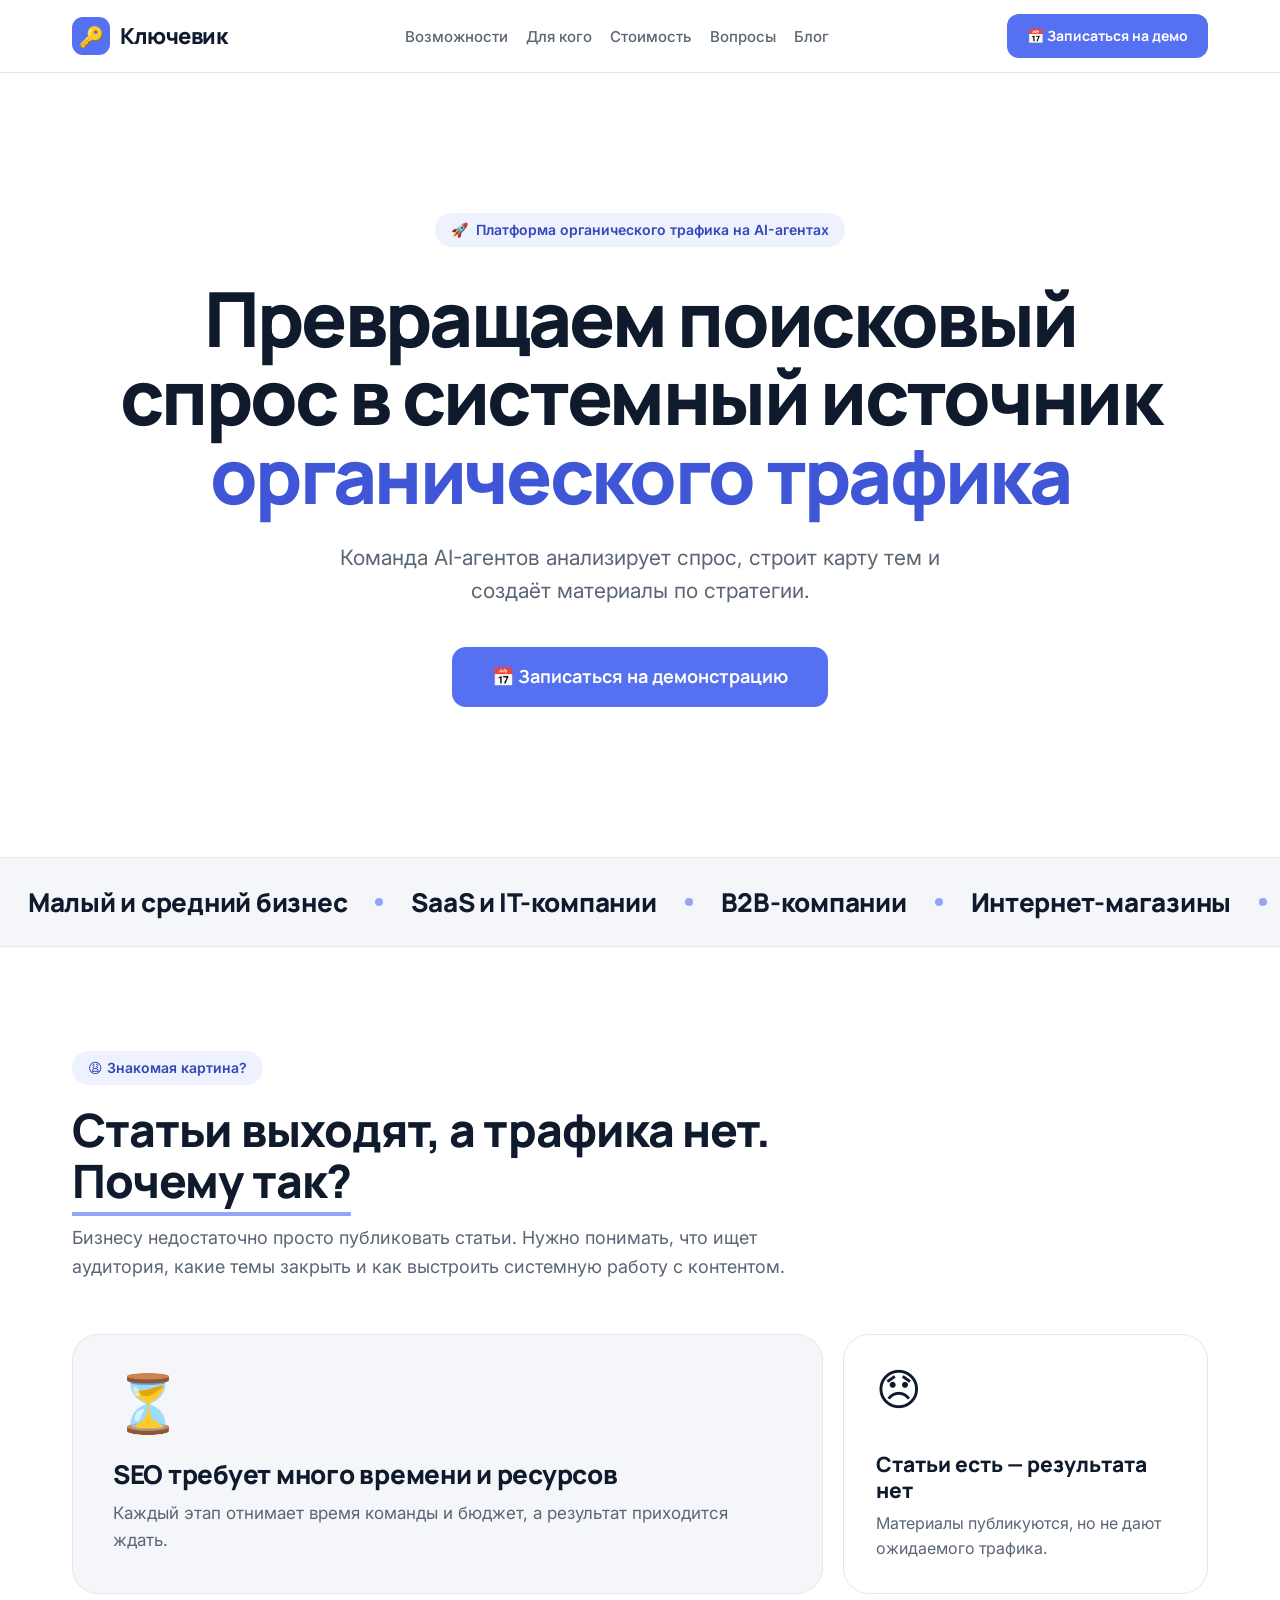
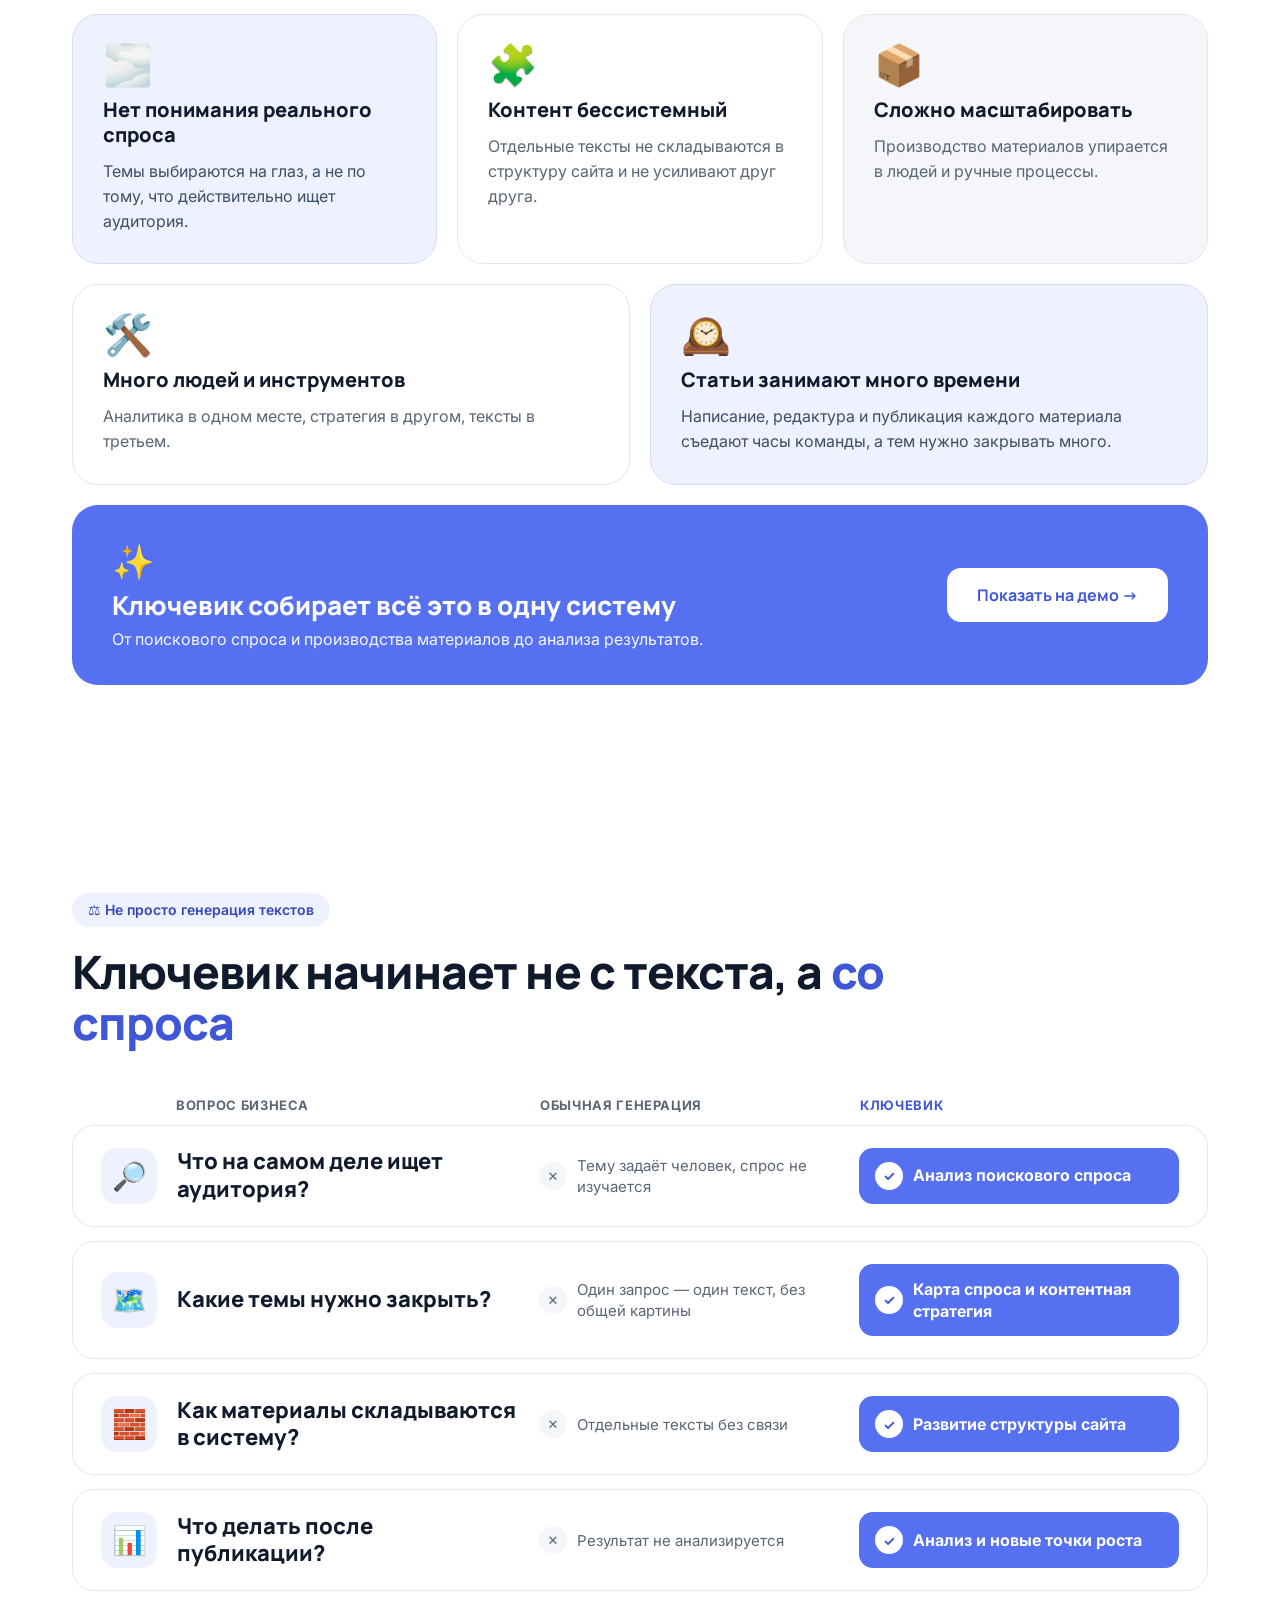
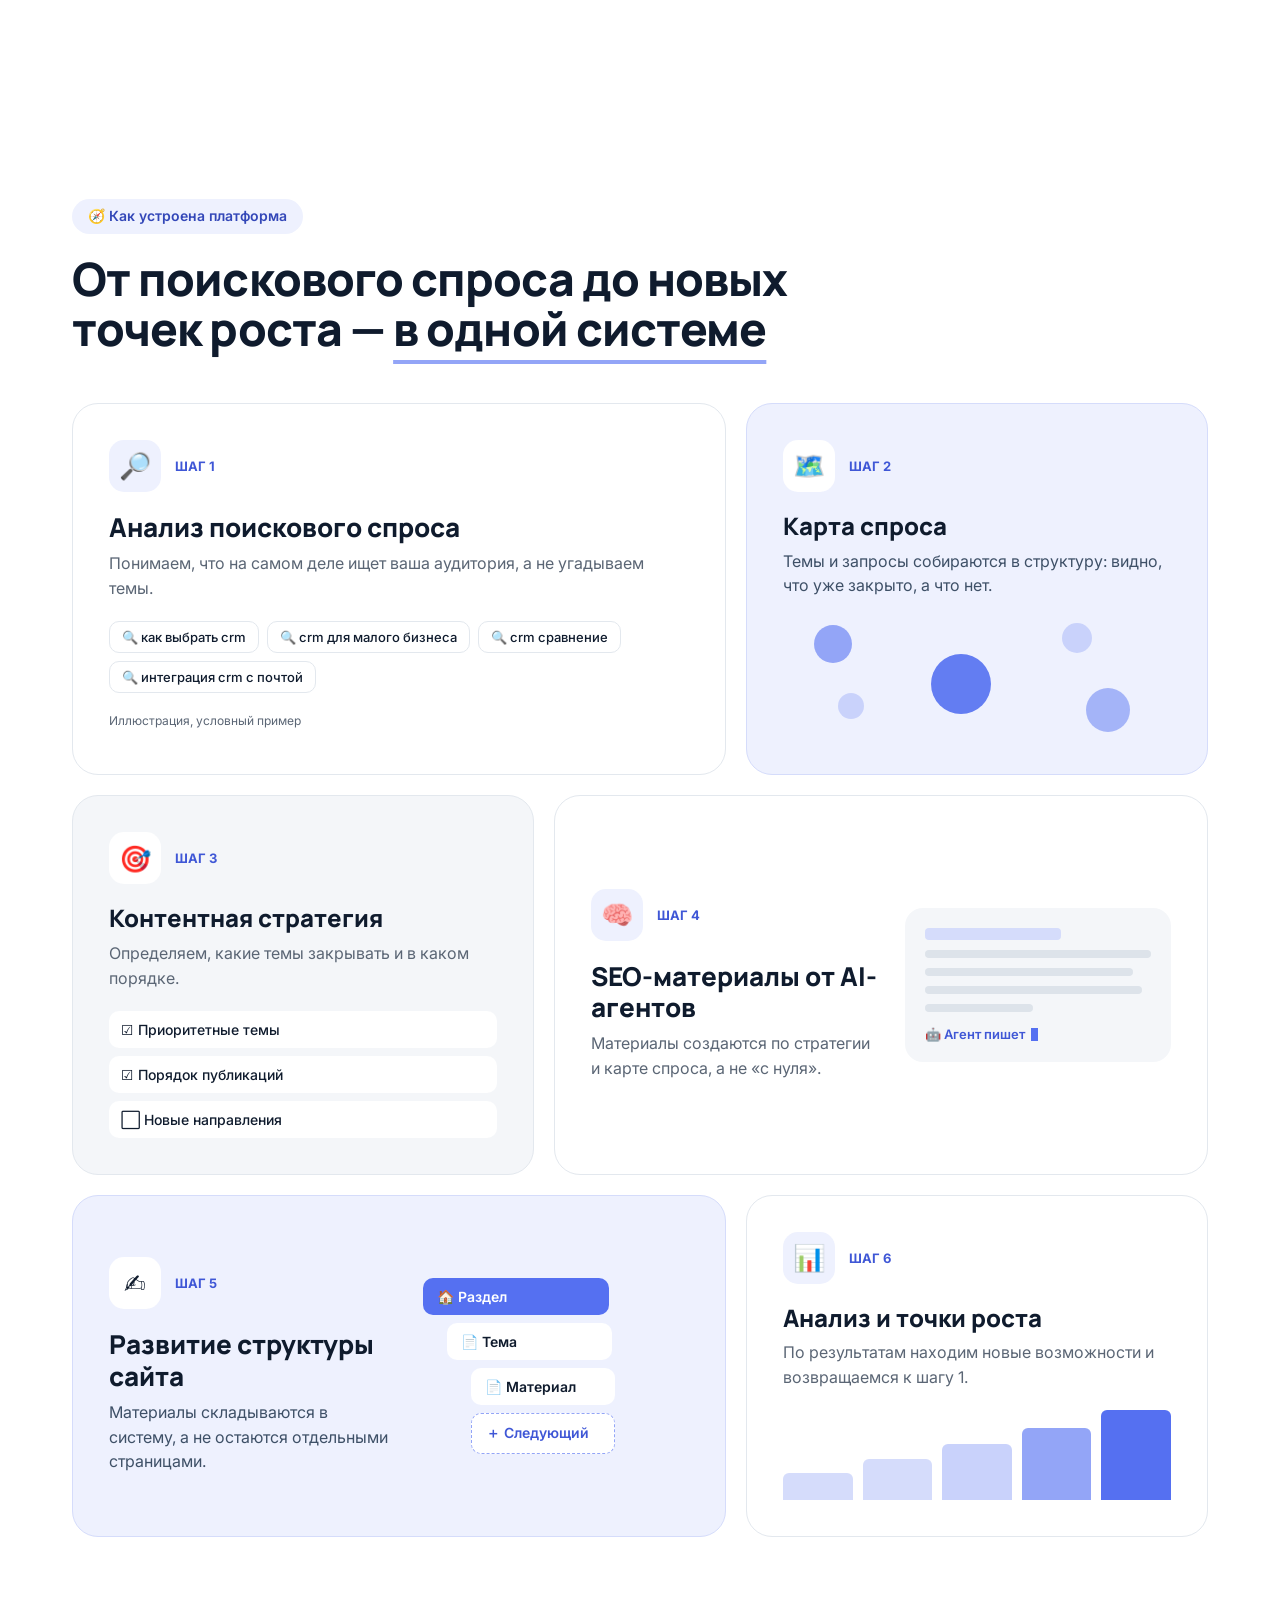
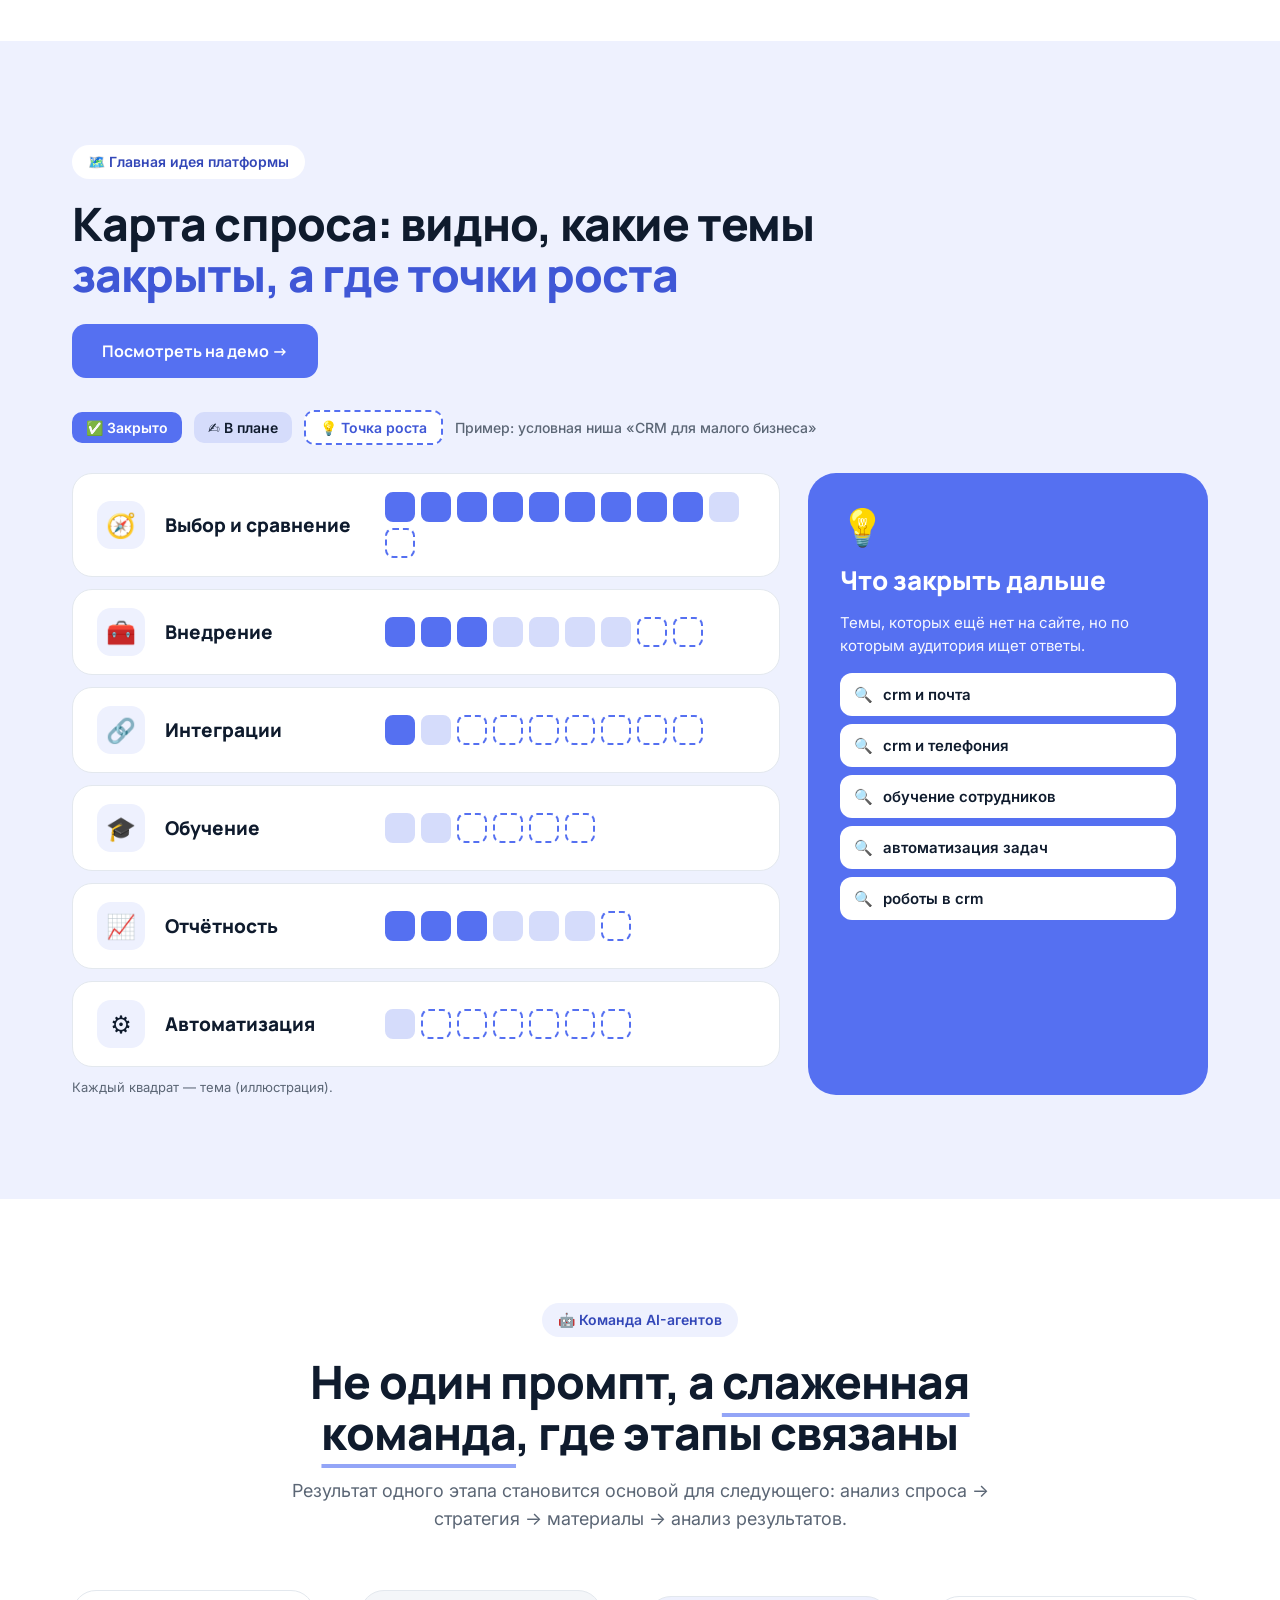
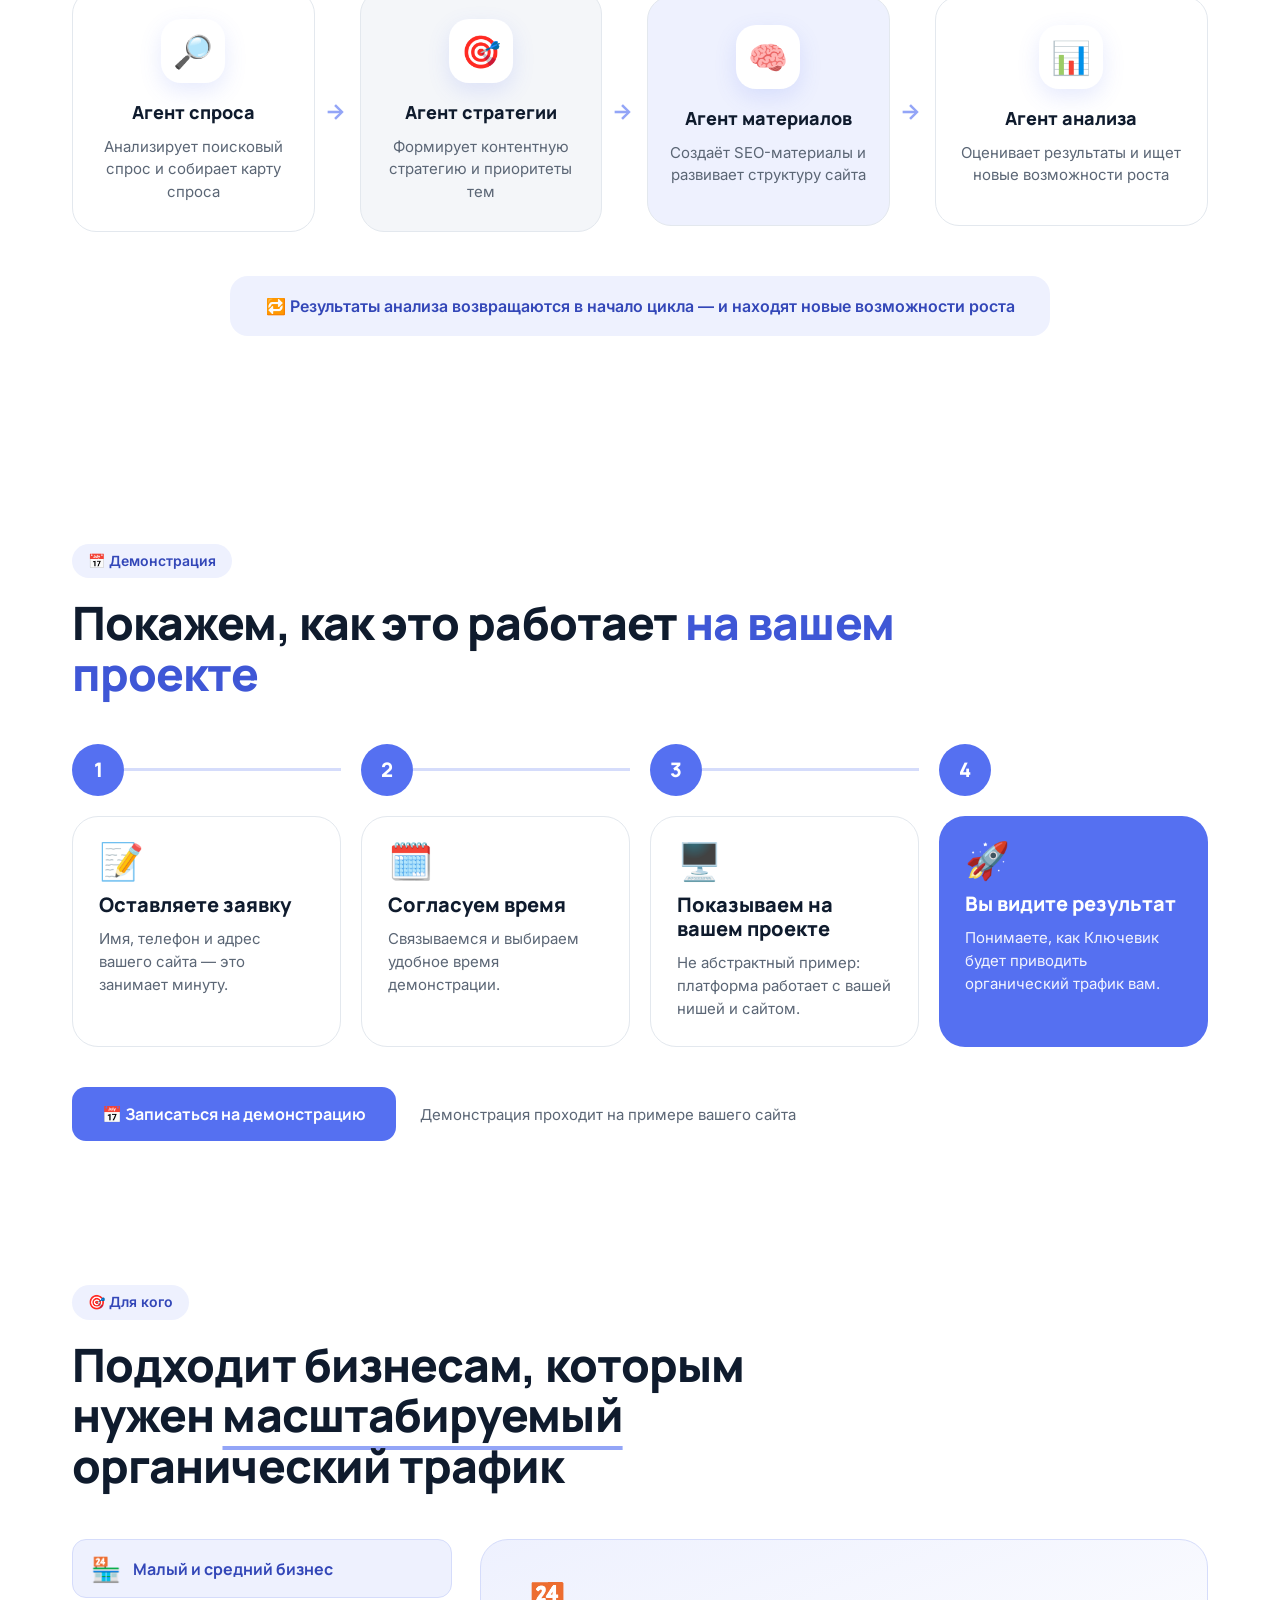
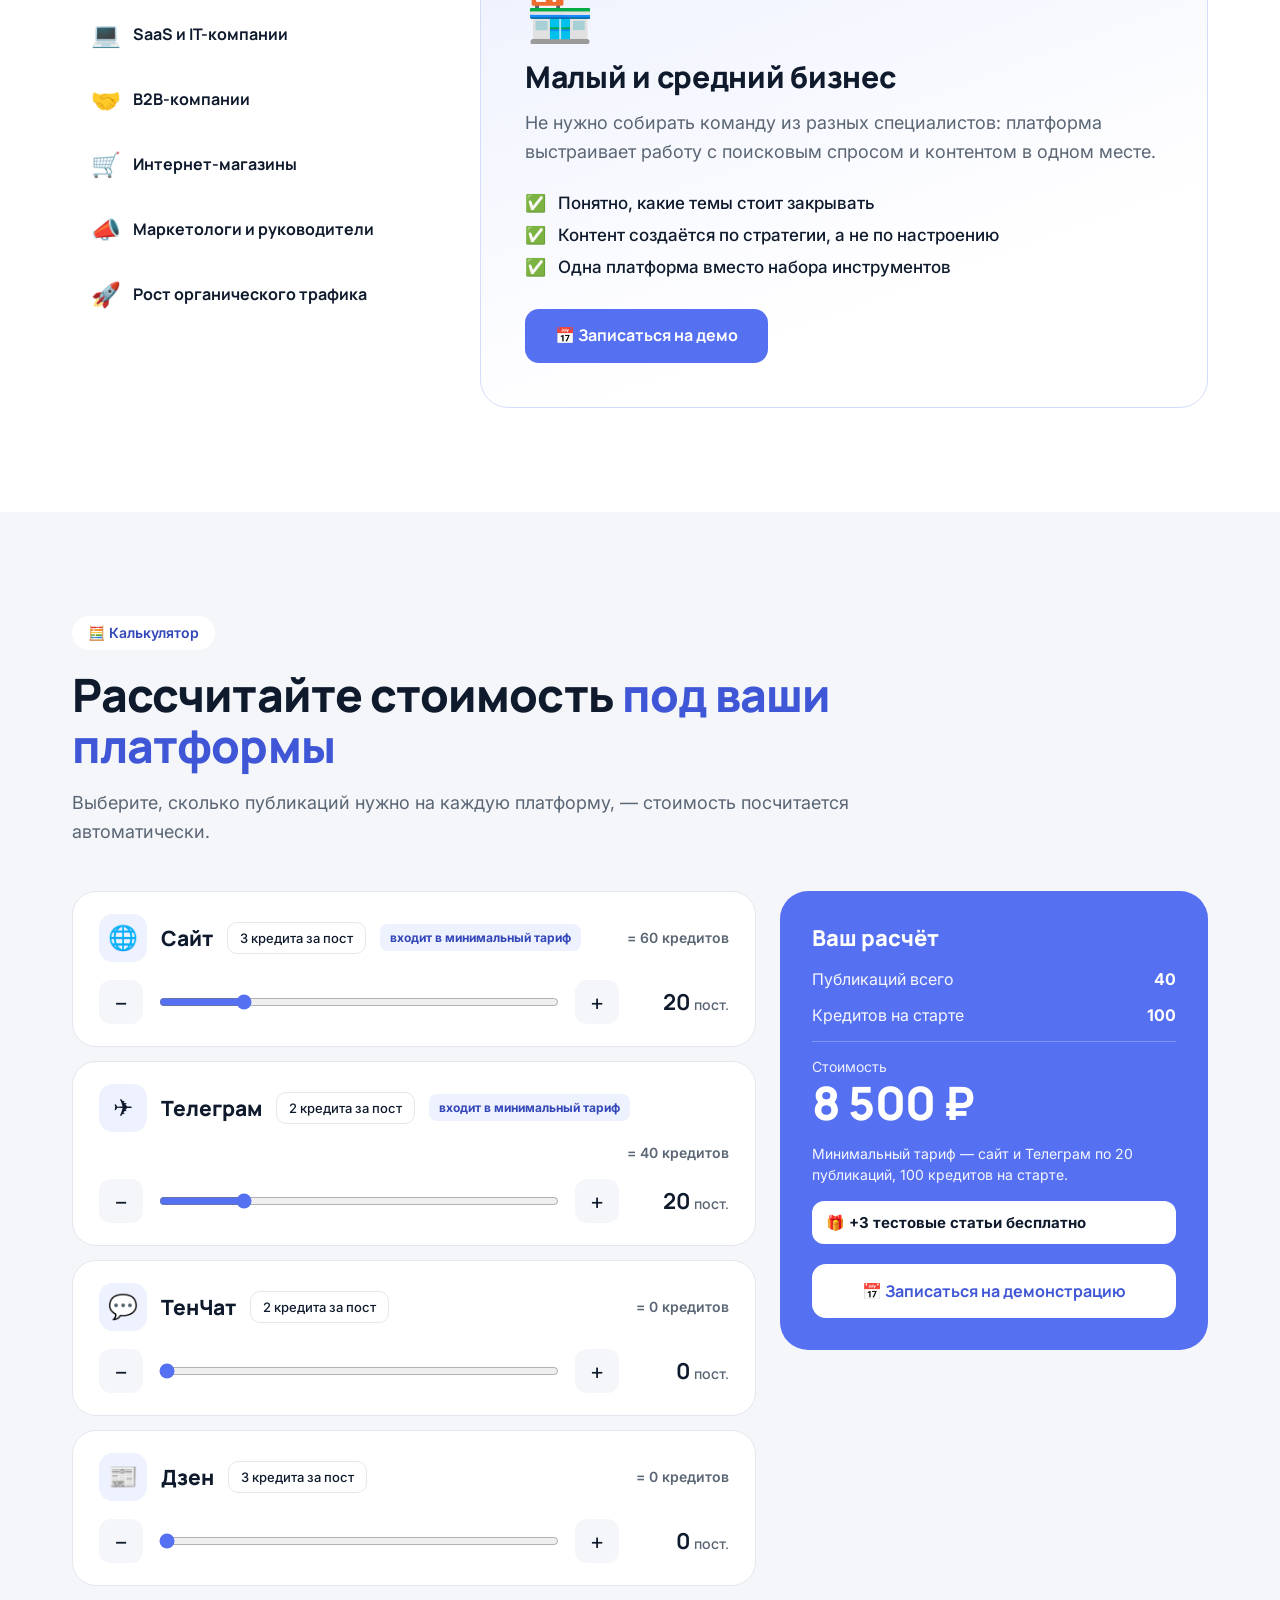
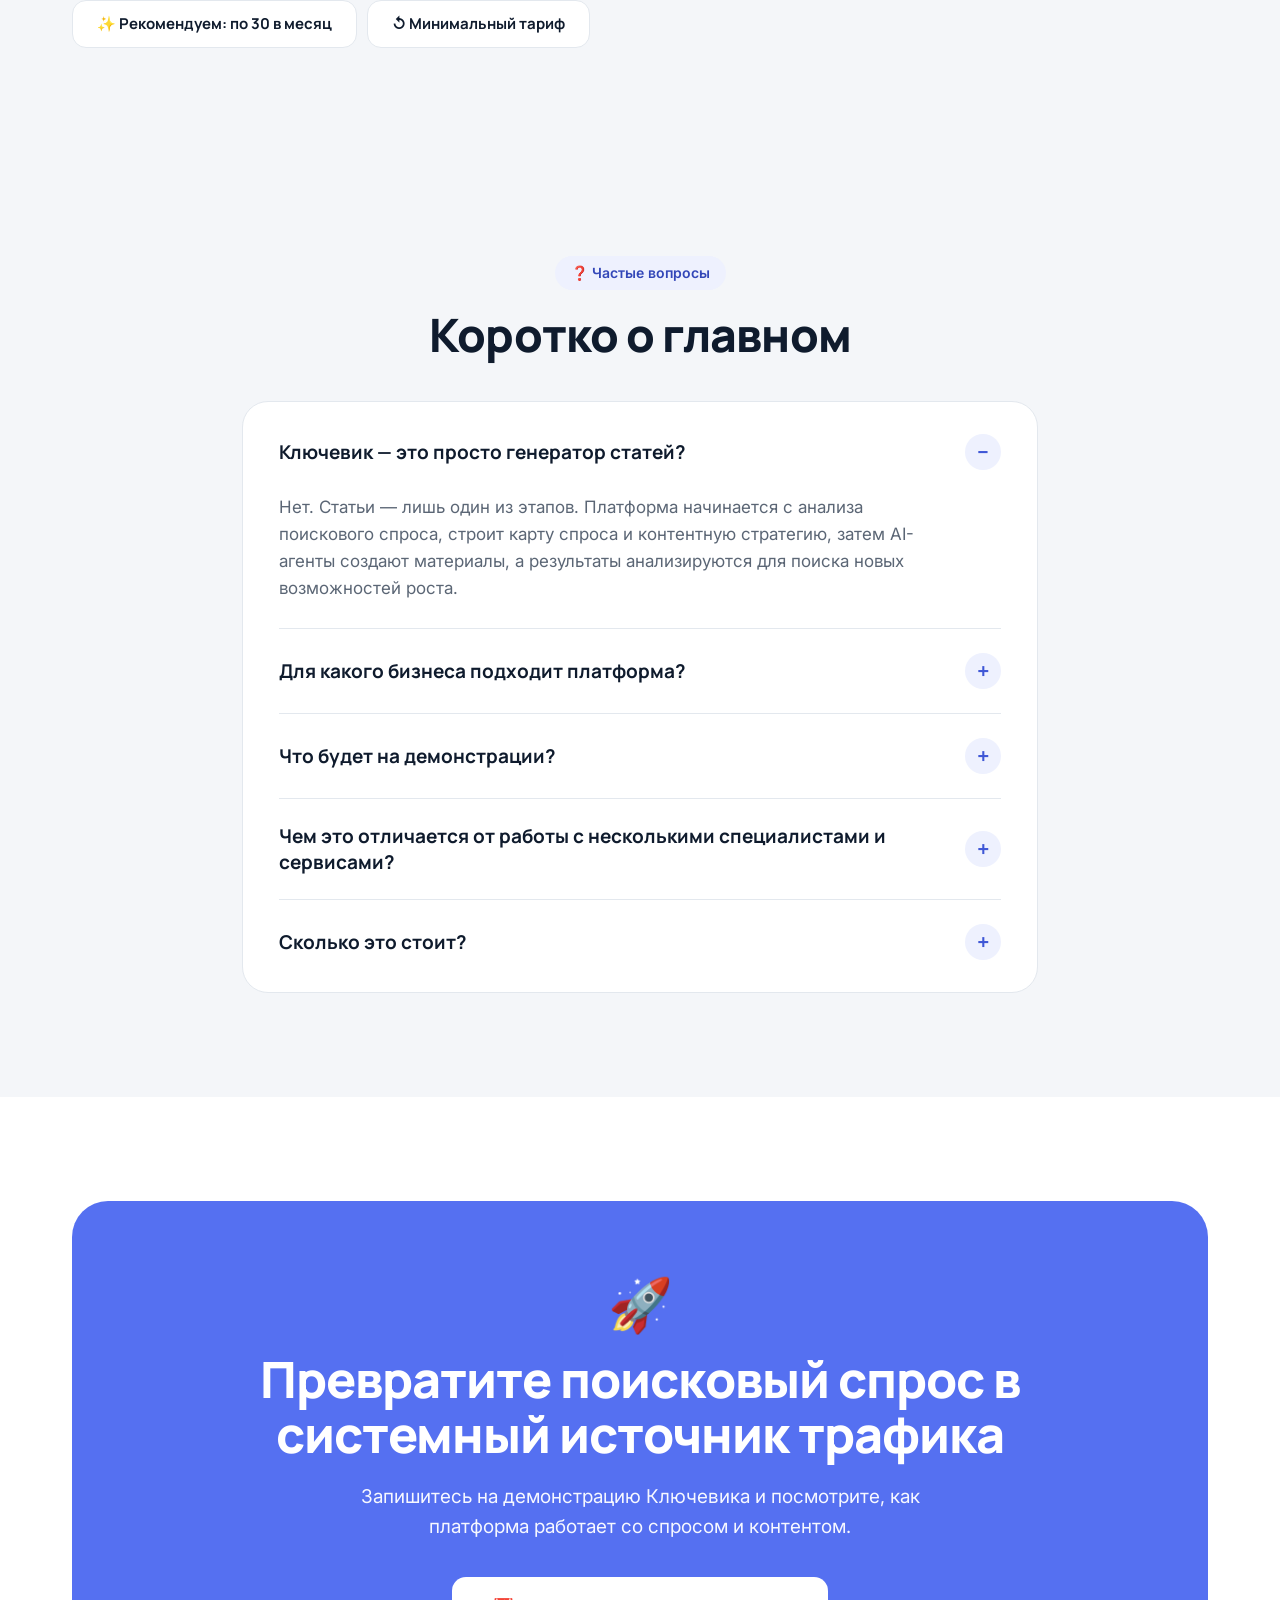
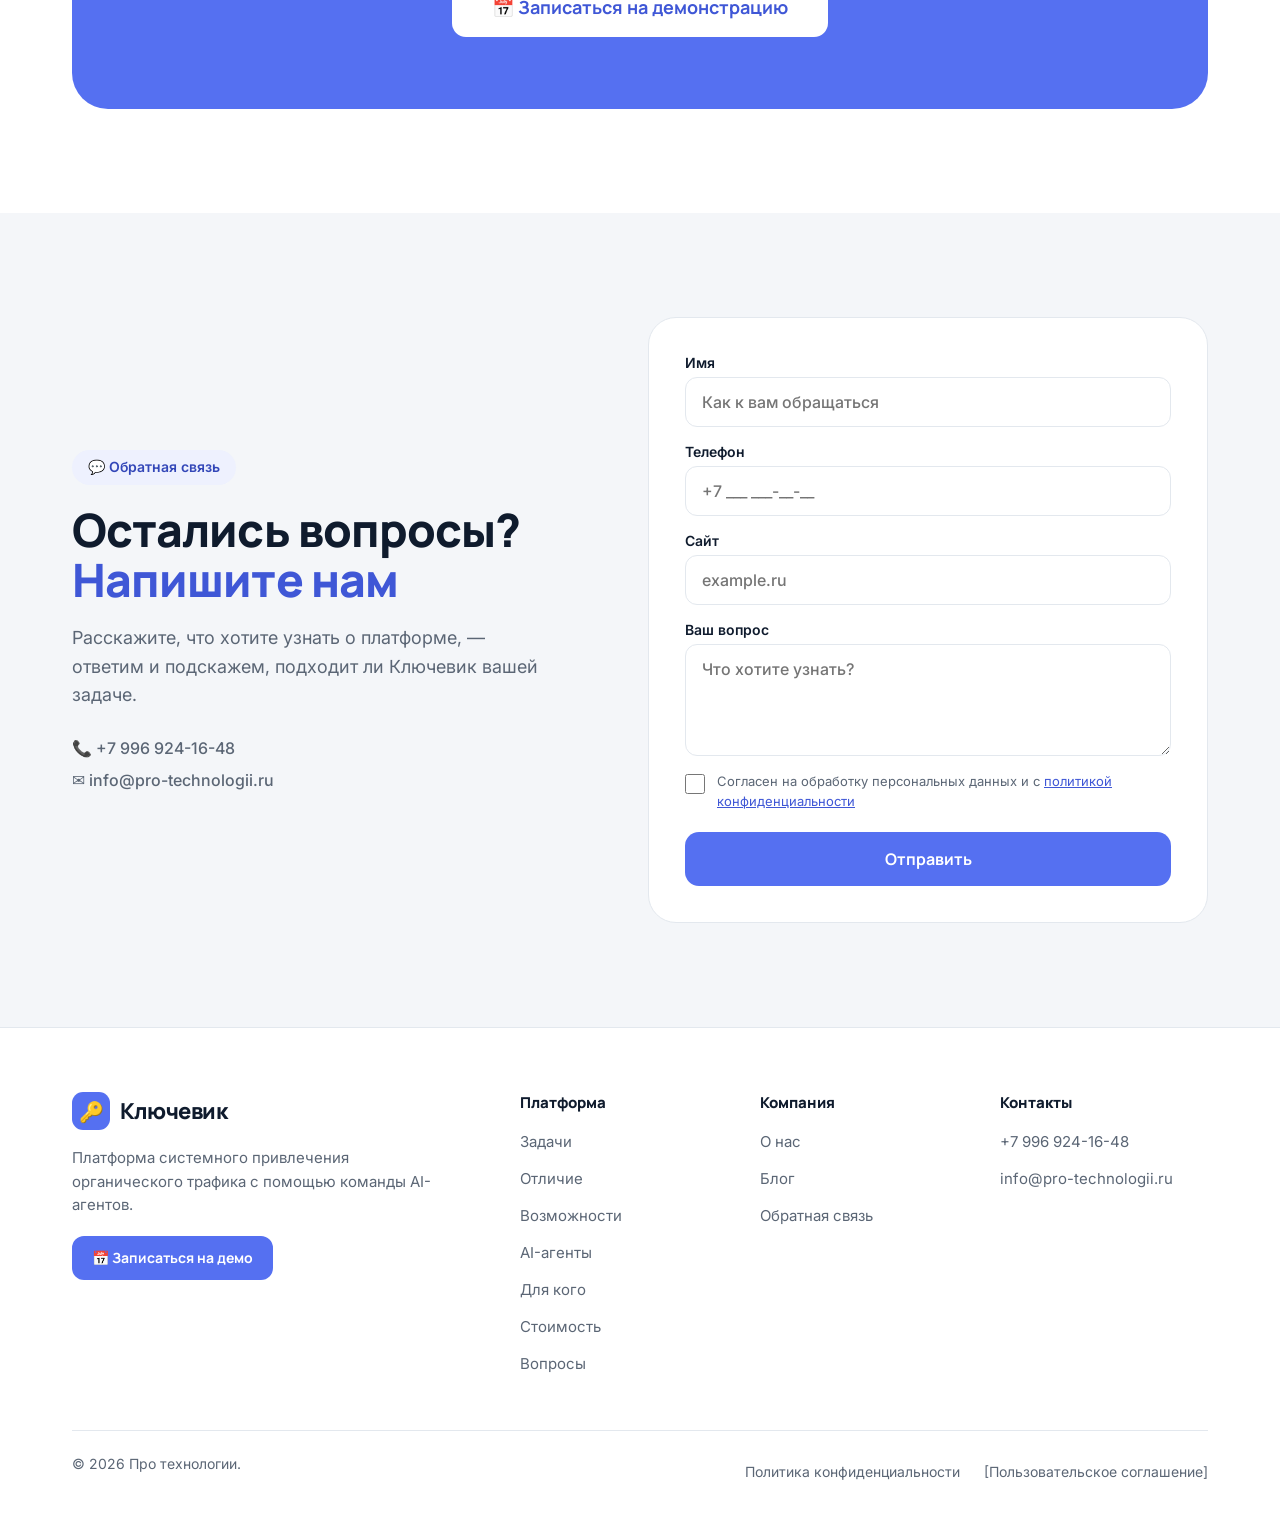
==== index.html @ 9352280b "Ссылка на политику в форме демо Co-Authored-By: Claude Sonnet 5.5 <noreply@anthropic.com>" ====
<!doctype html>
<html lang="ru">
<head>
<meta charset="utf-8">
<meta name="viewport" content="width=device-width, initial-scale=1">
<title>Ключевик — платформа органического трафика на AI-агентах</title>
<meta name="description" content="Ключевик превращает поисковый спрос в системный источник органического трафика: команда AI-агентов анализирует спрос, строит карту тем и создаёт материалы по стратегии.">
<link rel="preconnect" href="https://fonts.googleapis.com">
<link rel="preconnect" href="https://fonts.gstatic.com" crossorigin>
<!-- шрифты не блокируют отрисовку: пока не загрузились, показывается системный -->
<link rel="stylesheet" href="https://fonts.googleapis.com/css2?family=Manrope:wght@600;700;800&family=Inter:wght@400;500;600&display=swap" media="print" onload="this.media='all'">
<noscript><link rel="stylesheet" href="https://fonts.googleapis.com/css2?family=Manrope:wght@600;700;800&family=Inter:wght@400;500;600&display=swap"></noscript>
<link rel="stylesheet" href="styles.css">
</head>
<body id="top">

<a class="skip" href="#main">Перейти к содержимому</a>

<!-- ШАПКА -->
<header class="header">
  <div class="wrap header__row">
    <a class="logo" href="#top"><span class="logo__mark" aria-hidden="true">🔑</span>Ключевик</a>
    <nav class="nav" aria-label="Основное меню">
      <a href="#features">Возможности</a>
      <a href="#audience">Для кого</a>
      <a href="#calc">Стоимость</a>
      <a href="#faq">Вопросы</a>
      <a href="#">Блог</a>
    </nav>
    <div class="header__actions">
      <button class="btn btn--sm" type="button" data-open-modal><span class="hide-phone">📅 Записаться на демо</span><span class="show-phone">📅 Демо</span></button>
      <button class="burger" id="burger" type="button" aria-label="Меню" aria-expanded="false" aria-controls="mobile-menu">☰</button>
    </div>
  </div>
  <div class="mmenu" id="mobile-menu" hidden>
    <a href="#features">Возможности</a>
    <a href="#audience">Для кого</a>
    <a href="#calc">Стоимость</a>
    <a href="#faq">Вопросы</a>
    <a href="#">Блог</a>
    <button class="btn" type="button" data-open-modal><span class="hide-phone">📅 Записаться на демонстрацию</span><span class="show-phone">📅 Записаться на демо</span></button>
  </div>
</header>

<main id="main">

<!-- HERO -->
<section class="hero">
  <div class="wrap hero__inner">
    <span class="pill">🚀 <span class="hide-phone">Платформа органического трафика на AI-агентах</span><span class="show-phone">Платформа органического трафика</span></span>
    <h1><span class="hide-phone">Превращаем поисковый спрос в системный источник <span class="accent">органического трафика</span></span><span class="show-phone">Поисковый спрос → <span class="accent">органический трафик</span></span></h1>
    <p>Команда AI-агентов анализирует спрос, строит карту тем и создаёт материалы по стратегии.</p>
    <button class="btn btn--lg" type="button" data-open-modal><span class="hide-phone">📅 Записаться на демонстрацию</span><span class="show-phone">📅 Записаться на демо</span></button>
  </div>
</section>

<!-- АУДИТОРИЯ: БЕГУЩАЯ СТРОКА -->
<section class="marquee" aria-label="Для кого подходит платформа">
  <div class="marquee__track" id="marquee-track">
    <span class="marquee__item"><span>Малый и средний бизнес</span><i></i></span>
    <span class="marquee__item"><span>SaaS и IT-компании</span><i></i></span>
    <span class="marquee__item"><span>B2B-компании</span><i></i></span>
    <span class="marquee__item"><span>Интернет-магазины</span><i></i></span>
    <span class="marquee__item"><span>Маркетологи</span><i></i></span>
    <span class="marquee__item"><span>Компании, которым нужен масштабируемый органический трафик</span><i></i></span>
  </div>
</section>

<!-- ПРОБЛЕМЫ -->
<section class="section" id="problems">
  <div class="wrap">
    <div class="head">
      <span class="pill">😩 Знакомая картина?</span>
      <h2 class="h2">Статьи выходят, а трафика нет. <span class="mark">Почему так?</span></h2>
      <p class="lead">Бизнесу недостаточно просто публиковать статьи. Нужно понимать, что ищет аудитория, какие темы закрыть и как выстроить системную работу с контентом.</p>
    </div>

    <div class="bento">
      <article class="card lift bento__a card--soft card--big">
        <span class="card__emoji card__emoji--xl" aria-hidden="true">⏳</span>
        <div><h3>SEO требует много времени и ресурсов</h3><p>Каждый этап отнимает время команды и бюджет, а результат приходится ждать.</p></div>
      </article>
      <article class="card lift bento__b card--line">
        <span class="card__emoji card__emoji--l" aria-hidden="true">😞</span>
        <div><h3>Статьи есть — результата нет</h3><p>Материалы публикуются, но не дают ожидаемого трафика.</p></div>
      </article>
      <article class="card lift bento__c card--mist">
        <span class="card__emoji" aria-hidden="true">🌫️</span>
        <h3>Нет понимания реального спроса</h3><p>Темы выбираются на глаз, а не по тому, что действительно ищет аудитория.</p>
      </article>
      <article class="card lift bento__c card--line">
        <span class="card__emoji" aria-hidden="true">🧩</span>
        <h3>Контент бессистемный</h3><p>Отдельные тексты не складываются в структуру сайта и не усиливают друг друга.</p>
      </article>
      <article class="card lift bento__c card--soft">
        <span class="card__emoji" aria-hidden="true">📦</span>
        <h3>Сложно масштабировать</h3><p>Производство материалов упирается в людей и ручные процессы.</p>
      </article>
      <article class="card lift bento__d card--line">
        <span class="card__emoji" aria-hidden="true">🛠️</span>
        <h3>Много людей и инструментов</h3><p>Аналитика в одном месте, стратегия в другом, тексты в третьем.</p>
      </article>
      <article class="card lift bento__d card--mist">
        <span class="card__emoji" aria-hidden="true">🕰️</span>
        <h3>Статьи занимают много времени</h3><p>Написание, редактура и публикация каждого материала съедают часы команды, а тем нужно закрывать много.</p>
      </article>
      <div class="banner bento__e">
        <div>
          <div class="banner__emoji" aria-hidden="true">✨</div>
          <h3>Ключевик собирает всё это в одну систему</h3>
          <p>От поискового спроса и производства материалов до анализа результатов.</p>
        </div>
        <button class="btn btn--white" type="button" data-open-modal>Показать на демо →</button>
      </div>
    </div>
  </div>
</section>

<!-- ОТЛИЧИЕ -->
<section class="section" id="difference">
  <div class="wrap">
    <div class="head head--wide">
      <span class="pill">⚖️ Не просто генерация текстов</span>
      <h2 class="h2">Ключевик начинает не с текста, а <span class="accent">со спроса</span></h2>
    </div>

    <div class="diff-head" aria-hidden="true">
      <span>Вопрос бизнеса</span><span>Обычная генерация</span><span class="accent">Ключевик</span>
    </div>
    <div class="diff">
      <article class="diff__row lift">
        <span class="diff__icon" aria-hidden="true">🔎</span>
        <h3 class="diff__q">Что на самом деле ищет аудитория?</h3>
        <p class="diff__bad"><span class="ico ico--bad" aria-hidden="true">✕</span><span><small class="diff__lab">Обычная генерация</small>Тему задаёт человек, спрос не изучается</span></p>
        <p class="diff__good"><span class="ico ico--good" aria-hidden="true">✓</span><span><small class="diff__lab">Ключевик</small>Анализ поискового спроса</span></p>
      </article>
      <article class="diff__row lift">
        <span class="diff__icon" aria-hidden="true">🗺️</span>
        <h3 class="diff__q">Какие темы нужно закрыть?</h3>
        <p class="diff__bad"><span class="ico ico--bad" aria-hidden="true">✕</span><span><small class="diff__lab">Обычная генерация</small>Один запрос — один текст, без общей картины</span></p>
        <p class="diff__good"><span class="ico ico--good" aria-hidden="true">✓</span><span><small class="diff__lab">Ключевик</small>Карта спроса и контентная стратегия</span></p>
      </article>
      <article class="diff__row lift">
        <span class="diff__icon" aria-hidden="true">🧱</span>
        <h3 class="diff__q">Как материалы складываются в систему?</h3>
        <p class="diff__bad"><span class="ico ico--bad" aria-hidden="true">✕</span><span><small class="diff__lab">Обычная генерация</small>Отдельные тексты без связи</span></p>
        <p class="diff__good"><span class="ico ico--good" aria-hidden="true">✓</span><span><small class="diff__lab">Ключевик</small>Развитие структуры сайта</span></p>
      </article>
      <article class="diff__row lift">
        <span class="diff__icon" aria-hidden="true">📊</span>
        <h3 class="diff__q">Что делать после публикации?</h3>
        <p class="diff__bad"><span class="ico ico--bad" aria-hidden="true">✕</span><span><small class="diff__lab">Обычная генерация</small>Результат не анализируется</span></p>
        <p class="diff__good"><span class="ico ico--good" aria-hidden="true">✓</span><span><small class="diff__lab">Ключевик</small>Анализ и новые точки роста</span></p>
      </article>
    </div>
  </div>
</section>

<!-- ВОЗМОЖНОСТИ -->
<section class="section" id="features">
  <div class="wrap">
    <div class="head">
      <span class="pill">🧭 Как устроена платформа</span>
      <h2 class="h2">От поискового спроса до новых точек роста — <span class="mark">в одной системе</span></h2>
    </div>

    <div class="feat">
      <article class="fcard lift fcard--w card--line">
        <div class="fcard__top"><span class="fcard__ico fcard__ico--mist" aria-hidden="true">🔎</span><span class="fcard__step">ШАГ 1</span></div>
        <div><h3>Анализ поискового спроса</h3><p>Понимаем, что на самом деле ищет ваша аудитория, а не угадываем темы.</p></div>
        <div class="chips"><span class="chip">🔍 как выбрать crm</span><span class="chip">🔍 crm для малого бизнеса</span><span class="chip">🔍 crm сравнение</span><span class="chip">🔍 интеграция crm с почтой</span></div>
        <small>Иллюстрация, условный пример</small>
      </article>

      <article class="fcard lift card--mist">
        <div class="fcard__top"><span class="fcard__ico" aria-hidden="true">🗺️</span><span class="fcard__step">ШАГ 2</span></div>
        <div><h3>Карта спроса</h3><p>Темы и запросы собираются в структуру: видно, что уже закрыто, а что нет.</p></div>
        <div class="bubbles" aria-hidden="true"><span></span><span></span><span></span><span></span><span></span></div>
      </article>

      <article class="fcard lift card--soft">
        <div class="fcard__top"><span class="fcard__ico" aria-hidden="true">🎯</span><span class="fcard__step">ШАГ 3</span></div>
        <div><h3>Контентная стратегия</h3><p>Определяем, какие темы закрывать и в каком порядке.</p></div>
        <ul class="checks">
          <li>☑️ Приоритетные темы</li>
          <li>☑️ Порядок публикаций</li>
          <li>⬜ Новые направления</li>
        </ul>
      </article>

      <article class="fcard lift fcard--w fcard--split card--line">
        <div class="fcard__col">
          <div class="fcard__top"><span class="fcard__ico fcard__ico--mist" aria-hidden="true">🧠</span><span class="fcard__step">ШАГ 4</span></div>
          <div><h3>SEO-материалы от AI-агентов</h3><p>Материалы создаются по стратегии и карте спроса, а не «с нуля».</p></div>
        </div>
        <div class="doc" aria-hidden="true">
          <i style="width:60%;height:12px;background:var(--mist2)"></i>
          <i style="width:100%"></i><i style="width:92%"></i><i style="width:96%"></i><i style="width:48%"></i>
          <b>🤖 Агент пишет<span class="cursor"></span></b>
        </div>
      </article>

      <article class="fcard lift fcard--w fcard--split card--mist">
        <div class="fcard__col">
          <div class="fcard__top"><span class="fcard__ico" aria-hidden="true">✍️</span><span class="fcard__step">ШАГ 5</span></div>
          <div><h3>Развитие структуры сайта</h3><p>Материалы складываются в систему, а не остаются отдельными страницами.</p></div>
        </div>
        <div class="tree" aria-hidden="true">
          <div class="tree__a">🏠 Раздел</div>
          <div class="tree__b">📄 Тема</div>
          <div class="tree__c">📄 Материал</div>
          <div class="tree__c tree__next">＋ Следующий</div>
        </div>
      </article>

      <article class="fcard lift card--line">
        <div class="fcard__top"><span class="fcard__ico fcard__ico--mist" aria-hidden="true">📊</span><span class="fcard__step">ШАГ 6</span></div>
        <div><h3>Анализ и точки роста</h3><p>По результатам находим новые возможности и возвращаемся к шагу 1.</p></div>
        <div class="bars" aria-hidden="true"><span style="height:30%"></span><span style="height:45%"></span><span style="height:62%"></span><span style="height:80%"></span><span style="height:100%"></span></div>
      </article>
    </div>
  </div>
</section>

<!-- КАРТА СПРОСА -->
<section class="section section--mist" id="map">
  <div class="wrap">
    <div class="head-row">
      <div class="head head--wide">
        <span class="pill pill--white">🗺️ Главная идея платформы</span>
        <h2 class="h2">Карта спроса: видно, какие темы <span class="accent">закрыты, а где точки роста</span></h2>
      </div>
      <button class="btn" type="button" data-open-modal>Посмотреть на демо →</button>
    </div>

    <div class="legend">
      <span class="lg lg--done">✅ Закрыто</span>
      <span class="lg lg--plan">✍️ В плане</span>
      <span class="lg lg--grow">💡 Точка роста</span>
      <span class="legend__note">Пример: условная ниша «CRM для малого бизнеса»</span>
    </div>

    <div class="map">
      <div class="map__rows">
        <div class="mrow lift"><span class="mrow__ico" aria-hidden="true">🧭</span><span class="mrow__name">Выбор и сравнение</span><span class="cells" aria-hidden="true"><i class="d"></i><i class="d"></i><i class="d"></i><i class="d"></i><i class="d"></i><i class="d"></i><i class="d"></i><i class="d"></i><i class="d"></i><i class="p"></i><i class="g"></i></span></div>
        <div class="mrow lift"><span class="mrow__ico" aria-hidden="true">🧰</span><span class="mrow__name">Внедрение</span><span class="cells" aria-hidden="true"><i class="d"></i><i class="d"></i><i class="d"></i><i class="p"></i><i class="p"></i><i class="p"></i><i class="p"></i><i class="g"></i><i class="g"></i></span></div>
        <div class="mrow lift"><span class="mrow__ico" aria-hidden="true">🔗</span><span class="mrow__name">Интеграции</span><span class="cells" aria-hidden="true"><i class="d"></i><i class="p"></i><i class="g"></i><i class="g"></i><i class="g"></i><i class="g"></i><i class="g"></i><i class="g"></i><i class="g"></i></span></div>
        <div class="mrow lift"><span class="mrow__ico" aria-hidden="true">🎓</span><span class="mrow__name">Обучение</span><span class="cells" aria-hidden="true"><i class="p"></i><i class="p"></i><i class="g"></i><i class="g"></i><i class="g"></i><i class="g"></i></span></div>
        <div class="mrow lift"><span class="mrow__ico" aria-hidden="true">📈</span><span class="mrow__name">Отчётность</span><span class="cells" aria-hidden="true"><i class="d"></i><i class="d"></i><i class="d"></i><i class="p"></i><i class="p"></i><i class="p"></i><i class="g"></i></span></div>
        <div class="mrow lift"><span class="mrow__ico" aria-hidden="true">⚙️</span><span class="mrow__name">Автоматизация</span><span class="cells" aria-hidden="true"><i class="p"></i><i class="g"></i><i class="g"></i><i class="g"></i><i class="g"></i><i class="g"></i><i class="g"></i></span></div>
        <p class="map__note">Каждый квадрат — тема (иллюстрация).</p>
      </div>
      <aside class="next">
        <div class="next__emoji" aria-hidden="true">💡</div>
        <h3>Что закрыть дальше</h3>
        <p>Темы, которых ещё нет на сайте, но по которым аудитория ищет ответы.</p>
        <ul>
          <li><span aria-hidden="true">🔍</span>crm и почта</li>
          <li><span aria-hidden="true">🔍</span>crm и телефония</li>
          <li><span aria-hidden="true">🔍</span>обучение сотрудников</li>
          <li><span aria-hidden="true">🔍</span>автоматизация задач</li>
          <li><span aria-hidden="true">🔍</span>роботы в crm</li>
        </ul>
      </aside>
    </div>
  </div>
</section>

<!-- AI-АГЕНТЫ -->
<section class="section" id="agents">
  <div class="wrap">
    <div class="head head--center">
      <span class="pill">🤖 Команда AI-агентов</span>
      <h2 class="h2">Не один промпт, а <span class="mark">слаженная команда</span>, где этапы связаны</h2>
      <p class="lead">Результат одного этапа становится основой для следующего: анализ спроса → стратегия → материалы → анализ результатов.</p>
    </div>
    <div class="agents">
      <div class="agent"><article class="card lift agent__card" style="background:#fff"><div class="agent__ico" aria-hidden="true">🔎</div><h3>Агент спроса</h3><p>Анализирует поисковый спрос и собирает карту спроса</p></article><span class="agent__arrow" aria-hidden="true">→</span></div>
      <div class="agent"><article class="card lift agent__card" style="background:var(--soft)"><div class="agent__ico" aria-hidden="true">🎯</div><h3>Агент стратегии</h3><p>Формирует контентную стратегию и приоритеты тем</p></article><span class="agent__arrow" aria-hidden="true">→</span></div>
      <div class="agent"><article class="card lift agent__card" style="background:var(--mist)"><div class="agent__ico" aria-hidden="true">🧠</div><h3>Агент материалов</h3><p>Создаёт SEO-материалы и развивает структуру сайта</p></article><span class="agent__arrow" aria-hidden="true">→</span></div>
      <div class="agent"><article class="card lift agent__card" style="background:#fff"><div class="agent__ico" aria-hidden="true">📊</div><h3>Агент анализа</h3><p>Оценивает результаты и ищет новые возможности роста</p></article></div>
    </div>
    <p class="loop">🔁 Результаты анализа возвращаются в начало цикла — и находят новые возможности роста</p>
  </div>
</section>

<!-- ДЕМО -->
<section class="section" id="demo">
  <div class="wrap">
    <div class="head head--wide">
      <span class="pill">📅 Демонстрация</span>
      <h2 class="h2">Покажем, как это работает <span class="accent">на вашем проекте</span></h2>
    </div>
    <ol class="steps">
      <li class="step">
        <div class="step__top"><span class="step__n">1</span><span class="step__line"></span></div>
        <div class="card lift card--line step__card"><div class="step__emoji" aria-hidden="true">📝</div><h3>Оставляете заявку</h3><p>Имя, телефон и адрес вашего сайта — это занимает минуту.</p></div>
      </li>
      <li class="step">
        <div class="step__top"><span class="step__n">2</span><span class="step__line"></span></div>
        <div class="card lift card--line step__card"><div class="step__emoji" aria-hidden="true">🗓️</div><h3>Согласуем время</h3><p>Связываемся и выбираем удобное время демонстрации.</p></div>
      </li>
      <li class="step">
        <div class="step__top"><span class="step__n">3</span><span class="step__line"></span></div>
        <div class="card lift card--line step__card"><div class="step__emoji" aria-hidden="true">🖥️</div><h3>Показываем на вашем проекте</h3><p>Не абстрактный пример: платформа работает с вашей нишей и сайтом.</p></div>
      </li>
      <li class="step step--last">
        <div class="step__top"><span class="step__n">4</span><span class="step__line step__line--none"></span></div>
        <div class="card lift step__card step__card--accent"><div class="step__emoji" aria-hidden="true">🚀</div><h3>Вы видите результат</h3><p>Понимаете, как Ключевик будет приводить органический трафик вам.</p></div>
      </li>
    </ol>
    <div class="cta-row">
      <button class="btn" type="button" data-open-modal><span class="hide-phone">📅 Записаться на демонстрацию</span><span class="show-phone">📅 Записаться на демо</span></button>
      <span>Демонстрация проходит на примере вашего сайта</span>
    </div>
  </div>
</section>

<!-- ДЛЯ КОГО -->
<section class="section section--tight" id="audience">
  <div class="wrap">
    <div class="head">
      <span class="pill">🎯 Для кого</span>
      <h2 class="h2">Подходит бизнесам, которым нужен <span class="mark">масштабируемый</span> органический трафик</h2>
    </div>
    <div class="aud">
      <div class="tabs" role="tablist" aria-label="Сегменты аудитории" aria-orientation="vertical" id="tabs"></div>
      <div class="panel" id="panel" role="tabpanel" aria-live="polite">
        <div class="panel__emoji" id="p-emoji" aria-hidden="true"></div>
        <h3 id="p-name"></h3>
        <p class="lead" id="p-text"></p>
        <ul class="panel__list" id="p-list"></ul>
        <button class="btn" type="button" data-open-modal>📅 Записаться на демо</button>
      </div>
    </div>
  </div>
</section>

<!-- КАЛЬКУЛЯТОР СТОИМОСТИ -->
<section class="section section--soft" id="calc">
  <div class="wrap">
    <div class="head head--wide">
      <span class="pill pill--white">🧮 Калькулятор</span>
      <h2 class="h2">Рассчитайте стоимость <span class="accent">под ваши платформы</span></h2>
      <p class="lead">Выберите, сколько публикаций нужно на каждую платформу, — стоимость посчитается автоматически.</p>
    </div>

    <div class="calc">
      <div class="calc__rows">
        <div class="crow" data-k="site" data-cr="3" data-def="20">
          <div class="crow__top">
            <span class="crow__ico" aria-hidden="true">🌐</span><span class="crow__name">Сайт</span>
            <span class="chip">3 кредита за пост</span><span class="crow__inc">входит в минимальный тариф</span>
            <span class="crow__sub" data-sub></span>
          </div>
          <div class="crow__ctl">
            <button type="button" class="cbtn" data-minus aria-label="Сайт: уменьшить количество публикаций">−</button>
            <input type="range" min="0" max="100" step="1" value="20" aria-label="Сайт: количество публикаций">
            <button type="button" class="cbtn" data-plus aria-label="Сайт: увеличить количество публикаций">+</button>
            <span class="crow__count"><b data-count>20</b> <small>пост.</small></span>
          </div>
        </div>
        <div class="crow" data-k="tg" data-cr="2" data-def="20">
          <div class="crow__top">
            <span class="crow__ico" aria-hidden="true">✈️</span><span class="crow__name">Телеграм</span>
            <span class="chip">2 кредита за пост</span><span class="crow__inc">входит в минимальный тариф</span>
            <span class="crow__sub" data-sub></span>
          </div>
          <div class="crow__ctl">
            <button type="button" class="cbtn" data-minus aria-label="Телеграм: уменьшить количество публикаций">−</button>
            <input type="range" min="0" max="100" step="1" value="20" aria-label="Телеграм: количество публикаций">
            <button type="button" class="cbtn" data-plus aria-label="Телеграм: увеличить количество публикаций">+</button>
            <span class="crow__count"><b data-count>20</b> <small>пост.</small></span>
          </div>
        </div>
        <div class="crow" data-k="tenchat" data-cr="2" data-def="0">
          <div class="crow__top">
            <span class="crow__ico" aria-hidden="true">💬</span><span class="crow__name">ТенЧат</span>
            <span class="chip">2 кредита за пост</span>
            <span class="crow__sub" data-sub></span>
          </div>
          <div class="crow__ctl">
            <button type="button" class="cbtn" data-minus aria-label="ТенЧат: уменьшить количество публикаций">−</button>
            <input type="range" min="0" max="100" step="1" value="0" aria-label="ТенЧат: количество публикаций">
            <button type="button" class="cbtn" data-plus aria-label="ТенЧат: увеличить количество публикаций">+</button>
            <span class="crow__count"><b data-count>0</b> <small>пост.</small></span>
          </div>
        </div>
        <div class="crow" data-k="dzen" data-cr="3" data-def="0">
          <div class="crow__top">
            <span class="crow__ico" aria-hidden="true">📰</span><span class="crow__name">Дзен</span>
            <span class="chip">3 кредита за пост</span>
            <span class="crow__sub" data-sub></span>
          </div>
          <div class="crow__ctl">
            <button type="button" class="cbtn" data-minus aria-label="Дзен: уменьшить количество публикаций">−</button>
            <input type="range" min="0" max="100" step="1" value="0" aria-label="Дзен: количество публикаций">
            <button type="button" class="cbtn" data-plus aria-label="Дзен: увеличить количество публикаций">+</button>
            <span class="crow__count"><b data-count>0</b> <small>пост.</small></span>
          </div>
        </div>
        <div class="calc__presets">
          <button type="button" class="ghost" id="calc-rec">✨ Рекомендуем: по 30 в месяц</button>
          <button type="button" class="ghost" id="calc-reset">↺ Минимальный тариф</button>
        </div>
      </div>

      <aside class="csum" aria-live="polite">
        <div class="csum__title">Ваш расчёт</div>
        <div class="csum__line"><span>Публикаций всего</span><b id="calc-pubs">40</b></div>
        <div class="csum__line"><span>Кредитов на старте</span><b id="calc-credits">100</b></div>
        <div class="csum__hr"></div>
        <div>
          <div class="csum__label">Стоимость</div>
          <div class="csum__price"><span id="calc-price">8&nbsp;500</span>&nbsp;₽</div>
        </div>
        <div class="csum__warn" id="calc-below" hidden>Выбрано меньше минимального тарифа — стоимость 8&nbsp;500&nbsp;₽ (100 кредитов).</div>
        <p class="csum__note">Минимальный тариф — сайт и Телеграм по 20 публикаций, 100 кредитов на старте.</p>
        <div class="csum__gift">🎁 +3 тестовые статьи бесплатно</div>
        <button class="btn btn--white" type="button" data-open-modal><span class="hide-phone">📅 Записаться на демонстрацию</span><span class="show-phone">📅 Записаться на демо</span></button>      </aside>
    </div>
  </div>
</section>

<!-- FAQ -->
<section class="section section--soft" id="faq">
  <div class="wrap wrap--narrow">
    <div class="head head--center">
      <span class="pill">❓ Частые вопросы</span>
      <h2 class="h2">Коротко о главном</h2>
    </div>
    <div class="faqbox" id="faqbox">
      <div class="faq-item is-open">
        <h3><button class="faq" type="button" aria-expanded="true" aria-controls="fa1"><span>Ключевик — это просто генератор статей?</span><span class="faq__i" aria-hidden="true">−</span></button></h3>
        <p class="faq__a" id="fa1">Нет. Статьи — лишь один из этапов. Платформа начинается с анализа поискового спроса, строит карту спроса и контентную стратегию, затем AI-агенты создают материалы, а результаты анализируются для поиска новых возможностей роста.</p>
      </div>
      <div class="faq-item">
        <h3><button class="faq" type="button" aria-expanded="false" aria-controls="fa2"><span>Для какого бизнеса подходит платформа?</span><span class="faq__i" aria-hidden="true">+</span></button></h3>
        <p class="faq__a" id="fa2" hidden>Для малого и среднего бизнеса, SaaS- и IT-компаний, B2B, интернет-магазинов, а также маркетологов и команд, которым нужен масштабируемый органический трафик.</p>
      </div>
      <div class="faq-item">
        <h3><button class="faq" type="button" aria-expanded="false" aria-controls="fa3"><span>Что будет на демонстрации?</span><span class="faq__i" aria-hidden="true">+</span></button></h3>
        <p class="faq__a" id="fa3" hidden>Покажем платформу и логику её работы: от анализа спроса и карты спроса до контентной стратегии и создания материалов. Ответим на вопросы по вашей задаче.</p>
      </div>
      <div class="faq-item">
        <h3><button class="faq" type="button" aria-expanded="false" aria-controls="fa4"><span>Чем это отличается от работы с несколькими специалистами и сервисами?</span><span class="faq__i" aria-hidden="true">+</span></button></h3>
        <p class="faq__a" id="fa4" hidden>Вместо набора разрозненных инструментов и исполнителей — одна платформа с командой AI-агентов, где этапы связаны между собой.</p>
      </div>
      <div class="faq-item">
        <h3><button class="faq" type="button" aria-expanded="false" aria-controls="fa5"><span>Сколько это стоит?</span><span class="faq__i" aria-hidden="true">+</span></button></h3>
        <p class="faq__a" id="fa5" hidden>Стоимость зависит от количества публикаций и платформ, на которых их нужно разместить. Всё настраивается индивидуально. Рекомендуем выпускать для каждой платформы не менее 30 публикаций в месяц.</p>
      </div>
    </div>
  </div>
</section>

<!-- ФИНАЛЬНЫЙ CTA -->
<section class="section">
  <div class="wrap">
    <div class="final">
      <div class="final__emoji" aria-hidden="true">🚀</div>
      <h2>Превратите поисковый спрос в системный источник трафика</h2>
      <p>Запишитесь на демонстрацию Ключевика и посмотрите, как платформа работает со спросом и контентом.</p>
      <button class="btn btn--white btn--lg" type="button" data-open-modal><span class="hide-phone">📅 Записаться на демонстрацию</span><span class="show-phone">📅 Записаться на демо</span></button>
    </div>
  </div>
</section>

<!-- ОБРАТНАЯ СВЯЗЬ -->
<section class="section section--soft" id="contact">
  <div class="wrap contact">
    <div class="contact__text">
      <span class="pill">💬 Обратная связь</span>
      <h2 class="h2">Остались вопросы? <span class="accent">Напишите нам</span></h2>
      <p class="lead">Расскажите, что хотите узнать о платформе, — ответим и подскажем, подходит ли Ключевик вашей задаче.</p>
      <div class="contact__list"><span>📞 <a href="tel:+79969241648">+7 996 924-16-48</a></span><span>✉️ <a href="mailto:info@pro-technologii.ru">info@pro-technologii.ru</a></span></div>
    </div>
    <div class="contact__form">
      <form id="fb-form" class="form">
        <label>Имя<input class="inp" type="text" name="name" autocomplete="name" required placeholder="Как к вам обращаться"></label>
        <label>Телефон<input class="inp" type="tel" name="phone" autocomplete="tel" required placeholder="+7 ___ ___-__-__"></label>
        <label>Сайт<input class="inp" type="text" name="site" required placeholder="example.ru"></label>
        <label>Ваш вопрос<textarea class="inp inp--area" name="text" rows="4" required placeholder="Что хотите узнать?"></textarea></label>
        <label class="agree"><input type="checkbox" required><span>Согласен на обработку персональных данных и с <a href="/privacy" target="_blank" rel="noopener">политикой конфиденциальности</a></span></label>
        <button class="btn btn--block" type="submit">Отправить</button>
      </form>
      <div class="done" id="fb-done" hidden>
        <div class="done__emoji" aria-hidden="true">✅</div>
        <h3>Сообщение отправлено</h3>
        <p>Спасибо! Мы ответим вам в ближайшее время.</p>
      </div>
    </div>
  </div>
</section>

</main>

<!-- ПОДВАЛ -->
<footer class="footer">
  <div class="wrap">
    <div class="footer__grid">
      <div class="footer__about">
        <div class="logo"><span class="logo__mark" aria-hidden="true">🔑</span>Ключевик</div>
        <p>Платформа системного привлечения органического трафика с помощью команды AI-агентов.</p>
        <button class="btn btn--sm" type="button" data-open-modal>📅 Записаться на демо</button>
      </div>
      <nav class="footer__col" aria-label="Платформа">
        <h4>Платформа</h4>
        <a href="#problems">Задачи</a><a href="#difference">Отличие</a><a href="#features">Возможности</a><a href="#agents">AI-агенты</a><a href="#audience">Для кого</a><a href="#calc">Стоимость</a><a href="#faq">Вопросы</a>
      </nav>
      <nav class="footer__col" aria-label="Компания">
        <h4>Компания</h4>
        <a href="/about">О нас</a><a href="#">Блог</a><a href="#contact">Обратная связь</a>
      </nav>
      <div class="footer__col">
        <h4>Контакты</h4>
        <span><a href="tel:+79969241648">+7 996 924-16-48</a></span><span><a href="mailto:info@pro-technologii.ru">info@pro-technologii.ru</a></span>
      </div>
    </div>
    <div class="footer__bottom">
      <span>© 2026 Про технологии.</span>
      <span class="footer__legal"><a href="/privacy">Политика конфиденциальности</a><a href="#">[Пользовательское соглашение]</a></span>
    </div>
  </div>
</footer>

<!-- ПОП-АП -->
<dialog class="modal" id="modal" aria-labelledby="modal-title">
  <button class="x" type="button" aria-label="Закрыть" data-close-modal>✕</button>
  <form class="form" id="demo-form">
    <div>
      <div class="modal__emoji" aria-hidden="true">📅</div>
      <h3 id="modal-title">Запишитесь на демонстрацию</h3>
      <p>Покажем, как Ключевик превращает поисковый спрос в органический трафик. Оставьте контакты — свяжемся.</p>
    </div>
    <label>Имя<input class="inp" type="text" name="name" autocomplete="name" required placeholder="Как к вам обращаться"></label>
    <label>Телефон<input class="inp" type="tel" name="phone" autocomplete="tel" required placeholder="+7 ___ ___-__-__"></label>
    <label>Сайт<input class="inp" type="text" name="site" required placeholder="example.ru"></label>
    <label class="agree"><input type="checkbox" required><span>Согласен на обработку персональных данных и с <a href="/privacy" target="_blank" rel="noopener">политикой конфиденциальности</a></span></label>
    <button class="btn btn--block" type="submit">Записаться на демо</button>
  </form>
  <div class="done" id="demo-done" hidden>
    <div class="done__emoji" aria-hidden="true">🎉</div>
    <h3>Заявка отправлена!</h3>
    <p>Спасибо! Мы свяжемся с вами, чтобы согласовать время демонстрации.</p>
    <button class="btn" type="button" data-close-modal>Отлично</button>
  </div>
</dialog>

<script src="script.js"></script>
</body>
</html>
---- styles.css ----
/* ============ Ключевик — лендинг ============
   Брейкпоинты:
   desktop  — от 1081px
   tablet   — 641–1080px
   phone    — до 640px
*/

:root{
  --ink:#0F1B2D; --gray:#5B6675; --line:#E3E8EE; --soft:#F4F6F9;
  --blue:#5570F1; --on-blue:#fff; --blue-d:#4259D9; --blue-t:#3F57D6;
  --sky:#93A5F7; --sky2:#C9D2FB; --mist:#EEF1FE; --mist2:#D5DCFB; --mist-t:#3347B8;
  --ring:rgba(85,112,241,.35);
  --fh:Manrope,Inter,system-ui,sans-serif; --fb:Inter,system-ui,sans-serif;
  --gutter:32px;
}

*,*::before,*::after{box-sizing:border-box}
html{scroll-behavior:smooth;scroll-padding-top:84px;-webkit-text-size-adjust:100%}
body{margin:0;font-family:var(--fb);color:var(--ink);background:#fff;-webkit-font-smoothing:antialiased;overflow-x:hidden}
h1,h2,h3,h4{font-family:var(--fh);margin:0}
p{margin:0}
a{color:inherit;text-decoration:none}
ul,ol{margin:0;padding:0;list-style:none}
button{font:inherit}
img,svg{max-width:100%}
:focus-visible{outline:3px solid var(--ring);outline-offset:2px}

.skip{position:absolute;left:-9999px;top:8px;z-index:200;background:#fff;padding:10px 16px;border-radius:10px}
.skip:focus{left:8px}

.wrap{max-width:1200px;margin:0 auto;padding:0 var(--gutter);width:100%}
.wrap--narrow{max-width:860px}

/* ---------- общие элементы ---------- */
.btn{display:inline-flex;align-items:center;justify-content:center;gap:10px;min-height:54px;padding:0 30px;border-radius:14px;background:var(--blue);color:var(--on-blue);font-family:var(--fh);font-weight:700;font-size:16px;line-height:1.2;border:0;cursor:pointer;text-align:center;transition:transform .2s,background .2s}
.btn:hover{transform:translateY(-2px);background:var(--blue-d)}
.btn--sm{min-height:44px;padding:0 20px;font-size:14px;border-radius:12px}
.btn--lg{min-height:60px;padding:0 40px;font-size:18px}
.btn--white{background:#fff;color:var(--blue-t)}
.btn--white:hover{background:#fff}
.btn--block{width:100%}

.pill{display:inline-flex;align-items:center;gap:8px;padding:8px 16px;border-radius:999px;background:var(--mist);color:var(--mist-t);font-size:14px;font-weight:600;line-height:1.3}
.pill--white{background:#fff}
.accent{color:var(--blue-t)}
.mark{text-decoration:underline;text-decoration-color:var(--sky);text-decoration-thickness:.09em;text-underline-offset:.3em;text-decoration-skip-ink:none}
.h2{font-size:clamp(28px,4vw,46px);font-weight:800;line-height:1.1;letter-spacing:-.02em}
.lead{font-size:18px;line-height:1.6;color:var(--gray)}

.section{padding:104px 0}
.section--tight{padding:40px 0 104px}
.section--mist{background:var(--mist)}
.section--soft{background:var(--soft)}

.head{max-width:780px}
.head--wide{max-width:900px}
.head--center{max-width:780px;margin:0 auto;text-align:center}
.head .h2{margin-top:20px}
.head .lead{margin-top:18px}

.lift{transition:transform .25s,box-shadow .25s,border-color .25s}
.lift:hover{transform:translateY(-4px);box-shadow:0 20px 44px rgba(15,27,45,.09);border-color:var(--mist2)}

.card{border-radius:26px;padding:30px;display:flex;flex-direction:column;gap:12px}
.card h3{font-size:20px;font-weight:800;line-height:1.25}
.card p{font-size:16px;line-height:1.55;color:var(--gray)}
.card--soft{background:var(--soft);border:1px solid var(--line)}
.card--line{background:#fff;border:1.5px solid var(--line)}
.card--mist{background:var(--mist);border:1px solid var(--mist2)}
.card--mist p{color:#3E5067}
.card__emoji{font-size:40px;line-height:1}
.card__emoji--l{font-size:44px}
.card__emoji--xl{font-size:56px}

/* ---------- шапка ---------- */
.header{position:sticky;top:0;z-index:50;background:rgba(255,255,255,.9);-webkit-backdrop-filter:blur(12px);backdrop-filter:blur(12px);border-bottom:1px solid var(--line)}
.header__row{display:flex;align-items:center;justify-content:space-between;height:72px;gap:16px}
.logo{display:flex;align-items:center;gap:10px;font-family:var(--fh);font-weight:800;font-size:22px;letter-spacing:-.02em}
.logo__mark{width:38px;height:38px;border-radius:11px;background:var(--blue);display:flex;align-items:center;justify-content:center;font-size:20px}
.nav{display:flex;align-items:center;gap:0}
.nav a{font-size:15px;font-weight:500;color:var(--gray);padding:10px 9px;white-space:nowrap;border-radius:10px;transition:color .2s,background .2s}
.nav a:hover{color:var(--blue-t);background:var(--mist)}
.header__actions{display:flex;align-items:center;gap:10px;flex:0 0 auto}
.header__actions .btn{white-space:nowrap}
.header .logo{flex:0 0 auto}
.burger{display:none;width:44px;height:44px;align-items:center;justify-content:center;border:1.5px solid var(--line);border-radius:12px;background:#fff;font-size:20px;cursor:pointer;color:var(--ink)}
.show-phone{display:none}
.mmenu{position:absolute;top:72px;left:0;right:0;background:#fff;border-bottom:1px solid var(--line);padding:8px var(--gutter) 20px;box-shadow:0 20px 40px rgba(15,27,45,.10);max-height:calc(100vh - 72px);overflow:auto}
.mmenu[hidden]{display:none}
.mmenu a{display:flex;align-items:center;min-height:52px;font-family:var(--fh);font-weight:700;font-size:18px;border-bottom:1px solid var(--line)}
.mmenu .btn{width:100%;margin-top:16px}

/* ---------- hero ---------- */
.hero{padding:140px 0 150px}
.hero__inner{display:flex;flex-direction:column;align-items:center;text-align:center}
.hero h1{margin-top:32px;max-width:1080px;font-size:clamp(36px,6vw,76px);font-weight:800;line-height:1.03;letter-spacing:-.035em}
.hero p{margin-top:28px;max-width:660px;font-size:21px;line-height:1.55;color:var(--gray)}
.hero .btn{margin-top:40px}

/* ---------- бегущая строка ---------- */
.marquee{background:var(--soft);border-top:1px solid var(--line);border-bottom:1px solid var(--line);padding:26px 0;overflow:hidden;white-space:nowrap}
.marquee__track{display:inline-flex;align-items:center;animation:run 38s linear infinite}
.marquee:hover .marquee__track{animation-play-state:paused}
.marquee__item{display:inline-flex;align-items:center;font-family:var(--fh);font-weight:800;font-size:26px;letter-spacing:-.01em}
.marquee__item span{padding:0 28px}
.marquee__item i{width:8px;height:8px;border-radius:50%;background:var(--sky)}
@keyframes run{to{transform:translateX(-50%)}}

/* ---------- проблемы (bento) ---------- */
.bento{margin-top:52px;display:grid;grid-template-columns:repeat(6,1fr);gap:20px}
.bento__a{grid-column:span 4;min-height:260px;padding:40px;justify-content:space-between}
.bento__a h3{font-size:26px;letter-spacing:-.01em}
.bento__a p{font-size:17px;margin-top:10px}
.bento__b{grid-column:span 2;padding:32px;justify-content:space-between}
.bento__b h3{font-size:21px}
.bento__b p{margin-top:8px}
.bento__c{grid-column:span 2}
.bento__d{grid-column:span 3}
.bento__e{grid-column:1/-1}
.banner{border-radius:26px;padding:36px 40px;background:var(--blue);color:var(--on-blue);display:flex;flex-wrap:wrap;align-items:center;justify-content:space-between;gap:20px}
.banner>div{flex:1 1 300px}
.banner__emoji{font-size:34px}
.banner h3{margin-top:8px;font-size:26px;font-weight:800;line-height:1.2}
.banner p{margin-top:8px;font-size:16px;opacity:.95}

/* ---------- отличие ---------- */
.diff-head{margin-top:48px;display:grid;grid-template-columns:1fr 300px 320px;gap:20px;padding:0 28px 12px 104px;font-size:13px;font-weight:700;letter-spacing:.05em;text-transform:uppercase;color:var(--gray)}
.diff{margin-top:20px;display:flex;flex-direction:column;gap:14px}
.diff-head+.diff{margin-top:0}
.diff__row{display:grid;grid-template-columns:56px 1fr 300px 320px;align-items:center;gap:16px 20px;background:#fff;border:1.5px solid var(--line);border-radius:22px;padding:22px 28px}
.diff__icon{width:56px;height:56px;border-radius:16px;background:var(--mist);display:flex;align-items:center;justify-content:center;font-size:28px}
.diff__q{font-size:22px;font-weight:800;line-height:1.25}
.diff__bad,.diff__good{display:flex;gap:10px;align-items:center;line-height:1.4}
.diff__bad{color:var(--gray);font-size:15px}
.diff__good{font-weight:700;font-size:16px;background:var(--blue);color:var(--on-blue);border-radius:14px;padding:14px 16px}
.diff__lab{display:none;margin-bottom:2px;font-size:11px;font-weight:700;letter-spacing:.05em;text-transform:uppercase;opacity:.75}
.ico{flex:0 0 28px;height:28px;border-radius:50%;display:flex;align-items:center;justify-content:center;font-size:13px;font-weight:700}
.ico--bad{background:var(--soft)}
.ico--good{background:#fff;color:var(--blue-t);font-size:14px}

/* ---------- возможности ---------- */
.feat{margin-top:48px;display:grid;grid-template-columns:repeat(12,1fr);gap:20px}
.fcard{grid-column:span 5;min-width:0;border-radius:26px;padding:36px;display:flex;flex-direction:column;gap:20px}
.fcard--w{grid-column:span 7}
.fcard h3{font-size:24px;font-weight:800;line-height:1.2}
.fcard--w h3{font-size:26px}
.fcard p{margin-top:8px;font-size:16px;line-height:1.55;color:var(--gray)}
.fcard.card--mist p{color:#3E5067}
.fcard small{font-size:12px;color:var(--gray)}
.fcard--split{flex-direction:row;flex-wrap:wrap;align-items:center;gap:28px}
.fcard__col{flex:1 1 260px;display:flex;flex-direction:column;gap:20px}
.fcard__top{display:flex;align-items:center;gap:14px}
.fcard__ico{width:52px;height:52px;border-radius:15px;background:#fff;display:flex;align-items:center;justify-content:center;font-size:26px}
.fcard__ico--mist{background:var(--mist)}
.fcard__step{font-size:13px;font-weight:700;color:var(--blue-t)}
.chips{display:flex;flex-wrap:wrap;gap:8px}
.chip{display:inline-flex;align-items:center;gap:6px;padding:7px 12px;border-radius:10px;background:#fff;border:1px solid var(--line);font-size:13px;font-weight:500;transition:border-color .2s,background .2s}
.chip:hover{border-color:var(--sky);background:var(--mist)}
.bubbles{position:relative;height:120px;margin-top:auto}
.bubbles span{position:absolute;border-radius:50%}
.bubbles span:nth-child(1){left:38%;top:30%;width:60px;height:60px;background:var(--blue);opacity:.9}
.bubbles span:nth-child(2){left:8%;top:6%;width:38px;height:38px;background:var(--sky)}
.bubbles span:nth-child(3){left:72%;top:4%;width:30px;height:30px;background:var(--sky2)}
.bubbles span:nth-child(4){left:78%;top:58%;width:44px;height:44px;background:var(--sky);opacity:.8}
.bubbles span:nth-child(5){left:14%;top:62%;width:26px;height:26px;background:var(--sky2)}
.checks{display:flex;flex-direction:column;gap:8px}
.checks li{background:#fff;border-radius:10px;padding:10px 12px;font-size:14px;font-weight:500}
.doc{flex:1 1 240px;background:var(--soft);border-radius:18px;padding:20px;display:flex;flex-direction:column;gap:10px}
.doc i{display:block;height:8px;border-radius:4px;background:#DDE3EA}
.doc b{font-size:13px;font-weight:600;color:var(--blue-t);margin-top:4px}
.cursor{display:inline-block;width:7px;height:13px;margin-left:6px;background:var(--blue);vertical-align:-2px;animation:blink 1s steps(1) infinite}
@keyframes blink{50%{opacity:0}}
.tree{flex:1 1 240px;display:flex;flex-direction:column;gap:8px;font-size:14px;font-weight:600}
.tree>div{border-radius:10px;padding:10px 14px;background:#fff}
.tree__a{background:var(--blue)!important;color:var(--on-blue);width:70%}
.tree__b{margin-left:24px;width:62%}
.tree__c{margin-left:48px;width:54%}
.tree__next{background:#fff;border:1.5px dashed var(--sky);color:var(--blue-t)}
.bars{display:flex;align-items:flex-end;gap:10px;height:90px;margin-top:auto}
.bars span{flex:1;border-radius:6px 6px 0 0;background:var(--mist2)}
.bars span:nth-child(3){background:var(--sky2)}
.bars span:nth-child(4){background:var(--sky)}
.bars span:nth-child(5){background:var(--blue)}

/* ---------- карта спроса ---------- */
.head-row{display:flex;flex-wrap:wrap;gap:24px 32px;align-items:flex-end;justify-content:space-between}
.legend{margin-top:32px;display:flex;gap:12px;flex-wrap:wrap;align-items:center;font-size:14px;font-weight:600}
.lg{padding:7px 14px;border-radius:10px}
.lg--done{background:var(--blue);color:var(--on-blue)}
.lg--plan{background:var(--mist2)}
.lg--grow{background:#fff;border:2px dashed var(--blue);color:var(--blue-t)}
.legend__note{color:var(--gray);font-weight:500}
.map{margin-top:28px;display:grid;grid-template-columns:minmax(0,1fr) 400px;gap:28px;align-items:stretch}
.map__rows{display:flex;flex-direction:column;gap:12px;justify-content:center}
.mrow{display:flex;flex-wrap:wrap;align-items:center;gap:14px 20px;background:#fff;border:1.5px solid var(--line);border-radius:20px;padding:18px 24px}
.mrow__ico{flex:0 0 48px;height:48px;border-radius:14px;background:var(--mist);display:flex;align-items:center;justify-content:center;font-size:24px}
.mrow__name{flex:0 0 200px;font-family:var(--fh);font-weight:800;font-size:19px}
.cells{flex:1 1 240px;display:flex;gap:6px;flex-wrap:wrap}
.cells i{width:30px;height:30px;border-radius:8px;border:2px solid transparent}
.cells .d{background:var(--blue);border-color:var(--blue)}
.cells .p{background:var(--mist2);border-color:var(--mist2)}
.cells .g{background:#fff;border:2px dashed var(--blue)}
.map__note{font-size:13px;color:var(--gray)}
.next{background:var(--blue);color:var(--on-blue);border-radius:28px;padding:32px;display:flex;flex-direction:column;gap:16px}
.next__emoji{font-size:36px}
.next h3{font-size:26px;font-weight:800;line-height:1.2}
.next>p{font-size:15px;line-height:1.5;opacity:.95}
.next ul{display:flex;flex-direction:column;gap:8px}
.next li{display:flex;gap:10px;align-items:center;background:#fff;color:var(--ink);border-radius:12px;padding:12px 14px;font-size:15px;font-weight:600}

/* ---------- AI-агенты ---------- */
.agents{margin-top:56px;display:grid;grid-template-columns:repeat(4,1fr);gap:14px}
.agent{display:flex;align-items:center;gap:10px;min-width:0}
.agent__card{flex:1;min-width:0;padding:28px 22px;text-align:center;min-height:230px;border:1.5px solid var(--line);border-radius:24px}
.agent__ico{width:64px;height:64px;margin:0 auto;border-radius:20px;background:#fff;box-shadow:0 8px 22px rgba(85,112,241,.15);display:flex;align-items:center;justify-content:center;font-size:32px}
.agent__card h3{margin-top:6px;font-size:18px}
.agent__card p{font-size:15px;line-height:1.5}
.agent__arrow{font-size:22px;color:var(--sky);font-weight:700}
.loop{margin:44px auto 0;max-width:820px;padding:18px 24px;border-radius:18px;background:var(--mist);color:var(--mist-t);font-weight:600;text-align:center;line-height:1.5}

/* ---------- демо ---------- */
.steps{margin-top:44px;display:grid;grid-template-columns:repeat(4,1fr);gap:20px}
.step{min-width:0}
.step__top{display:flex;align-items:center;margin-bottom:20px}
.step__n{flex:0 0 52px;width:52px;height:52px;border-radius:50%;background:var(--blue);color:var(--on-blue);display:flex;align-items:center;justify-content:center;font-family:var(--fh);font-weight:800;font-size:20px}
.step__line{flex:1;height:3px;background:var(--mist2)}
.step__line--none{background:transparent}
.step__card{padding:26px;min-height:230px;height:calc(100% - 72px);gap:0}
.step__emoji{font-size:36px;line-height:1}
.step__card h3{margin-top:14px;font-size:20px;line-height:1.2}
.step__card p{margin-top:10px;font-size:15px}
.step__card--accent{background:var(--blue);color:var(--on-blue);border:0}
.step__card--accent p{color:var(--on-blue);opacity:.92}
.cta-row{margin-top:40px;display:flex;align-items:center;flex-wrap:wrap;gap:20px 24px}
.cta-row>span{font-size:15px;color:var(--gray)}

/* ---------- для кого ---------- */
.aud{margin-top:48px;display:grid;grid-template-columns:380px minmax(0,1fr);gap:28px;align-items:stretch}
.tabs{display:flex;flex-direction:column;gap:6px}
.tab{display:flex;align-items:center;gap:12px;width:100%;min-height:56px;padding:12px 18px;border-radius:14px;border:1.5px solid transparent;background:transparent;color:var(--ink);font-family:var(--fh);font-weight:700;font-size:16px;text-align:left;cursor:pointer;transition:background .2s,border-color .2s}
.tab:hover{background:var(--soft)}
.tab span{font-size:24px}
.tab[aria-selected="true"]{background:var(--mist);border-color:var(--mist2);color:var(--mist-t)}
.panel{border-radius:28px;background:linear-gradient(160deg,var(--mist),#fff 70%);border:1.5px solid var(--mist2);padding:44px}
.panel__emoji{font-size:56px;line-height:1}
.panel h3{margin-top:16px;font-size:30px;font-weight:800;letter-spacing:-.01em}
.panel .lead{margin-top:12px}
.panel__list{margin-top:26px;display:flex;flex-direction:column;gap:12px}
.panel__list li{display:flex;gap:12px;align-items:flex-start;font-size:17px;font-weight:500}
.panel .btn{margin-top:32px}

/* ---------- калькулятор ---------- */
.ghost{display:inline-flex;align-items:center;justify-content:center;gap:8px;min-height:48px;padding:0 24px;border-radius:14px;background:#fff;color:var(--ink);font-family:var(--fh);font-weight:700;font-size:15px;border:1.5px solid var(--line);cursor:pointer;transition:border-color .2s,transform .2s}
.ghost:hover{border-color:var(--sky);transform:translateY(-2px)}
.calc{margin-top:44px;display:grid;grid-template-columns:minmax(0,1.6fr) minmax(0,1fr);gap:24px;align-items:start}
.calc__rows{display:flex;flex-direction:column;gap:14px}
.crow{background:#fff;border:1.5px solid var(--line);border-radius:24px;padding:22px 26px}
.crow__top{display:flex;flex-wrap:wrap;align-items:center;gap:12px 14px}
.crow__ico{width:48px;height:48px;border-radius:14px;background:var(--mist);display:flex;align-items:center;justify-content:center;font-size:24px}
.crow__name{font-family:var(--fh);font-weight:800;font-size:21px}
.crow__inc{font-size:12px;font-weight:700;color:var(--mist-t);background:var(--mist);padding:6px 10px;border-radius:8px}
.crow__sub{margin-left:auto;font-size:14px;color:var(--gray);font-weight:600}
.crow__ctl{margin-top:18px;display:flex;align-items:center;gap:14px}
.cbtn{flex:0 0 44px;width:44px;height:44px;border-radius:12px;border:0;background:var(--soft);color:var(--ink);font-size:22px;line-height:1;cursor:pointer;transition:background .2s}
.cbtn:hover{background:var(--mist2)}
.crow__ctl input[type=range]{flex:1;min-width:0;height:28px;accent-color:var(--blue);cursor:pointer}
.crow__count{flex:0 0 96px;text-align:right;font-family:var(--fh);font-weight:800;font-size:22px;white-space:nowrap}
.crow__count small{font-size:14px;font-weight:600;color:var(--gray)}
.calc__presets{display:flex;flex-wrap:wrap;gap:10px;align-items:center}
.csum{position:sticky;top:96px;background:var(--blue);color:var(--on-blue);border-radius:28px;padding:32px;display:flex;flex-direction:column;gap:16px}
.csum__title{font-family:var(--fh);font-weight:800;font-size:22px}
.csum__line{display:flex;justify-content:space-between;gap:12px;font-size:16px}
.csum__line span{opacity:.95}
.csum__hr{height:1px;background:currentColor;opacity:.25}
.csum__label{font-size:14px;opacity:.9}
.csum__price{margin-top:4px;font-family:var(--fh);font-weight:800;font-size:46px;line-height:1.05;letter-spacing:-.02em}
.csum__warn{font-size:14px;line-height:1.45;background:rgba(255,255,255,.22);border-radius:12px;padding:10px 12px}
.csum__warn[hidden]{display:none}
.csum__note{font-size:14px;line-height:1.5;opacity:.95}
.csum__gift{font-size:15px;font-weight:700;background:#fff;color:var(--ink);border-radius:12px;padding:12px 14px}
.csum .btn{margin-top:4px}

/* ---------- FAQ ---------- */
.faqbox{margin-top:40px;background:#fff;border-radius:26px;padding:8px 36px;border:1px solid var(--line)}
.faq-item+.faq-item{border-top:1px solid var(--line)}
.faq-item h3{font-size:inherit}
.faq{width:100%;text-align:left;background:transparent;border:0;cursor:pointer;display:flex;align-items:center;justify-content:space-between;gap:16px;padding:24px 0;font-family:var(--fh);font-weight:700;font-size:19px;color:var(--ink);min-height:44px}
.faq:hover{color:var(--blue-t)}
.faq__i{flex:0 0 36px;height:36px;border-radius:50%;background:var(--mist);color:var(--blue-t);display:flex;align-items:center;justify-content:center;font-size:22px}
.faq__a{padding:0 60px 26px 0;font-size:17px;line-height:1.6;color:var(--gray)}
.faq__a[hidden]{display:none}

/* ---------- финальный CTA ---------- */
.final{border-radius:36px;padding:72px 48px;text-align:center;background:var(--blue);color:var(--on-blue)}
.final__emoji{font-size:52px}
.final h2{margin:16px auto 0;max-width:780px;font-size:clamp(28px,4.2vw,50px);font-weight:800;line-height:1.1;letter-spacing:-.02em}
.final p{margin:20px auto 0;max-width:620px;font-size:19px;line-height:1.55;opacity:.95}
.final .btn{margin-top:36px}

/* ---------- обратная связь ---------- */
.contact{display:grid;grid-template-columns:minmax(0,1fr) minmax(0,560px);gap:48px;align-items:center}
.contact .h2{margin-top:20px}
.contact .lead{margin-top:18px;max-width:480px}
.contact__list{margin-top:28px;display:flex;flex-direction:column;gap:12px;font-size:16px;font-weight:500;color:var(--gray)}
.contact__form{background:#fff;border:1px solid var(--line);border-radius:28px;padding:36px}

/* ---------- формы ---------- */
.form{display:flex;flex-direction:column;gap:16px}
.form label{display:flex;flex-direction:column;gap:6px;font-size:14px;font-weight:600}
.inp{width:100%;min-height:50px;padding:0 16px;border:1.5px solid var(--line);border-radius:12px;font:500 16px var(--fb);color:var(--ink);background:#fff;transition:border-color .2s,box-shadow .2s}
.inp:focus{outline:none;border-color:var(--sky);box-shadow:0 0 0 4px var(--ring)}
.inp--area{padding:14px 16px;min-height:112px;resize:vertical}
.form .agree{flex-direction:row;gap:12px;align-items:flex-start;font-size:13px;font-weight:400;line-height:1.5;color:var(--gray);min-height:44px}
.agree input{flex:0 0 20px;width:20px;height:20px;margin:2px 0 0;accent-color:var(--blue)}
.done{text-align:center;padding:24px 0 8px}
.done[hidden]{display:none}
.done__emoji{font-size:64px;line-height:1}
.done h3{margin-top:16px;font-size:26px;font-weight:800}
.done p{margin-top:12px;font-size:16px;line-height:1.55;color:var(--gray)}
.done .btn{margin-top:28px}

/* ---------- поп-ап ---------- */
.modal{position:fixed;inset:0;margin:auto;width:calc(100% - 40px);max-width:520px;max-height:calc(100vh - 40px);overflow:auto;border:0;border-radius:28px;padding:40px 36px 32px;background:#fff;color:var(--ink);box-shadow:0 40px 100px rgba(15,27,45,.28);animation:pop .35s cubic-bezier(.2,.8,.2,1) both}
.modal::backdrop{background:rgba(15,27,45,.42);-webkit-backdrop-filter:blur(6px);backdrop-filter:blur(6px)}
.modal__emoji{font-size:42px;line-height:1}
.modal h3{margin-top:12px;font-size:28px;font-weight:800;line-height:1.15;letter-spacing:-.01em;padding-right:40px}
.modal .form>div p{margin-top:10px;font-size:16px;line-height:1.55;color:var(--gray)}
.x{position:absolute;top:16px;right:16px;z-index:2;width:44px;height:44px;border-radius:12px;border:0;background:var(--soft);color:var(--gray);font-size:20px;cursor:pointer;transition:background .2s}
.x:hover{background:var(--mist2);color:var(--ink)}
@keyframes pop{from{opacity:0;transform:translateY(18px) scale(.98)}to{opacity:1;transform:none}}

/* ---------- страница «О нас» ---------- */
.ahero{padding:96px 0 88px}
.ahero__grid{display:grid;grid-template-columns:minmax(0,1fr) minmax(0,.85fr);gap:56px;align-items:center}
.ahero h1{margin-top:28px;font-size:clamp(34px,5vw,64px);font-weight:800;line-height:1.05;letter-spacing:-.03em}
.ahero .lead{margin-top:24px;max-width:560px;font-size:20px}
.ahero .btn{margin-top:36px}
.tiles{background:var(--mist);border-radius:36px;padding:28px;display:grid;grid-template-columns:repeat(2,minmax(0,1fr));gap:14px}
.tile{background:#fff;border:1.5px solid var(--line);border-radius:22px;padding:22px;display:flex;flex-direction:column;gap:10px}
.tile span{font-size:34px;line-height:1}
.tile b{font-family:var(--fh);font-weight:800;font-size:16px}

.idea{display:grid;grid-template-columns:minmax(0,.8fr) minmax(0,1fr);gap:48px}
.idea__head .h2{margin-top:20px}
.idea__text{display:flex;flex-direction:column;gap:18px;font-size:19px;line-height:1.6;color:var(--gray)}
.idea__lead{font-family:var(--fh);font-weight:800;font-size:26px;line-height:1.3;letter-spacing:-.01em;color:var(--ink)}

.princ{margin-top:48px;display:grid;grid-template-columns:minmax(0,2fr) minmax(0,1fr);gap:20px}
.princ__main{background:var(--blue);color:var(--on-blue);border-radius:28px;padding:40px;display:flex;flex-direction:column;gap:14px;justify-content:space-between;min-height:300px}
.princ__main:hover{border-color:transparent}
.princ__emoji{font-size:52px;line-height:1}
.princ__main h3{font-size:28px;font-weight:800;line-height:1.15}
.princ__main p{margin-top:10px;font-size:17px;line-height:1.55;opacity:.95}
.princ__side{display:flex;flex-direction:column;gap:20px}
.princ__side .card{flex:1;border-radius:28px}
.princ__side h3{font-size:21px}

.section--stages{padding-top:20px}
.stages{margin-top:40px;display:grid;grid-template-columns:repeat(2,minmax(0,1fr));column-gap:48px}
.stages li{display:flex;gap:18px;align-items:flex-start;padding:22px 0;border-top:1px solid var(--line)}
.stages__ico{flex:0 0 52px;height:52px;border-radius:15px;background:var(--mist);display:flex;align-items:center;justify-content:center;font-size:26px}
.stages h3{font-size:20px;font-weight:800}
.stages p{margin-top:6px;font-size:16px;line-height:1.5;color:var(--gray)}

.section--who{padding:80px 0}
.who{margin-top:36px;display:flex;flex-wrap:wrap;gap:12px}
.who .chip{font-size:16px;padding:12px 18px}

/* ---------- подвал ---------- */
.footer{border-top:1px solid var(--line);padding:64px 0 32px}
.footer__grid{display:grid;grid-template-columns:2fr 1fr 1fr 1fr;gap:40px 32px}
.footer__about{max-width:360px}
.footer__about p{margin-top:16px;font-size:15px;line-height:1.55;color:var(--gray)}
.footer__about .btn{margin-top:20px}
.footer__col{display:flex;flex-direction:column;min-width:0}
.footer__col h4{font-size:15px;font-weight:800;margin-bottom:10px}
.footer__col a,.footer__col span{padding:9px 0;font-size:15px;color:var(--gray)}
.footer__col a:hover{color:var(--blue-t)}
.footer__bottom{margin-top:48px;padding-top:24px;border-top:1px solid var(--line);display:flex;flex-wrap:wrap;gap:12px 28px;justify-content:space-between;font-size:14px;color:var(--gray)}
.footer__legal{display:flex;flex-wrap:wrap;gap:8px 24px}
.footer__legal a{padding:8px 0}

/* ============================================================
   ПЛАНШЕТ: 641–1080px
   ============================================================ */
@media (max-width:1080px){
  :root{--gutter:28px}
  .nav{display:none}
  .burger{display:inline-flex}
  .section{padding:84px 0}
  .section--tight{padding:32px 0 84px}
  .hero{padding:96px 0 104px}
  .hero p{font-size:19px}

  /* проблемы: 2 колонки */
  .bento{grid-template-columns:repeat(2,1fr)}
  .bento__a,.bento__e{grid-column:1/-1}
  .bento__b,.bento__c,.bento__d{grid-column:span 1}
  .bento__a{min-height:220px;padding:32px}

  /* отличие: вопрос сверху, «обычная» и «Ключевик» рядом */
  .diff-head{display:none}
  .diff__lab{display:block}
  .diff{margin-top:44px}
  .diff__row{grid-template-columns:56px 1fr 1fr;padding:22px 24px}
  .diff__q{grid-column:2/-1}
  .diff__bad{grid-column:1/3}
  .diff__good{grid-column:3}

  /* возможности: 2 колонки, широкие — на всю ширину */
  .feat{grid-template-columns:repeat(2,1fr)}
  .fcard,.fcard--w{grid-column:span 1}
  .fcard--w{grid-column:1/-1}
  .fcard:last-child{grid-column:1/-1}

  /* карта */
  .map{grid-template-columns:1fr}
  .next{padding:28px}
  .next ul{display:grid;grid-template-columns:1fr 1fr;gap:8px}

  /* агенты: 2×2 без стрелок */
  .agents{grid-template-columns:repeat(2,1fr)}
  .agent__arrow{display:none}
  .agent__card{min-height:0}

  /* демо: 2×2 */
  .steps{grid-template-columns:repeat(2,1fr)}
  .step__line{display:none}
  .step__top{margin-bottom:14px}
  .step__card{height:auto;min-height:200px}
  .step--last .step__card{min-height:200px}

  /* для кого: вкладки в сетку сверху */
  .aud{grid-template-columns:1fr;gap:20px}
  .tabs{display:grid;grid-template-columns:1fr 1fr;gap:8px}
  .panel{padding:36px}

  /* калькулятор: итог под слайдерами */
  .calc{grid-template-columns:1fr}
  .csum{position:static}

  /* «О нас» */
  .ahero{padding:72px 0 64px}
  .ahero__grid{grid-template-columns:1fr;gap:40px}
  .idea{grid-template-columns:1fr;gap:28px}
  .princ{grid-template-columns:1fr}
  .princ__main{min-height:240px}
  .princ__side{display:grid;grid-template-columns:1fr 1fr}
  .stages{grid-template-columns:1fr}

  /* обратная связь */
  .contact{grid-template-columns:1fr;gap:36px}
  .contact__form{max-width:none}

  .footer__grid{grid-template-columns:1fr 1fr}
  .footer__about{grid-column:1/-1;max-width:none}
}

/* ============================================================
   ТЕЛЕФОН: до 640px
   ============================================================ */
@media (max-width:640px){
  :root{--gutter:20px}
  html{scroll-padding-top:76px}
  .hide-phone{display:none}
  .show-phone{display:inline}
  .header__row{height:64px}
  .mmenu{top:64px;max-height:calc(100vh - 64px)}
  .logo{font-size:21px}
  .logo__mark{width:36px;height:36px;border-radius:10px;font-size:19px}

  .section{padding:56px 0}
  .section--tight{padding:16px 0 56px}
  .head .h2{margin-top:16px}
  .lead{font-size:16px}
  .h2{font-size:28px}

  /* первый экран на телефоне: слева, короткий оффер (макет «Телефон 390 px») */
  .hero{padding:44px 0 40px}
  .hero__inner{align-items:flex-start;text-align:left}
  .hero h1{font-size:40px;line-height:1.06;letter-spacing:-.03em;margin-top:24px}
  .hero p{font-size:17px;line-height:1.55;margin-top:20px}
  .hero .btn,.final .btn,.cta-row .btn,.head-row .btn,.panel .btn{width:100%}
  .hero .btn{margin-top:28px;min-height:54px;font-size:16px}
  .pill{font-size:13px;padding:7px 14px}
  .btn{padding:0 18px;font-size:16px;min-height:54px;white-space:nowrap}
  .btn--sm{padding:0 16px;font-size:14px;min-height:44px}
  .btn--lg{padding:0 18px;font-size:16px;min-height:54px}

  .marquee{padding:20px 0}
  .marquee__item{font-size:20px}

  .card{padding:24px}
  .bento{margin-top:36px;grid-template-columns:1fr;gap:14px}
  .bento__b,.bento__c,.bento__d{grid-column:1/-1}
  .bento__a{min-height:0;padding:24px;gap:20px}
  .bento__a h3{font-size:22px}
  .banner{padding:28px 24px}
  .banner h3{font-size:22px}
  .banner .btn{width:100%}

  .diff{margin-top:32px;gap:12px}
  .diff__row{grid-template-columns:44px 1fr;padding:18px;gap:12px 14px;border-radius:20px}
  .diff__icon{width:44px;height:44px;font-size:22px;border-radius:12px}
  .diff__q{grid-column:2;font-size:18px;line-height:1.25}
  .diff__bad,.diff__good{grid-column:1/-1}
  .diff__bad{padding:0 2px;font-size:14px;align-items:flex-start}
  .diff__bad .ico{margin-top:2px}
  .diff__good{padding:12px 14px;font-size:15px;border-radius:12px;align-items:flex-start}
  .diff__good .ico{margin-top:1px}

  .feat{margin-top:32px;grid-template-columns:1fr;gap:14px}
  .fcard,.fcard--w,.fcard:last-child{grid-column:1/-1;padding:24px;gap:18px}
  .fcard--split{gap:22px}
  .fcard h3,.fcard--w h3{font-size:22px}

  .map{gap:20px}
  .mrow{padding:16px 18px;gap:12px 14px}
  .mrow__name{flex:1 1 0;font-size:17px;min-width:0}
  .cells{flex-basis:100%}
  .cells i{width:26px;height:26px}
  .next{padding:24px;border-radius:24px}
  .next ul{display:flex}
  .next h3{font-size:22px}

  .agents{margin-top:36px;grid-template-columns:1fr}
  .loop{margin-top:28px;padding:16px 18px;font-size:15px}

  .steps{margin-top:32px;grid-template-columns:1fr;gap:16px}
  .step__card{min-height:0;padding:22px}
  .cta-row{margin-top:28px}

  .ahero{padding:44px 0 40px}
  .ahero h1{font-size:34px;line-height:1.08;margin-top:24px}
  .ahero .lead{font-size:17px;margin-top:20px}
  .ahero .btn{width:100%;margin-top:28px}
  .tiles{padding:16px;border-radius:26px;gap:10px}
  .tile{padding:16px;border-radius:18px}
  .tile span{font-size:28px}
  .tile b{font-size:14px}
  .idea__lead{font-size:21px}
  .idea__text{font-size:17px}
  .princ{margin-top:32px;gap:14px}
  .princ__main{padding:26px;min-height:0;gap:22px;border-radius:24px}
  .princ__main h3{font-size:23px}
  .princ__side{grid-template-columns:1fr;gap:14px}
  .stages{margin-top:24px}
  .stages li{padding:18px 0;gap:14px}
  .section--who{padding:56px 0}
  .who{margin-top:28px;gap:10px}
  .who .chip{font-size:15px;padding:10px 14px}

  .calc{margin-top:32px;gap:16px}
  .crow{padding:18px;border-radius:20px}
  .crow__name{font-size:19px}
  .crow__sub{margin-left:0;flex-basis:100%}
  .crow__ctl{gap:10px}
  .crow__count{flex-basis:64px;font-size:19px}
  .crow__count small{display:none}
  .calc__presets .ghost{flex:1 1 100%}
  .csum{padding:24px;border-radius:24px}
  .csum__price{font-size:40px}

  .aud{margin-top:32px}
  /* вкладки — горизонтальная лента с прокруткой */
  .tabs{display:flex;flex-direction:row;overflow-x:auto;gap:8px;margin:0 calc(var(--gutter) * -1);padding:0 var(--gutter) 6px;scroll-snap-type:x proximity;scrollbar-width:none}
  .tabs::-webkit-scrollbar{display:none}
  .tab{flex:0 0 auto;width:auto;white-space:nowrap;min-height:48px;padding:10px 16px;border-color:var(--line);scroll-snap-align:start}
  .tab span{font-size:20px}
  .panel{padding:28px 22px;border-radius:24px}
  .panel__emoji{font-size:44px}
  .panel h3{font-size:24px}
  .panel__list li{font-size:16px}

  .faqbox{margin-top:28px;padding:4px 20px;border-radius:22px}
  .faq{font-size:17px;padding:20px 0}
  .faq__a{padding-right:0;font-size:16px}

  .final{padding:44px 24px;border-radius:28px}
  .final p{font-size:17px}

  .contact{gap:28px}
  .contact__form{padding:28px 20px;border-radius:24px}

  .modal{padding:28px 20px 24px;border-radius:24px}
  .modal h3{font-size:24px}

  .footer{padding:48px 0 28px}
  .footer__grid{grid-template-columns:1fr}
  .footer__bottom{flex-direction:column;margin-top:32px}
}

@media (prefers-reduced-motion:reduce){
  *,*::before,*::after{animation:none!important;transition:none!important;scroll-behavior:auto!important}
}
.agree a{color:var(--blue-t);text-decoration:underline}
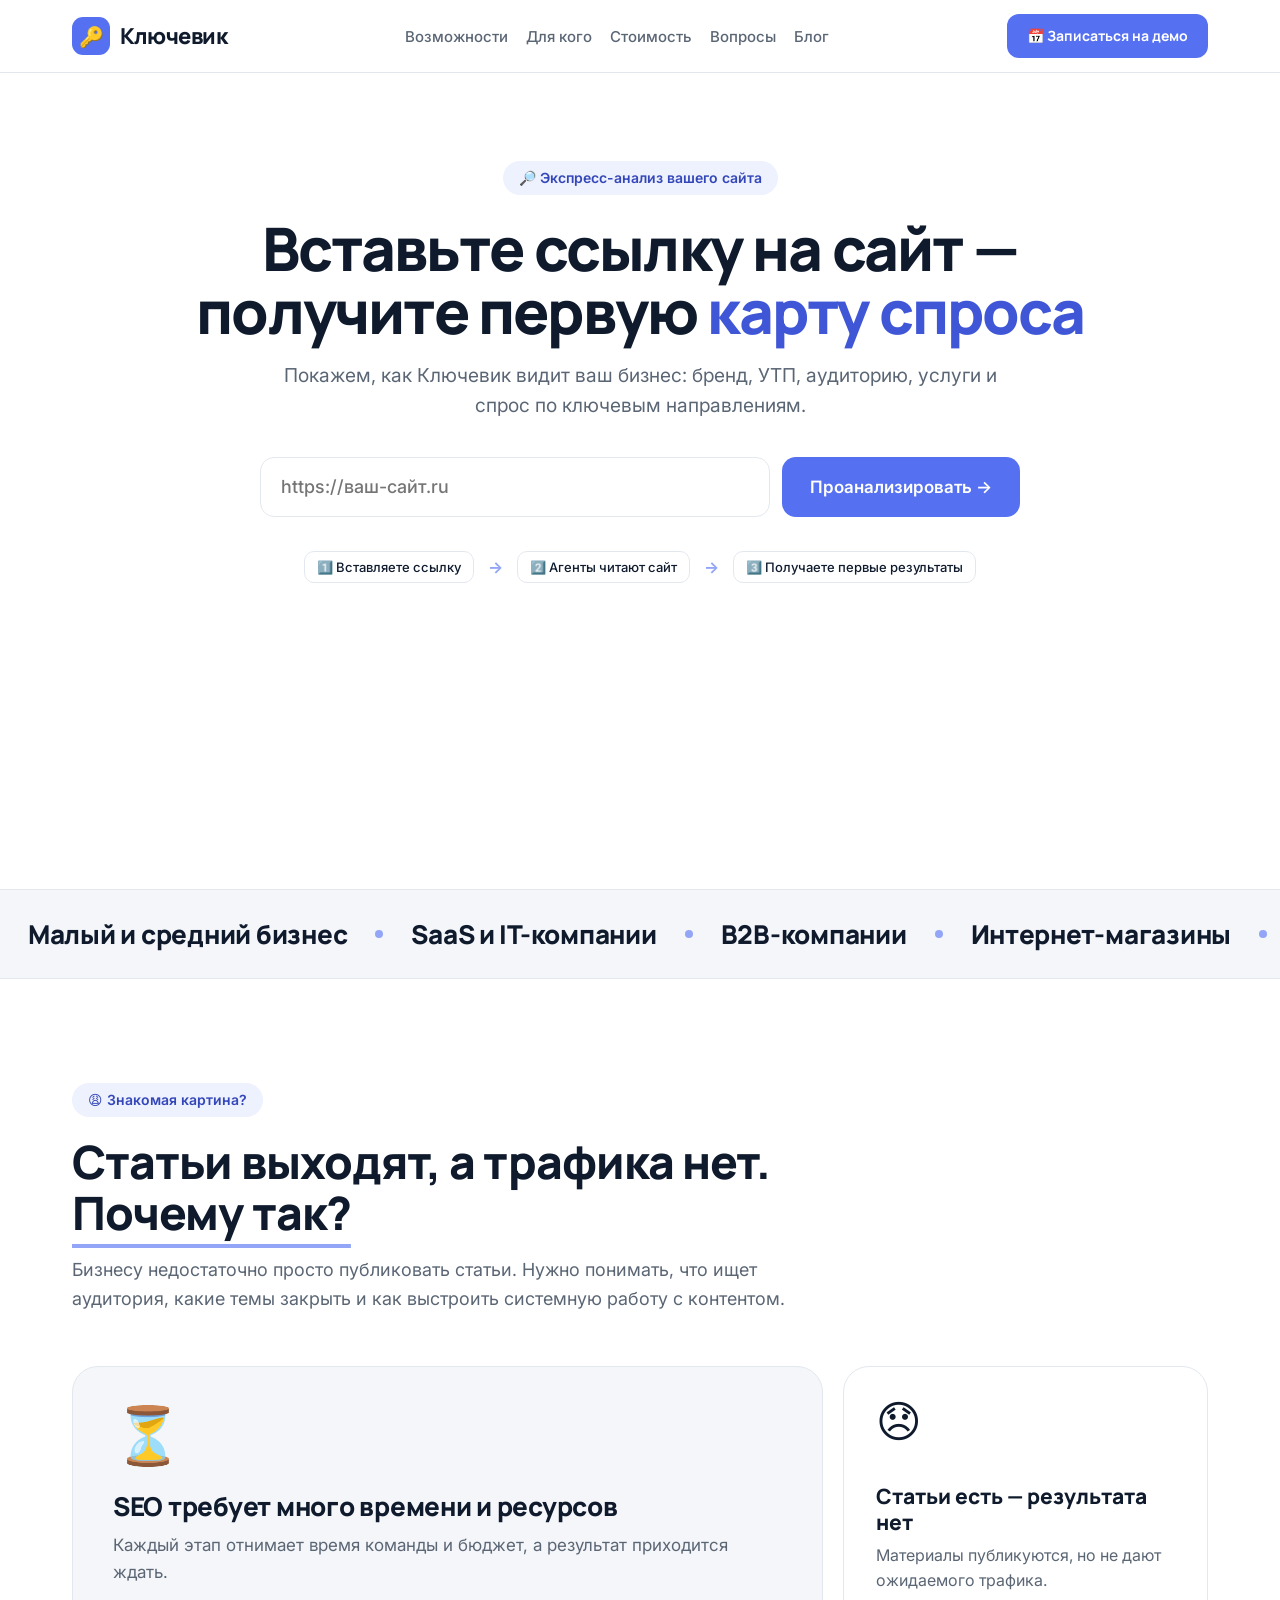
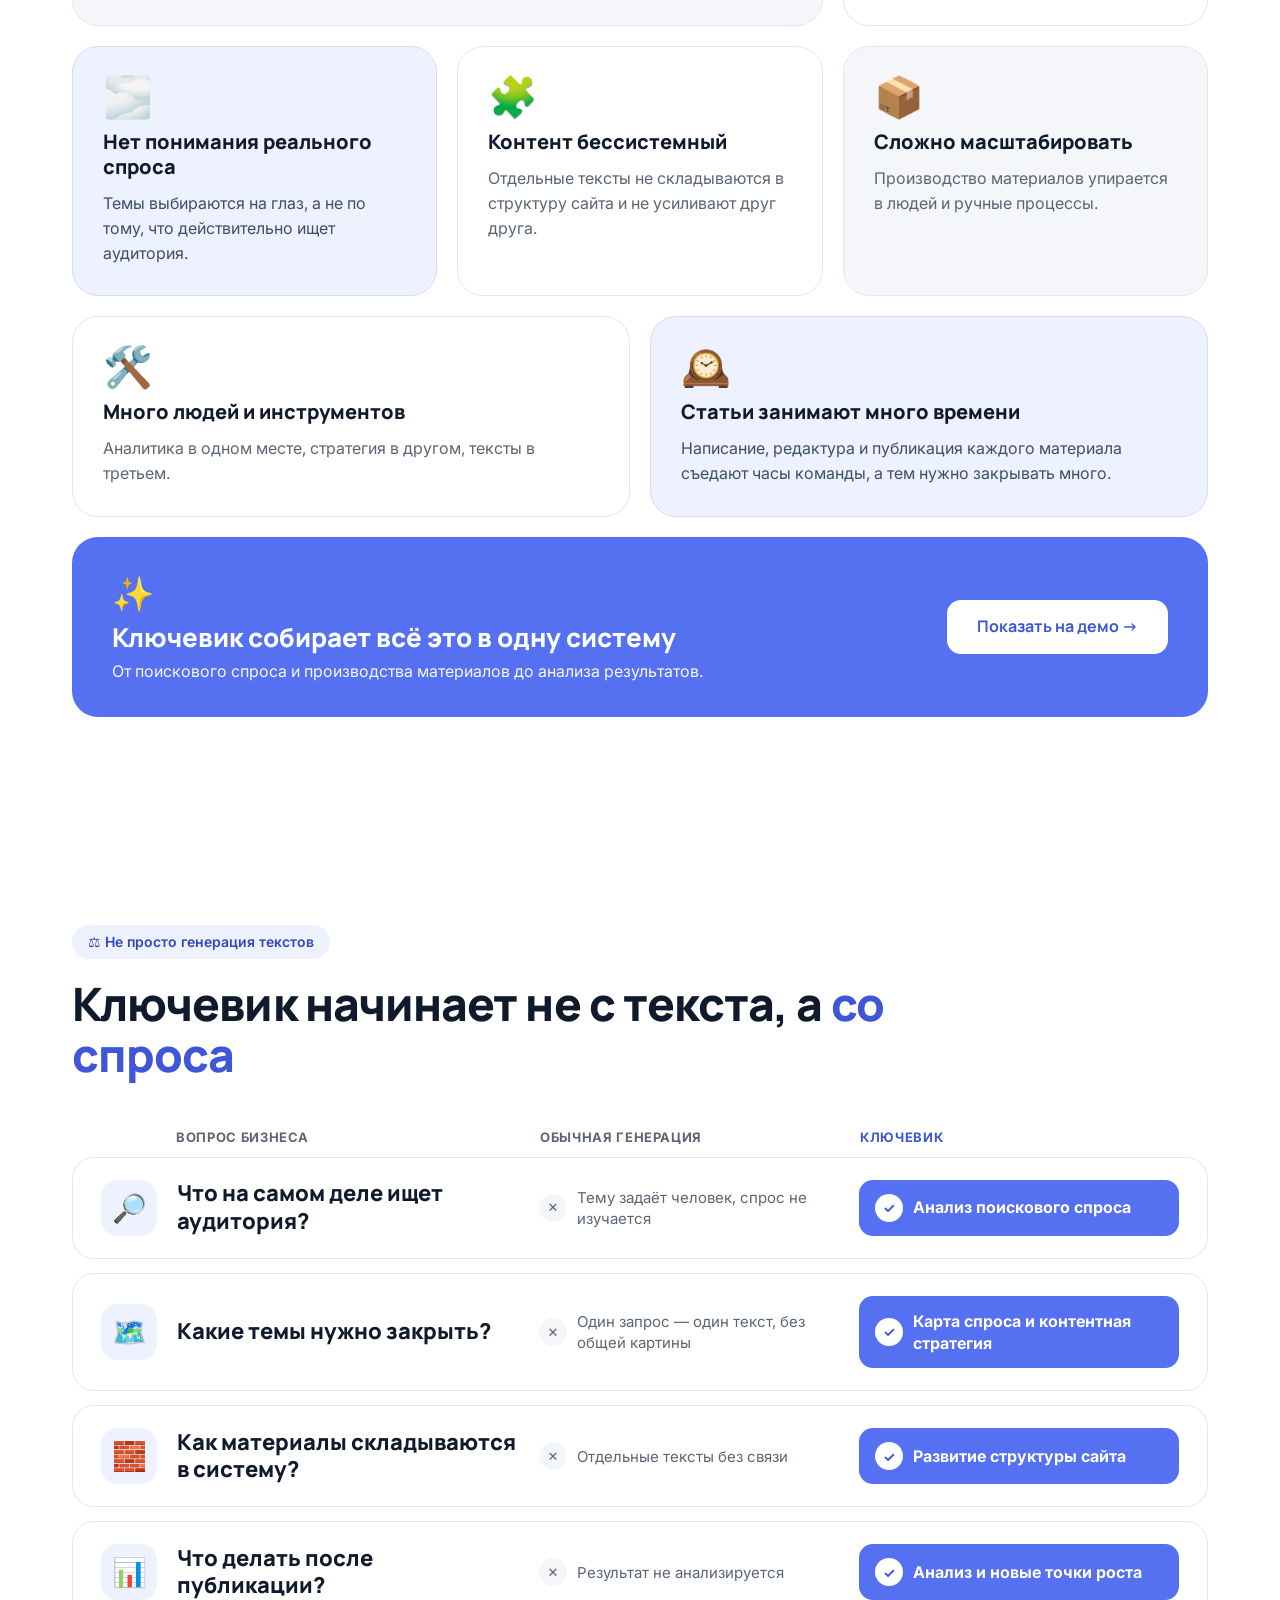
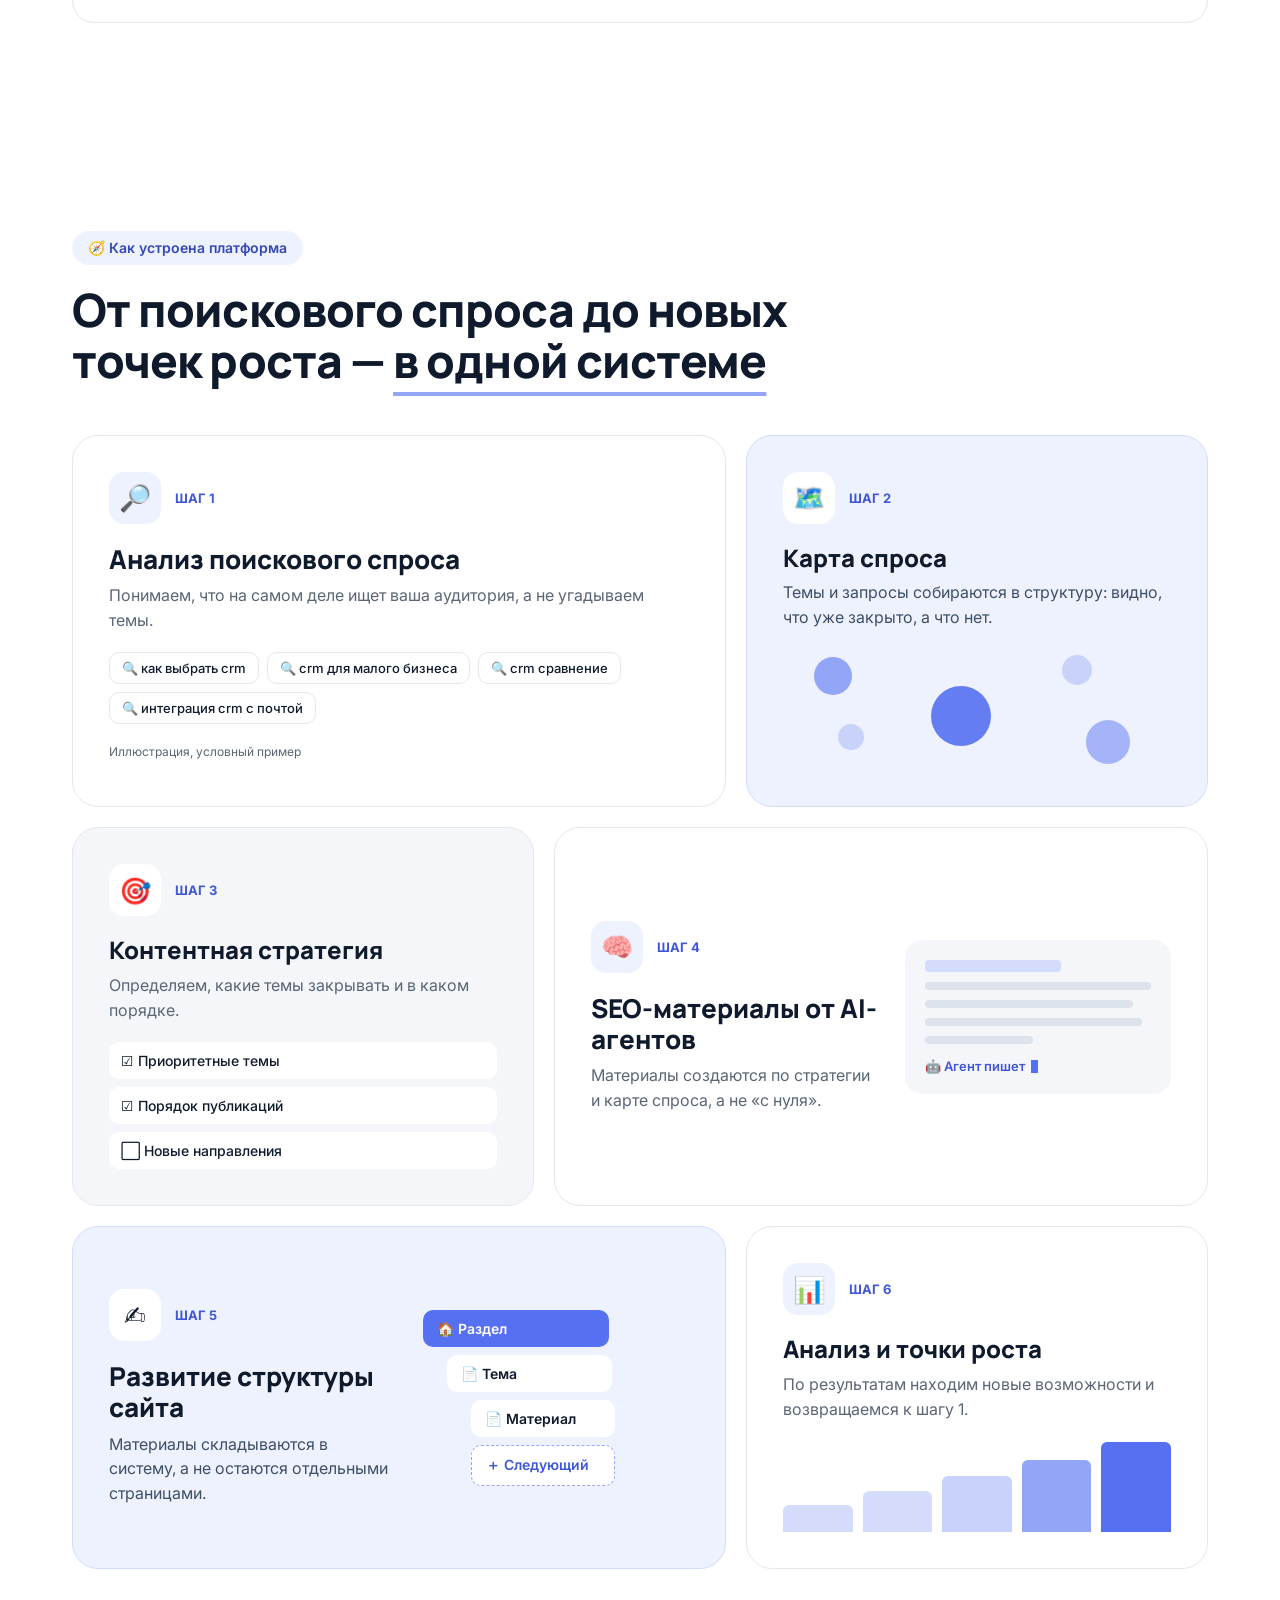
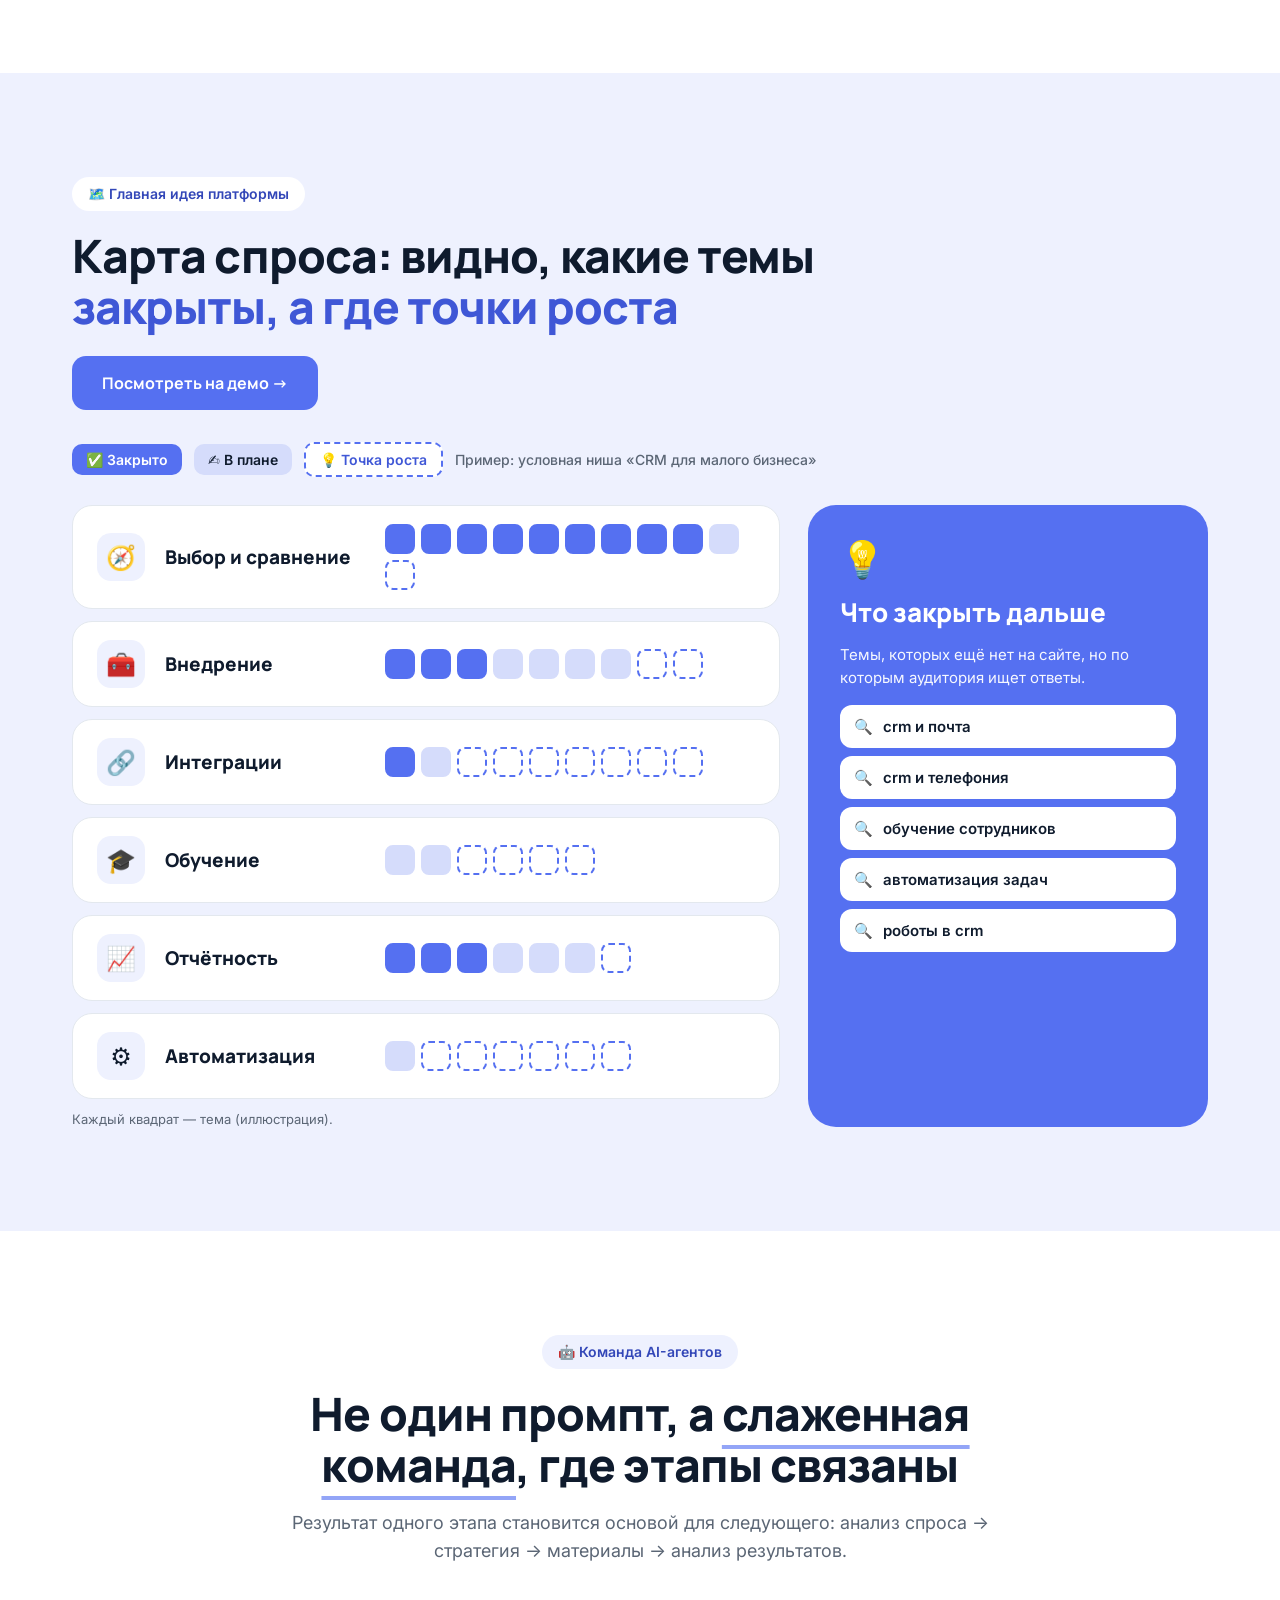
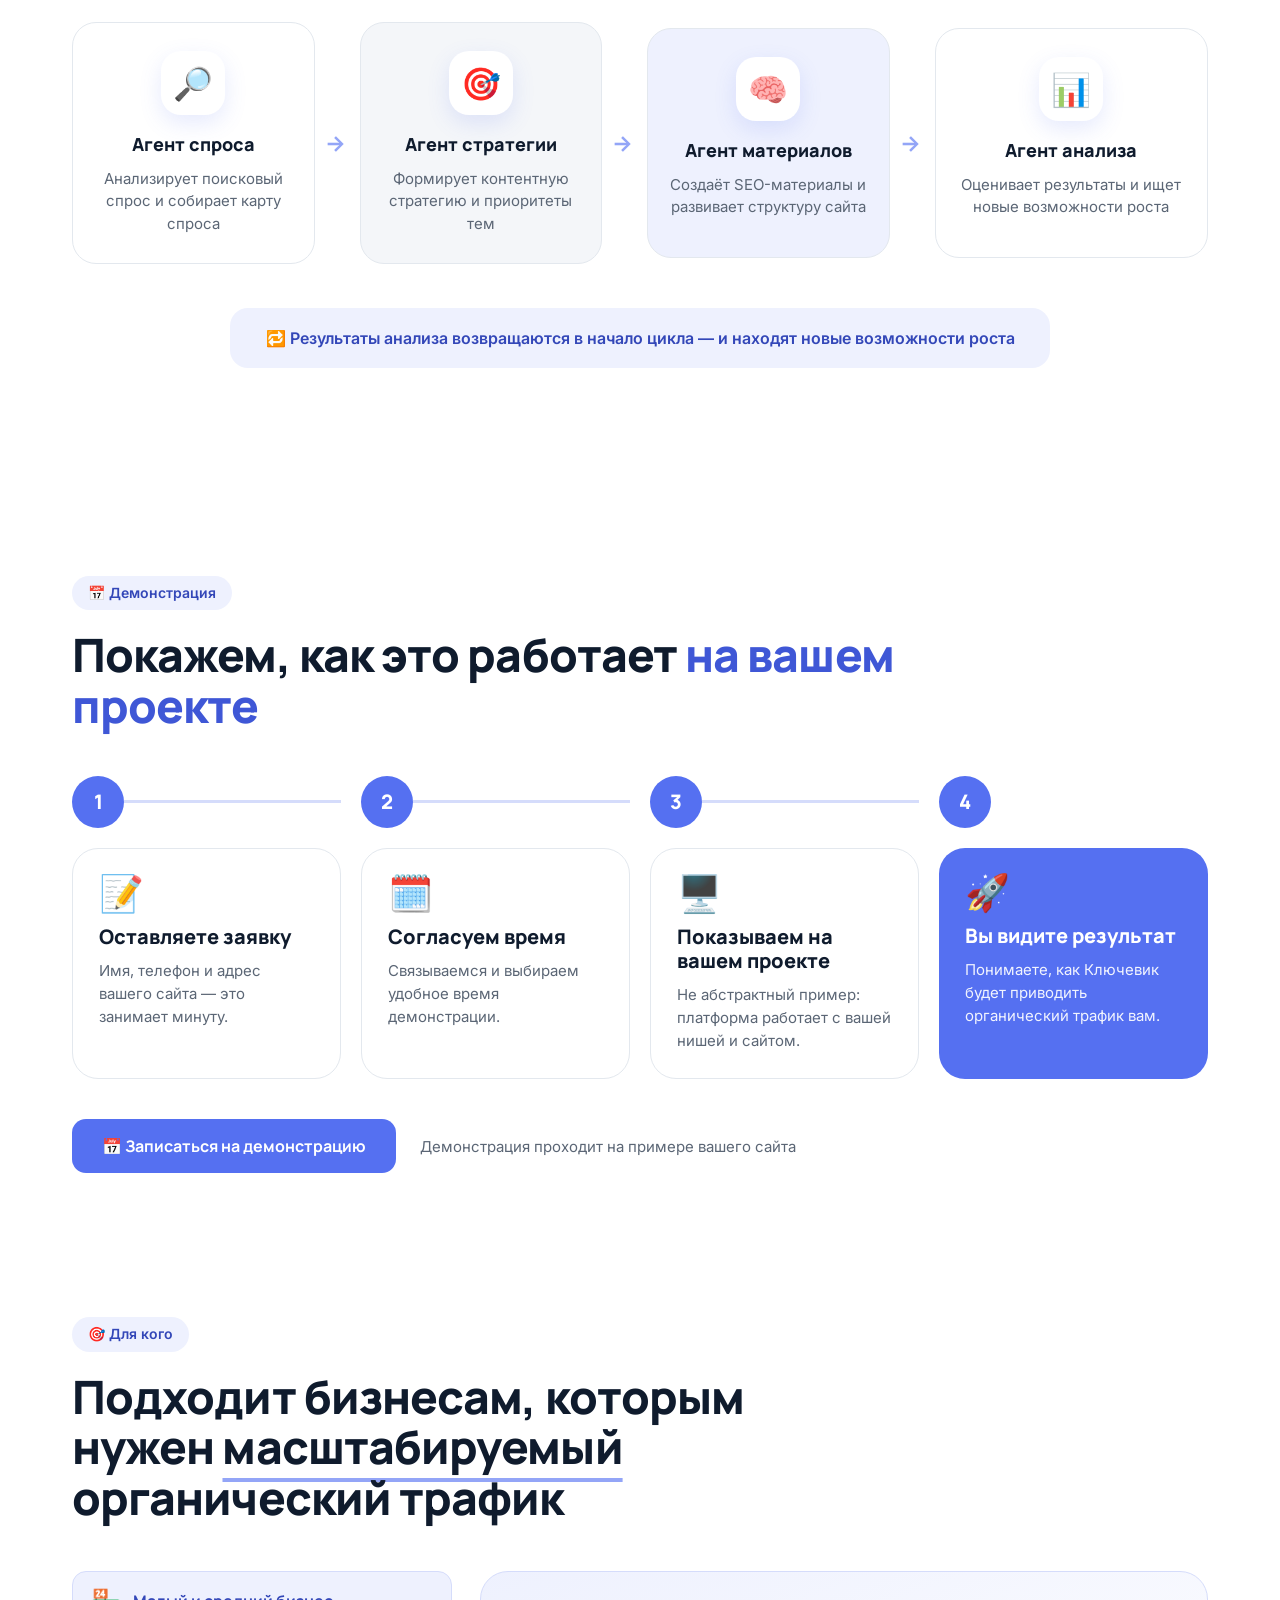
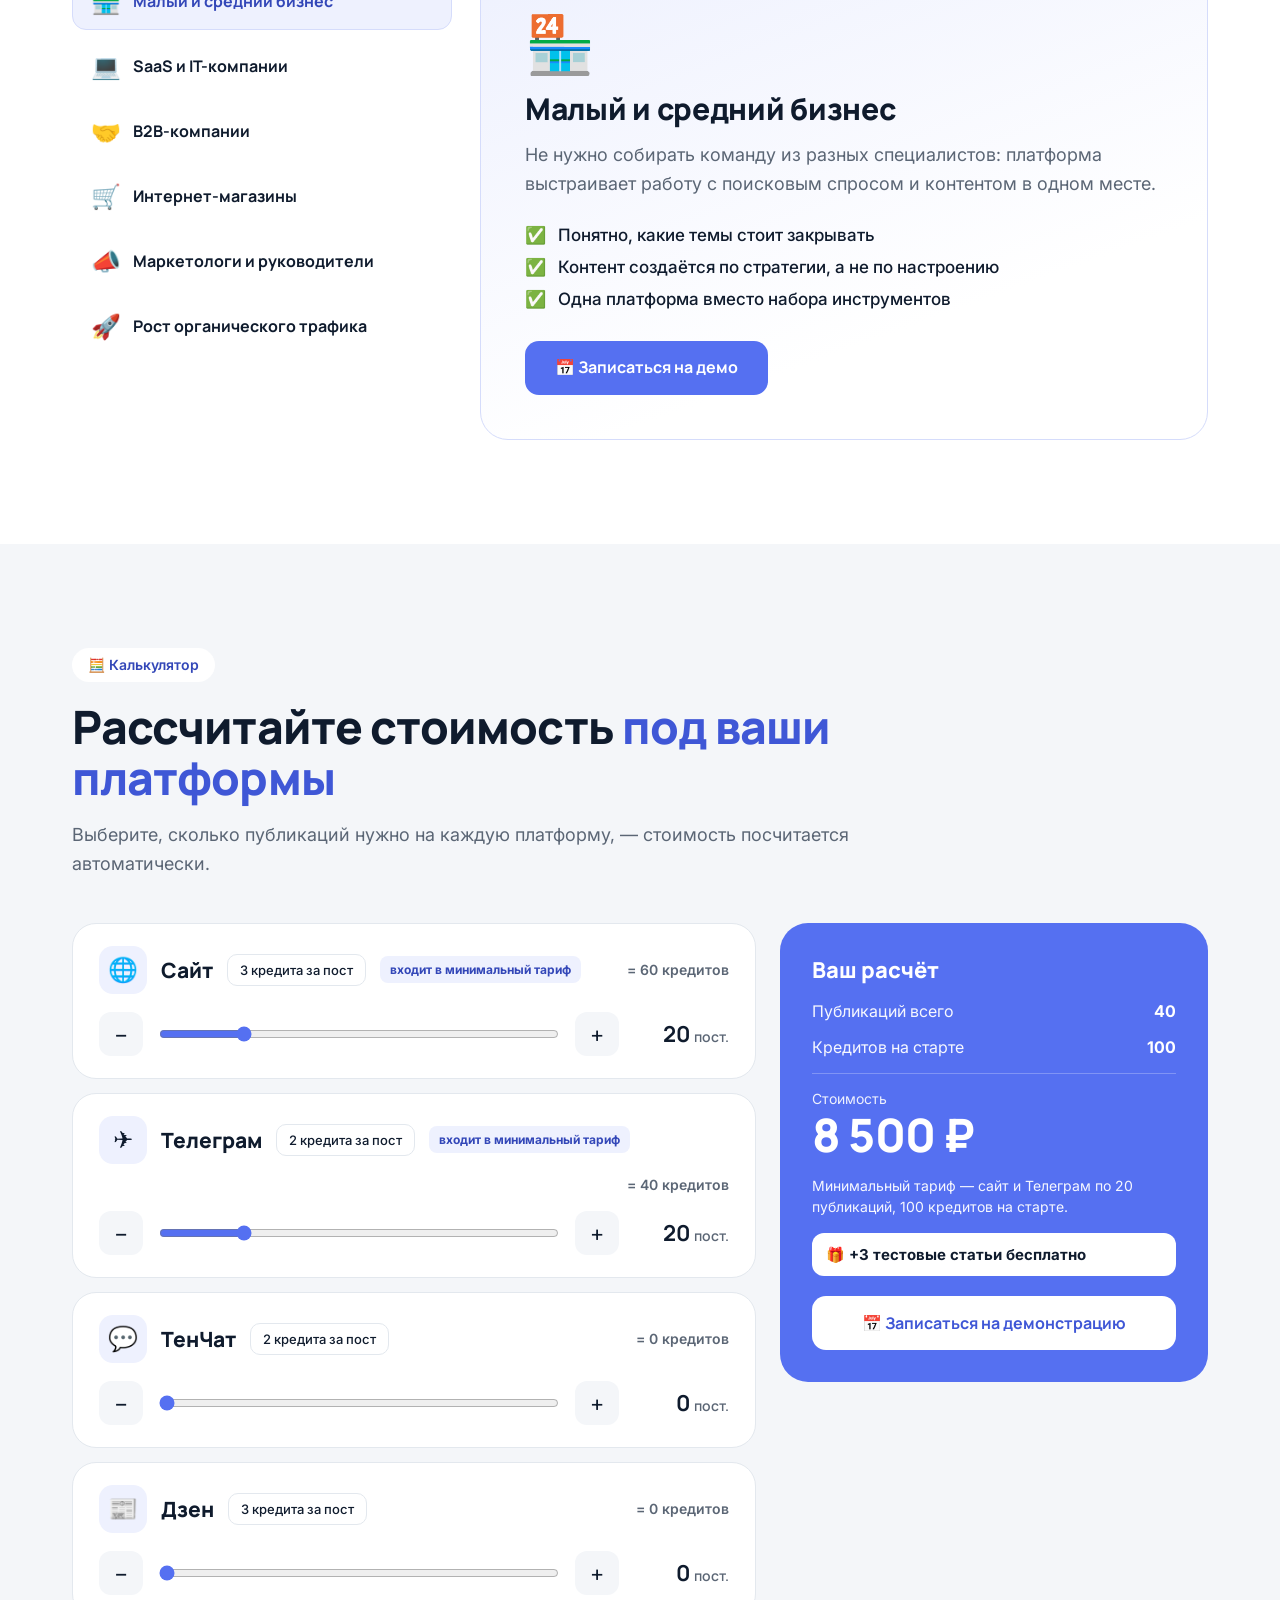
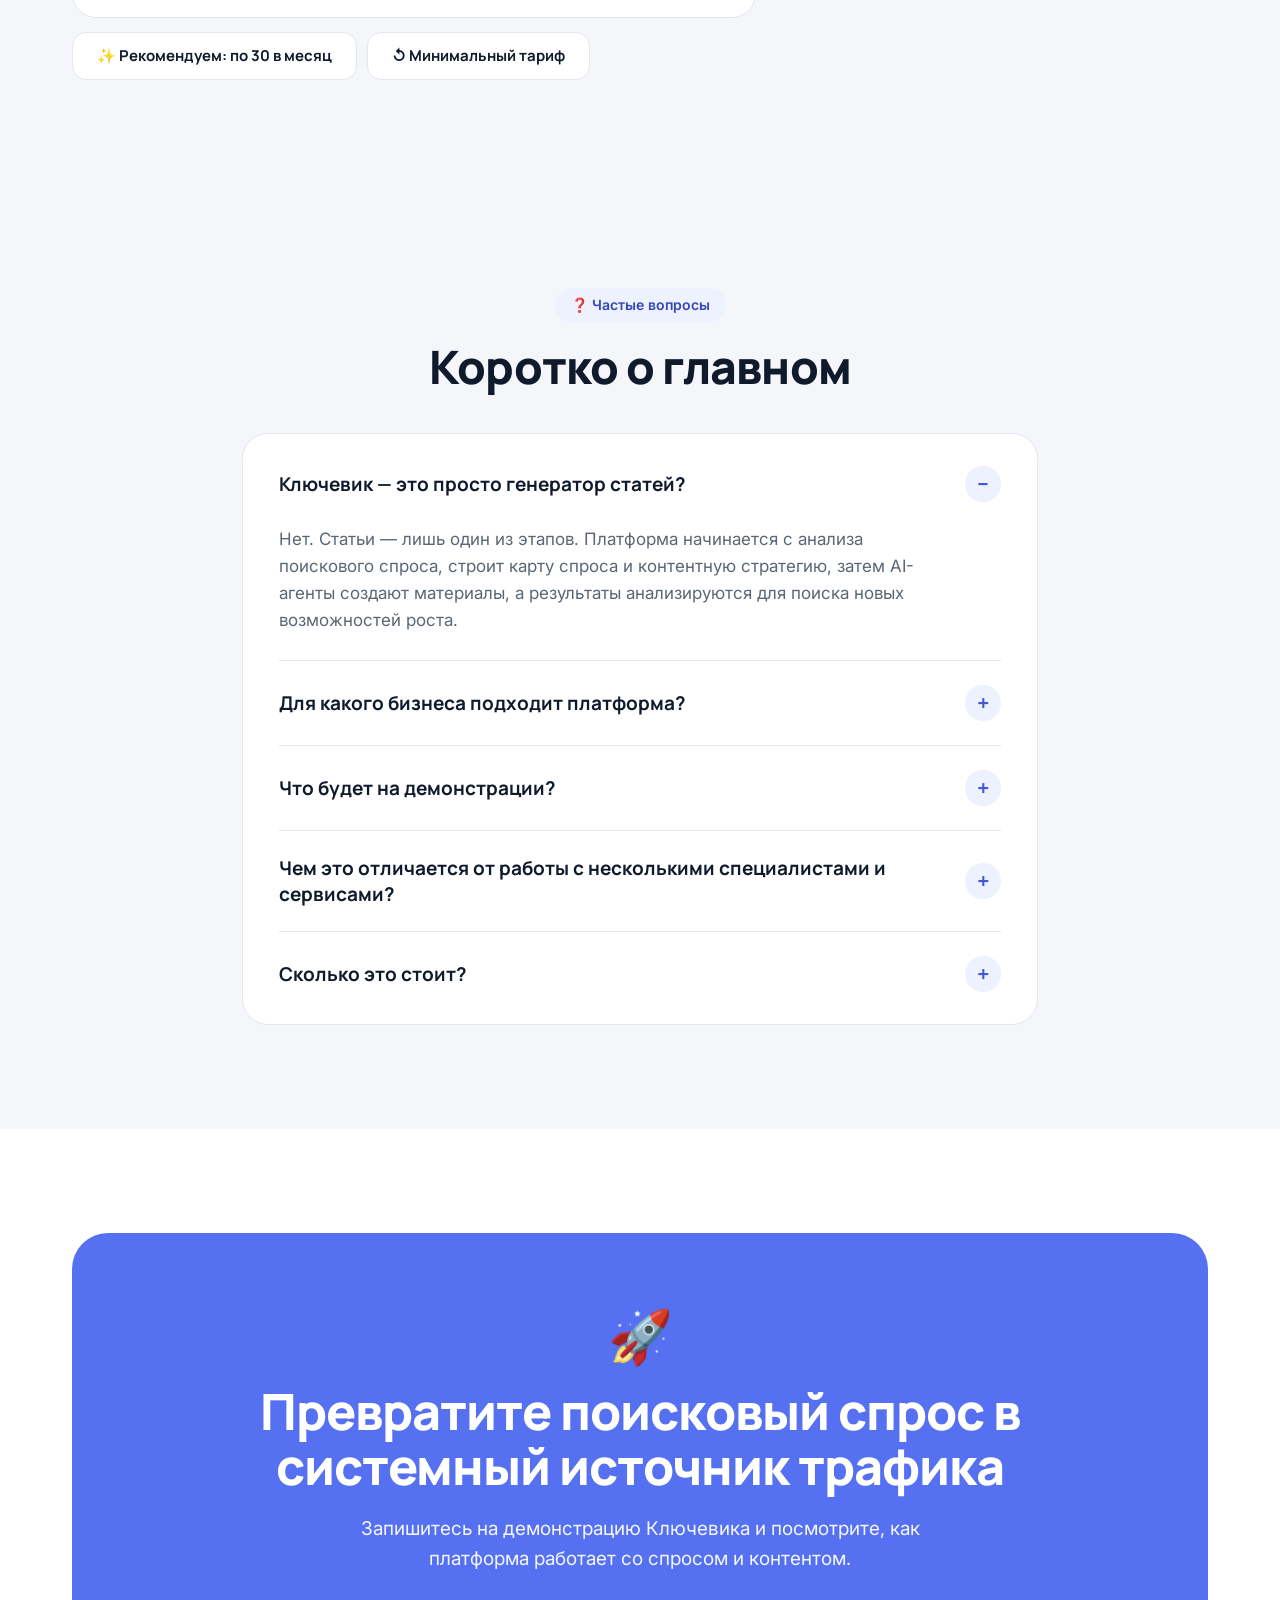
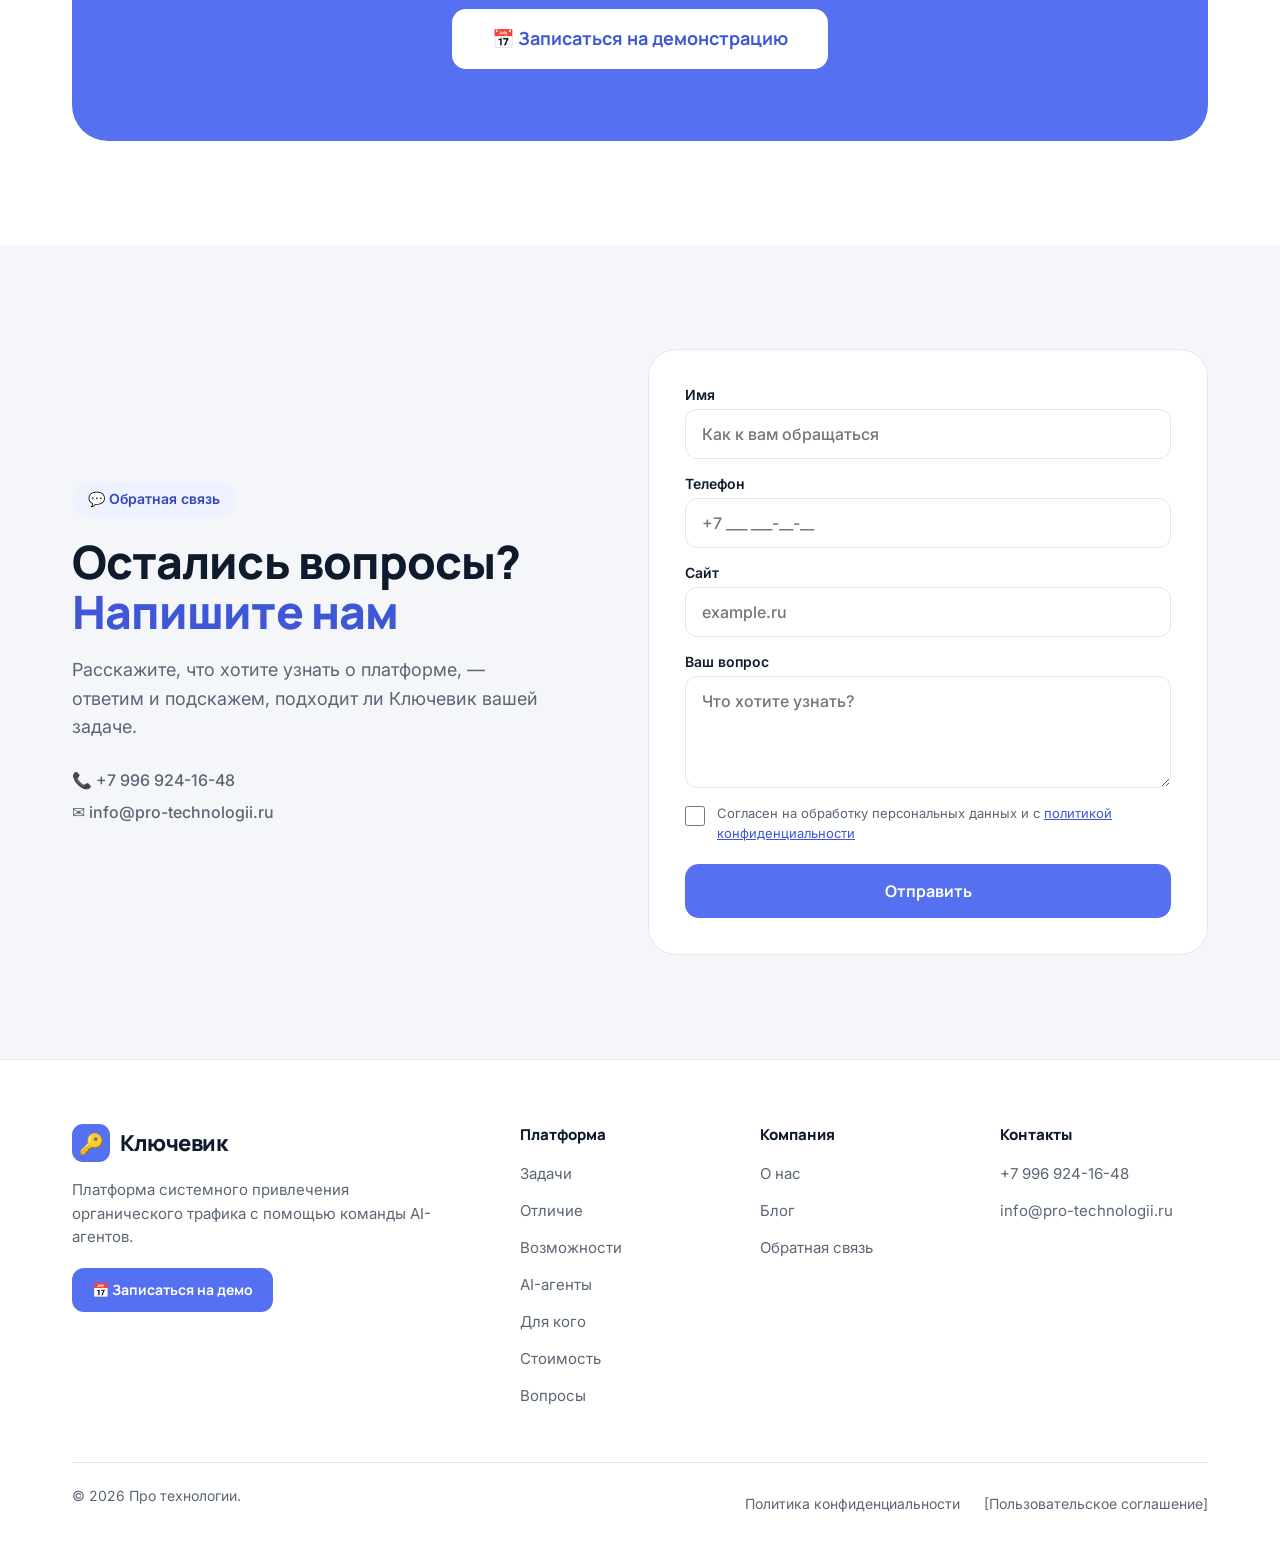
==== commit e12ffcd9: "Первый экран: экспресс-анализ сайта (6 состояний) Co-Authored-By: Claude Sonnet 5.5 <noreply@anthrop" ====
--- a/index.html
+++ b/index.html
@@ -44,13 +44,106 @@
 
 <main id="main">
 
-<!-- HERO -->
-<section class="hero">
-  <div class="wrap hero__inner">
-    <span class="pill">🚀 <span class="hide-phone">Платформа органического трафика на AI-агентах</span><span class="show-phone">Платформа органического трафика</span></span>
-    <h1><span class="hide-phone">Превращаем поисковый спрос в системный источник <span class="accent">органического трафика</span></span><span class="show-phone">Поисковый спрос → <span class="accent">органический трафик</span></span></h1>
-    <p>Команда AI-агентов анализирует спрос, строит карту тем и создаёт материалы по стратегии.</p>
-    <button class="btn btn--lg" type="button" data-open-modal><span class="hide-phone">📅 Записаться на демонстрацию</span><span class="show-phone">📅 Записаться на демо</span></button>
+<!-- HERO: экспресс-анализ сайта (6 состояний) -->
+<section class="hs" id="hs" aria-live="polite">
+  <div class="wrap">
+
+    <!-- 1. Вставка ссылки -->
+    <div class="hs-panel hs-center" data-hs="input">
+      <span class="pill">🔎 Экспресс-анализ вашего сайта</span>
+      <h1 class="hs-h1">Вставьте ссылку на сайт — получите первую <span class="accent">карту спроса</span></h1>
+      <p class="hs-lead">Покажем, как Ключевик видит ваш бизнес: бренд, УТП, аудиторию, услуги и спрос по ключевым направлениям.</p>
+      <form class="hs-form" id="hs-form" novalidate>
+        <input class="hs-inp" id="hs-site" name="site" type="text" inputmode="url" autocomplete="url" placeholder="https://ваш-сайт.ru" aria-label="Ссылка на сайт">
+        <button type="submit" class="hs-go">Проанализировать →</button>
+      </form>
+      <p class="hs-err" id="hs-err" hidden>Введите адрес сайта, например example.ru</p>
+      <div class="hs-steps3">
+        <span class="chip">1️⃣ Вставляете ссылку</span><b>→</b><span class="chip">2️⃣ Агенты читают сайт</span><b>→</b><span class="chip">3️⃣ Получаете первые результаты</span>
+      </div>
+    </div>
+
+    <!-- 2. Идёт анализ -->
+    <div class="hs-panel hs-center" data-hs="run" hidden>
+      <span class="pill">⏳ Анализируем сайт</span>
+      <h2 class="hs-h2c" id="hs-domain-run"></h2>
+      <p class="hs-lead">Команда AI-агентов собирает первые результаты</p>
+      <div class="hs-list" id="hs-run-steps"></div>
+    </div>
+
+    <!-- 3. Первые результаты -->
+    <div class="hs-panel" data-hs="result" hidden>
+      <div class="hs-head">
+        <div><span class="pill">✅ Первые результаты</span><h2 class="hs-h2">Так Ключевик видит <span class="accent" id="hs-domain-res"></span></h2></div>
+      </div>
+      <div class="hs-cards4">
+        <div class="hs-card"><div class="hs-lab">🏷️ Бренд</div><div class="hs-card__t">Клининговая компания «Чистый дом»</div><div class="hs-card__s">Уборка квартир, домов и офисов для частных клиентов и малых компаний</div></div>
+        <div class="hs-card"><div class="hs-lab">💎 УТП</div><div class="hs-card__l">✅ Выезд в день обращения<br>✅ Фиксированная цена по смете<br>✅ Повторная уборка при замечаниях</div></div>
+        <div class="hs-card"><div class="hs-lab">👥 Аудитория</div><div class="hs-card__l">🏠 Владельцы квартир<br>🔑 Арендодатели<br>🏢 Офис-менеджеры</div></div>
+        <div class="hs-card"><div class="hs-lab">🧰 Услуги</div><div class="hs-chips"><span class="chip">Квартиры</span><span class="chip">После ремонта</span><span class="chip">Офисы</span><span class="chip">Мебель</span></div></div>
+      </div>
+      <div class="hs-card hs-tree">
+        <div class="hs-tree__head"><div><div class="hs-lab">📈 Дерево спроса</div><div class="hs-card__s">Ниша → направления → запросы. Показов в месяц по данным Яндекс Вордстата</div></div><div class="hs-legend"><span>✅ есть материал на сайте</span><span>💡 материала нет</span></div></div>
+        <div class="hs-tree__body">
+          <div class="hs-niche"><div class="hs-niche__k">НИША</div><div class="hs-niche__t">Клининговые услуги</div><div class="hs-niche__n">639 500</div><div class="hs-niche__u">показов в месяц</div></div>
+          <div class="hs-dirs" id="hs-dirs"></div>
+        </div>
+      </div>
+      <div class="hs-cta">
+        <div><div class="hs-cta__t">Хотите увидеть, что напишут агенты?</div><div class="hs-cta__s">Создайте пробную статью по одному из запросов дерева. Цифры в примере условные.</div></div>
+        <div class="hs-cta__btns"><button type="button" class="hs-white" data-hs-go="topic">✨ Создать пробную статью</button><button type="button" class="hs-outline" data-open-modal>📅 Демо</button></div>
+      </div>
+    </div>
+
+    <!-- 4. Выбор запроса и площадки -->
+    <div class="hs-panel" data-hs="topic" hidden>
+      <div class="hs-head">
+        <div><span class="pill">✨ Следующий шаг</span><h2 class="hs-h2">Создайте пробную статью <span class="accent">по найденному запросу</span></h2><p class="hs-lead hs-lead--l">Выберите точку роста из дерева спроса — AI-агенты подготовят статью для Дзен.</p></div>
+        <button type="button" class="hs-ghost" data-hs-go="result">← К дереву спроса</button>
+      </div>
+      <div class="hs-two">
+        <div class="hs-card hs-topics"><div class="hs-lab">Выберите запрос <span>· показов в месяц, Яндекс Вордстат</span></div><div id="hs-topics" class="hs-topics__list" role="radiogroup" aria-label="Запрос для статьи"></div></div>
+        <div class="hs-side">
+          <div class="hs-card hs-fmt"><div class="hs-lab">Формат пробной статьи</div>
+            <div class="hs-fmt__sel"><span>📰</span><div><b>Статья для Дзен</b><small>Заголовок, структура и оформление под площадку</small></div></div>
+            <div class="hs-card__s">Пробная статья готовится для Дзен. В платформе также доступны другие площадки:</div>
+            <div class="hs-chips"><span class="chip">🌐 Сайт</span><span class="chip">✈️ Телеграм</span><span class="chip">💬 ТенЧат</span></div>
+          </div>
+          <div class="hs-blue"><div class="hs-blue__t">Пробная статья по запросу</div><button type="button" class="hs-white hs-white--w" id="hs-start">✨ Создать пробную статью</button><div class="hs-blue__s">🎁 Пробная статья бесплатно</div></div>
+        </div>
+      </div>
+    </div>
+
+    <!-- 5. Создаём статью -->
+    <div class="hs-panel hs-center" data-hs="gen" hidden>
+      <span class="pill">⏳ Агенты работают</span>
+      <h2 class="hs-h2c">Создаём пробную статью</h2>
+      <p class="hs-lead">Запрос: «<span id="hs-sel-gen"></span>» · Дзен · статья</p>
+      <div class="hs-list" id="hs-gen-steps"></div>
+    </div>
+
+    <!-- 6. Статья готова -->
+    <div class="hs-panel" data-hs="article" hidden>
+      <div class="hs-head"><div><span class="pill">✅ Пробная статья готова</span><h2 class="hs-h2">Вот что подготовили агенты</h2></div></div>
+      <div class="hs-two hs-two--art">
+        <div class="hs-card hs-art">
+          <div class="hs-chips"><span class="chip">📍 Дзен · статья</span><span class="chip">🔎 Запрос: <span id="hs-sel-art"></span></span><span class="chip">📝 ≈ 1 200 слов</span></div>
+          <h3 class="hs-art__t" id="hs-art-title"></h3>
+          <p class="hs-art__p">Если вы ищете «<span id="hs-sel-art2"></span>», важно сначала понять, какие варианты есть и чем они отличаются. В этой статье разбираем, на что смотреть до заказа и как сравнить предложения.</p>
+          <div class="hs-art__h">1. Что входит в услугу</div><p class="hs-art__s">Состав работ зависит от исполнителя, поэтому перед заказом уточните, что именно включено и какие материалы используются.</p>
+          <div class="hs-art__h">2. От чего зависит цена</div><p class="hs-art__s">На стоимость влияют объём работ, сложность задачи и срочность — сравнивайте предложения по одинаковым условиям.</p>
+          <div class="hs-art__h">3. Как выбрать исполнителя</div><p class="hs-art__s">Смотрите на описание процесса, отзывы и условия гарантии: они говорят о качестве больше, чем цена.</p>
+          <div class="hs-art__fade" aria-hidden="true"></div>
+        </div>
+        <div class="hs-side">
+          <div class="hs-card"><div class="hs-lab">Что внутри</div><div class="hs-card__l">✅ Структура подобрана под запрос<br>✅ Заголовки и разделы расставлены<br>✅ Оформление под площадку</div></div>
+          <div class="hs-card hs-card--mist"><div class="hs-lab">🎁 Пробная статья</div><div class="hs-card__t hs-card__t--big">Использована 1 из 1</div></div>
+          <div class="hs-card"><div class="hs-lab">Другие площадки</div><div class="hs-card__s">Кроме Дзен, в платформе доступны:</div><div class="hs-chips"><span class="chip">🌐 Сайт</span><span class="chip">✈️ Телеграм</span><span class="chip">💬 ТенЧат</span></div></div>
+          <div class="hs-blue"><div class="hs-blue__t">Хотите больше статей? Покажем, как это работает на вашем проекте</div><button type="button" class="hs-white hs-white--w" data-open-modal>📅 Записаться на демонстрацию</button></div>
+        </div>
+      </div>
+    </div>
+
   </div>
 </section>
 
--- a/styles.css
+++ b/styles.css
@@ -594,3 +594,160 @@
   *,*::before,*::after{animation:none!important;transition:none!important;scroll-behavior:auto!important}
 }
 .agree a{color:var(--blue-t);text-decoration:underline}
+
+/* ============ Первый экран: экспресс-анализ сайта (6 состояний) ============ */
+.hs{padding:56px 0 88px;min-height:calc(100vh - 84px)}
+.hs-panel{animation:hsfade .35s ease both}
+.hs-panel[hidden]{display:none}
+@keyframes hsfade{from{opacity:0;transform:translateY(8px)}to{opacity:1;transform:none}}
+.hs-center{display:flex;flex-direction:column;align-items:center;text-align:center;padding-top:32px}
+.hs-h1{margin:22px 0 0;max-width:980px;font-size:clamp(32px,5vw,60px);font-weight:800;line-height:1.05;letter-spacing:-.03em}
+.hs-h2{margin-top:14px;font-size:clamp(26px,3.4vw,42px);font-weight:800;line-height:1.1;letter-spacing:-.025em;max-width:900px}
+.hs-h2c{margin:22px 0 0;font-size:clamp(28px,3.6vw,44px);font-weight:800;letter-spacing:-.02em;overflow-wrap:anywhere}
+.hs-lead{margin:18px 0 0;max-width:720px;font-size:clamp(16px,1.5vw,20px);line-height:1.55;color:var(--gray)}
+.hs-lead--l{font-size:18px;max-width:760px}
+
+.hs-form{margin-top:36px;display:flex;gap:12px;width:100%;max-width:760px}
+.hs-inp{flex:1;min-width:0;height:60px;border-radius:14px;border:1.5px solid var(--line);padding:0 20px;font:500 18px var(--fb);color:var(--ink);background:#fff}
+.hs-inp:focus{outline:none;box-shadow:0 0 0 4px var(--ring);border-color:var(--blue)}
+.hs-go{font:600 17px var(--fb);padding:0 28px;height:60px;border-radius:14px;border:0;background:var(--blue);color:#fff;cursor:pointer;white-space:nowrap;transition:background .2s}
+.hs-go:hover{background:var(--blue-d)}
+.hs-err{margin-top:12px;color:#C0392B;font-size:15px}
+.hs-steps3{margin-top:34px;display:flex;gap:14px;flex-wrap:wrap;justify-content:center;align-items:center}
+.hs-steps3 b{color:var(--sky)}
+
+.hs-list{margin-top:34px;width:100%;max-width:640px;display:flex;flex-direction:column;gap:12px;text-align:left}
+.hs-step{display:flex;align-items:center;gap:16px;padding:18px 22px;border-radius:18px;background:#fff;border:1.5px solid var(--line);color:var(--gray);transition:background .3s,border-color .3s,color .3s}
+.hs-step.is-on{background:var(--mist);border-color:var(--mist2);color:var(--ink)}
+.hs-step__dot{flex:0 0 36px;height:36px;border-radius:50%;display:flex;align-items:center;justify-content:center;font-weight:700;background:var(--soft);color:var(--gray)}
+.hs-step.is-on .hs-step__dot{background:var(--mist);color:var(--blue-t)}
+.hs-step.is-done .hs-step__dot{background:var(--blue);color:#fff}
+.hs-step__t{font-size:18px;font-weight:600}
+
+.hs-head{display:flex;justify-content:space-between;align-items:flex-end;gap:24px;flex-wrap:wrap}
+.hs-ghost{font:600 15px var(--fb);padding:12px 20px;border-radius:12px;border:1.5px solid var(--line);background:#fff;color:var(--ink);cursor:pointer;transition:border-color .2s}
+.hs-ghost:hover{border-color:var(--sky)}
+
+.hs-card{background:#fff;border:1.5px solid var(--line);border-radius:22px;padding:18px;display:flex;flex-direction:column;gap:8px;min-width:0}
+.hs-card--mist{background:var(--mist);border-color:var(--mist2)}
+.hs-lab{font-size:12px;font-weight:700;letter-spacing:.06em;text-transform:uppercase;color:var(--gray)}
+.hs-lab span{text-transform:none;letter-spacing:0;font-weight:500}
+.hs-card__t{font-family:var(--fh);font-weight:800;font-size:18px}
+.hs-card__t--big{font-size:22px}
+.hs-card__s{font-size:14px;line-height:1.5;color:var(--gray)}
+.hs-card__l{font-size:14px;line-height:1.7}
+.hs-chips{display:flex;flex-wrap:wrap;gap:6px}
+
+.hs-cards4{margin-top:20px;display:grid;grid-template-columns:1.2fr 1.2fr 1fr 1.1fr;gap:14px}
+.hs-tree{margin-top:14px;padding:22px 24px;gap:0}
+.hs-tree__head{display:flex;justify-content:space-between;align-items:flex-start;gap:20px;flex-wrap:wrap}
+.hs-tree__head .hs-card__s{margin-top:6px}
+.hs-legend{display:flex;gap:14px;font-size:13px;color:var(--gray);flex-wrap:wrap}
+.hs-tree__body{display:flex;align-items:center;margin-top:14px;gap:0}
+.hs-niche{flex:0 0 190px;background:var(--blue);color:#fff;border-radius:20px;padding:20px 18px;position:relative;margin-right:28px}
+.hs-niche::after{content:"";position:absolute;left:100%;top:50%;width:28px;height:2px;background:var(--mist2)}
+.hs-niche__k{font-size:12px;font-weight:700;letter-spacing:.06em;opacity:.85}
+.hs-niche__t{margin-top:6px;font-family:var(--fh);font-weight:800;font-size:22px;line-height:1.15}
+.hs-niche__n{margin-top:10px;font-family:var(--fh);font-weight:800;font-size:28px}
+.hs-niche__u{font-size:12px;opacity:.85}
+.hs-dirs{flex:1;min-width:0;display:flex;flex-direction:column}
+.hs-dir{position:relative;display:flex;align-items:center;padding:7px 0 7px 28px}
+.hs-dir::before{content:"";position:absolute;left:0;top:0;bottom:0;width:2px;background:var(--mist2)}
+.hs-dir:first-child::before{top:50%}
+.hs-dir:last-child::before{bottom:50%}
+.hs-dir::after{content:"";position:absolute;left:0;top:50%;width:28px;height:2px;background:var(--mist2)}
+.hs-dir__box{flex:0 0 250px;background:var(--mist);border:1.5px solid var(--mist2);border-radius:16px;padding:14px 16px;margin-right:24px;position:relative}
+.hs-dir__box::after{content:"";position:absolute;left:100%;top:50%;width:24px;height:2px;background:var(--mist2)}
+.hs-dir__n{font-family:var(--fh);font-weight:800;font-size:17px}
+.hs-dir__v{margin-top:4px;font-size:22px;font-family:var(--fh);font-weight:800;color:var(--blue-t)}
+.hs-badge{display:inline-block;margin-top:6px;padding:4px 10px;border-radius:8px;font-size:12px;font-weight:700;background:var(--mist2);color:var(--mist-t)}
+.hs-badge--done{background:var(--blue);color:#fff}
+.hs-badge--grow{background:#fff;color:var(--blue-t);border:1.5px dashed var(--blue)}
+.hs-kws{flex:1;min-width:0;background:#fff;border:1.5px solid var(--line);border-radius:16px;padding:10px 16px}
+.hs-kw{display:flex;align-items:center;gap:12px;padding:5px 0;width:100%;border:0;background:none;font:inherit;color:inherit;text-align:left}
+button.hs-kw{cursor:pointer;border-radius:8px}
+button.hs-kw:hover .hs-kw__n{color:var(--blue-t)}
+.hs-kw__i{flex:0 0 16px;font-size:13px}
+.hs-kw__n{flex:0 0 250px;font-size:15px;font-weight:500}
+.hs-kw__bar{flex:1;height:8px;border-radius:4px;background:var(--mist);overflow:hidden;min-width:30px}
+.hs-kw__bar i{display:block;height:100%;background:var(--blue);border-radius:4px}
+.hs-kw__bar i.is-new{background:var(--sky)}
+.hs-kw__f{flex:0 0 76px;text-align:right;font-size:14px;font-weight:700;font-variant-numeric:tabular-nums}
+.hs-more{padding:4px 0 2px;font-size:13px;color:var(--gray)}
+
+.hs-cta{margin-top:16px;display:flex;align-items:center;justify-content:space-between;gap:24px;background:var(--blue);color:#fff;border-radius:24px;padding:22px 32px;flex-wrap:wrap}
+.hs-cta__t{font-family:var(--fh);font-weight:800;font-size:22px}
+.hs-cta__s{margin-top:4px;font-size:15px;opacity:.9}
+.hs-cta__btns{display:flex;gap:12px;flex-wrap:wrap}
+.hs-white{font:600 17px var(--fb);padding:16px 26px;border-radius:14px;border:0;background:#fff;color:var(--blue-t);cursor:pointer;white-space:nowrap;transition:transform .2s}
+.hs-white:hover{transform:translateY(-2px)}
+.hs-white--w{white-space:normal}
+.hs-outline{font:600 17px var(--fb);padding:16px 22px;border-radius:14px;border:1.5px solid rgba(255,255,255,.7);background:transparent;color:#fff;cursor:pointer;white-space:nowrap}
+.hs-outline:hover{background:rgba(255,255,255,.12)}
+
+.hs-two{margin-top:26px;display:flex;gap:18px;align-items:flex-start}
+.hs-two--art{margin-top:24px}
+.hs-topics{flex:1.4;gap:10px}
+.hs-topics__list{display:flex;flex-direction:column;gap:10px}
+.hs-topic{display:flex;align-items:center;gap:14px;padding:14px 18px;border-radius:16px;cursor:pointer;background:#fff;border:1.5px solid var(--line);font:inherit;color:inherit;text-align:left;width:100%;transition:border-color .2s,background .2s}
+.hs-topic:hover{border-color:var(--sky)}
+.hs-topic.is-sel{background:var(--mist);border-color:var(--blue)}
+.hs-topic__m{flex:0 0 24px;height:24px;border-radius:50%;display:flex;align-items:center;justify-content:center;font-size:13px;font-weight:700;border:2px solid var(--line);background:#fff;color:#fff}
+.hs-topic.is-sel .hs-topic__m{background:var(--blue);border-color:var(--blue)}
+.hs-topic__n{flex:1;font-size:17px;font-weight:600}
+.hs-topic__h{font-size:13px;color:var(--blue-t);font-weight:600}
+.hs-topic__f{flex:0 0 86px;text-align:right;font-weight:700;font-size:15px}
+.hs-side{flex:1;min-width:0;display:flex;flex-direction:column;gap:16px}
+.hs-fmt{gap:12px;padding:22px}
+.hs-fmt__sel{padding:16px 18px;border-radius:16px;display:flex;gap:12px;align-items:center;background:var(--mist);border:1.5px solid var(--blue)}
+.hs-fmt__sel span{font-size:28px}
+.hs-fmt__sel b{display:block;font-size:18px}
+.hs-fmt__sel small{font-size:13px;color:var(--gray)}
+.hs-blue{background:var(--blue);color:#fff;border-radius:22px;padding:24px;display:flex;flex-direction:column;gap:14px}
+.hs-blue__t{font-family:var(--fh);font-weight:800;font-size:21px;line-height:1.25}
+.hs-blue__s{font-size:14px;opacity:.92}
+
+.hs-art{flex:1.7;padding:30px 34px;position:relative;overflow:hidden;max-height:640px;gap:0}
+.hs-art__t{margin-top:16px;font-size:30px;font-weight:800;line-height:1.2}
+.hs-art__p{margin-top:14px;font-size:17px;line-height:1.65}
+.hs-art__h{margin-top:20px;font-family:var(--fh);font-weight:800;font-size:20px}
+.hs-art__s{margin-top:6px;font-size:16px;line-height:1.65;color:var(--gray)}
+.hs-art__fade{position:absolute;left:0;right:0;bottom:0;height:110px;background:linear-gradient(rgba(255,255,255,0),#fff)}
+
+@media (max-width:1080px){
+  .hs-cards4{grid-template-columns:1fr 1fr}
+  .hs-two{flex-direction:column}
+  .hs-two>*{width:100%;flex:none}
+  .hs-tree__body{flex-direction:column;align-items:stretch}
+  .hs-niche{margin:0 0 16px;flex:none}
+  .hs-niche::after{display:none}
+  .hs-dir{flex-direction:column;align-items:stretch;padding:0 0 14px 0}
+  .hs-dir::before,.hs-dir::after,.hs-dir__box::after{display:none}
+  .hs-dir__box{flex:none;margin:0 0 8px}
+  .hs-kw__n{flex:1 1 auto}
+}
+@media (max-width:640px){
+  .hs{padding:28px 0 56px}
+  .hs-center{padding-top:16px}
+  .hs-form{flex-direction:column}
+  .hs-go{width:100%}
+  .hs-cards4{grid-template-columns:1fr}
+  .hs-steps3 b{display:none}
+  .hs-step{padding:14px 16px}
+  .hs-step__t{font-size:16px}
+  .hs-kw{flex-wrap:wrap}
+  .hs-kw__bar{display:none}
+  .hs-kw__f{flex:0 0 auto;margin-left:auto}
+  .hs-tree{padding:18px 16px}
+  .hs-cta{padding:20px;gap:16px}
+  .hs-cta__btns{width:100%}
+  .hs-cta__btns button{flex:1}
+  .hs-white{white-space:normal}
+  .hs-topic{flex-wrap:wrap;padding:12px 14px}
+  .hs-topic__n{flex:1 1 60%;font-size:16px}
+  .hs-topic__h{order:3;flex:1 0 100%;padding-left:38px}
+  .hs-art{padding:20px 18px}
+  .hs-art__t{font-size:24px}
+  .hs-ghost{width:100%}
+}
+@media (prefers-reduced-motion:reduce){.hs-panel{animation:none}}
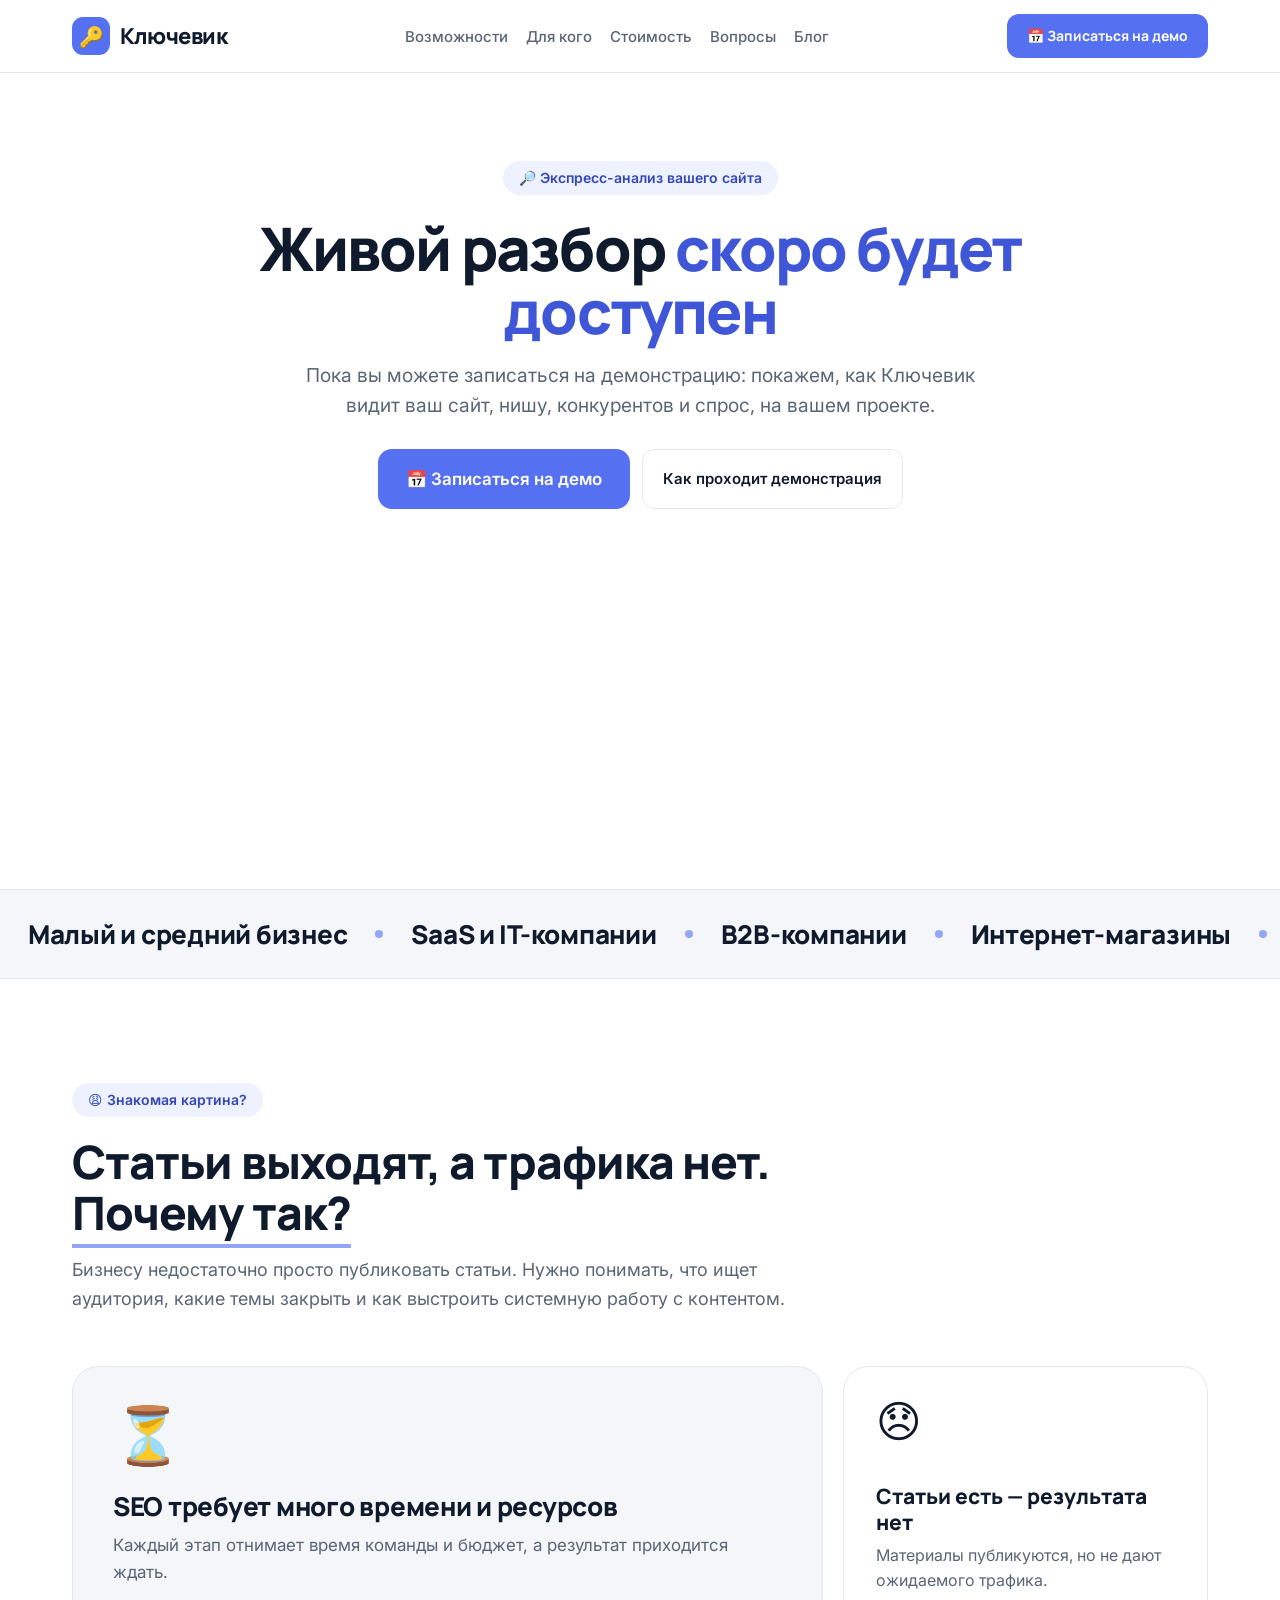
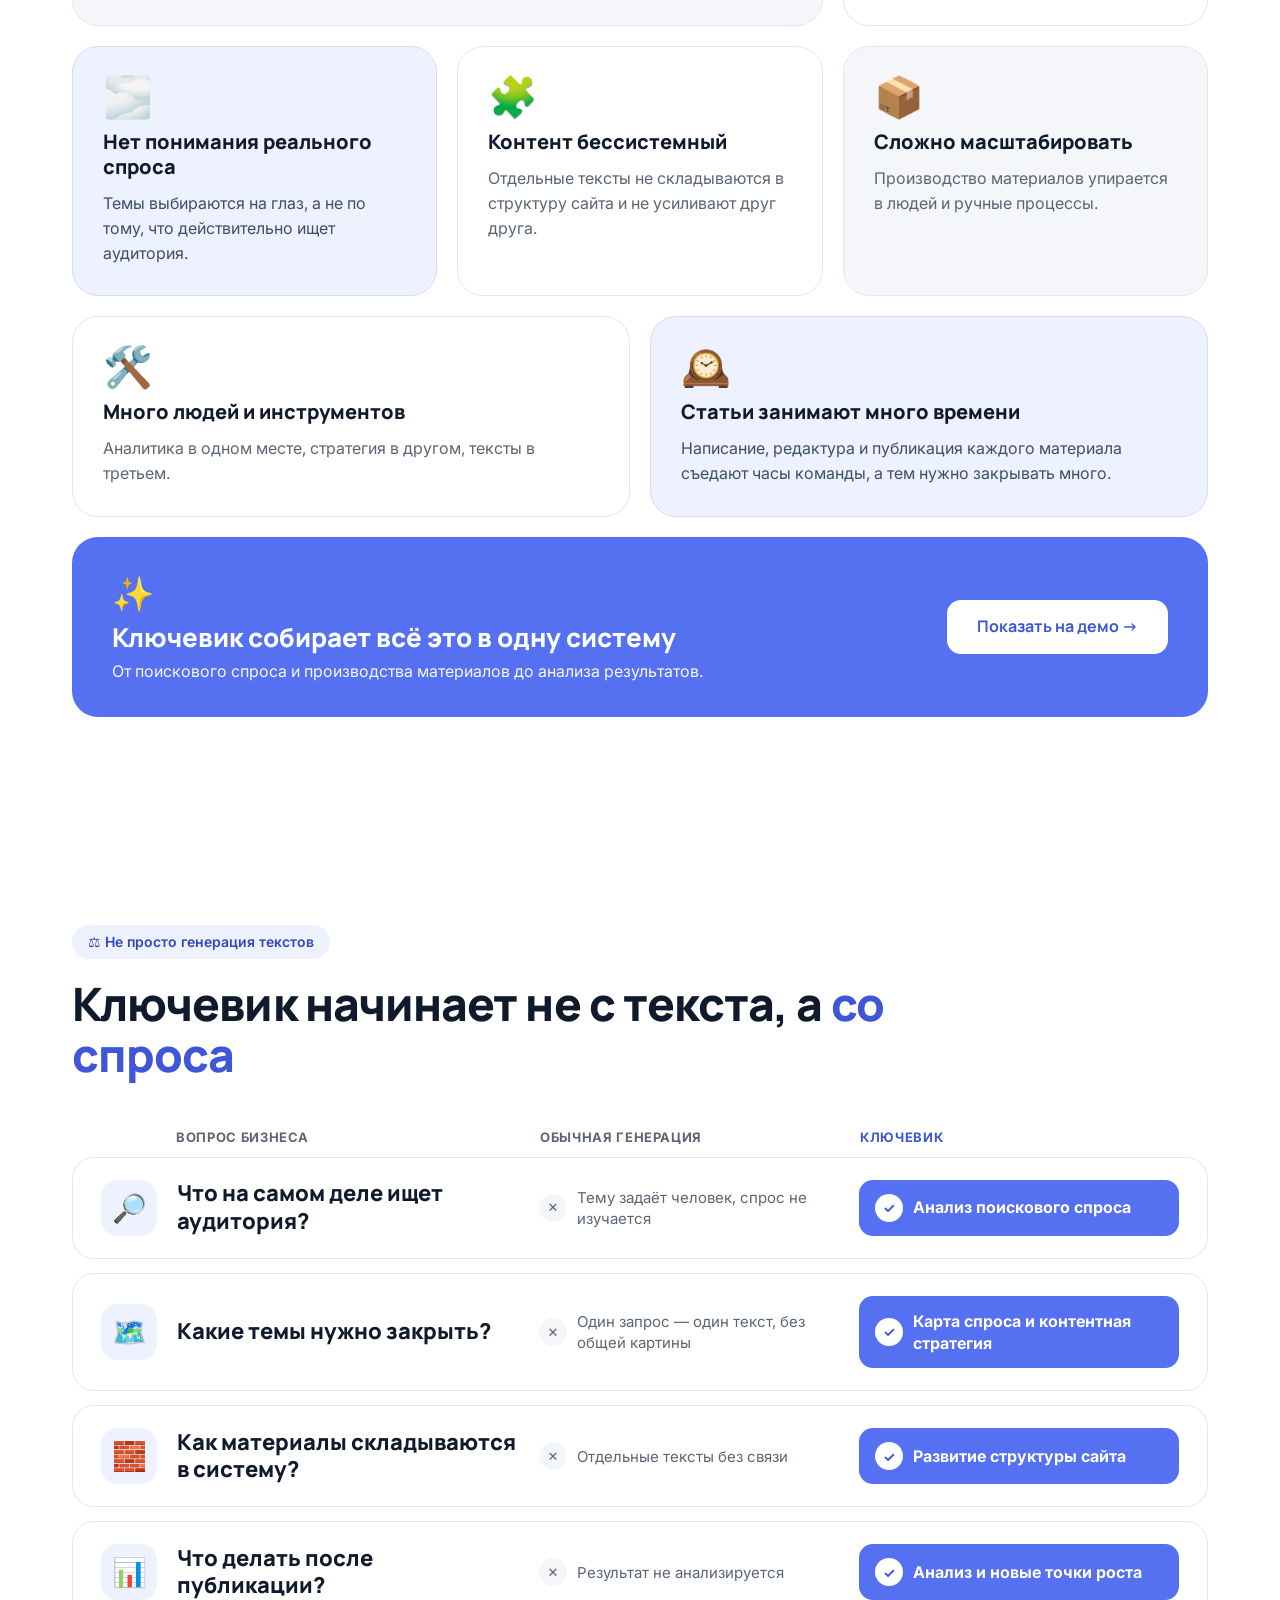
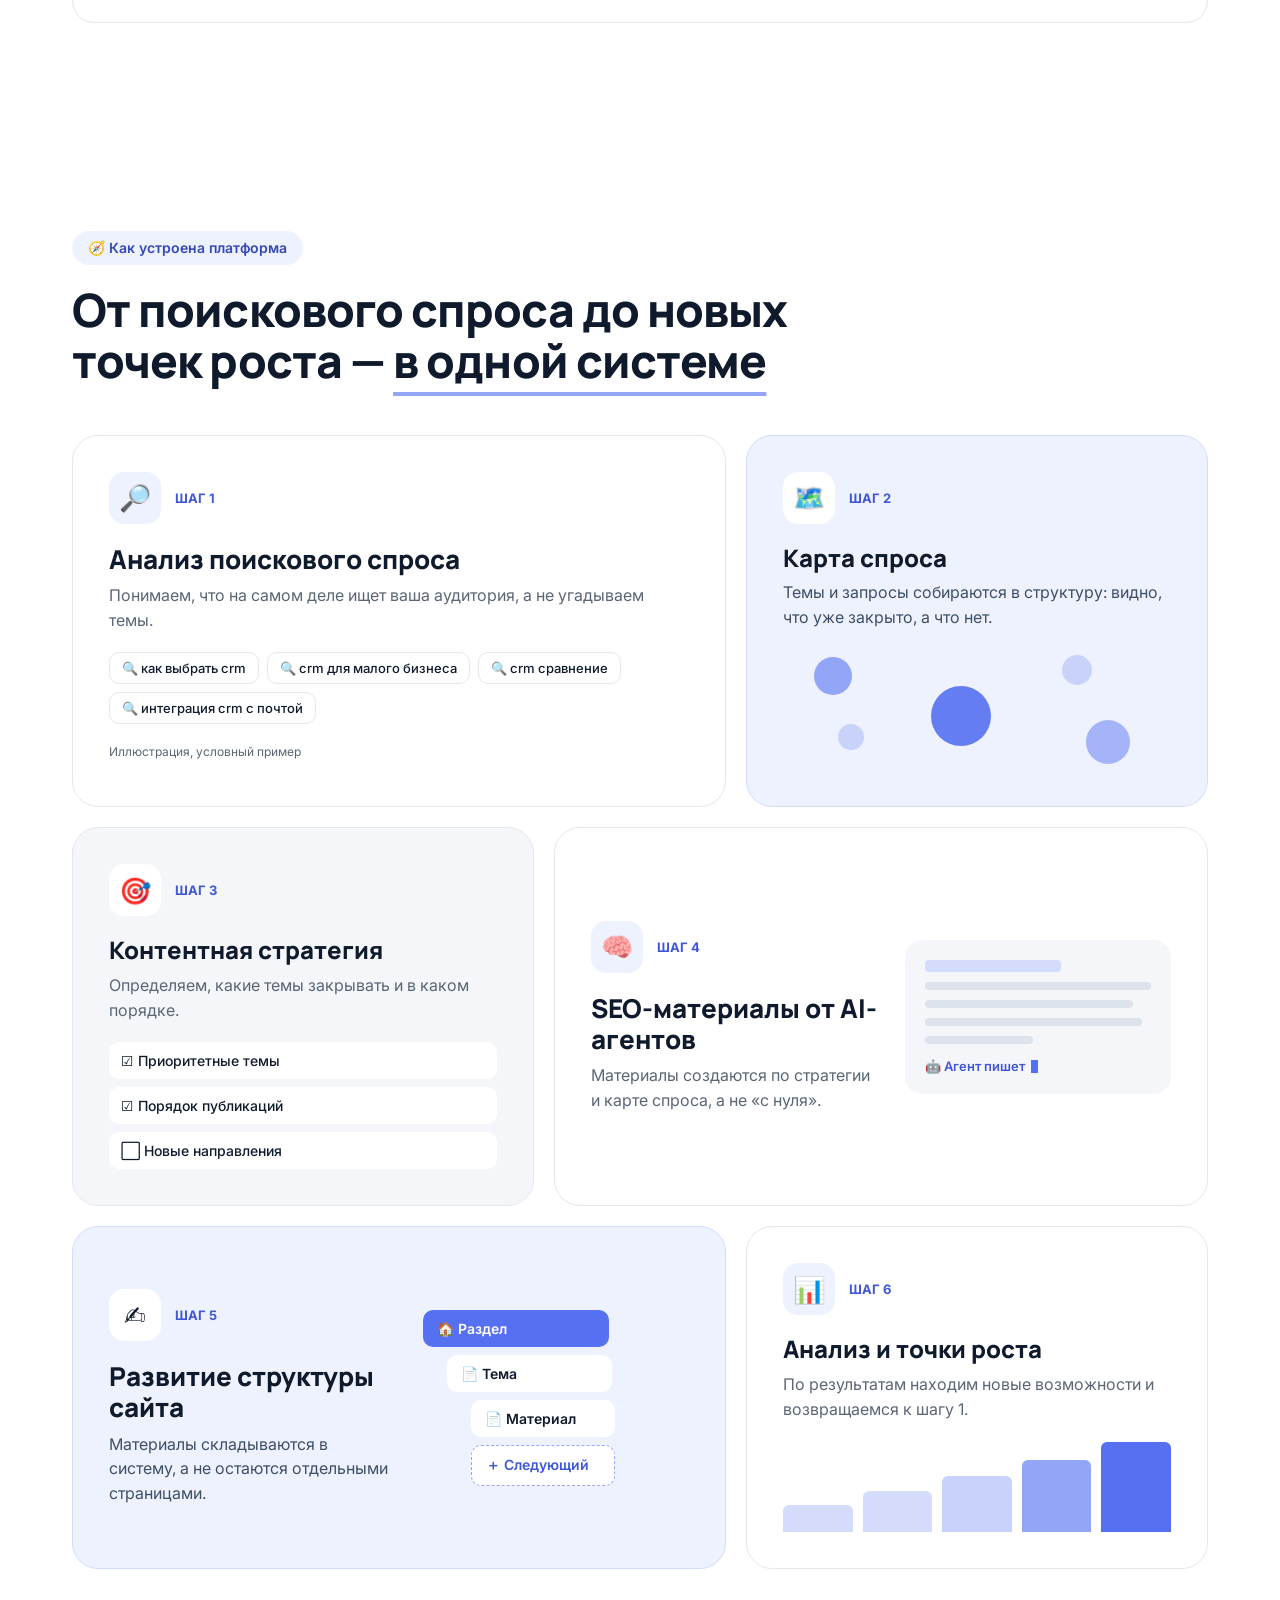
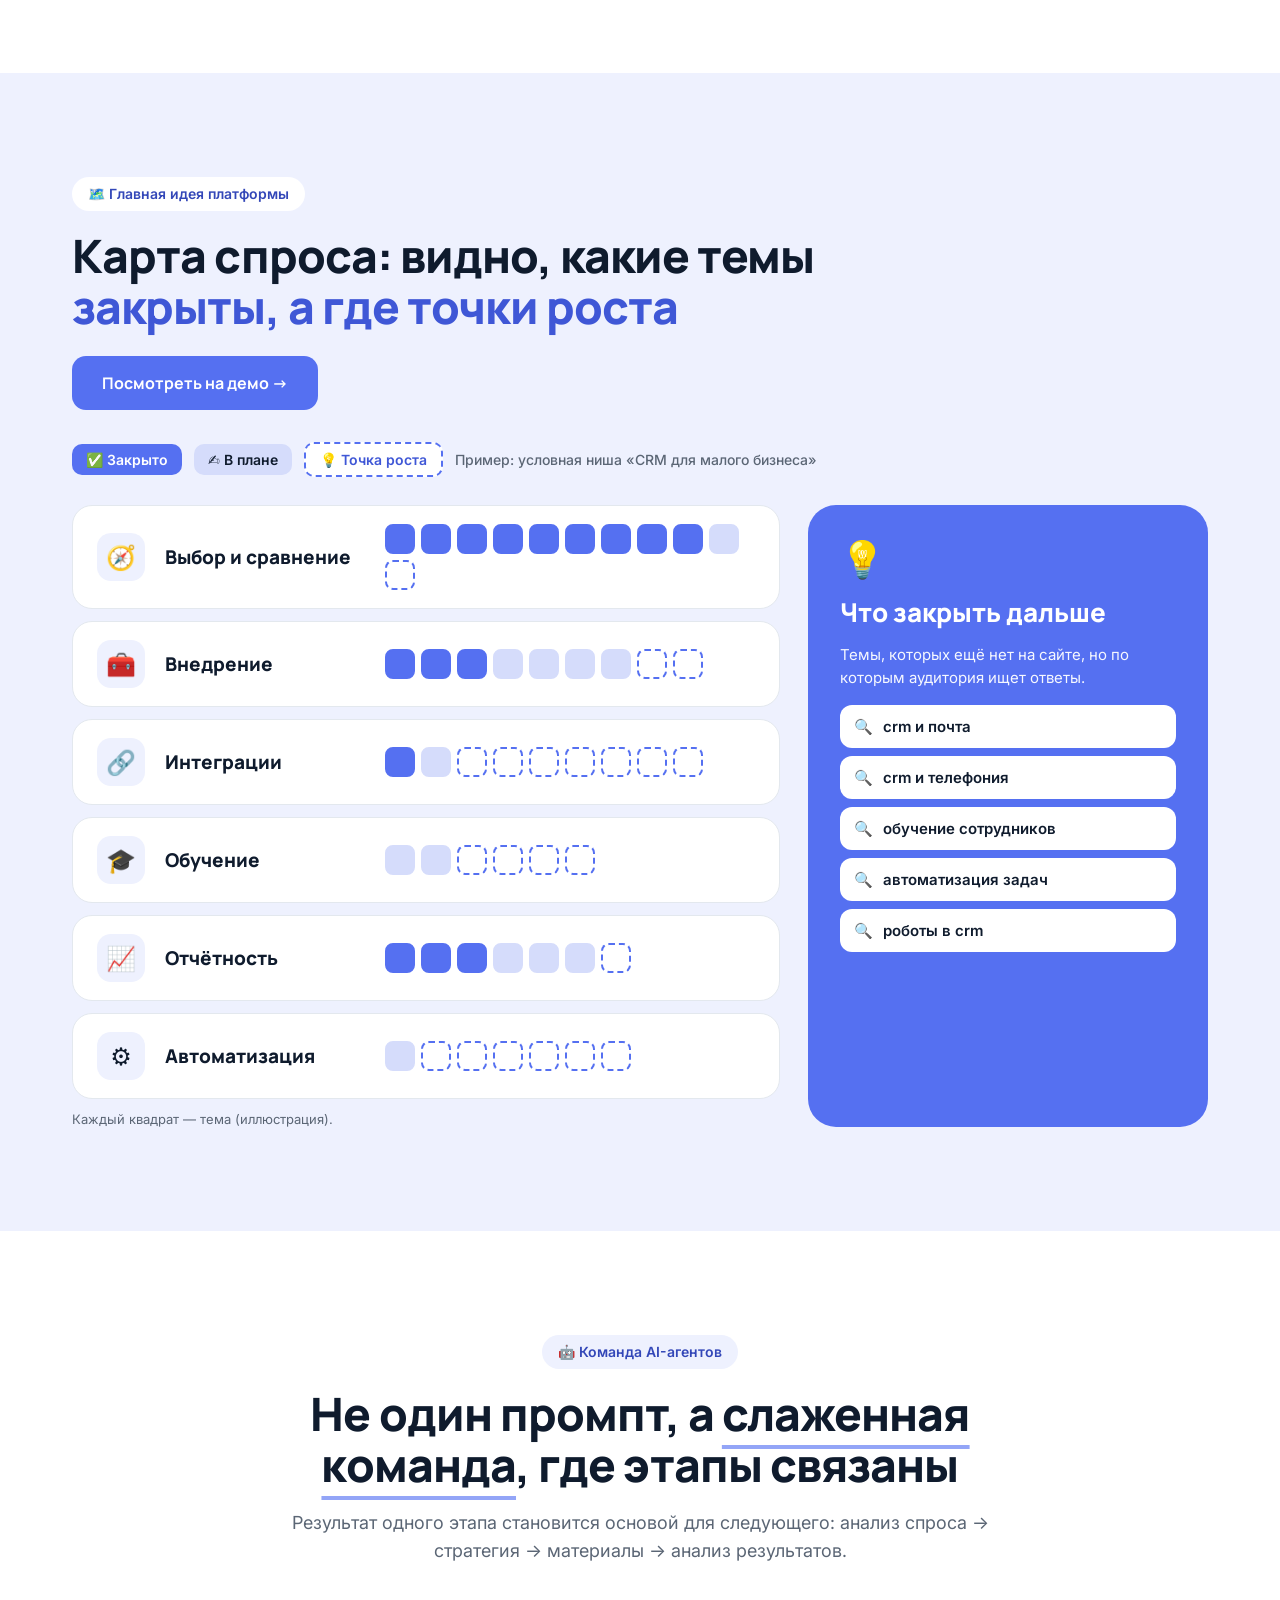
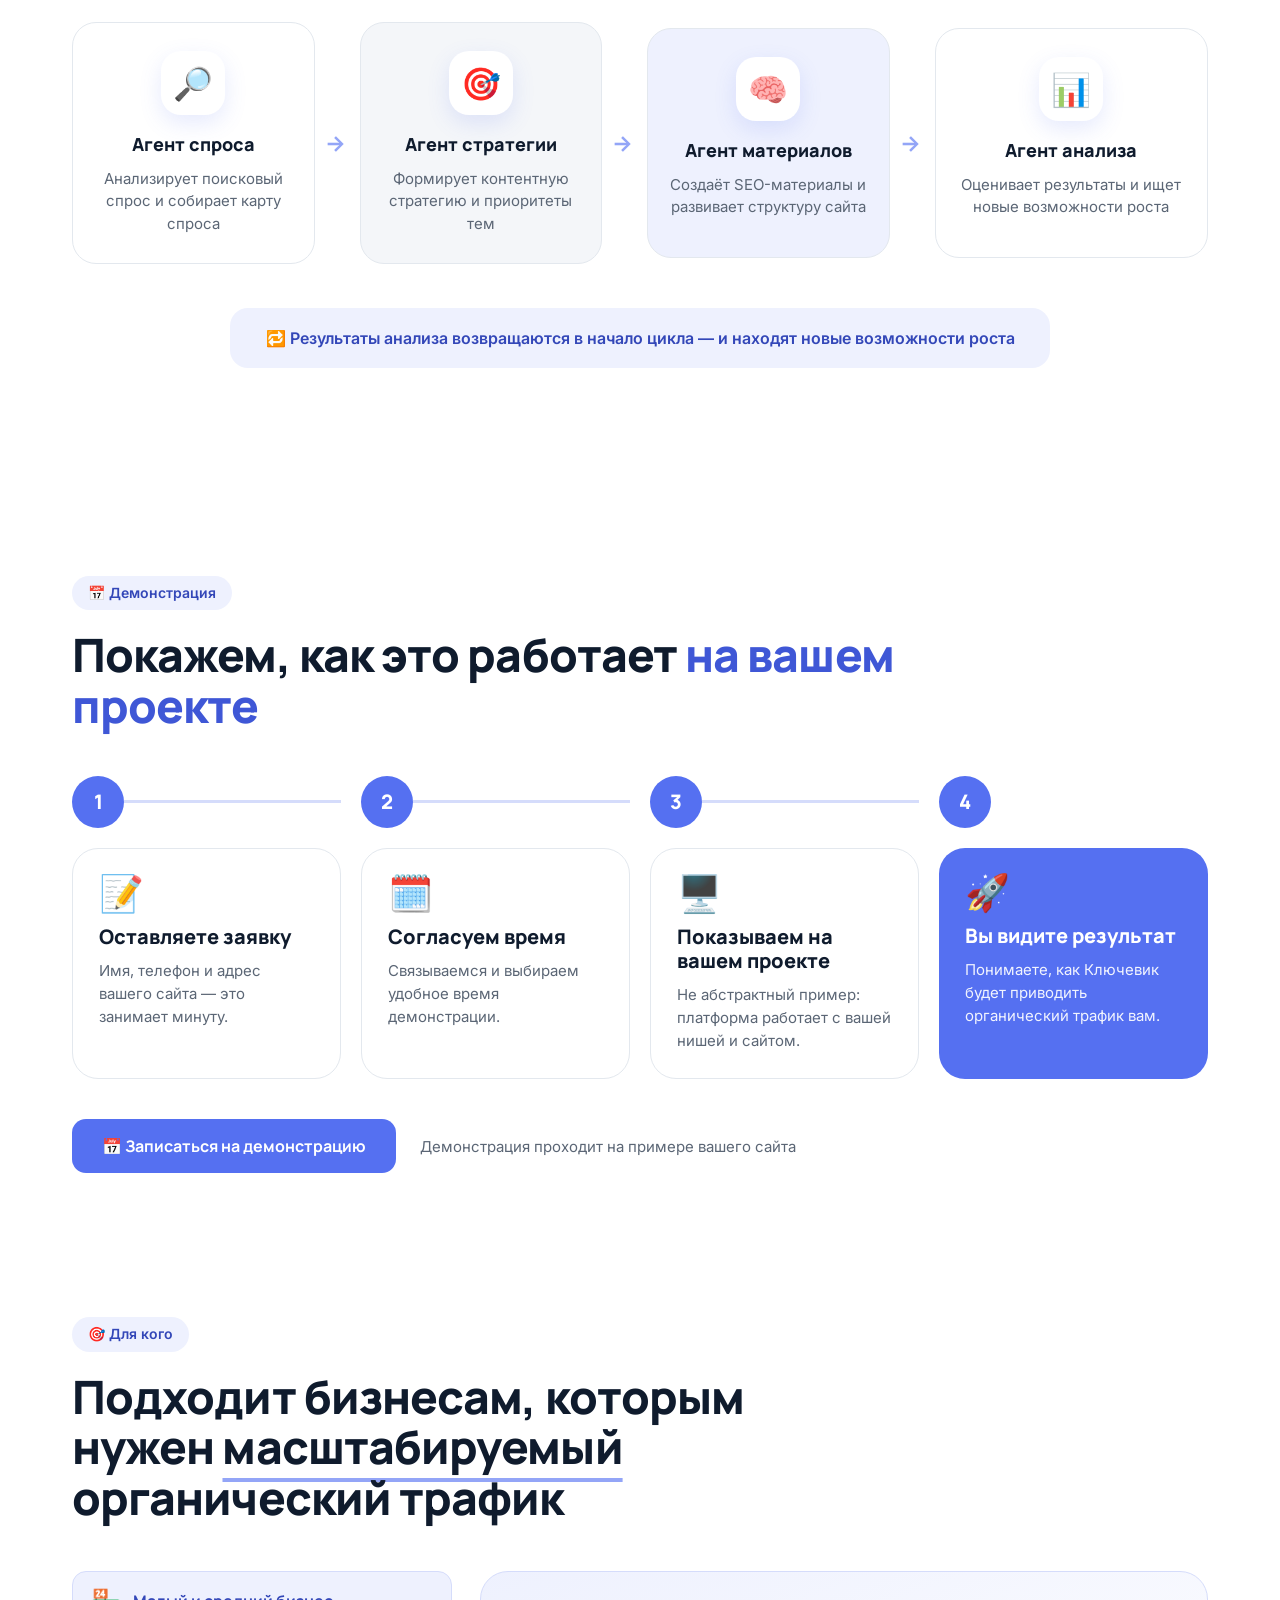
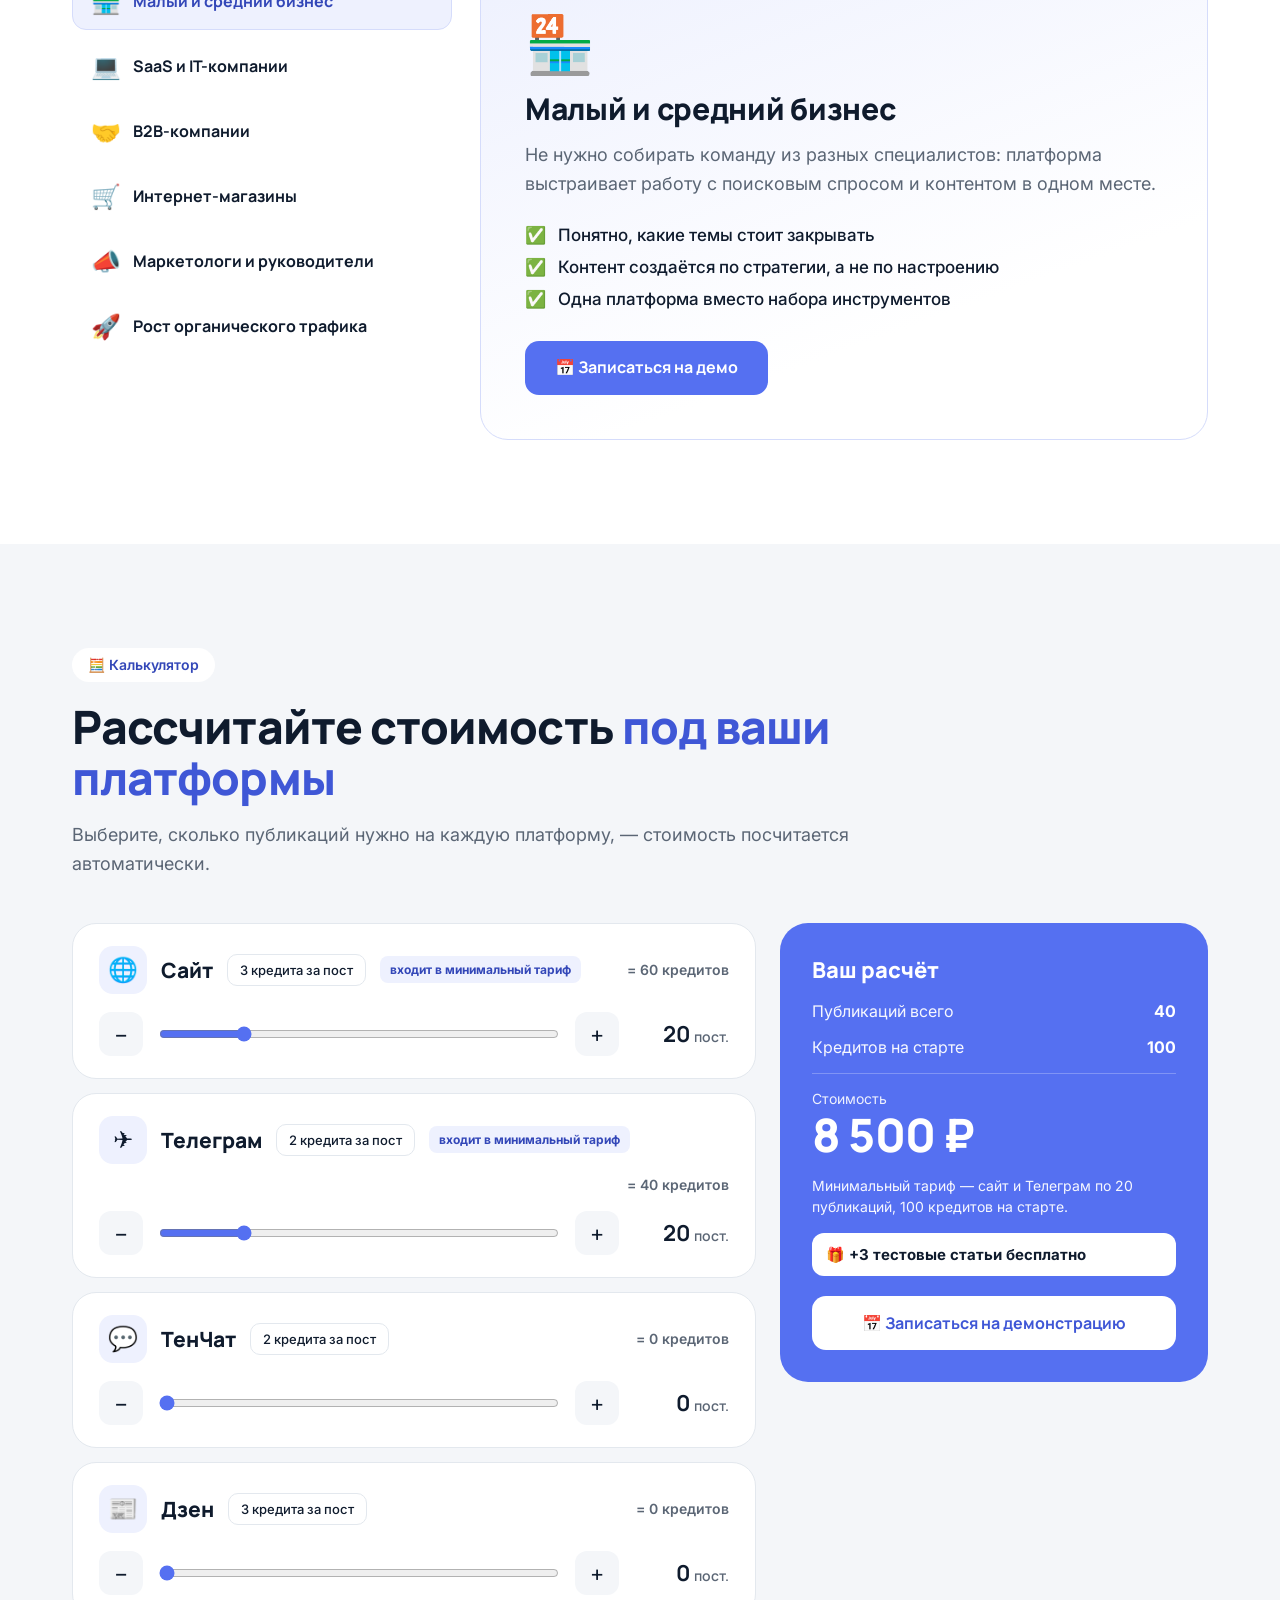
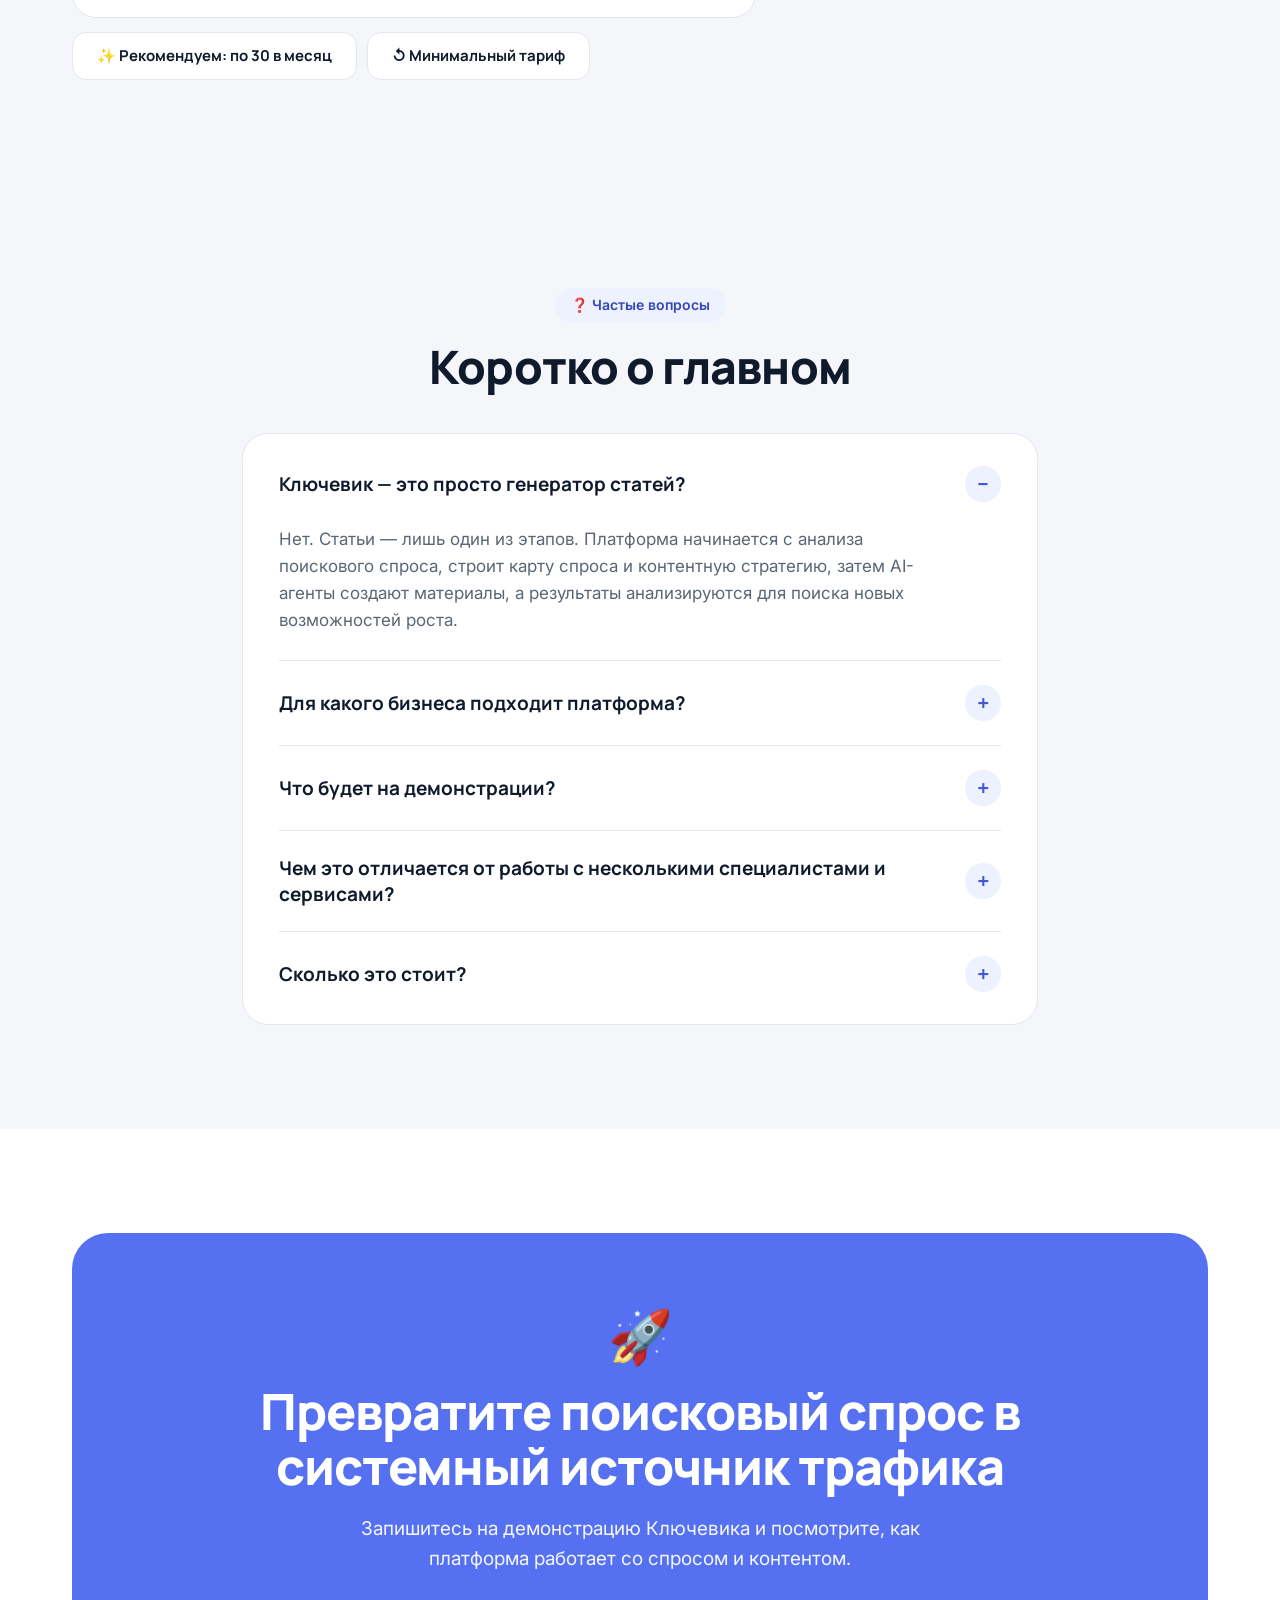
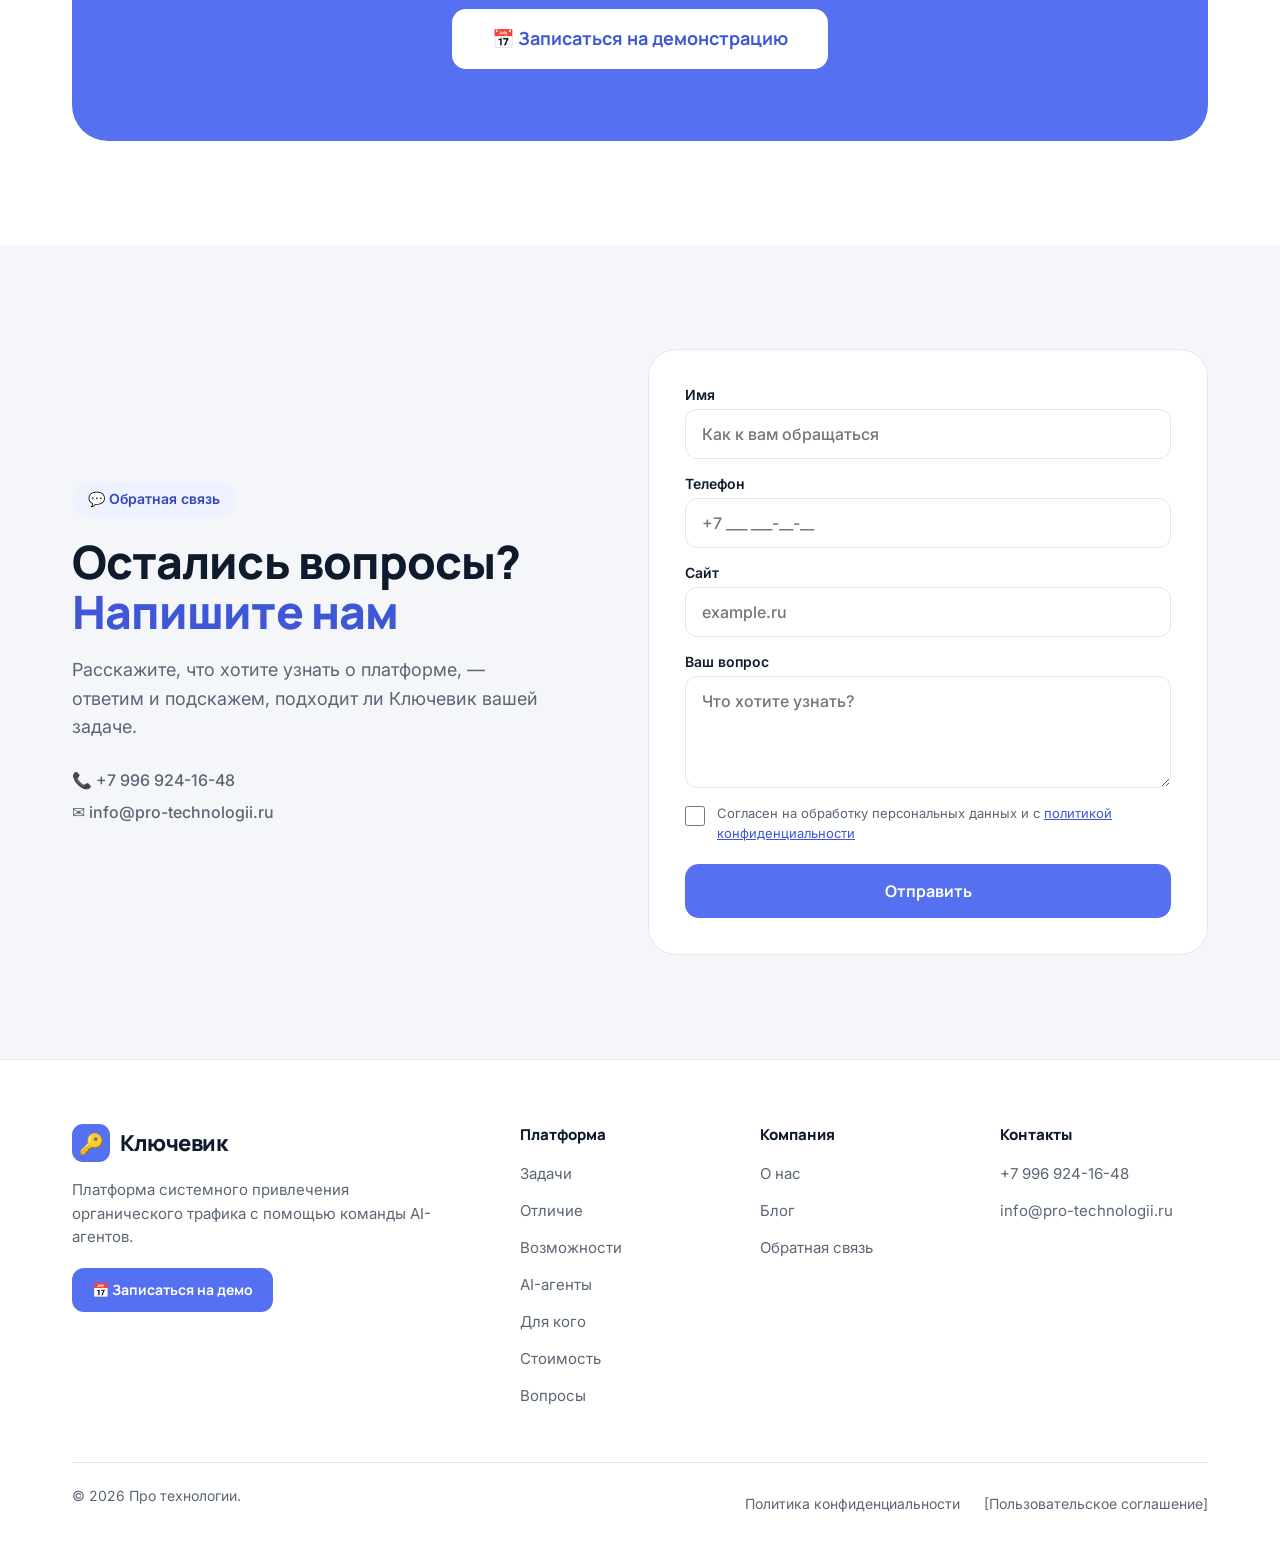
==== commit dd59a32e: "Первый экран: разметка и стили под живое демо Панели состояний 1–6, ошибок, ввода ниши и запасной ка" ====
--- a/index.html
+++ b/index.html
@@ -44,20 +44,23 @@
 
 <main id="main">
 
-<!-- HERO: экспресс-анализ сайта (6 состояний) -->
-<section class="hs" id="hs" aria-live="polite">
-  <div class="wrap">
+<!-- HERO: живой экспресс-анализ сайта (состояния 1–6, ошибки и запасная карточка; логика — script.js, блок «Первый экран») -->
+<section class="hs" id="hs">
+  <div class="wrap">
+    <!-- короткие сообщения для скринридера: ход анализа и смена состояния -->
+    <div class="sr-only" id="hs-status" role="status" aria-live="polite"></div>
 
     <!-- 1. Вставка ссылки -->
     <div class="hs-panel hs-center" data-hs="input">
       <span class="pill">🔎 Экспресс-анализ вашего сайта</span>
-      <h1 class="hs-h1">Вставьте ссылку на сайт — получите первую <span class="accent">карту спроса</span></h1>
-      <p class="hs-lead">Покажем, как Ключевик видит ваш бизнес: бренд, УТП, аудиторию, услуги и спрос по ключевым направлениям.</p>
+      <h1 class="hs-h1" tabindex="-1" data-hs-focus>Вставьте ссылку на сайт — получите первую <span class="accent">карту спроса</span></h1>
+      <p class="hs-lead">Покажем, как Ключевик видит ваш бизнес: нишу, аудиторию, конкурентов и спрос по ключевым фразам с реальной частотой из Яндекс Вордстата.</p>
       <form class="hs-form" id="hs-form" novalidate>
-        <input class="hs-inp" id="hs-site" name="site" type="text" inputmode="url" autocomplete="url" placeholder="https://ваш-сайт.ru" aria-label="Ссылка на сайт">
-        <button type="submit" class="hs-go">Проанализировать →</button>
+        <input class="hs-inp" id="hs-site" name="site" type="text" inputmode="url" autocomplete="url" placeholder="https://ваш-сайт.ru" aria-label="Ссылка на сайт" aria-describedby="hs-err hs-consent" spellcheck="false" autocapitalize="off">
+        <button type="submit" class="hs-go" id="hs-go">Проанализировать →</button>
       </form>
-      <p class="hs-err" id="hs-err" hidden>Введите адрес сайта, например example.ru</p>
+      <p class="hs-err" id="hs-err" role="alert" hidden></p>
+      <p class="hs-consent" id="hs-consent">Нажимая кнопку, вы соглашаетесь, что мы прочитаем открытые страницы сайта. <a href="/privacy" target="_blank" rel="noopener">Политика конфиденциальности</a></p>
       <div class="hs-steps3">
         <span class="chip">1️⃣ Вставляете ссылку</span><b>→</b><span class="chip">2️⃣ Агенты читают сайт</span><b>→</b><span class="chip">3️⃣ Получаете первые результаты</span>
       </div>
@@ -66,50 +69,57 @@
     <!-- 2. Идёт анализ -->
     <div class="hs-panel hs-center" data-hs="run" hidden>
       <span class="pill">⏳ Анализируем сайт</span>
-      <h2 class="hs-h2c" id="hs-domain-run"></h2>
-      <p class="hs-lead">Команда AI-агентов собирает первые результаты</p>
-      <div class="hs-list" id="hs-run-steps"></div>
+      <h2 class="hs-h2c" id="hs-domain-run" tabindex="-1" data-hs-focus></h2>
+      <p class="hs-lead">Команда AI-агентов собирает первые результаты. Обычно это занимает 1–2 минуты.</p>
+      <p class="hs-queue" id="hs-queue" hidden></p>
+      <div class="hs-bar" id="hs-bar-run" role="progressbar" aria-label="Ход анализа" aria-valuemin="0" aria-valuemax="100" aria-valuenow="0"><i></i></div>
+      <ol class="hs-list" id="hs-run-steps"></ol>
+      <button type="button" class="hs-ghost hs-cancel" id="hs-cancel">Отменить</button>
     </div>
 
     <!-- 3. Первые результаты -->
     <div class="hs-panel" data-hs="result" hidden>
       <div class="hs-head">
-        <div><span class="pill">✅ Первые результаты</span><h2 class="hs-h2">Так Ключевик видит <span class="accent" id="hs-domain-res"></span></h2></div>
+        <div><span class="pill">✅ Первые результаты</span><h2 class="hs-h2" tabindex="-1" data-hs-focus>Так Ключевик видит <span class="accent" id="hs-domain-res"></span></h2></div>
       </div>
       <div class="hs-cards4">
-        <div class="hs-card"><div class="hs-lab">🏷️ Бренд</div><div class="hs-card__t">Клининговая компания «Чистый дом»</div><div class="hs-card__s">Уборка квартир, домов и офисов для частных клиентов и малых компаний</div></div>
-        <div class="hs-card"><div class="hs-lab">💎 УТП</div><div class="hs-card__l">✅ Выезд в день обращения<br>✅ Фиксированная цена по смете<br>✅ Повторная уборка при замечаниях</div></div>
-        <div class="hs-card"><div class="hs-lab">👥 Аудитория</div><div class="hs-card__l">🏠 Владельцы квартир<br>🔑 Арендодатели<br>🏢 Офис-менеджеры</div></div>
-        <div class="hs-card"><div class="hs-lab">🧰 Услуги</div><div class="hs-chips"><span class="chip">Квартиры</span><span class="chip">После ремонта</span><span class="chip">Офисы</span><span class="chip">Мебель</span></div></div>
+        <div class="hs-card"><div class="hs-lab">🏷️ Бренд</div><div class="hs-card__t" id="hs-brand"></div><div class="hs-card__s" id="hs-brand-line"></div></div>
+        <div class="hs-card"><div class="hs-lab">🎯 Ниша</div><div class="hs-card__t" id="hs-niche"></div></div>
+        <div class="hs-card"><div class="hs-lab">👥 Аудитория</div><ul class="hs-card__l" id="hs-audience"></ul></div>
+        <div class="hs-card"><div class="hs-lab">🧰 Услуги</div><div class="hs-chips" id="hs-offers"></div></div>
+      </div>
+      <div class="hs-card hs-comp" id="hs-comp-card">
+        <div class="hs-lab">🏁 Конкуренты в выдаче Яндекса</div>
+        <ul class="hs-comp__list" id="hs-comp"></ul>
       </div>
       <div class="hs-card hs-tree">
-        <div class="hs-tree__head"><div><div class="hs-lab">📈 Дерево спроса</div><div class="hs-card__s">Ниша → направления → запросы. Показов в месяц по данным Яндекс Вордстата</div></div><div class="hs-legend"><span>✅ есть материал на сайте</span><span>💡 материала нет</span></div></div>
+        <div class="hs-tree__head"><div><div class="hs-lab">📈 Дерево спроса</div><div class="hs-card__s">Ниша → направления → фразы. Показов в месяц — только измеренные в Яндекс Вордстате; если замер не получен, так и написано.</div></div><div class="hs-legend" id="hs-legend" hidden><span>✅ есть материал на сайте</span><span>💡 материала нет</span><span>по прочитанным страницам</span></div></div>
         <div class="hs-tree__body">
-          <div class="hs-niche"><div class="hs-niche__k">НИША</div><div class="hs-niche__t">Клининговые услуги</div><div class="hs-niche__n">639 500</div><div class="hs-niche__u">показов в месяц</div></div>
+          <div class="hs-niche"><div class="hs-niche__k">НИША</div><div class="hs-niche__t" id="hs-niche-t"></div></div>
           <div class="hs-dirs" id="hs-dirs"></div>
         </div>
       </div>
       <div class="hs-cta">
-        <div><div class="hs-cta__t">Хотите увидеть, что напишут агенты?</div><div class="hs-cta__s">Создайте пробную статью по одному из запросов дерева. Цифры в примере условные.</div></div>
-        <div class="hs-cta__btns"><button type="button" class="hs-white" data-hs-go="topic">✨ Создать пробную статью</button><button type="button" class="hs-outline" data-open-modal>📅 Демо</button></div>
-      </div>
-    </div>
-
-    <!-- 4. Выбор запроса и площадки -->
+        <div><div class="hs-cta__t">Хотите увидеть, что напишут агенты?</div><div class="hs-cta__s">Создайте бесплатную пробную статью по одной из найденных фраз — регистрация не нужна.</div></div>
+        <div class="hs-cta__btns"><button type="button" class="hs-white" data-hs-go="topic">✨ Создать пробную статью</button><button type="button" class="hs-outline" data-hs-lead>📩 Оставить заявку</button><button type="button" class="hs-outline" data-hs-reset>Проверить другой сайт</button></div>
+      </div>
+    </div>
+
+    <!-- 4. Выбор фразы и площадки -->
     <div class="hs-panel" data-hs="topic" hidden>
       <div class="hs-head">
-        <div><span class="pill">✨ Следующий шаг</span><h2 class="hs-h2">Создайте пробную статью <span class="accent">по найденному запросу</span></h2><p class="hs-lead hs-lead--l">Выберите точку роста из дерева спроса — AI-агенты подготовят статью для Дзен.</p></div>
+        <div><span class="pill">✨ Следующий шаг</span><h2 class="hs-h2" tabindex="-1" data-hs-focus>Создайте пробную статью <span class="accent">по найденной фразе</span></h2><p class="hs-lead hs-lead--l">Выберите фразу и площадку — AI-агенты подготовят текст.</p></div>
         <button type="button" class="hs-ghost" data-hs-go="result">← К дереву спроса</button>
       </div>
       <div class="hs-two">
-        <div class="hs-card hs-topics"><div class="hs-lab">Выберите запрос <span>· показов в месяц, Яндекс Вордстат</span></div><div id="hs-topics" class="hs-topics__list" role="radiogroup" aria-label="Запрос для статьи"></div></div>
+        <div class="hs-card hs-topics"><div class="hs-lab" id="hs-topics-lab">Выберите фразу <span>· показов в месяц, Яндекс Вордстат</span></div><div id="hs-topics" class="hs-topics__list" role="radiogroup" aria-labelledby="hs-topics-lab"></div></div>
         <div class="hs-side">
-          <div class="hs-card hs-fmt"><div class="hs-lab">Формат пробной статьи</div>
-            <div class="hs-fmt__sel"><span>📰</span><div><b>Статья для Дзен</b><small>Заголовок, структура и оформление под площадку</small></div></div>
-            <div class="hs-card__s">Пробная статья готовится для Дзен. В платформе также доступны другие площадки:</div>
-            <div class="hs-chips"><span class="chip">🌐 Сайт</span><span class="chip">✈️ Телеграм</span><span class="chip">💬 ТенЧат</span></div>
-          </div>
-          <div class="hs-blue"><div class="hs-blue__t">Пробная статья по запросу</div><button type="button" class="hs-white hs-white--w" id="hs-start">✨ Создать пробную статью</button><div class="hs-blue__s">🎁 Пробная статья бесплатно</div></div>
+          <div class="hs-card hs-fmt"><div class="hs-lab" id="hs-plat-lab">Площадка</div>
+            <div class="hs-plats" id="hs-plats" role="radiogroup" aria-labelledby="hs-plat-lab"></div>
+            <div class="hs-card__s" id="hs-plat-more" hidden></div>
+          </div>
+          <p class="hs-err" id="hs-topic-err" role="alert" hidden></p>
+          <div class="hs-blue"><div class="hs-blue__t">Пробная статья по выбранной фразе</div><button type="button" class="hs-white hs-white--w" id="hs-start">✨ Создать пробную статью</button><div class="hs-blue__s">🎁 Пробная статья бесплатно, регистрация не нужна</div></div>
         </div>
       </div>
     </div>
@@ -117,30 +127,86 @@
     <!-- 5. Создаём статью -->
     <div class="hs-panel hs-center" data-hs="gen" hidden>
       <span class="pill">⏳ Агенты работают</span>
-      <h2 class="hs-h2c">Создаём пробную статью</h2>
-      <p class="hs-lead">Запрос: «<span id="hs-sel-gen"></span>» · Дзен · статья</p>
-      <div class="hs-list" id="hs-gen-steps"></div>
+      <h2 class="hs-h2c" tabindex="-1" data-hs-focus>Создаём пробную статью</h2>
+      <p class="hs-lead">Фраза: «<span id="hs-sel-gen"></span>» · <span id="hs-sel-gen-p"></span></p>
+      <div class="hs-bar" id="hs-bar-gen" role="progressbar" aria-label="Ход создания статьи" aria-valuemin="0" aria-valuemax="100" aria-valuenow="0"><i></i></div>
+      <ol class="hs-list" id="hs-gen-steps"></ol>
     </div>
 
     <!-- 6. Статья готова -->
     <div class="hs-panel" data-hs="article" hidden>
-      <div class="hs-head"><div><span class="pill">✅ Пробная статья готова</span><h2 class="hs-h2">Вот что подготовили агенты</h2></div></div>
+      <div class="hs-head"><div><span class="pill">✅ Пробная статья готова</span><h2 class="hs-h2" tabindex="-1" data-hs-focus>Вот что подготовили агенты</h2></div></div>
       <div class="hs-two hs-two--art">
-        <div class="hs-card hs-art">
-          <div class="hs-chips"><span class="chip">📍 Дзен · статья</span><span class="chip">🔎 Запрос: <span id="hs-sel-art"></span></span><span class="chip">📝 ≈ 1 200 слов</span></div>
+        <div class="hs-card hs-art" id="hs-art">
+          <div class="hs-chips" id="hs-art-chips"></div>
           <h3 class="hs-art__t" id="hs-art-title"></h3>
-          <p class="hs-art__p">Если вы ищете «<span id="hs-sel-art2"></span>», важно сначала понять, какие варианты есть и чем они отличаются. В этой статье разбираем, на что смотреть до заказа и как сравнить предложения.</p>
-          <div class="hs-art__h">1. Что входит в услугу</div><p class="hs-art__s">Состав работ зависит от исполнителя, поэтому перед заказом уточните, что именно включено и какие материалы используются.</p>
-          <div class="hs-art__h">2. От чего зависит цена</div><p class="hs-art__s">На стоимость влияют объём работ, сложность задачи и срочность — сравнивайте предложения по одинаковым условиям.</p>
-          <div class="hs-art__h">3. Как выбрать исполнителя</div><p class="hs-art__s">Смотрите на описание процесса, отзывы и условия гарантии: они говорят о качестве больше, чем цена.</p>
-          <div class="hs-art__fade" aria-hidden="true"></div>
+          <div class="hs-art__body" id="hs-art-body"></div>
+          <div class="hs-art__fade" id="hs-art-fade" aria-hidden="true" hidden></div>
         </div>
         <div class="hs-side">
-          <div class="hs-card"><div class="hs-lab">Что внутри</div><div class="hs-card__l">✅ Структура подобрана под запрос<br>✅ Заголовки и разделы расставлены<br>✅ Оформление под площадку</div></div>
+          <div class="hs-card"><div class="hs-lab">Что внутри</div><div class="hs-card__l">✅ Структура подобрана под фразу<br>✅ Заголовки и разделы расставлены<br>✅ Оформление под площадку</div></div>
           <div class="hs-card hs-card--mist"><div class="hs-lab">🎁 Пробная статья</div><div class="hs-card__t hs-card__t--big">Использована 1 из 1</div></div>
-          <div class="hs-card"><div class="hs-lab">Другие площадки</div><div class="hs-card__s">Кроме Дзен, в платформе доступны:</div><div class="hs-chips"><span class="chip">🌐 Сайт</span><span class="chip">✈️ Телеграм</span><span class="chip">💬 ТенЧат</span></div></div>
-          <div class="hs-blue"><div class="hs-blue__t">Хотите больше статей? Покажем, как это работает на вашем проекте</div><button type="button" class="hs-white hs-white--w" data-open-modal>📅 Записаться на демонстрацию</button></div>
-        </div>
+          <button type="button" class="hs-ghost" id="hs-copy">📋 Скопировать текст</button>
+          <div class="hs-blue"><div class="hs-blue__t">Хотите больше статей? Покажем, как это работает на вашем проекте</div><button type="button" class="hs-white hs-white--w" data-hs-lead>📩 Оставить заявку</button><button type="button" class="hs-outline" data-hs-reset>Проверить другой сайт</button></div>
+        </div>
+      </div>
+    </div>
+
+    <!-- боковое: сайт закрыт для чтения, нужна ниша -->
+    <div class="hs-panel hs-center" data-hs="niche" hidden>
+      <span class="pill">✍️ Нужна подсказка</span>
+      <h2 class="hs-h2c" tabindex="-1" data-hs-focus>Сайт закрыт от чтения</h2>
+      <p class="hs-lead">Роботам нельзя читать страницы этого сайта, поэтому напишите нишу своими словами — мы продолжим без чтения сайта.</p>
+      <form class="hs-form" id="hs-niche-form" novalidate>
+        <input class="hs-inp" id="hs-niche-inp" name="niche" type="text" maxlength="200" aria-label="Ниша своими словами" aria-describedby="hs-niche-err" placeholder="Например: клининг квартир в Казани">
+        <button type="submit" class="hs-go" id="hs-niche-go">Продолжить →</button>
+      </form>
+      <p class="hs-err" id="hs-niche-err" role="alert" hidden></p>
+      <button type="button" class="hs-ghost" data-hs-reset>Проверить другой сайт</button>
+    </div>
+
+    <!-- боковое: ошибки и лимиты -->
+    <div class="hs-panel hs-center" data-hs="error" hidden>
+      <span class="pill">⚠️ Не получилось</span>
+      <h2 class="hs-h2c" id="hs-error-t" tabindex="-1" data-hs-focus></h2>
+      <p class="hs-lead" id="hs-error-d" role="alert"></p>
+      <div class="hs-cta__btns hs-err-btns">
+        <button type="button" class="hs-go" data-hs-lead>📩 Оставить заявку</button>
+        <button type="button" class="hs-ghost" id="hs-error-retry" hidden>Попробовать ещё раз</button>
+        <button type="button" class="hs-ghost" data-hs-reset>Проверить другой сайт</button>
+      </div>
+    </div>
+
+    <!-- демо выключено или недоступно -->
+    <div class="hs-panel hs-center" data-hs="off" hidden>
+      <span class="pill">🔎 Экспресс-анализ вашего сайта</span>
+      <h1 class="hs-h1" tabindex="-1" data-hs-focus>Живой разбор <span class="accent">скоро будет доступен</span></h1>
+      <p class="hs-lead">Пока вы можете записаться на демонстрацию: покажем, как Ключевик видит ваш сайт, нишу, конкурентов и спрос, на вашем проекте.</p>
+      <div class="hs-cta__btns hs-err-btns">
+        <button type="button" class="hs-go" data-open-modal>📅 Записаться на демо</button>
+        <a class="hs-ghost hs-link" href="#demo">Как проходит демонстрация</a>
+      </div>
+    </div>
+
+    <!-- заявка: показывается вместе с результатами и ошибками -->
+    <div class="hs-lead-box" id="hs-lead-box" hidden>
+      <form class="form hs-leadform" id="hs-lead-form" novalidate aria-labelledby="hs-lead-t">
+        <div>
+          <h3 class="hs-lead-t" id="hs-lead-t" tabindex="-1">Оставьте заявку — покажем на вашем проекте</h3>
+          <p class="hs-card__s">Свяжемся в рабочее время. Выбранная фраза и площадка передадутся вместе с заявкой.</p>
+        </div>
+        <label>Имя<input class="inp" type="text" name="name" autocomplete="name" required placeholder="Как к вам обращаться"></label>
+        <label>Телефон<input class="inp" type="tel" name="phone" autocomplete="tel" required placeholder="+7 ___ ___-__-__"></label>
+        <label>Сайт<input class="inp" type="text" name="site" autocomplete="url" placeholder="example.ru"></label>
+        <label class="hs-trap" aria-hidden="true">Не заполняйте это поле<input type="text" name="website" tabindex="-1" autocomplete="off"></label>
+        <label class="agree"><input type="checkbox" name="agree" required><span>Согласен на обработку персональных данных и с <a href="/privacy" target="_blank" rel="noopener">политикой конфиденциальности</a></span></label>
+        <p class="hs-err" id="hs-lead-err" role="alert" hidden></p>
+        <button class="btn btn--block" type="submit" id="hs-lead-go">Отправить заявку</button>
+      </form>
+      <div class="done" id="hs-lead-done" hidden>
+        <div class="done__emoji" aria-hidden="true">✅</div>
+        <h3 tabindex="-1" id="hs-lead-done-t">Заявка отправлена</h3>
+        <p>Свяжемся в рабочее время.</p>
       </div>
     </div>
 
--- a/styles.css
+++ b/styles.css
@@ -648,8 +648,6 @@
 .hs-niche::after{content:"";position:absolute;left:100%;top:50%;width:28px;height:2px;background:var(--mist2)}
 .hs-niche__k{font-size:12px;font-weight:700;letter-spacing:.06em;opacity:.85}
 .hs-niche__t{margin-top:6px;font-family:var(--fh);font-weight:800;font-size:22px;line-height:1.15}
-.hs-niche__n{margin-top:10px;font-family:var(--fh);font-weight:800;font-size:28px}
-.hs-niche__u{font-size:12px;opacity:.85}
 .hs-dirs{flex:1;min-width:0;display:flex;flex-direction:column}
 .hs-dir{position:relative;display:flex;align-items:center;padding:7px 0 7px 28px}
 .hs-dir::before{content:"";position:absolute;left:0;top:0;bottom:0;width:2px;background:var(--mist2)}
@@ -707,7 +705,7 @@
 .hs-blue__t{font-family:var(--fh);font-weight:800;font-size:21px;line-height:1.25}
 .hs-blue__s{font-size:14px;opacity:.92}
 
-.hs-art{flex:1.7;padding:30px 34px;position:relative;overflow:hidden;max-height:640px;gap:0}
+.hs-art{flex:1.7;padding:30px 34px;position:relative;overflow:hidden;gap:0}
 .hs-art__t{margin-top:16px;font-size:30px;font-weight:800;line-height:1.2}
 .hs-art__p{margin-top:14px;font-size:17px;line-height:1.65}
 .hs-art__h{margin-top:20px;font-family:var(--fh);font-weight:800;font-size:20px}
@@ -751,3 +749,75 @@
   .hs-ghost{width:100%}
 }
 @media (prefers-reduced-motion:reduce){.hs-panel{animation:none}}
+
+/* ---- живое демо: добавления к состояниям первого экрана ---- */
+.sr-only{position:absolute;width:1px;height:1px;margin:-1px;padding:0;overflow:hidden;clip:rect(0 0 0 0);white-space:nowrap;border:0}
+.hs [data-hs-focus]:focus{outline:none}
+.hs-consent{margin-top:14px;max-width:620px;font-size:13px;line-height:1.5;color:var(--gray)}
+.hs-consent a{color:var(--blue-t);text-decoration:underline}
+.hs-go:disabled,.hs-white:disabled,.btn:disabled{opacity:.6;cursor:not-allowed}
+.hs-go{min-height:44px}
+.hs-err{text-align:left}
+.hs-center .hs-err{text-align:center}
+.hs-queue{margin-top:14px;font-weight:600;color:var(--mist-t)}
+.hs-bar{margin-top:28px;width:100%;max-width:640px;height:10px;border-radius:5px;background:var(--mist);overflow:hidden}
+.hs-bar i{display:block;height:100%;width:0;background:var(--blue);border-radius:5px;transition:width .6s ease}
+.hs-bar+.hs-list{margin-top:20px}
+.hs-step.is-skip{opacity:.7}
+.hs-step.is-skip .hs-step__dot{background:var(--soft)}
+.hs-cancel{margin-top:26px;min-height:44px}
+.hs-ghost{min-height:44px}
+.hs-link{display:inline-flex;align-items:center;justify-content:center}
+.hs-comp{margin-top:14px}
+.hs-comp__list{display:grid;grid-template-columns:repeat(auto-fit,minmax(240px,1fr));gap:10px;margin-top:6px}
+.hs-comp__list li{padding:12px 14px;border-radius:14px;background:var(--soft);min-width:0}
+.hs-comp__list b{display:block;font-family:var(--fh);font-size:15px;overflow-wrap:anywhere}
+.hs-comp__list span{display:block;margin-top:3px;font-size:13px;line-height:1.45;color:var(--gray)}
+.hs-card__l li{margin:2px 0}
+.hs-card__t{overflow-wrap:anywhere}
+.hs-niche__t{overflow-wrap:anywhere}
+.hs-kw__f{flex:0 0 auto;min-width:76px}
+.hs-kw__f.is-wait{font-weight:500;font-size:13px;color:var(--gray);text-align:right}
+.hs-kw__f[tabindex]{cursor:help}
+.hs-kw__bar i.is-none{width:0}
+.hs-topic{min-height:44px}
+.hs-topic__f{flex:0 0 auto;min-width:86px}
+.hs-topic__f.is-wait{font-weight:500;font-size:13px;color:var(--gray)}
+.hs-topic:focus-visible,.hs-plat:focus-visible{outline:3px solid var(--ring);outline-offset:2px}
+.hs-plats{display:flex;flex-direction:column;gap:10px}
+.hs-plat{display:flex;align-items:center;gap:12px;min-height:44px;padding:14px 18px;border-radius:16px;border:1.5px solid var(--line);background:#fff;font:600 16px var(--fb);color:inherit;text-align:left;cursor:pointer;width:100%}
+.hs-plat:hover{border-color:var(--sky)}
+.hs-plat.is-sel{background:var(--mist);border-color:var(--blue)}
+.hs-plat small{display:block;font-weight:400;font-size:13px;color:var(--gray)}
+.hs-art.is-fade{max-height:640px}
+.hs-art__body{margin-top:8px}
+.hs-art__body h4,.hs-art__body h5{font-family:var(--fh);font-weight:800}
+.hs-art__body h4{margin-top:22px;font-size:21px}
+.hs-art__body h5{margin-top:16px;font-size:18px}
+.hs-art__body p{margin-top:12px;font-size:17px;line-height:1.65}
+.hs-art__body ul{margin:10px 0 0 22px;padding:0;list-style:disc}
+.hs-art__body li{margin-top:6px;font-size:17px;line-height:1.6}
+.hs-art__t{overflow-wrap:anywhere}
+.hs-err-btns{margin-top:28px;justify-content:center}
+.hs-err-btns .hs-go{padding:0 28px}
+.hs-lead-box{margin:36px auto 0;max-width:560px;padding:28px;border:1.5px solid var(--line);border-radius:22px;background:#fff}
+.hs-lead-box[hidden]{display:none}
+.hs-lead-t{font-size:24px;font-weight:800;line-height:1.2}
+.hs-lead-t:focus,.hs-lead-box .done h3:focus{outline:none}
+.hs-trap{position:absolute!important;left:-9999px;width:1px;height:1px;overflow:hidden}
+.hs-lead-box .hs-card__s{margin-top:8px}
+@media (max-width:640px){
+  .hs-lead-box{padding:20px 16px}
+  .hs-cta__btns .hs-white,.hs-cta__btns .hs-outline{flex:1 1 100%}
+  .hs-err-btns{width:100%;flex-direction:column}
+  .hs-err-btns>*{width:100%}
+  .hs-kw__f{margin-left:auto}
+  .hs-h1{font-size:clamp(28px,8vw,36px)}
+  .hs-art__t{font-size:22px}
+}
+
+/* подсказка у измеренной частоты: источник и дата замера (наведение и фокус на строке) */
+.hs-kw__f,.hs-topic__f{position:relative}
+.hs-kw:hover .hs-kw__f[data-tip]::after,.hs-kw:focus-visible .hs-kw__f[data-tip]::after,
+.hs-topic:hover .hs-topic__f[data-tip]::after,.hs-topic:focus-visible .hs-topic__f[data-tip]::after{content:attr(data-tip);position:absolute;right:0;bottom:calc(100% + 6px);z-index:5;width:max-content;max-width:230px;padding:6px 10px;border-radius:8px;background:var(--ink);color:#fff;font:500 12px/1.4 var(--fb);text-align:left;white-space:normal;pointer-events:none}
+.hs-kw{min-height:44px}
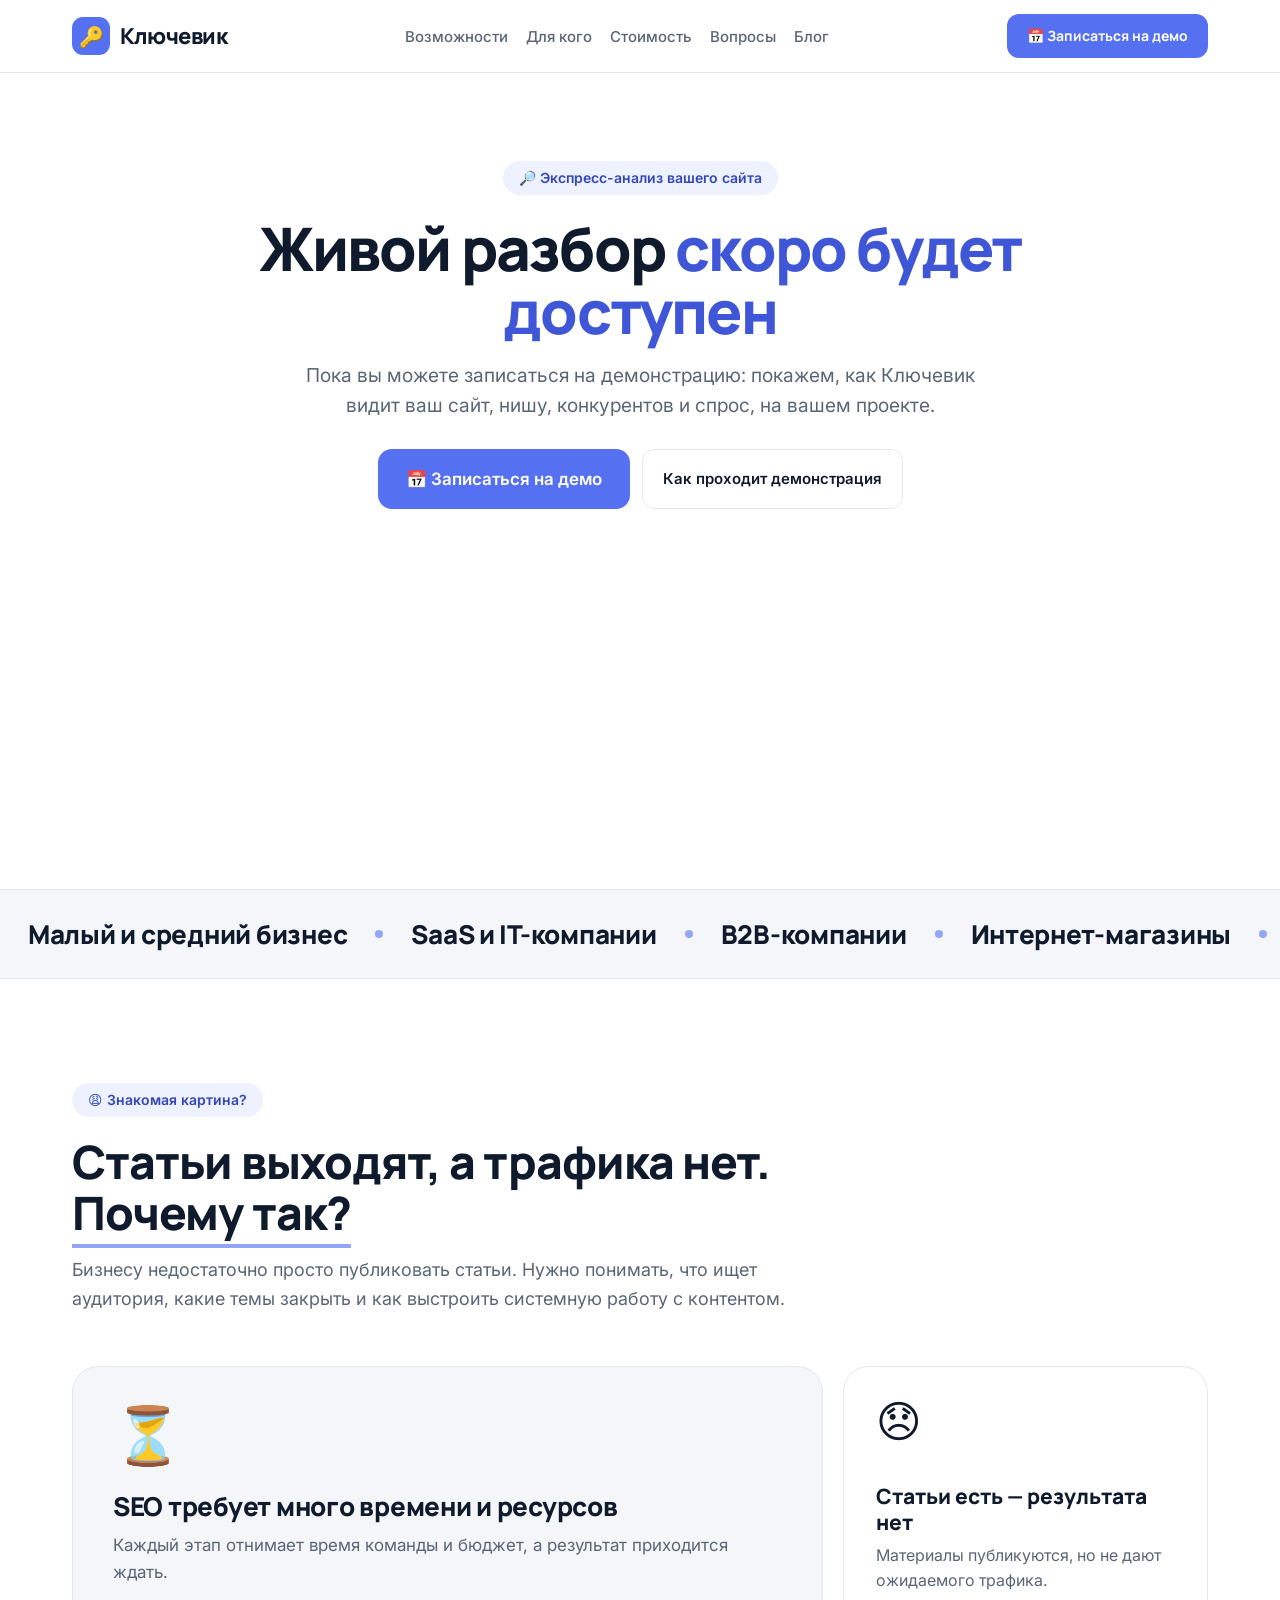
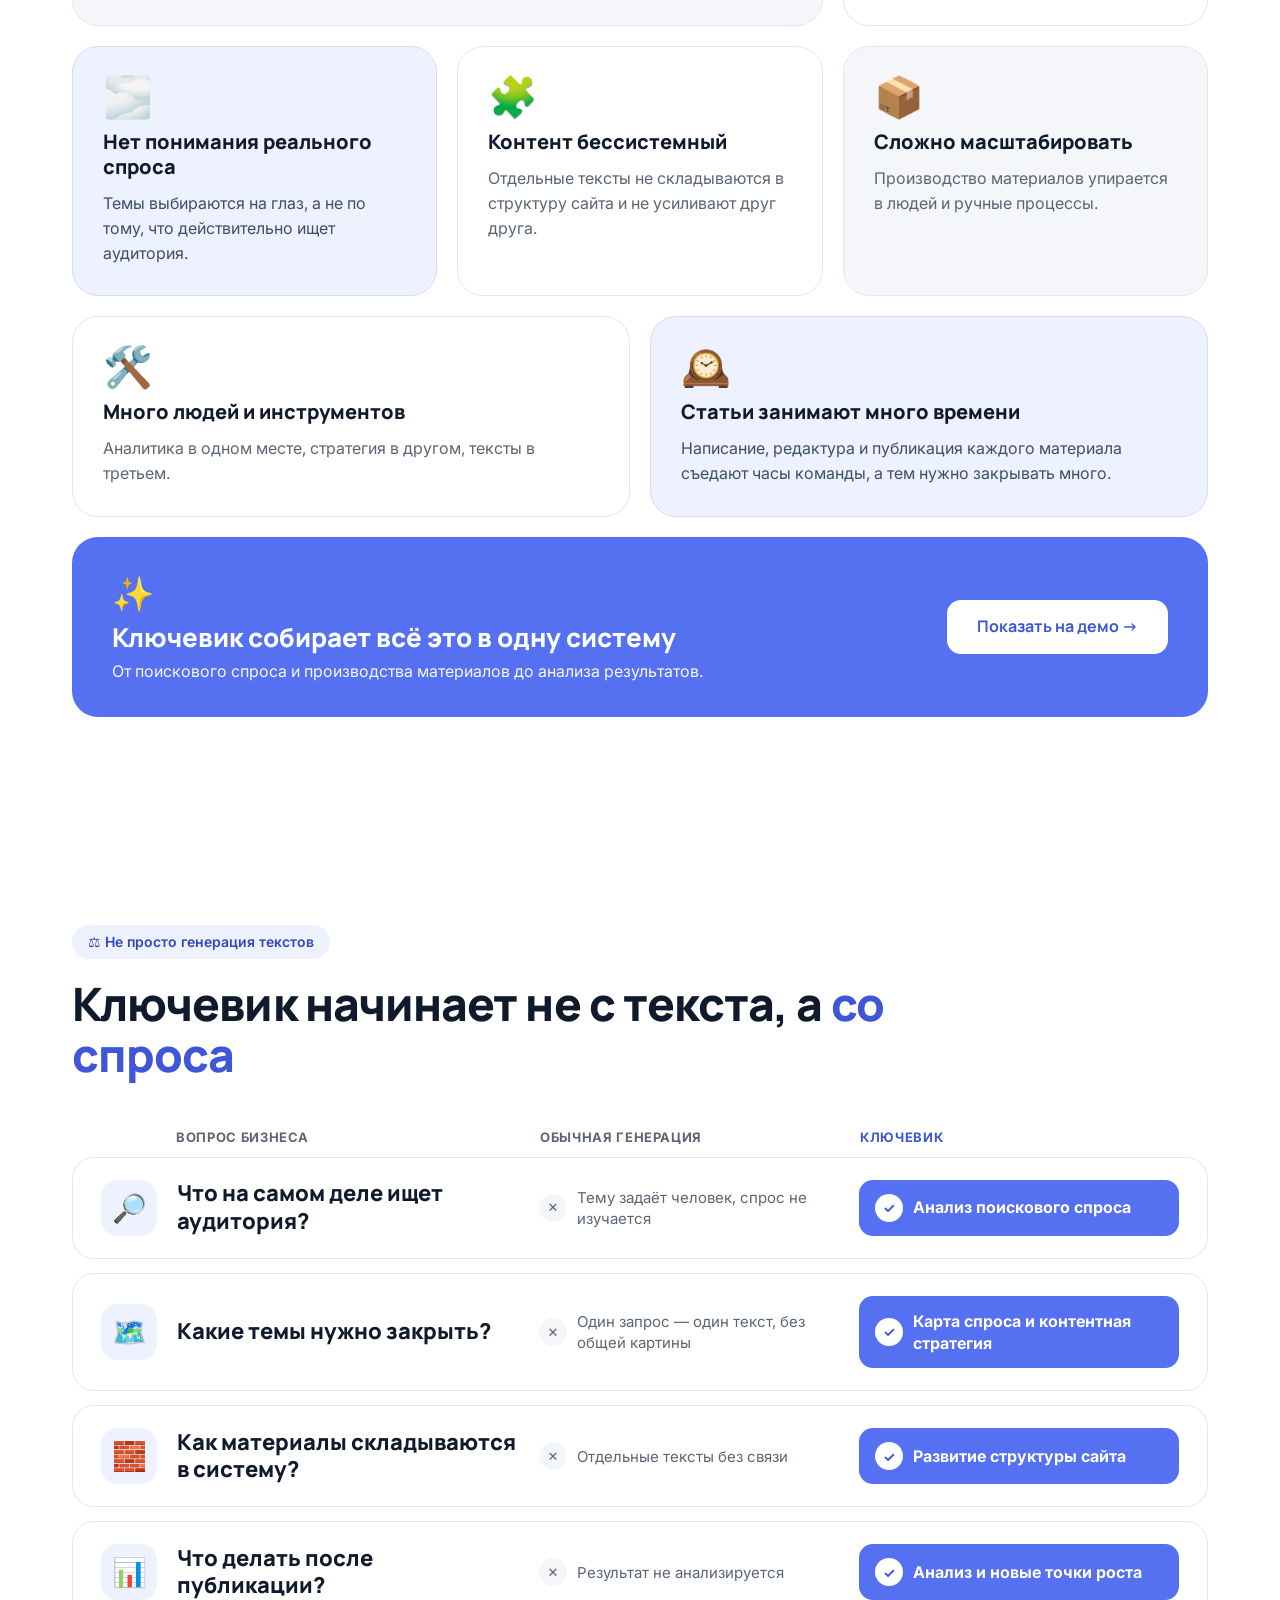
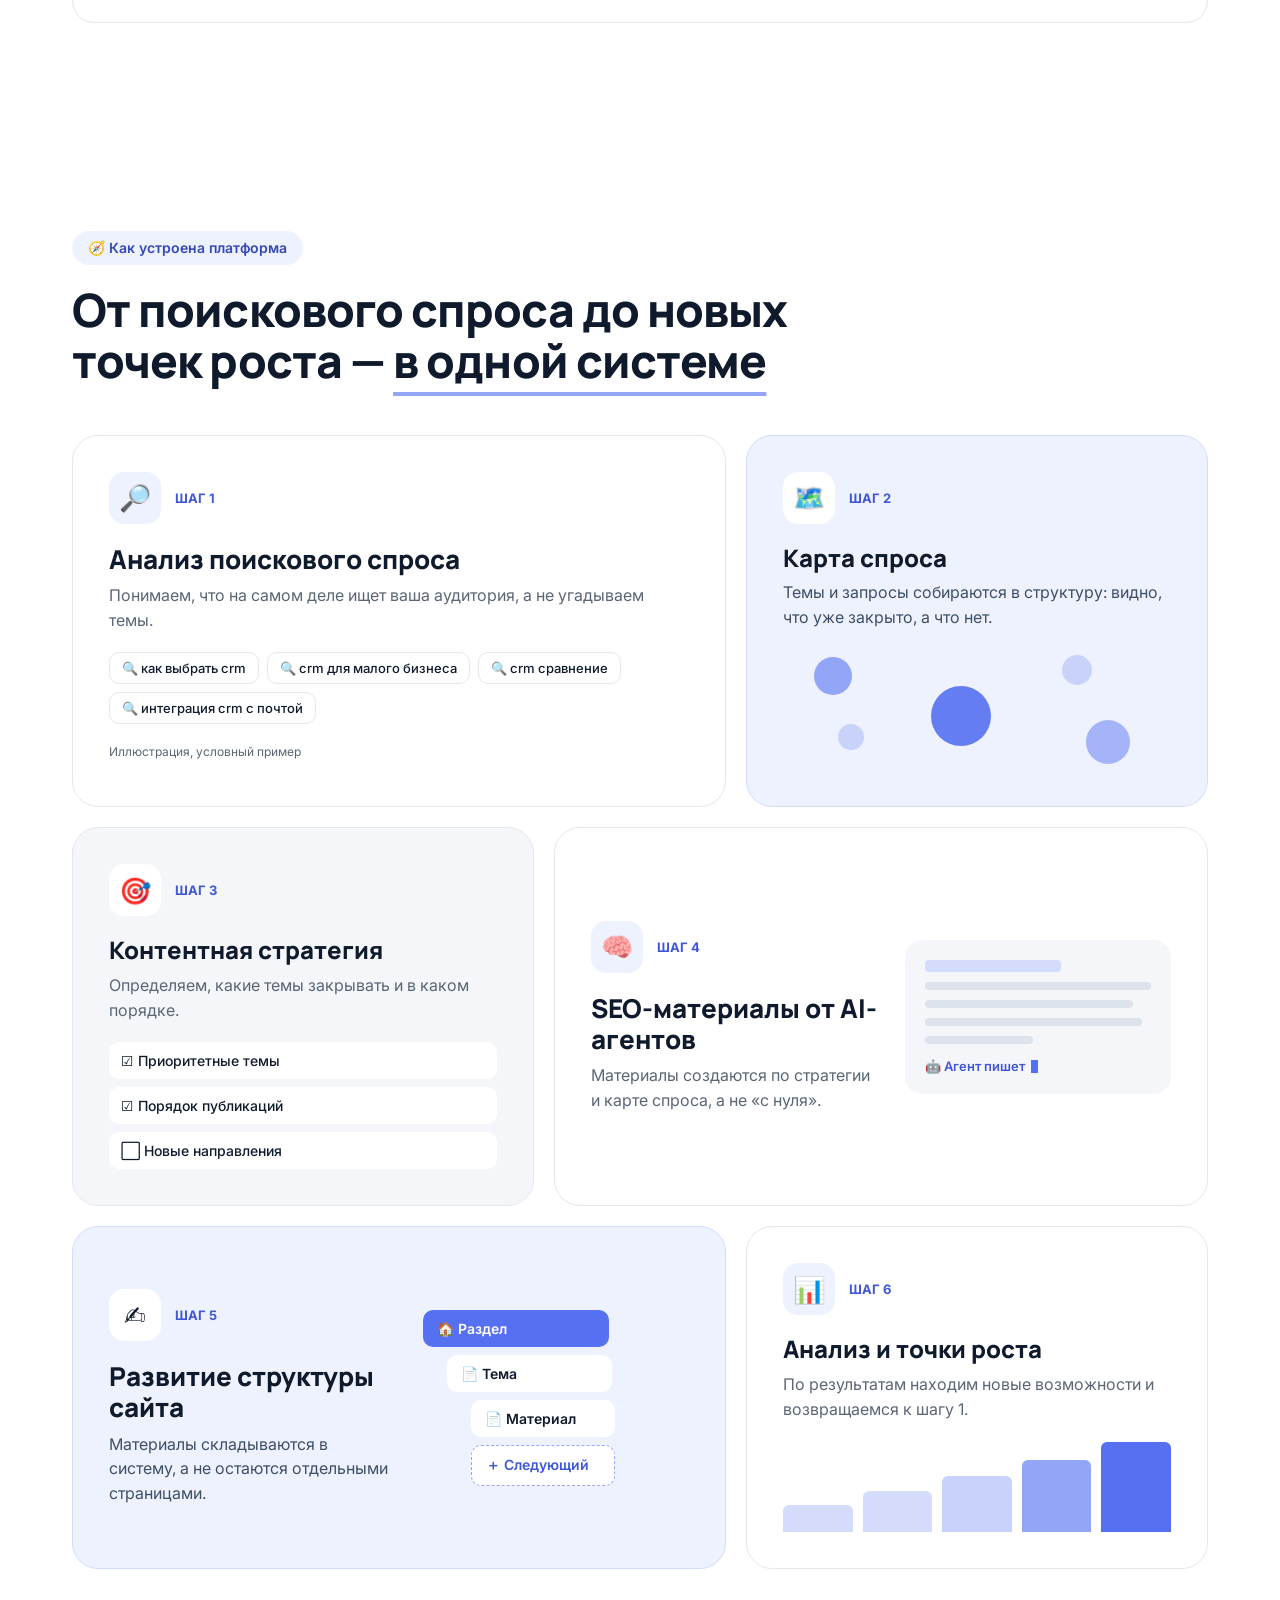
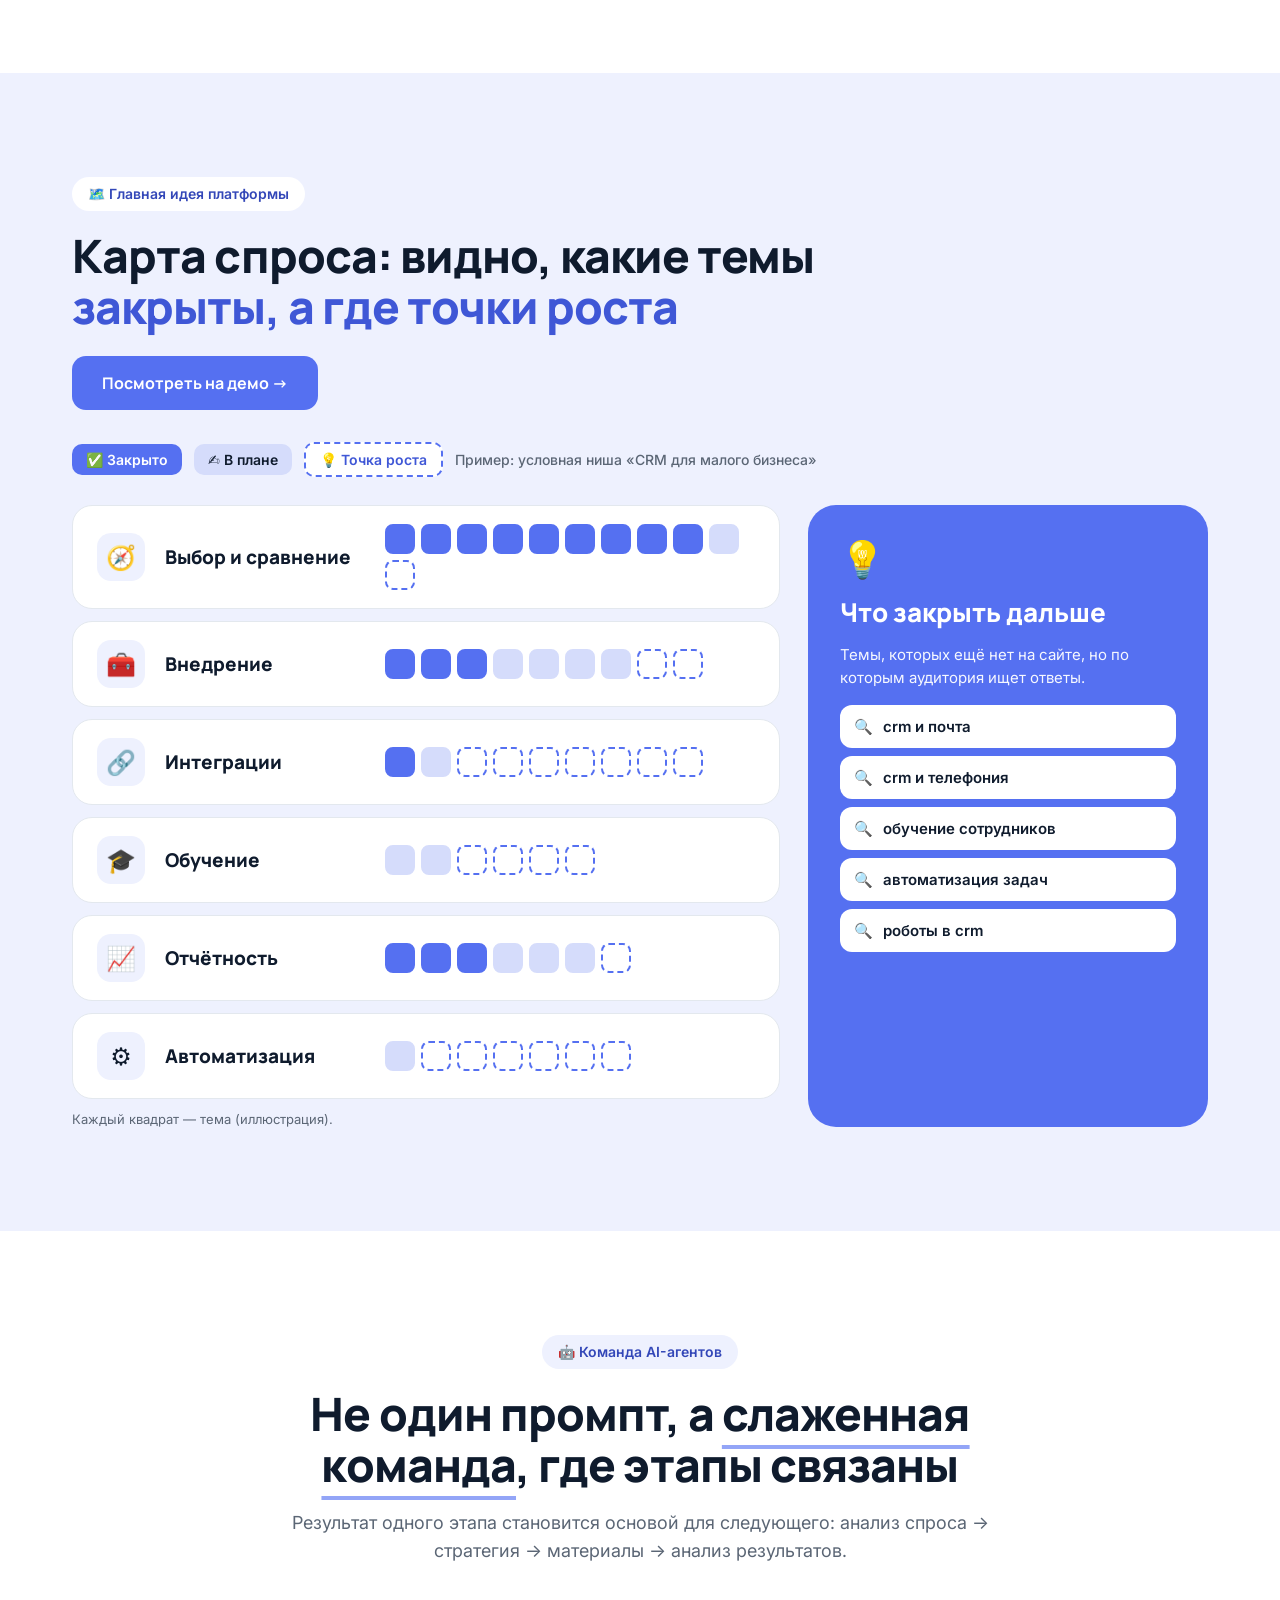
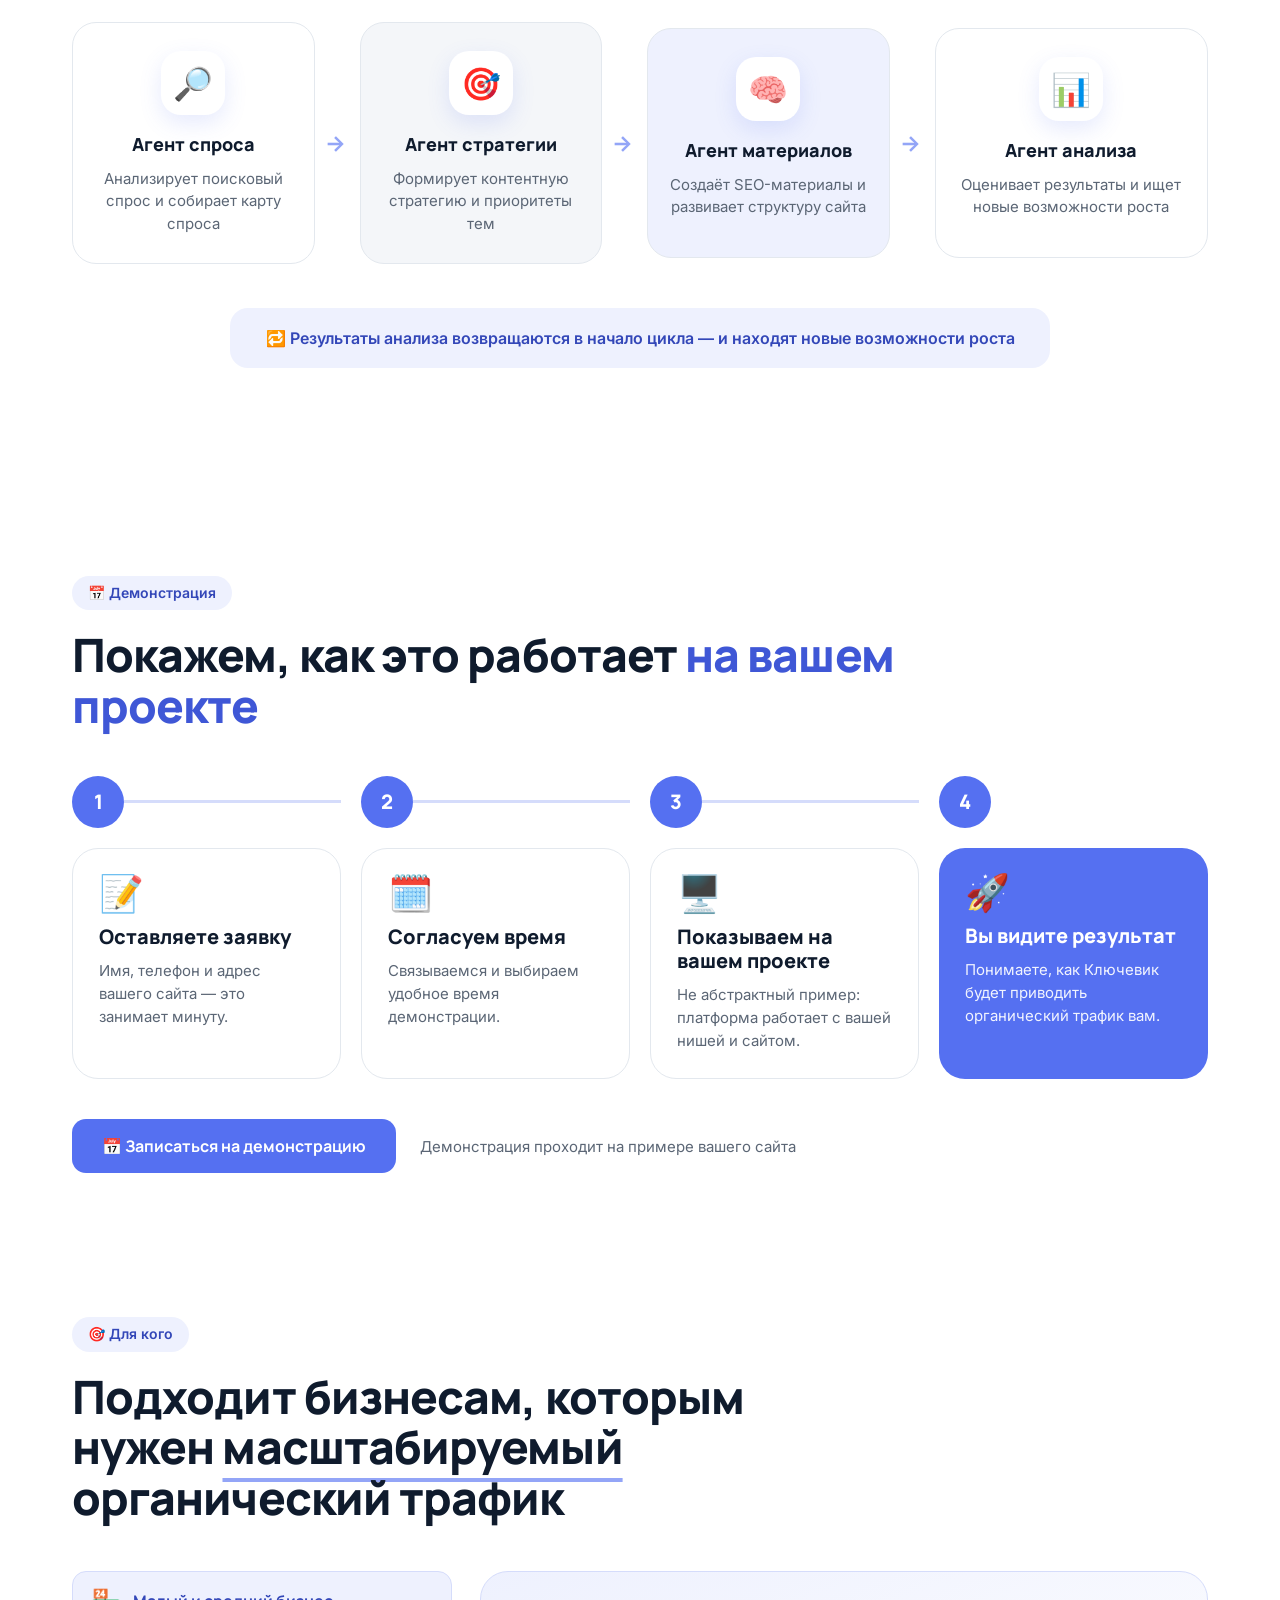
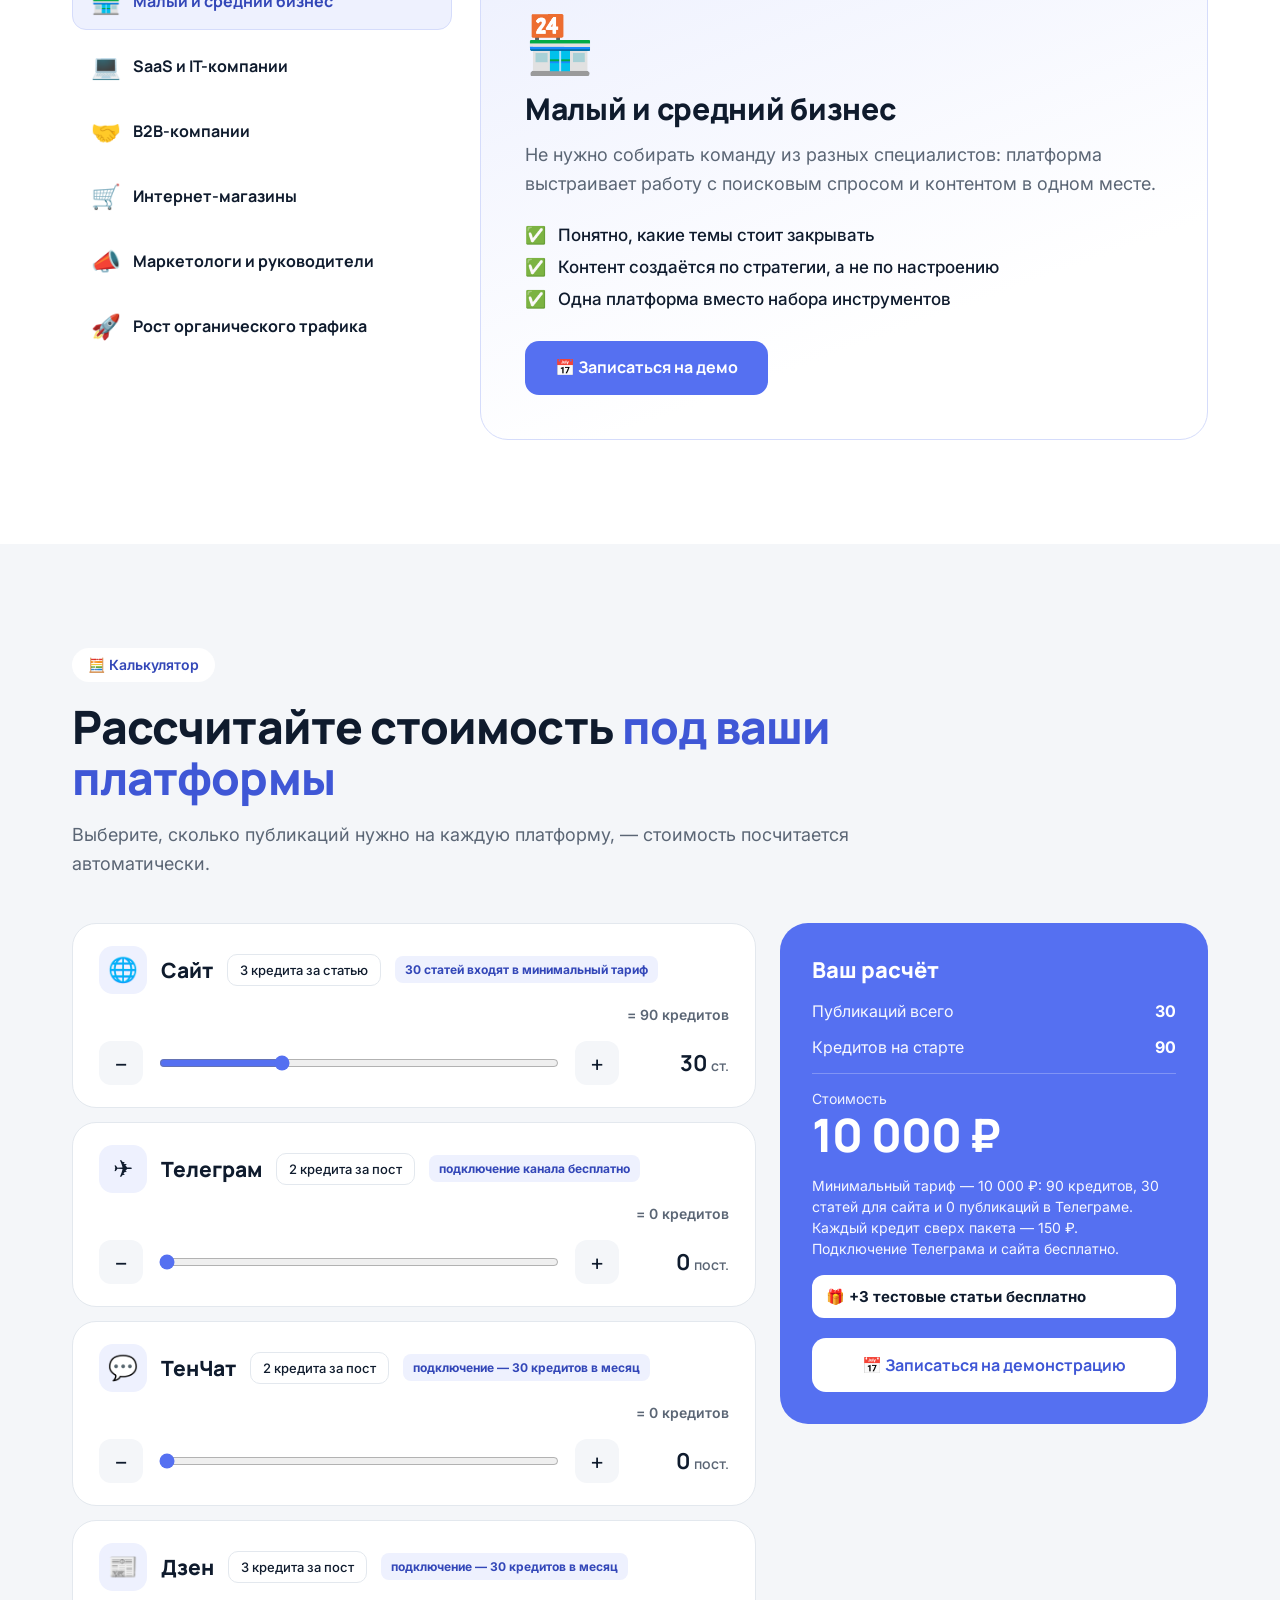
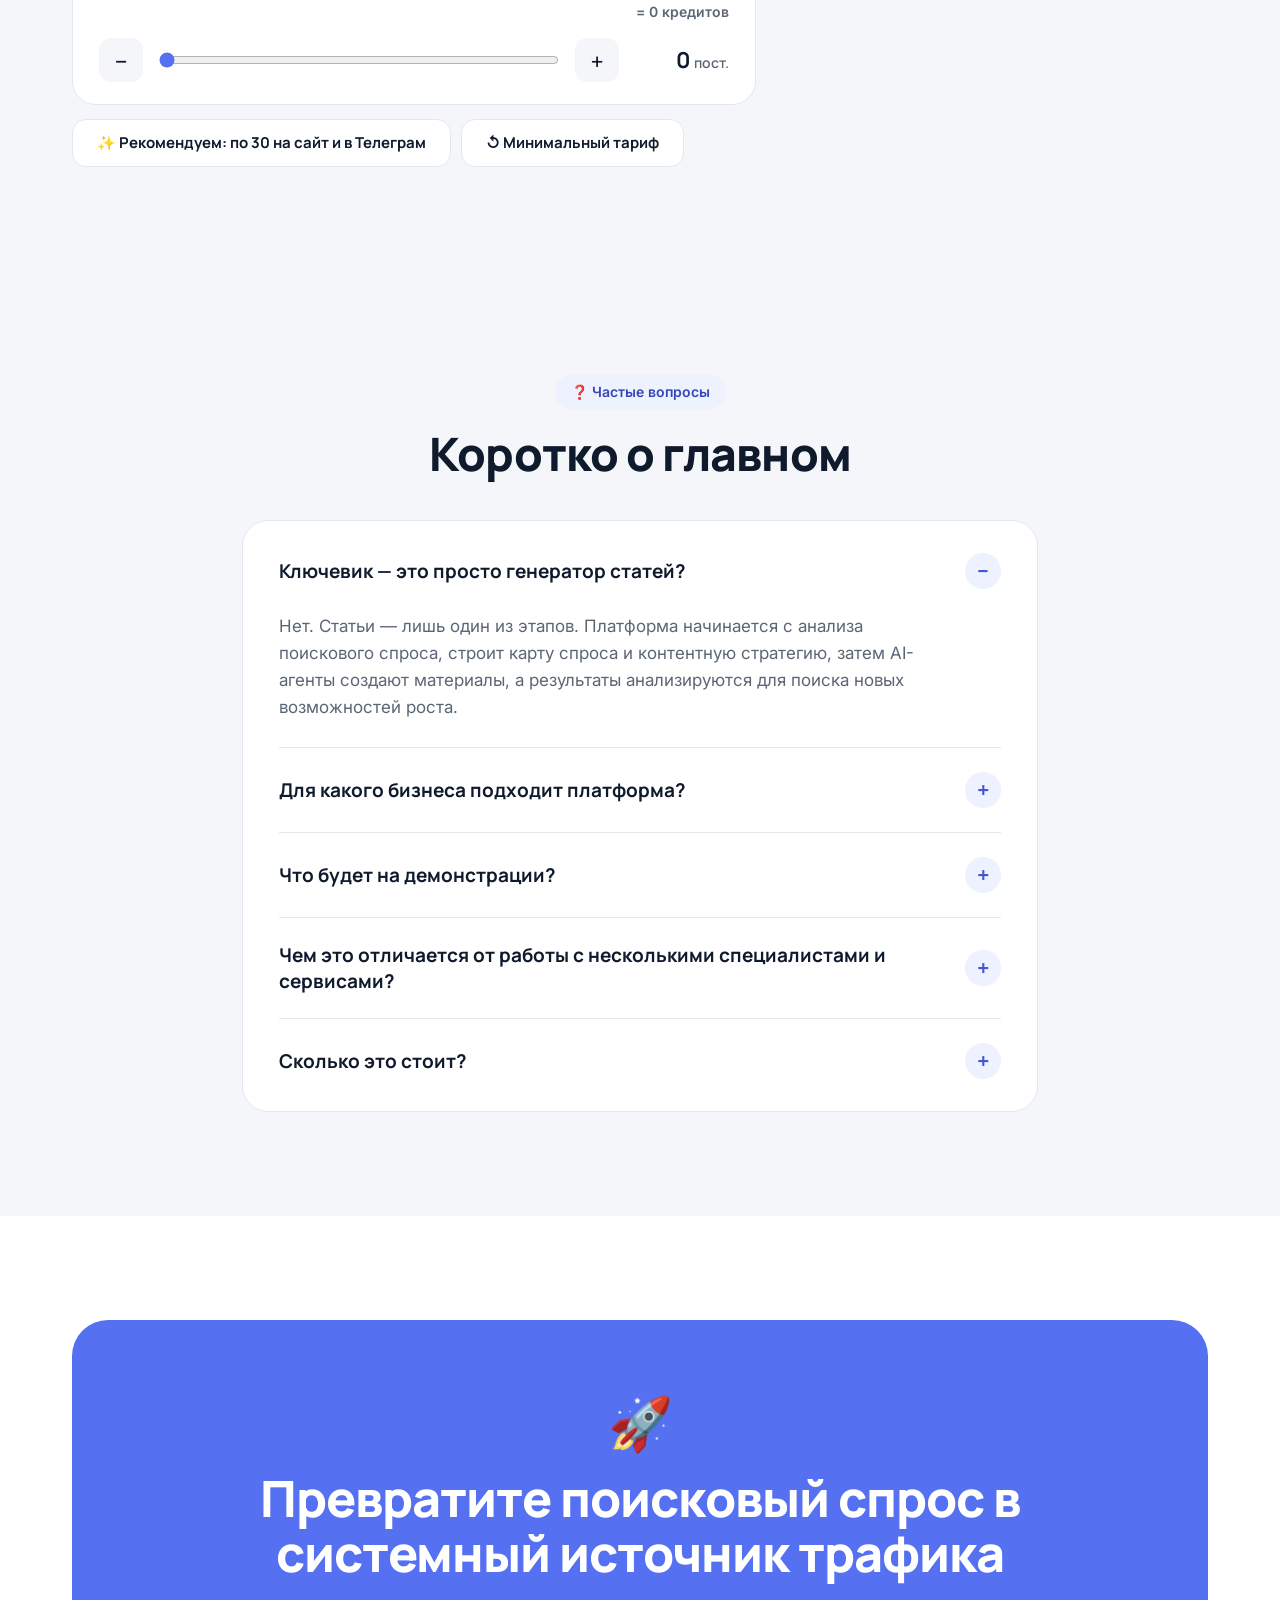
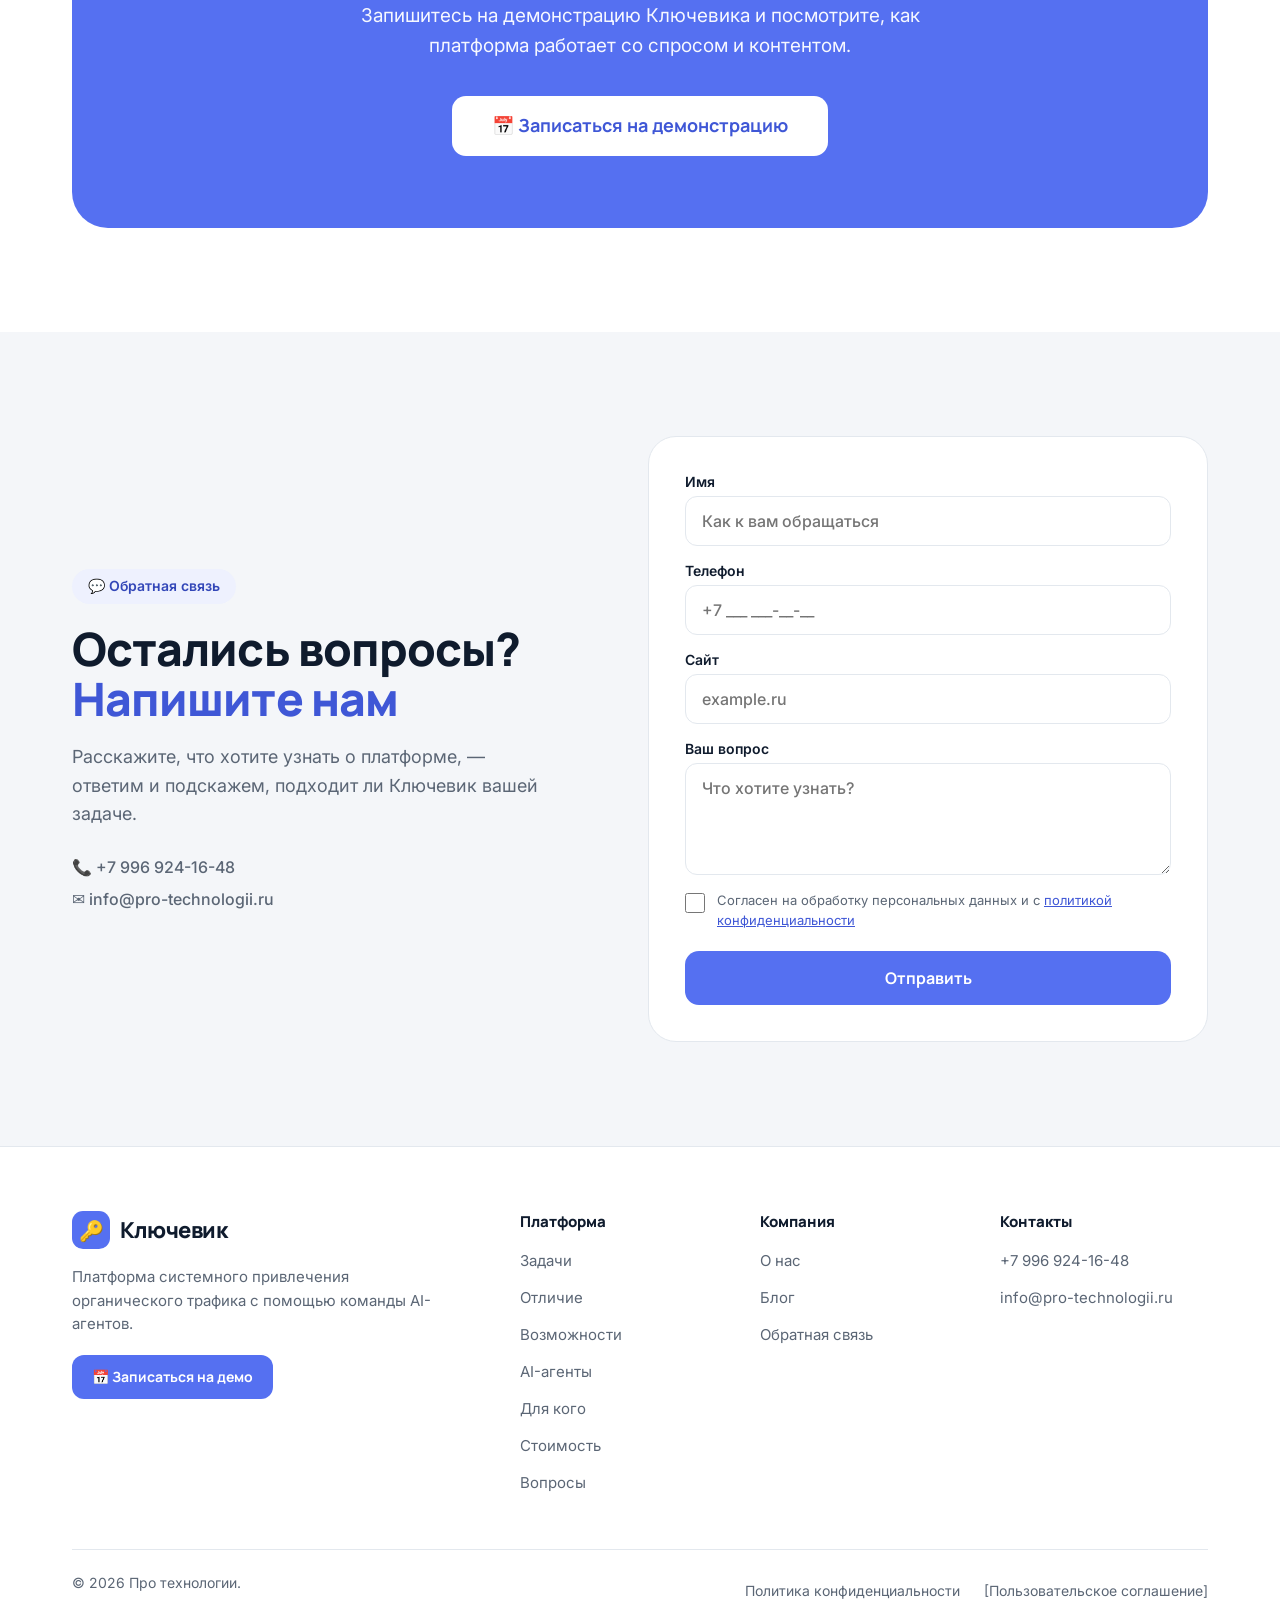
==== commit 04268d63: "Калькулятор: минимальный тариф 10 000 ₽ (30 статей для сайта, Телеграм 0) Формула как в приложении: " ====
--- a/index.html
+++ b/index.html
@@ -19,13 +19,13 @@
 <!-- ШАПКА -->
 <header class="header">
   <div class="wrap header__row">
-    <a class="logo" href="#top"><span class="logo__mark" aria-hidden="true">🔑</span>Ключевик</a>
+    <a class="logo" href="/"><span class="logo__mark" aria-hidden="true">🔑</span>Ключевик</a>
     <nav class="nav" aria-label="Основное меню">
       <a href="#features">Возможности</a>
       <a href="#audience">Для кого</a>
       <a href="#calc">Стоимость</a>
       <a href="#faq">Вопросы</a>
-      <a href="#">Блог</a>
+      <a href="/blog/">Блог</a>
     </nav>
     <div class="header__actions">
       <button class="btn btn--sm" type="button" data-open-modal><span class="hide-phone">📅 Записаться на демо</span><span class="show-phone">📅 Демо</span></button>
@@ -37,7 +37,7 @@
     <a href="#audience">Для кого</a>
     <a href="#calc">Стоимость</a>
     <a href="#faq">Вопросы</a>
-    <a href="#">Блог</a>
+    <a href="/blog/">Блог</a>
     <button class="btn" type="button" data-open-modal><span class="hide-phone">📅 Записаться на демонстрацию</span><span class="show-phone">📅 Записаться на демо</span></button>
   </div>
 </header>
@@ -101,7 +101,7 @@
       </div>
       <div class="hs-cta">
         <div><div class="hs-cta__t">Хотите увидеть, что напишут агенты?</div><div class="hs-cta__s">Создайте бесплатную пробную статью по одной из найденных фраз — регистрация не нужна.</div></div>
-        <div class="hs-cta__btns"><button type="button" class="hs-white" data-hs-go="topic">✨ Создать пробную статью</button><button type="button" class="hs-outline" data-hs-lead>📩 Оставить заявку</button><button type="button" class="hs-outline" data-hs-reset>Проверить другой сайт</button></div>
+        <div class="hs-cta__btns"><button type="button" class="hs-white" data-hs-go="topic">✨ Создать пробную статью</button><button type="button" class="hs-outline" data-hs-reset>Проверить другой сайт</button></div>
       </div>
     </div>
 
@@ -141,13 +141,12 @@
           <div class="hs-chips" id="hs-art-chips"></div>
           <h3 class="hs-art__t" id="hs-art-title"></h3>
           <div class="hs-art__body" id="hs-art-body"></div>
-          <div class="hs-art__fade" id="hs-art-fade" aria-hidden="true" hidden></div>
         </div>
         <div class="hs-side">
           <div class="hs-card"><div class="hs-lab">Что внутри</div><div class="hs-card__l">✅ Структура подобрана под фразу<br>✅ Заголовки и разделы расставлены<br>✅ Оформление под площадку</div></div>
           <div class="hs-card hs-card--mist"><div class="hs-lab">🎁 Пробная статья</div><div class="hs-card__t hs-card__t--big">Использована 1 из 1</div></div>
           <button type="button" class="hs-ghost" id="hs-copy">📋 Скопировать текст</button>
-          <div class="hs-blue"><div class="hs-blue__t">Хотите больше статей? Покажем, как это работает на вашем проекте</div><button type="button" class="hs-white hs-white--w" data-hs-lead>📩 Оставить заявку</button><button type="button" class="hs-outline" data-hs-reset>Проверить другой сайт</button></div>
+          <button type="button" class="hs-ghost" data-hs-reset>Проверить другой сайт</button>
         </div>
       </div>
     </div>
@@ -171,7 +170,6 @@
       <h2 class="hs-h2c" id="hs-error-t" tabindex="-1" data-hs-focus></h2>
       <p class="hs-lead" id="hs-error-d" role="alert"></p>
       <div class="hs-cta__btns hs-err-btns">
-        <button type="button" class="hs-go" data-hs-lead>📩 Оставить заявку</button>
         <button type="button" class="hs-ghost" id="hs-error-retry" hidden>Попробовать ещё раз</button>
         <button type="button" class="hs-ghost" data-hs-reset>Проверить другой сайт</button>
       </div>
@@ -185,28 +183,6 @@
       <div class="hs-cta__btns hs-err-btns">
         <button type="button" class="hs-go" data-open-modal>📅 Записаться на демо</button>
         <a class="hs-ghost hs-link" href="#demo">Как проходит демонстрация</a>
-      </div>
-    </div>
-
-    <!-- заявка: показывается вместе с результатами и ошибками -->
-    <div class="hs-lead-box" id="hs-lead-box" hidden>
-      <form class="form hs-leadform" id="hs-lead-form" novalidate aria-labelledby="hs-lead-t">
-        <div>
-          <h3 class="hs-lead-t" id="hs-lead-t" tabindex="-1">Оставьте заявку — покажем на вашем проекте</h3>
-          <p class="hs-card__s">Свяжемся в рабочее время. Выбранная фраза и площадка передадутся вместе с заявкой.</p>
-        </div>
-        <label>Имя<input class="inp" type="text" name="name" autocomplete="name" required placeholder="Как к вам обращаться"></label>
-        <label>Телефон<input class="inp" type="tel" name="phone" autocomplete="tel" required placeholder="+7 ___ ___-__-__"></label>
-        <label>Сайт<input class="inp" type="text" name="site" autocomplete="url" placeholder="example.ru"></label>
-        <label class="hs-trap" aria-hidden="true">Не заполняйте это поле<input type="text" name="website" tabindex="-1" autocomplete="off"></label>
-        <label class="agree"><input type="checkbox" name="agree" required><span>Согласен на обработку персональных данных и с <a href="/privacy" target="_blank" rel="noopener">политикой конфиденциальности</a></span></label>
-        <p class="hs-err" id="hs-lead-err" role="alert" hidden></p>
-        <button class="btn btn--block" type="submit" id="hs-lead-go">Отправить заявку</button>
-      </form>
-      <div class="done" id="hs-lead-done" hidden>
-        <div class="done__emoji" aria-hidden="true">✅</div>
-        <h3 tabindex="-1" id="hs-lead-done-t">Заявка отправлена</h3>
-        <p>Свяжемся в рабочее время.</p>
       </div>
     </div>
 
@@ -506,36 +482,36 @@
 
     <div class="calc">
       <div class="calc__rows">
-        <div class="crow" data-k="site" data-cr="3" data-def="20">
+        <div class="crow" data-k="site" data-cr="3" data-def="30" data-rec="30">
           <div class="crow__top">
             <span class="crow__ico" aria-hidden="true">🌐</span><span class="crow__name">Сайт</span>
-            <span class="chip">3 кредита за пост</span><span class="crow__inc">входит в минимальный тариф</span>
+            <span class="chip">3 кредита за статью</span><span class="crow__inc">30 статей входят в минимальный тариф</span>
             <span class="crow__sub" data-sub></span>
           </div>
           <div class="crow__ctl">
-            <button type="button" class="cbtn" data-minus aria-label="Сайт: уменьшить количество публикаций">−</button>
-            <input type="range" min="0" max="100" step="1" value="20" aria-label="Сайт: количество публикаций">
-            <button type="button" class="cbtn" data-plus aria-label="Сайт: увеличить количество публикаций">+</button>
-            <span class="crow__count"><b data-count>20</b> <small>пост.</small></span>
-          </div>
-        </div>
-        <div class="crow" data-k="tg" data-cr="2" data-def="20">
+            <button type="button" class="cbtn" data-minus aria-label="Сайт: уменьшить количество статей">−</button>
+            <input type="range" min="0" max="100" step="1" value="30" aria-label="Сайт: количество статей">
+            <button type="button" class="cbtn" data-plus aria-label="Сайт: увеличить количество статей">+</button>
+            <span class="crow__count"><b data-count>30</b> <small>ст.</small></span>
+          </div>
+        </div>
+        <div class="crow" data-k="tg" data-cr="2" data-def="0" data-rec="30">
           <div class="crow__top">
             <span class="crow__ico" aria-hidden="true">✈️</span><span class="crow__name">Телеграм</span>
-            <span class="chip">2 кредита за пост</span><span class="crow__inc">входит в минимальный тариф</span>
+            <span class="chip">2 кредита за пост</span><span class="crow__inc">подключение канала бесплатно</span>
             <span class="crow__sub" data-sub></span>
           </div>
           <div class="crow__ctl">
             <button type="button" class="cbtn" data-minus aria-label="Телеграм: уменьшить количество публикаций">−</button>
-            <input type="range" min="0" max="100" step="1" value="20" aria-label="Телеграм: количество публикаций">
+            <input type="range" min="0" max="100" step="1" value="0" aria-label="Телеграм: количество публикаций">
             <button type="button" class="cbtn" data-plus aria-label="Телеграм: увеличить количество публикаций">+</button>
-            <span class="crow__count"><b data-count>20</b> <small>пост.</small></span>
-          </div>
-        </div>
-        <div class="crow" data-k="tenchat" data-cr="2" data-def="0">
+            <span class="crow__count"><b data-count>0</b> <small>пост.</small></span>
+          </div>
+        </div>
+        <div class="crow" data-k="tenchat" data-cr="2" data-fee="30" data-def="0" data-rec="0">
           <div class="crow__top">
             <span class="crow__ico" aria-hidden="true">💬</span><span class="crow__name">ТенЧат</span>
-            <span class="chip">2 кредита за пост</span>
+            <span class="chip">2 кредита за пост</span><span class="crow__inc">подключение — 30 кредитов в месяц</span>
             <span class="crow__sub" data-sub></span>
           </div>
           <div class="crow__ctl">
@@ -545,10 +521,10 @@
             <span class="crow__count"><b data-count>0</b> <small>пост.</small></span>
           </div>
         </div>
-        <div class="crow" data-k="dzen" data-cr="3" data-def="0">
+        <div class="crow" data-k="dzen" data-cr="3" data-fee="30" data-def="0" data-rec="0">
           <div class="crow__top">
             <span class="crow__ico" aria-hidden="true">📰</span><span class="crow__name">Дзен</span>
-            <span class="chip">3 кредита за пост</span>
+            <span class="chip">3 кредита за пост</span><span class="crow__inc">подключение — 30 кредитов в месяц</span>
             <span class="crow__sub" data-sub></span>
           </div>
           <div class="crow__ctl">
@@ -559,22 +535,22 @@
           </div>
         </div>
         <div class="calc__presets">
-          <button type="button" class="ghost" id="calc-rec">✨ Рекомендуем: по 30 в месяц</button>
+          <button type="button" class="ghost" id="calc-rec">✨ Рекомендуем: по 30 на сайт и в Телеграм</button>
           <button type="button" class="ghost" id="calc-reset">↺ Минимальный тариф</button>
         </div>
       </div>
 
       <aside class="csum" aria-live="polite">
         <div class="csum__title">Ваш расчёт</div>
-        <div class="csum__line"><span>Публикаций всего</span><b id="calc-pubs">40</b></div>
-        <div class="csum__line"><span>Кредитов на старте</span><b id="calc-credits">100</b></div>
+        <div class="csum__line"><span>Публикаций всего</span><b id="calc-pubs">30</b></div>
+        <div class="csum__line"><span>Кредитов на старте</span><b id="calc-credits">90</b></div>
         <div class="csum__hr"></div>
         <div>
           <div class="csum__label">Стоимость</div>
-          <div class="csum__price"><span id="calc-price">8&nbsp;500</span>&nbsp;₽</div>
-        </div>
-        <div class="csum__warn" id="calc-below" hidden>Выбрано меньше минимального тарифа — стоимость 8&nbsp;500&nbsp;₽ (100 кредитов).</div>
-        <p class="csum__note">Минимальный тариф — сайт и Телеграм по 20 публикаций, 100 кредитов на старте.</p>
+          <div class="csum__price"><span id="calc-price">10&nbsp;000</span>&nbsp;₽</div>
+        </div>
+        <div class="csum__warn" id="calc-below" hidden>Выбрано меньше минимального тарифа — стоимость 10&nbsp;000&nbsp;₽ (90 кредитов).</div>
+        <p class="csum__note">Минимальный тариф — 10&nbsp;000&nbsp;₽: 90 кредитов, 30 статей для сайта и 0 публикаций в Телеграме. Каждый кредит сверх пакета — 150&nbsp;₽. Подключение Телеграма и сайта бесплатно.</p>
         <div class="csum__gift">🎁 +3 тестовые статьи бесплатно</div>
         <button class="btn btn--white" type="button" data-open-modal><span class="hide-phone">📅 Записаться на демонстрацию</span><span class="show-phone">📅 Записаться на демо</span></button>      </aside>
     </div>
@@ -607,7 +583,7 @@
       </div>
       <div class="faq-item">
         <h3><button class="faq" type="button" aria-expanded="false" aria-controls="fa5"><span>Сколько это стоит?</span><span class="faq__i" aria-hidden="true">+</span></button></h3>
-        <p class="faq__a" id="fa5" hidden>Стоимость зависит от количества публикаций и платформ, на которых их нужно разместить. Всё настраивается индивидуально. Рекомендуем выпускать для каждой платформы не менее 30 публикаций в месяц.</p>
+        <p class="faq__a" id="fa5" hidden>Стоимость зависит от количества публикаций и платформ, на которых их нужно разместить. Всё настраивается индивидуально. Минимальный тариф — 10 000 ₽: 30 статей для сайта; подключение Телеграма бесплатно. Рекомендуем выпускать для каждой платформы не менее 30 публикаций в месяц.</p>
       </div>
     </div>
   </div>
@@ -669,7 +645,7 @@
       </nav>
       <nav class="footer__col" aria-label="Компания">
         <h4>Компания</h4>
-        <a href="/about">О нас</a><a href="#">Блог</a><a href="#contact">Обратная связь</a>
+        <a href="/about">О нас</a><a href="/blog/">Блог</a><a href="#contact">Обратная связь</a>
       </nav>
       <div class="footer__col">
         <h4>Контакты</h4>
--- a/styles.css
+++ b/styles.css
@@ -644,17 +644,17 @@
 .hs-tree__head .hs-card__s{margin-top:6px}
 .hs-legend{display:flex;gap:14px;font-size:13px;color:var(--gray);flex-wrap:wrap}
 .hs-tree__body{display:flex;align-items:center;margin-top:14px;gap:0}
-.hs-niche{flex:0 0 190px;background:var(--blue);color:#fff;border-radius:20px;padding:20px 18px;position:relative;margin-right:28px}
+.hs-niche{flex:0 0 clamp(200px,22%,260px);background:var(--blue);color:#fff;border-radius:20px;padding:20px 20px;position:relative;margin-right:28px}
 .hs-niche::after{content:"";position:absolute;left:100%;top:50%;width:28px;height:2px;background:var(--mist2)}
 .hs-niche__k{font-size:12px;font-weight:700;letter-spacing:.06em;opacity:.85}
-.hs-niche__t{margin-top:6px;font-family:var(--fh);font-weight:800;font-size:22px;line-height:1.15}
+.hs-niche__t{margin-top:6px;font-family:var(--fh);font-weight:800;font-size:clamp(17px,1.5vw,21px);line-height:1.2;overflow-wrap:break-word;hyphens:auto}
 .hs-dirs{flex:1;min-width:0;display:flex;flex-direction:column}
 .hs-dir{position:relative;display:flex;align-items:center;padding:7px 0 7px 28px}
 .hs-dir::before{content:"";position:absolute;left:0;top:0;bottom:0;width:2px;background:var(--mist2)}
 .hs-dir:first-child::before{top:50%}
 .hs-dir:last-child::before{bottom:50%}
 .hs-dir::after{content:"";position:absolute;left:0;top:50%;width:28px;height:2px;background:var(--mist2)}
-.hs-dir__box{flex:0 0 250px;background:var(--mist);border:1.5px solid var(--mist2);border-radius:16px;padding:14px 16px;margin-right:24px;position:relative}
+.hs-dir__box{flex:0 0 clamp(190px,26%,250px);background:var(--mist);border:1.5px solid var(--mist2);border-radius:16px;padding:14px 16px;margin-right:24px;position:relative}
 .hs-dir__box::after{content:"";position:absolute;left:100%;top:50%;width:24px;height:2px;background:var(--mist2)}
 .hs-dir__n{font-family:var(--fh);font-weight:800;font-size:17px}
 .hs-dir__v{margin-top:4px;font-size:22px;font-family:var(--fh);font-weight:800;color:var(--blue-t)}
@@ -666,7 +666,7 @@
 button.hs-kw{cursor:pointer;border-radius:8px}
 button.hs-kw:hover .hs-kw__n{color:var(--blue-t)}
 .hs-kw__i{flex:0 0 16px;font-size:13px}
-.hs-kw__n{flex:0 0 250px;font-size:15px;font-weight:500}
+.hs-kw__n{flex:1 1 45%;min-width:0;font-size:15px;font-weight:500;overflow-wrap:break-word}
 .hs-kw__bar{flex:1;height:8px;border-radius:4px;background:var(--mist);overflow:hidden;min-width:30px}
 .hs-kw__bar i{display:block;height:100%;background:var(--blue);border-radius:4px}
 .hs-kw__bar i.is-new{background:var(--sky)}
@@ -710,7 +710,6 @@
 .hs-art__p{margin-top:14px;font-size:17px;line-height:1.65}
 .hs-art__h{margin-top:20px;font-family:var(--fh);font-weight:800;font-size:20px}
 .hs-art__s{margin-top:6px;font-size:16px;line-height:1.65;color:var(--gray)}
-.hs-art__fade{position:absolute;left:0;right:0;bottom:0;height:110px;background:linear-gradient(rgba(255,255,255,0),#fff)}
 
 @media (max-width:1080px){
   .hs-cards4{grid-template-columns:1fr 1fr}
@@ -735,7 +734,8 @@
   .hs-step__t{font-size:16px}
   .hs-kw{flex-wrap:wrap}
   .hs-kw__bar{display:none}
-  .hs-kw__f{flex:0 0 auto;margin-left:auto}
+  .hs-kws .hs-kw .hs-kw__n{flex:1 1 0}
+  .hs-kws .hs-kw .hs-kw__f{flex:0 0 100%;min-width:0;padding-left:28px;text-align:left}
   .hs-tree{padding:18px 16px}
   .hs-cta{padding:20px;gap:16px}
   .hs-cta__btns{width:100%}
@@ -773,9 +773,9 @@
 .hs-comp__list li{padding:12px 14px;border-radius:14px;background:var(--soft);min-width:0}
 .hs-comp__list b{display:block;font-family:var(--fh);font-size:15px;overflow-wrap:anywhere}
 .hs-comp__list span{display:block;margin-top:3px;font-size:13px;line-height:1.45;color:var(--gray)}
+.hs-card[hidden]{display:none}
 .hs-card__l li{margin:2px 0}
 .hs-card__t{overflow-wrap:anywhere}
-.hs-niche__t{overflow-wrap:anywhere}
 .hs-kw__f{flex:0 0 auto;min-width:76px}
 .hs-kw__f.is-wait{font-weight:500;font-size:13px;color:var(--gray);text-align:right}
 .hs-kw__f[tabindex]{cursor:help}
@@ -789,7 +789,6 @@
 .hs-plat:hover{border-color:var(--sky)}
 .hs-plat.is-sel{background:var(--mist);border-color:var(--blue)}
 .hs-plat small{display:block;font-weight:400;font-size:13px;color:var(--gray)}
-.hs-art.is-fade{max-height:640px}
 .hs-art__body{margin-top:8px}
 .hs-art__body h4,.hs-art__body h5{font-family:var(--fh);font-weight:800}
 .hs-art__body h4{margin-top:22px;font-size:21px}
@@ -800,14 +799,9 @@
 .hs-art__t{overflow-wrap:anywhere}
 .hs-err-btns{margin-top:28px;justify-content:center}
 .hs-err-btns .hs-go{padding:0 28px}
-.hs-lead-box{margin:36px auto 0;max-width:560px;padding:28px;border:1.5px solid var(--line);border-radius:22px;background:#fff}
-.hs-lead-box[hidden]{display:none}
-.hs-lead-t{font-size:24px;font-weight:800;line-height:1.2}
-.hs-lead-t:focus,.hs-lead-box .done h3:focus{outline:none}
-.hs-trap{position:absolute!important;left:-9999px;width:1px;height:1px;overflow:hidden}
-.hs-lead-box .hs-card__s{margin-top:8px}
+/* режим фокуса: демо запущено — остаются шапка (логотип и «Блог») и первый экран; остальное, ссылки на скрытые разделы и кнопка записи скрыты (display:none: нет и в дереве доступности) */
+.demo-focus main>:not(#hs),.demo-focus .footer,.demo-focus .header__actions .btn,.demo-focus .nav a:not([href="/blog/"]),.demo-focus .mmenu a:not([href="/blog/"]),.demo-focus .mmenu .btn{display:none}
 @media (max-width:640px){
-  .hs-lead-box{padding:20px 16px}
   .hs-cta__btns .hs-white,.hs-cta__btns .hs-outline{flex:1 1 100%}
   .hs-err-btns{width:100%;flex-direction:column}
   .hs-err-btns>*{width:100%}
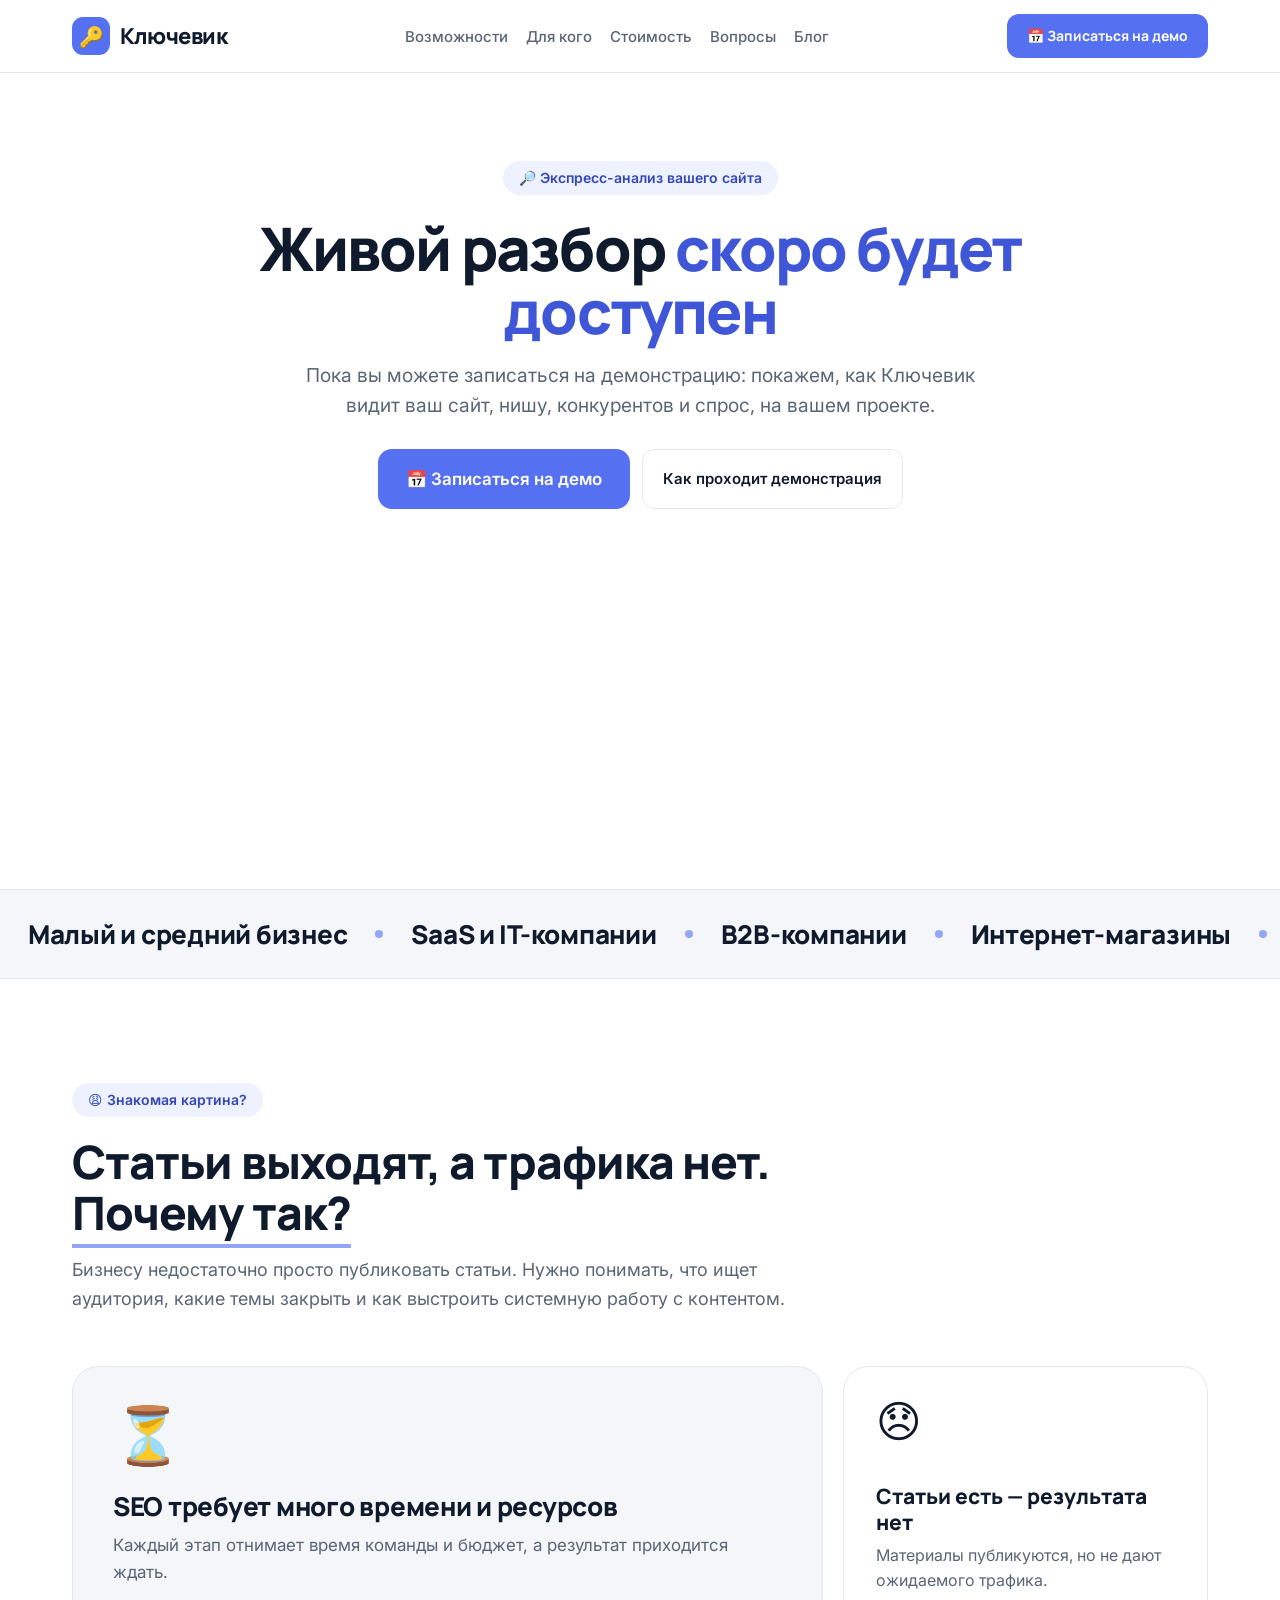
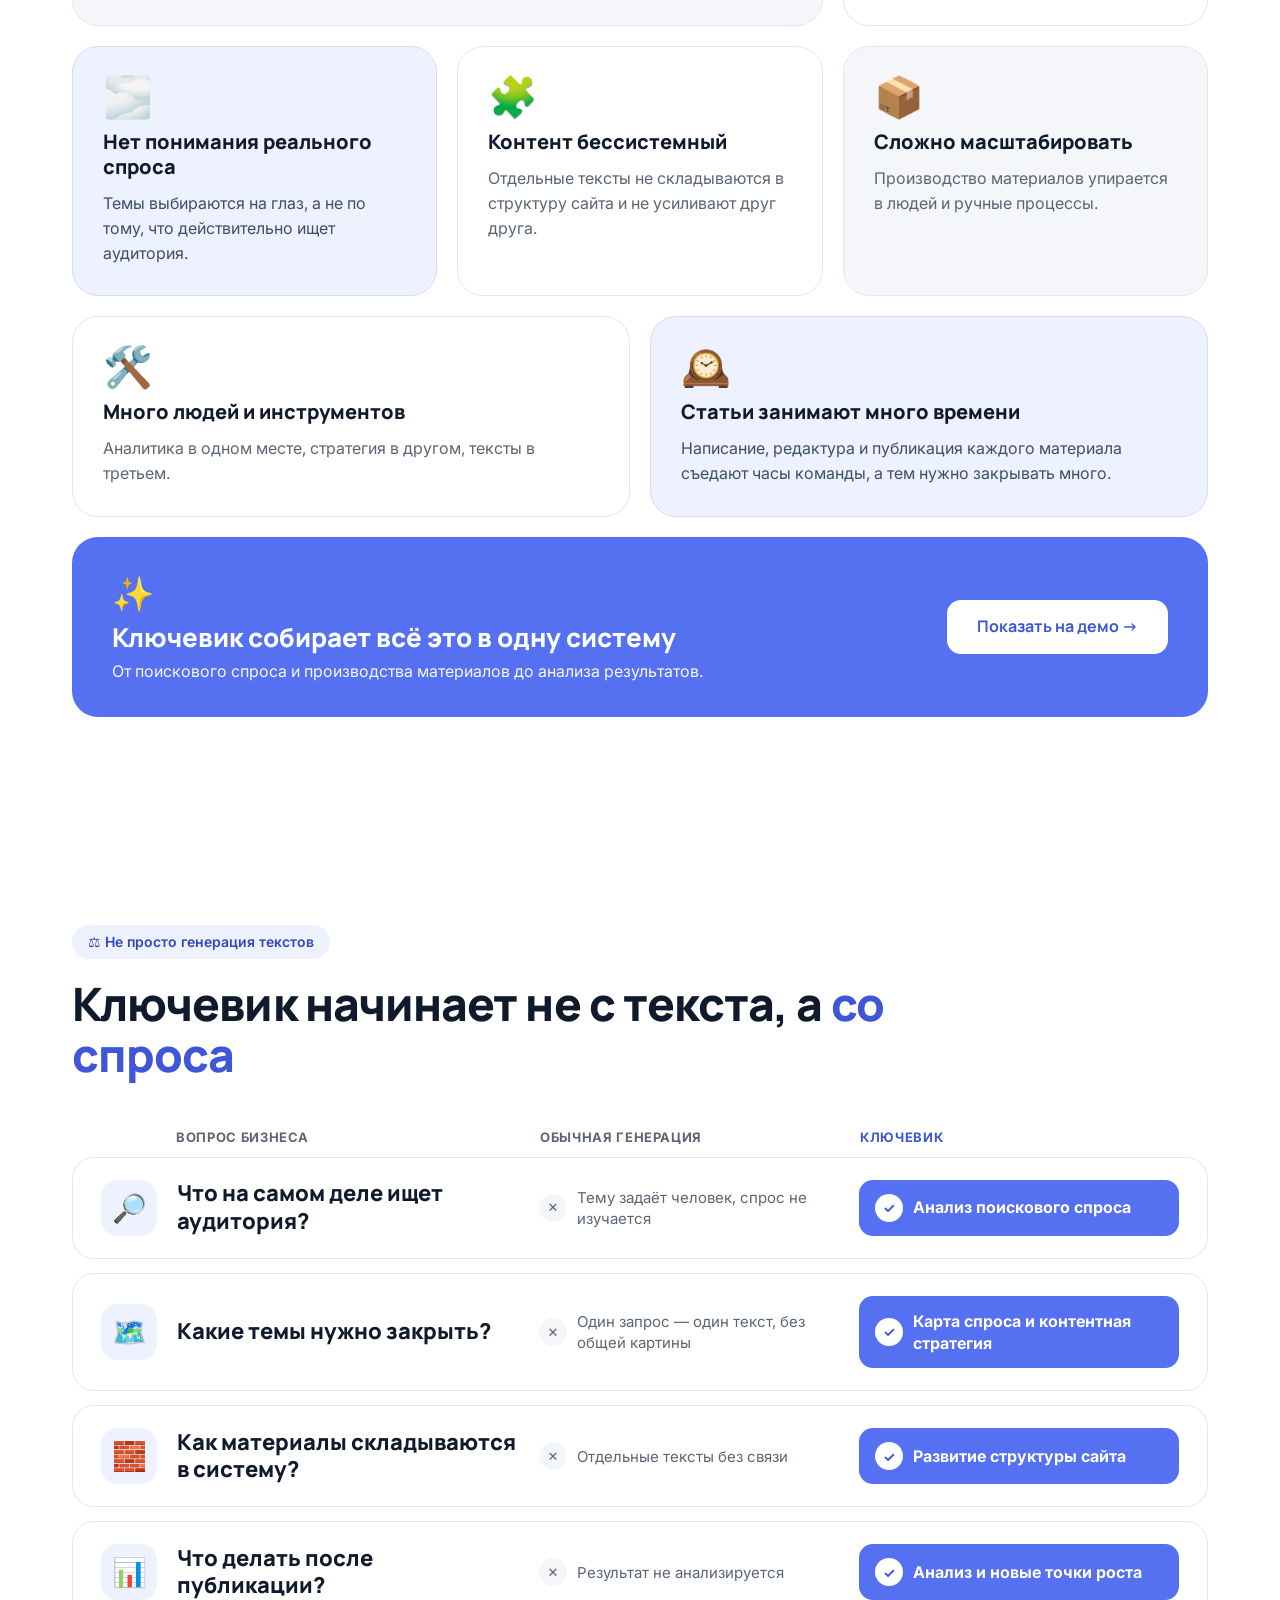
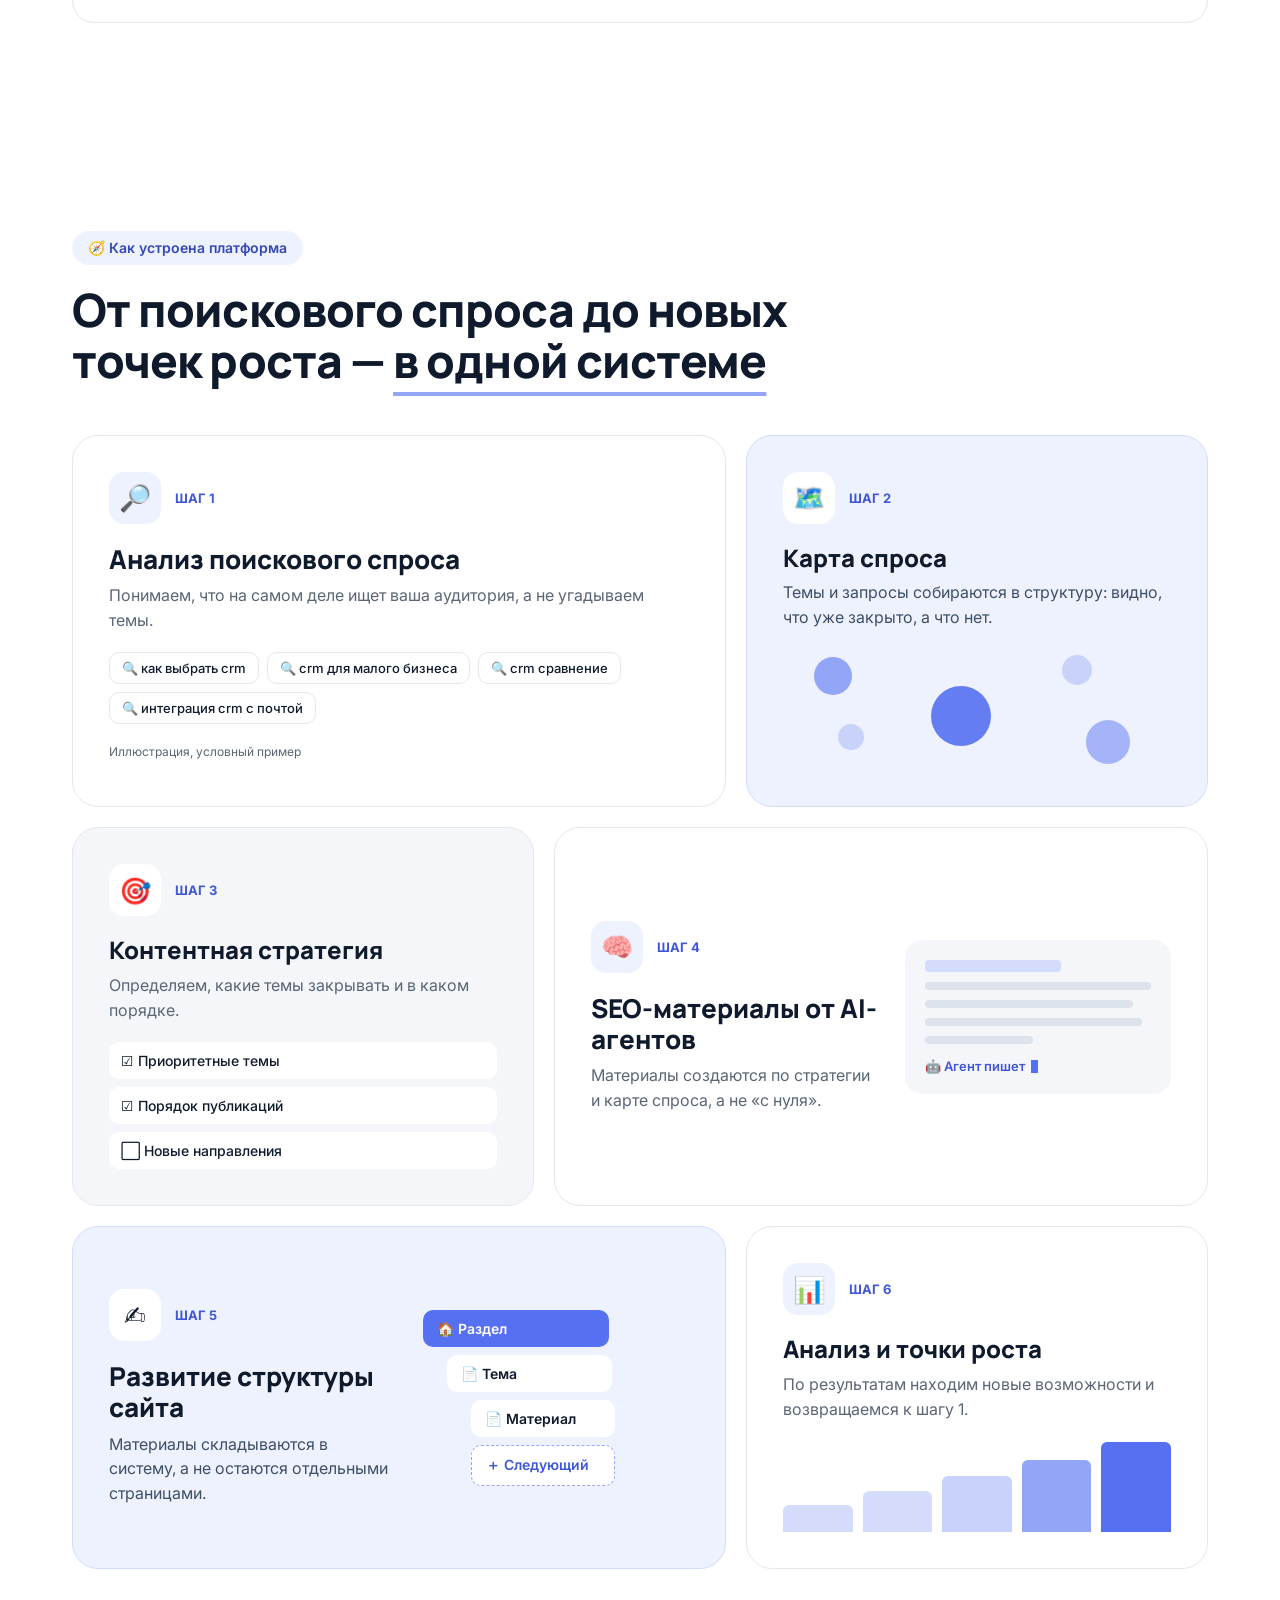
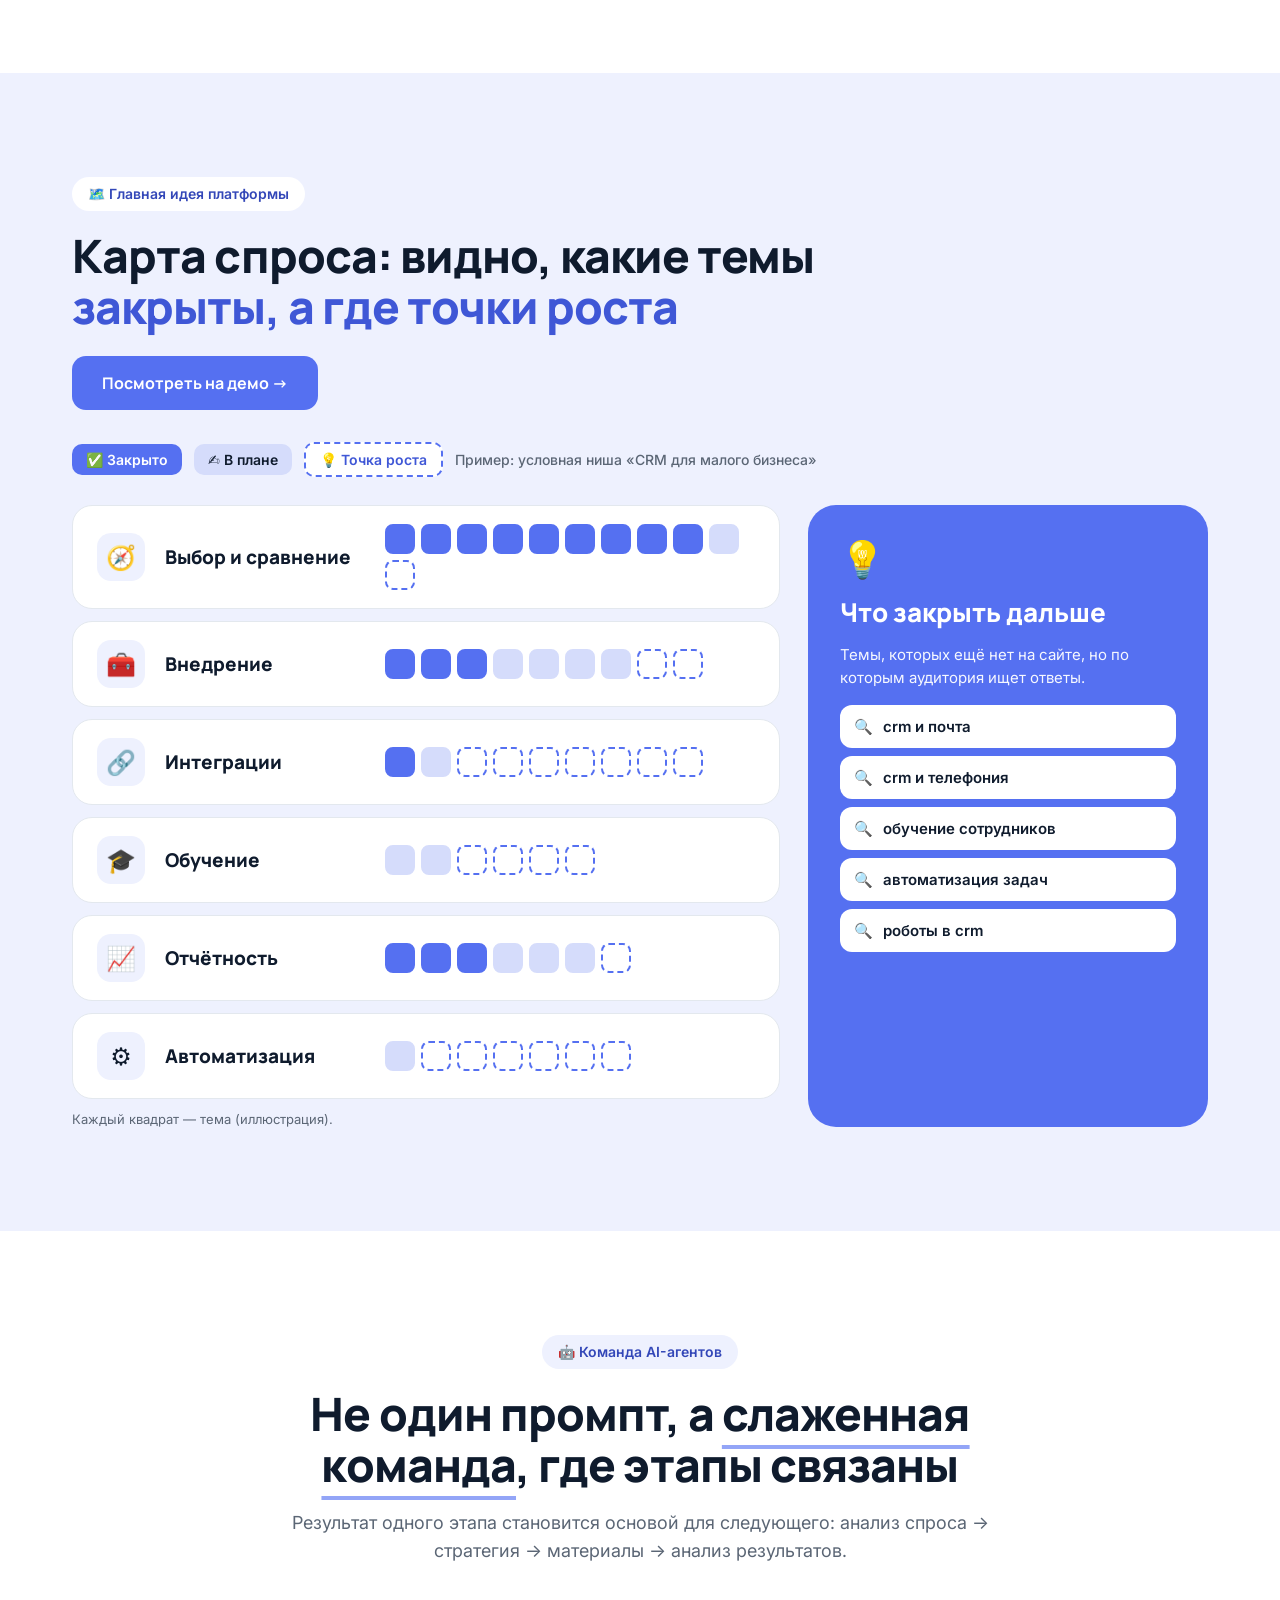
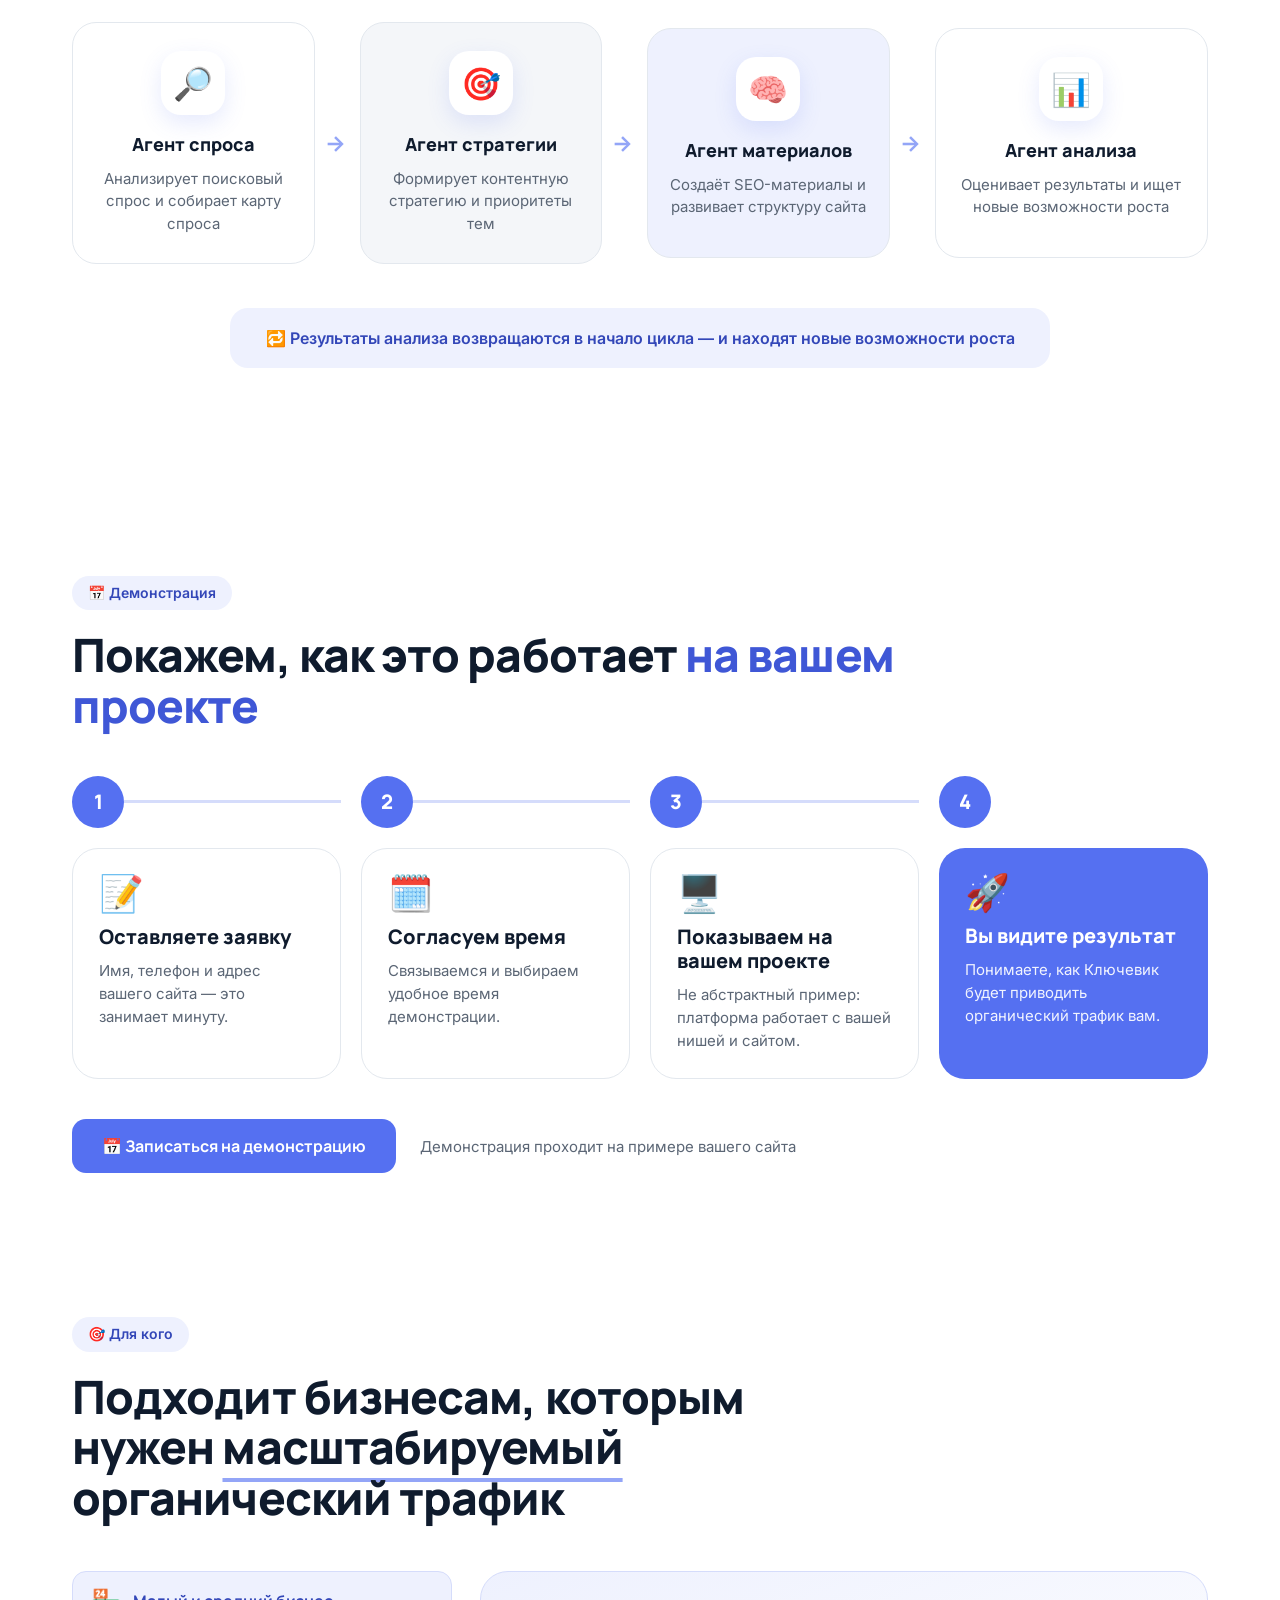
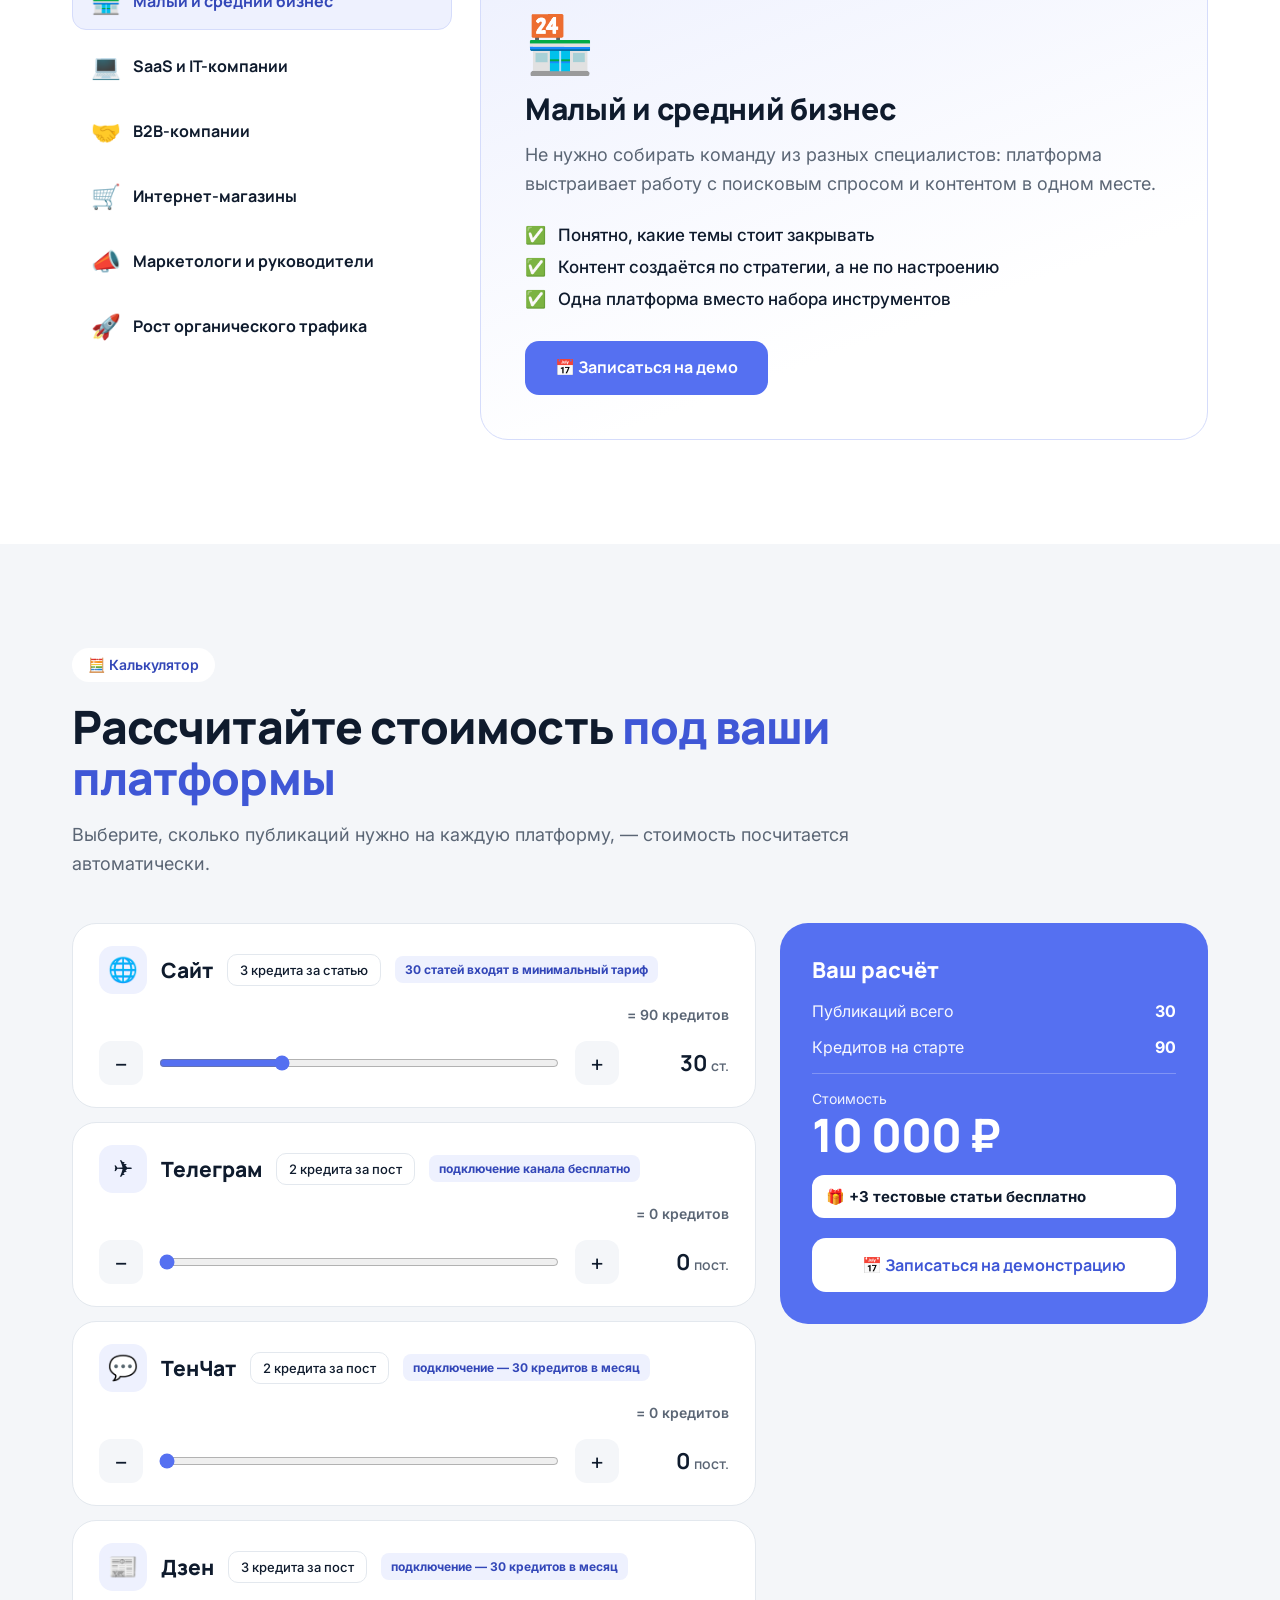
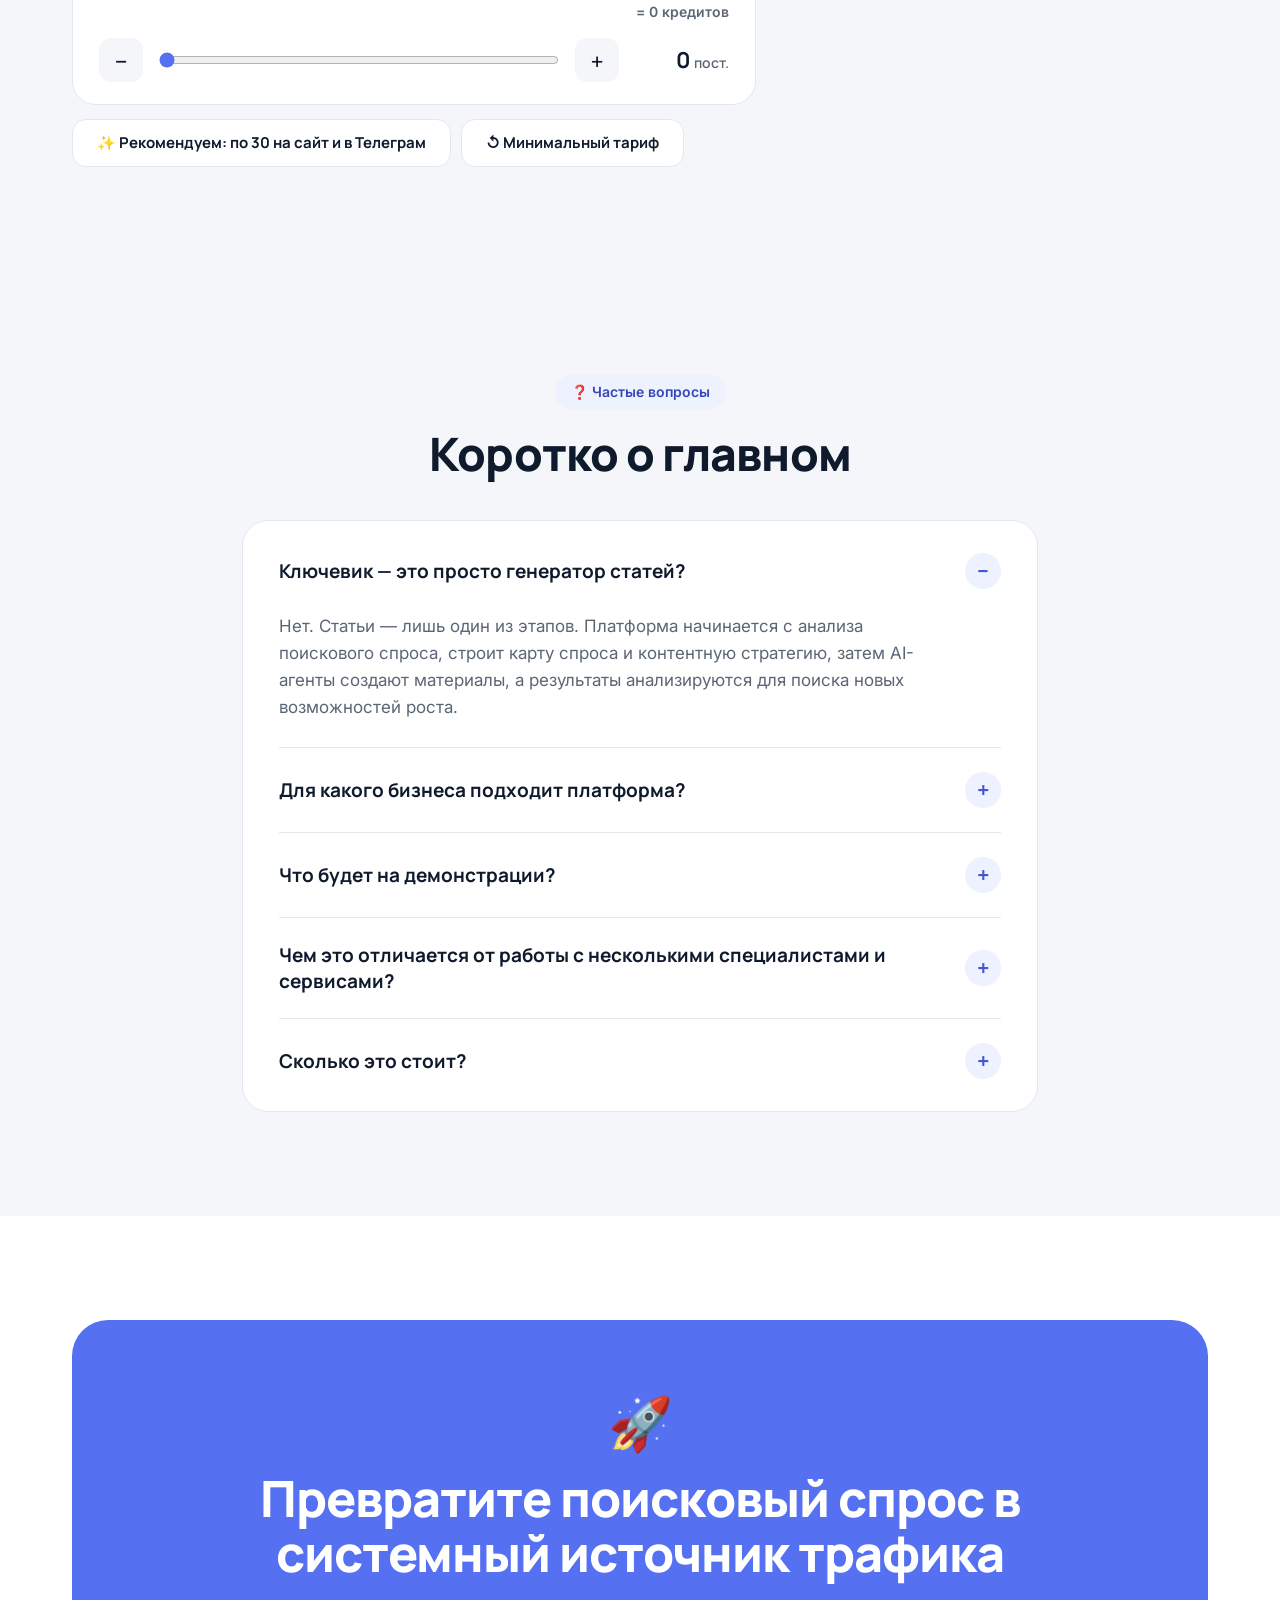
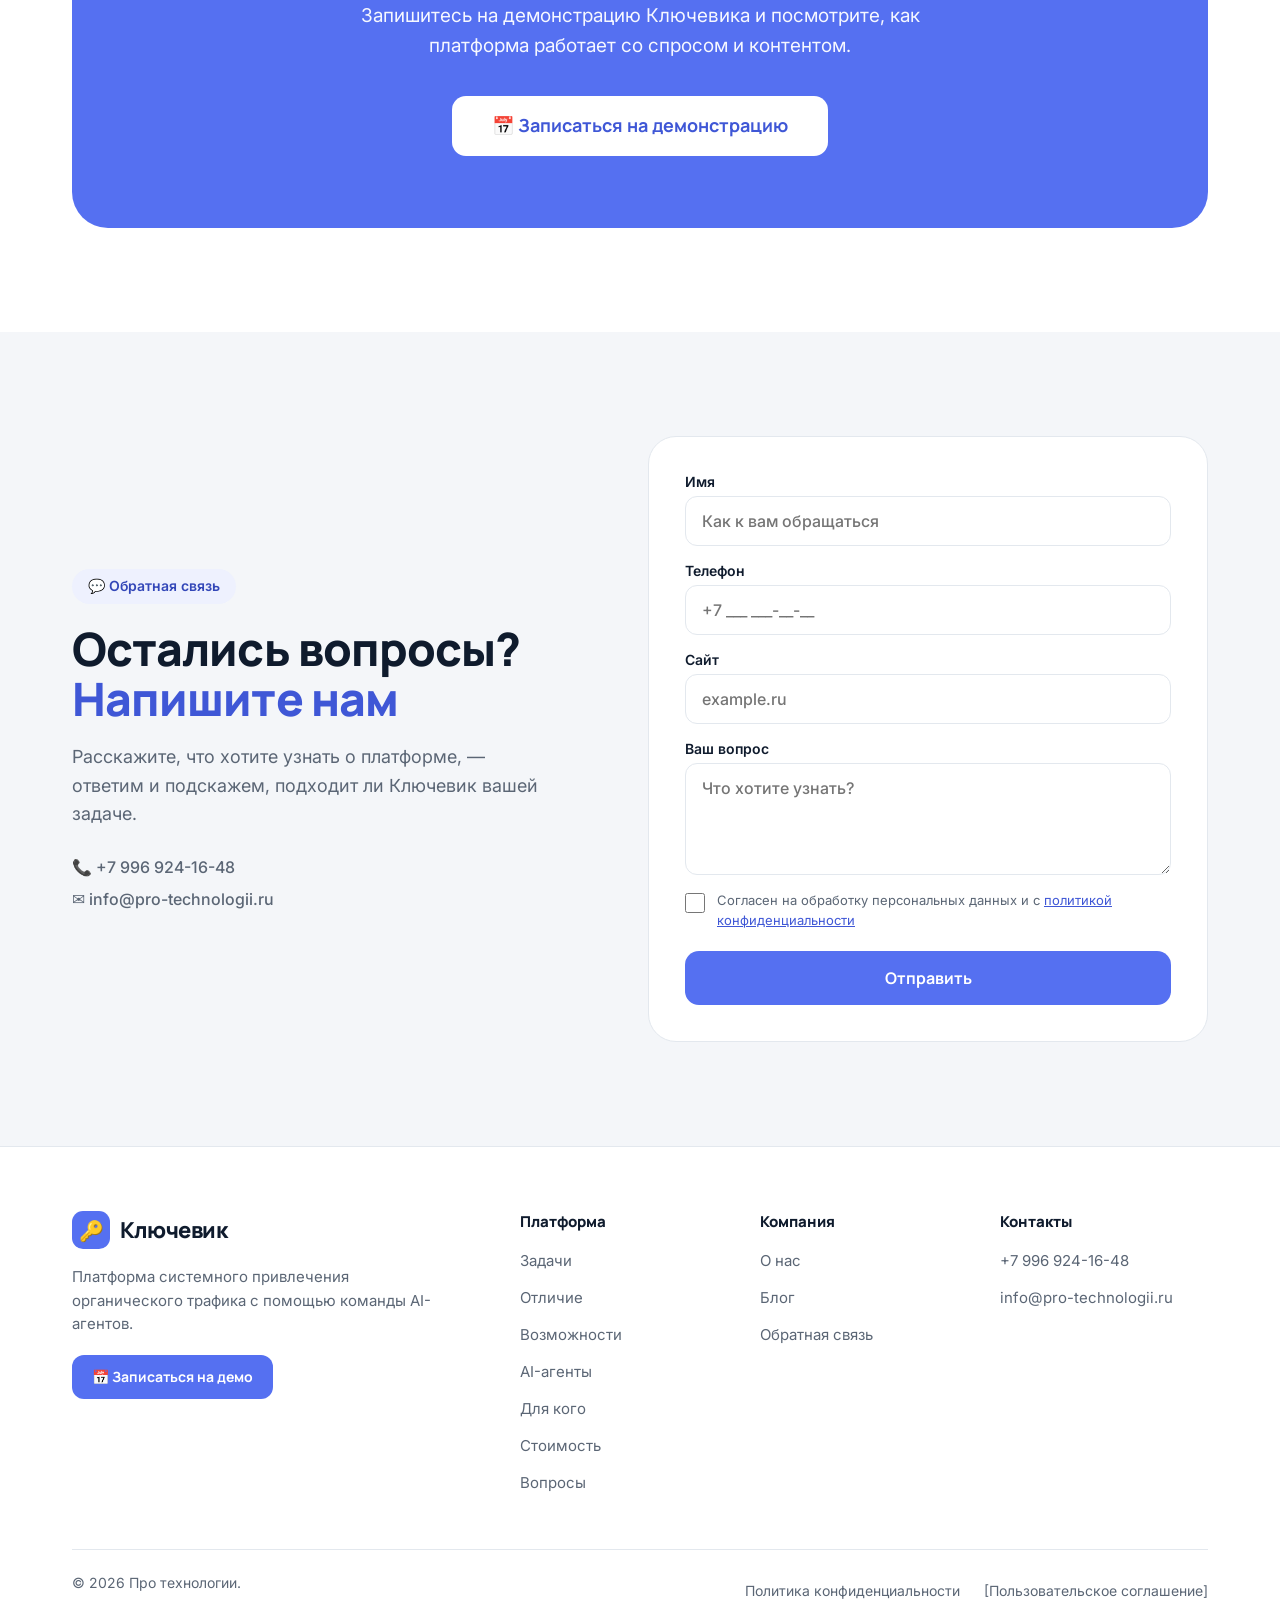
==== commit 09d05e69: "Калькулятор: убран поясняющий текст под ценой Строка про минимальный тариф, 0 публикаций в Телеграме" ====
--- a/index.html
+++ b/index.html
@@ -550,7 +550,6 @@
           <div class="csum__price"><span id="calc-price">10&nbsp;000</span>&nbsp;₽</div>
         </div>
         <div class="csum__warn" id="calc-below" hidden>Выбрано меньше минимального тарифа — стоимость 10&nbsp;000&nbsp;₽ (90 кредитов).</div>
-        <p class="csum__note">Минимальный тариф — 10&nbsp;000&nbsp;₽: 90 кредитов, 30 статей для сайта и 0 публикаций в Телеграме. Каждый кредит сверх пакета — 150&nbsp;₽. Подключение Телеграма и сайта бесплатно.</p>
         <div class="csum__gift">🎁 +3 тестовые статьи бесплатно</div>
         <button class="btn btn--white" type="button" data-open-modal><span class="hide-phone">📅 Записаться на демонстрацию</span><span class="show-phone">📅 Записаться на демо</span></button>      </aside>
     </div>
--- a/styles.css
+++ b/styles.css
@@ -276,7 +276,6 @@
 .csum__price{margin-top:4px;font-family:var(--fh);font-weight:800;font-size:46px;line-height:1.05;letter-spacing:-.02em}
 .csum__warn{font-size:14px;line-height:1.45;background:rgba(255,255,255,.22);border-radius:12px;padding:10px 12px}
 .csum__warn[hidden]{display:none}
-.csum__note{font-size:14px;line-height:1.5;opacity:.95}
 .csum__gift{font-size:15px;font-weight:700;background:#fff;color:var(--ink);border-radius:12px;padding:12px 14px}
 .csum .btn{margin-top:4px}
 
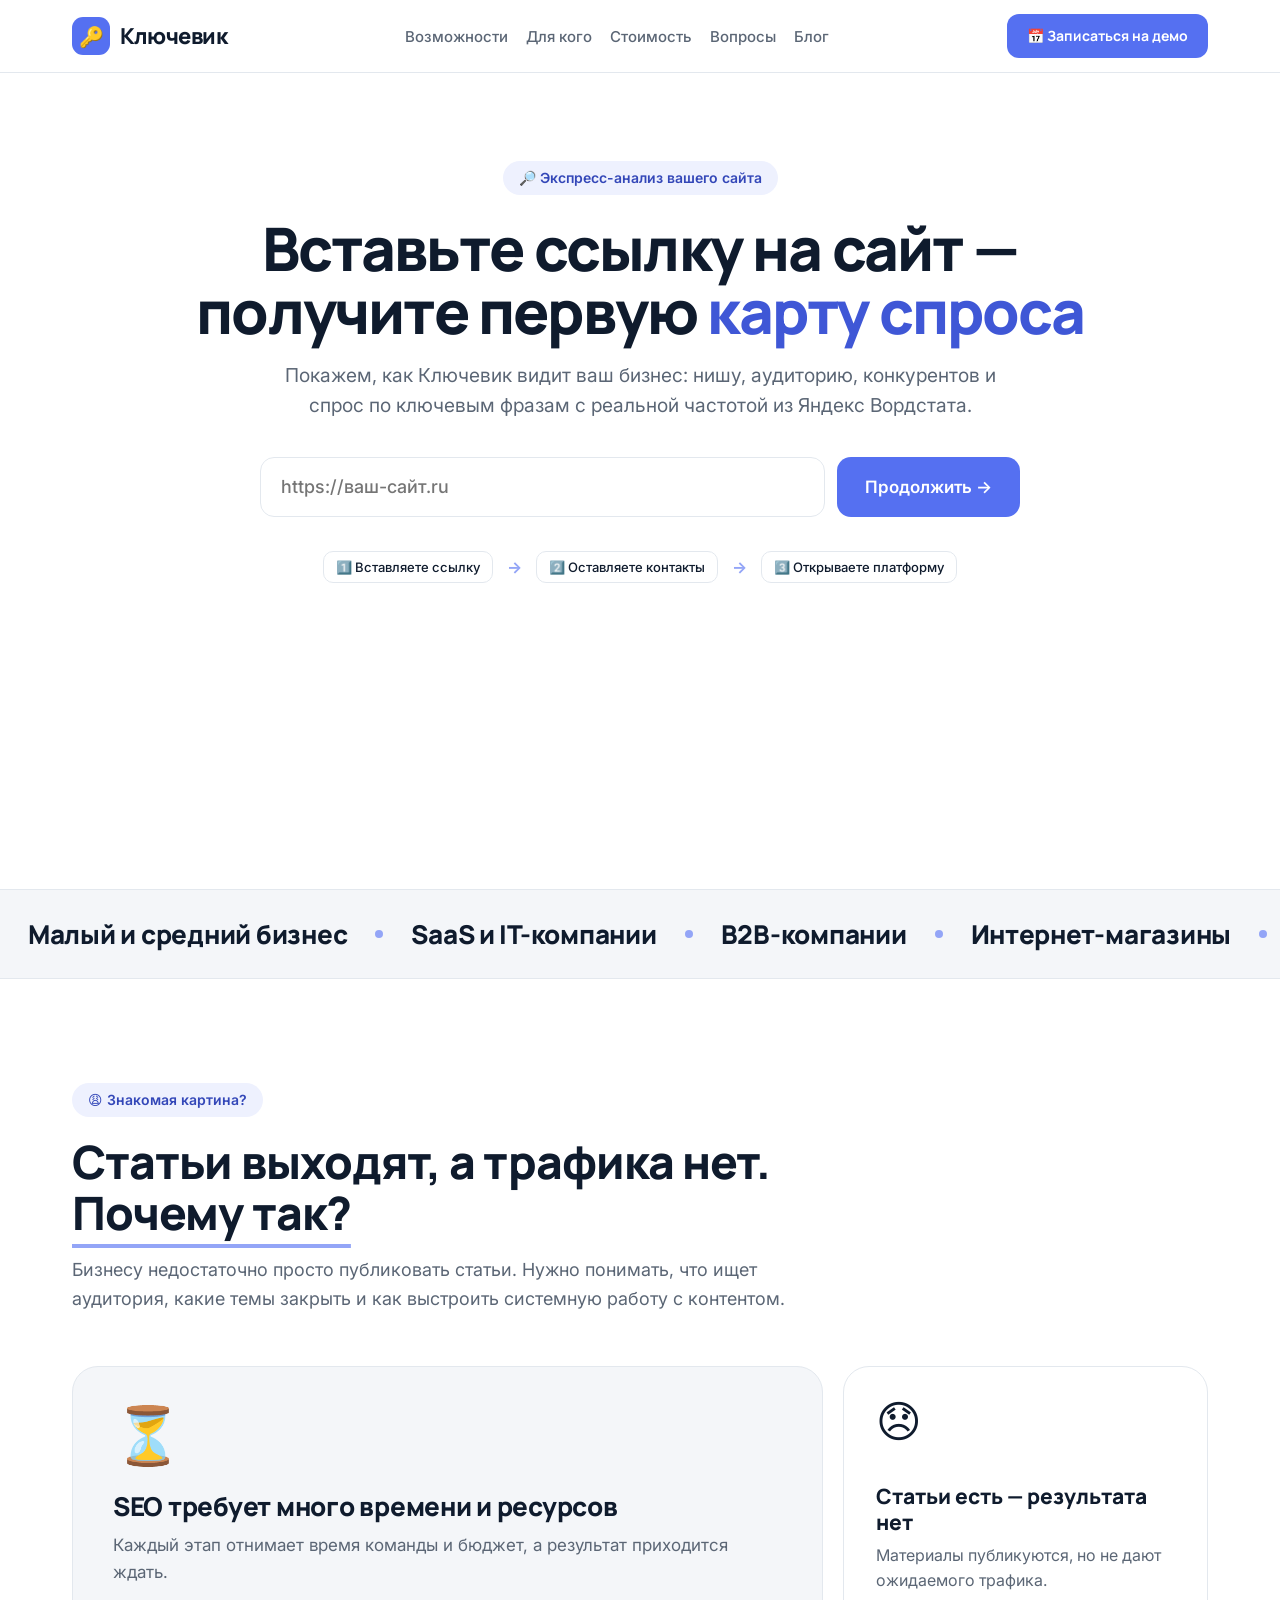
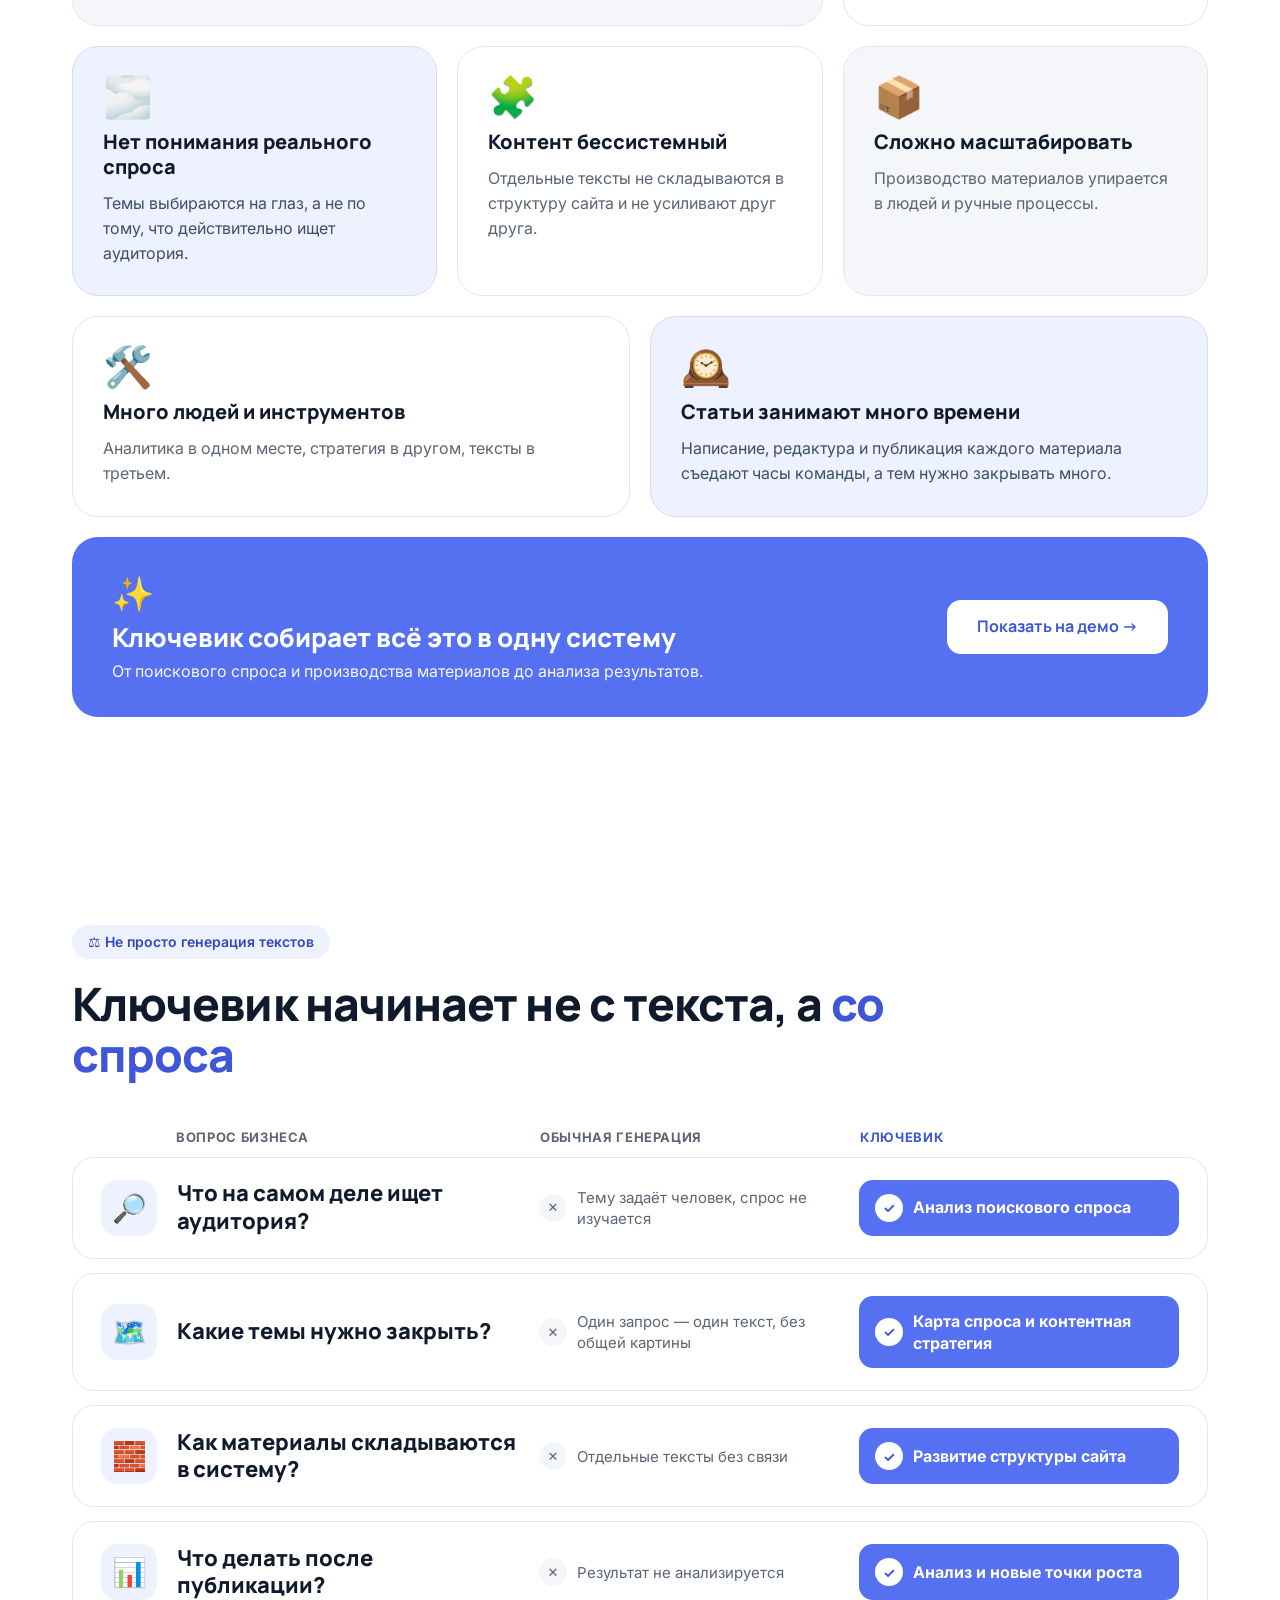
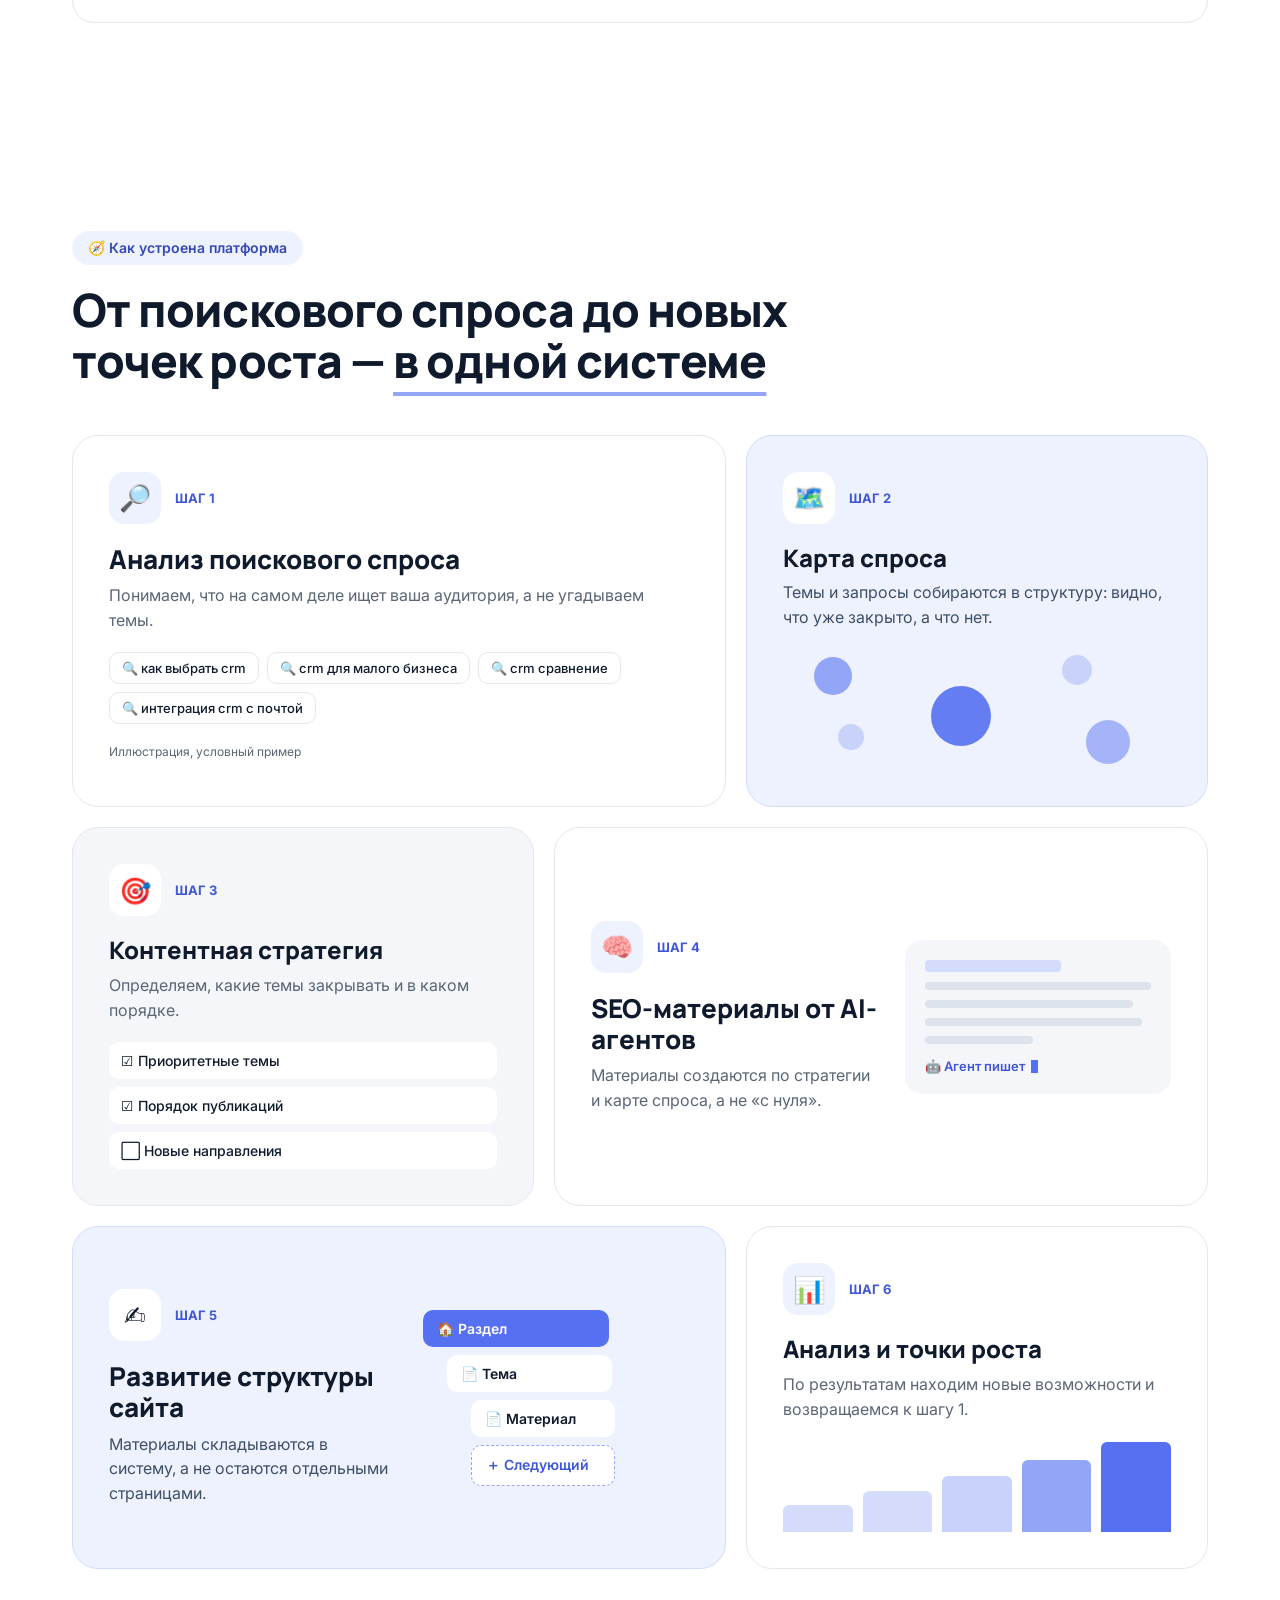
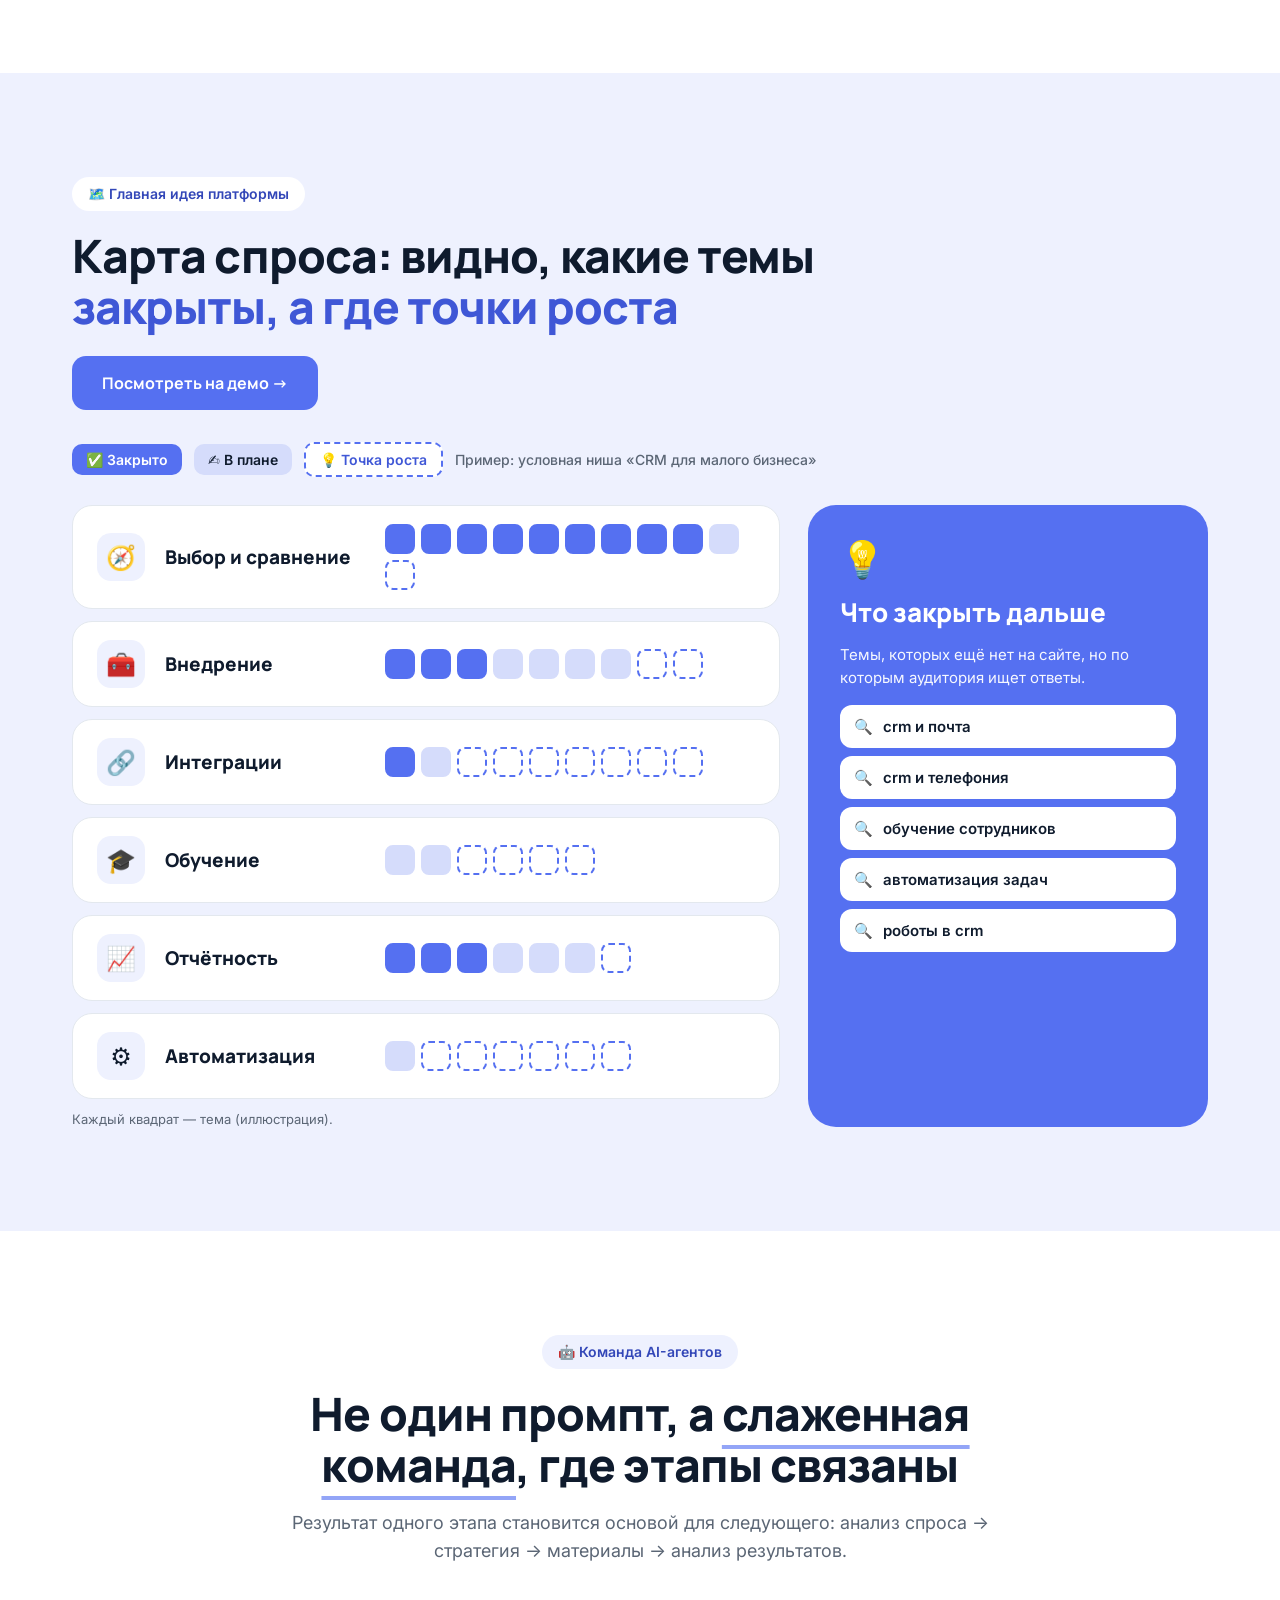
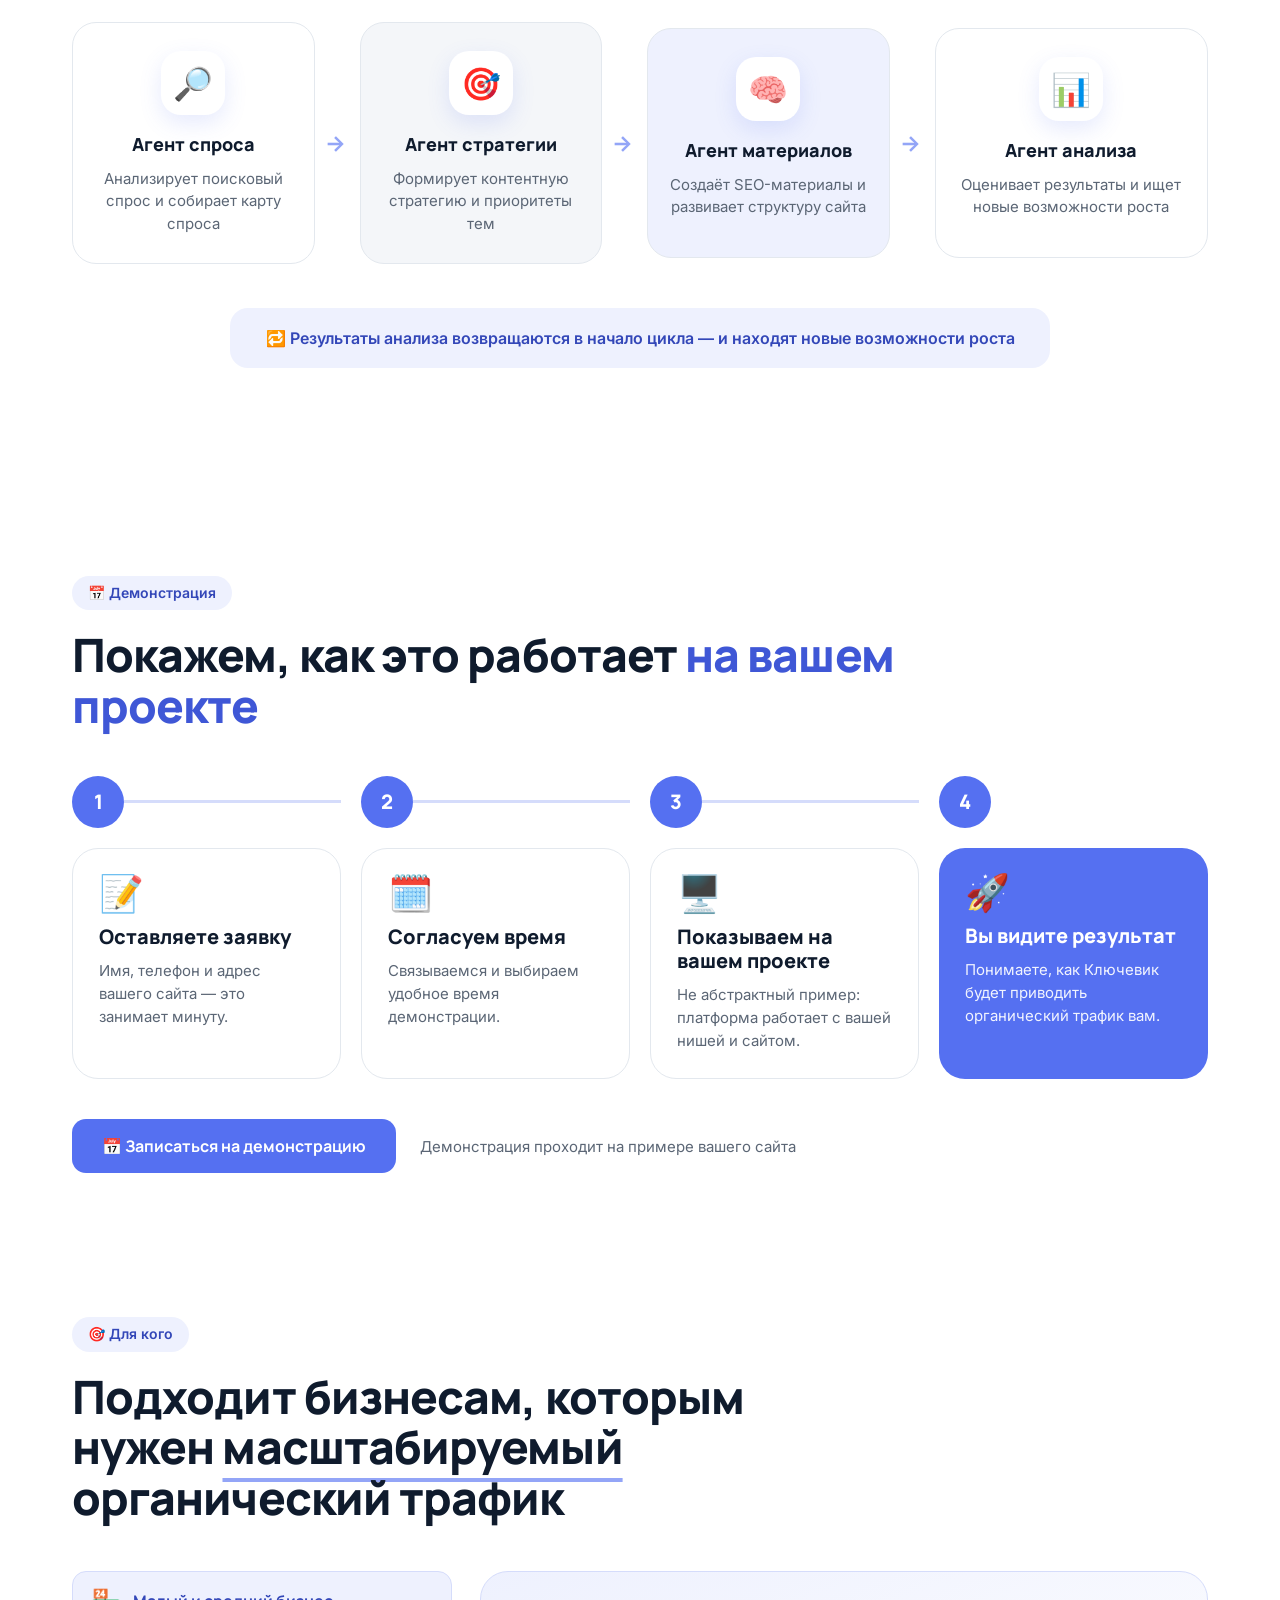
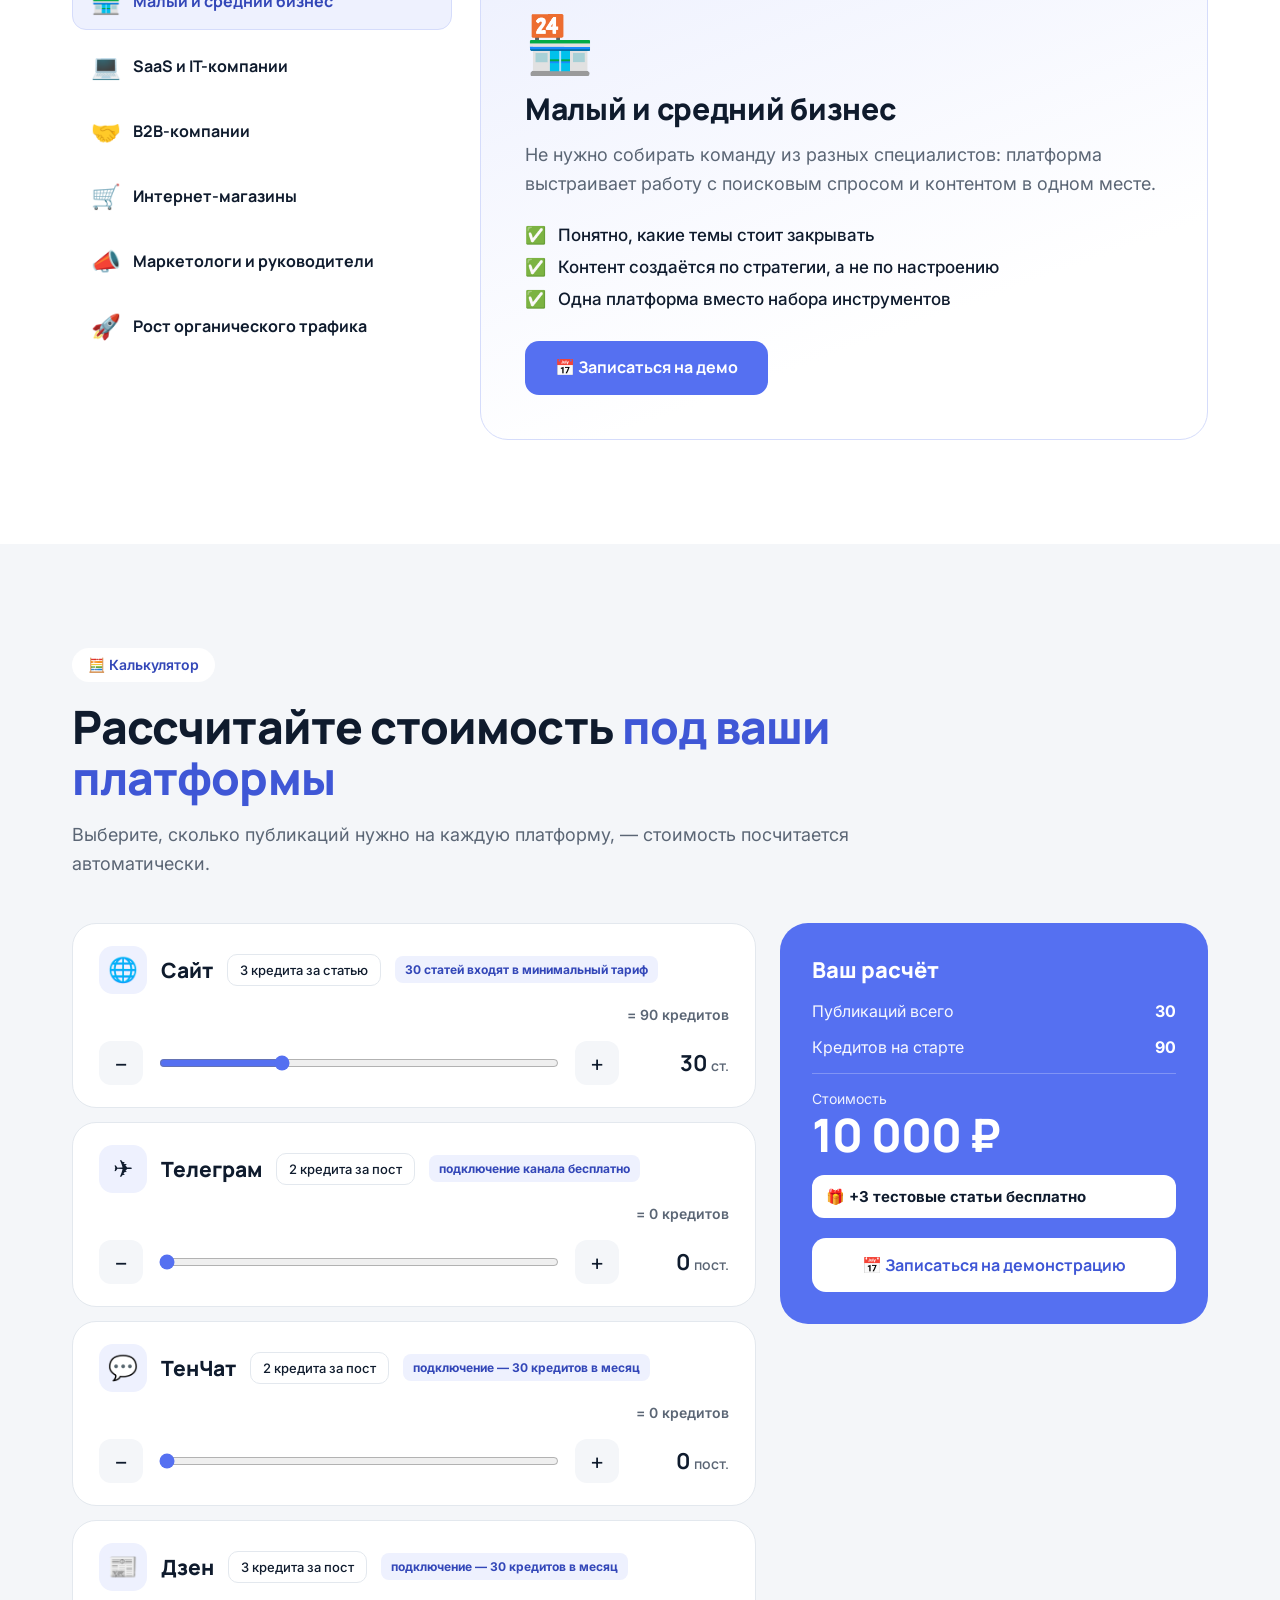
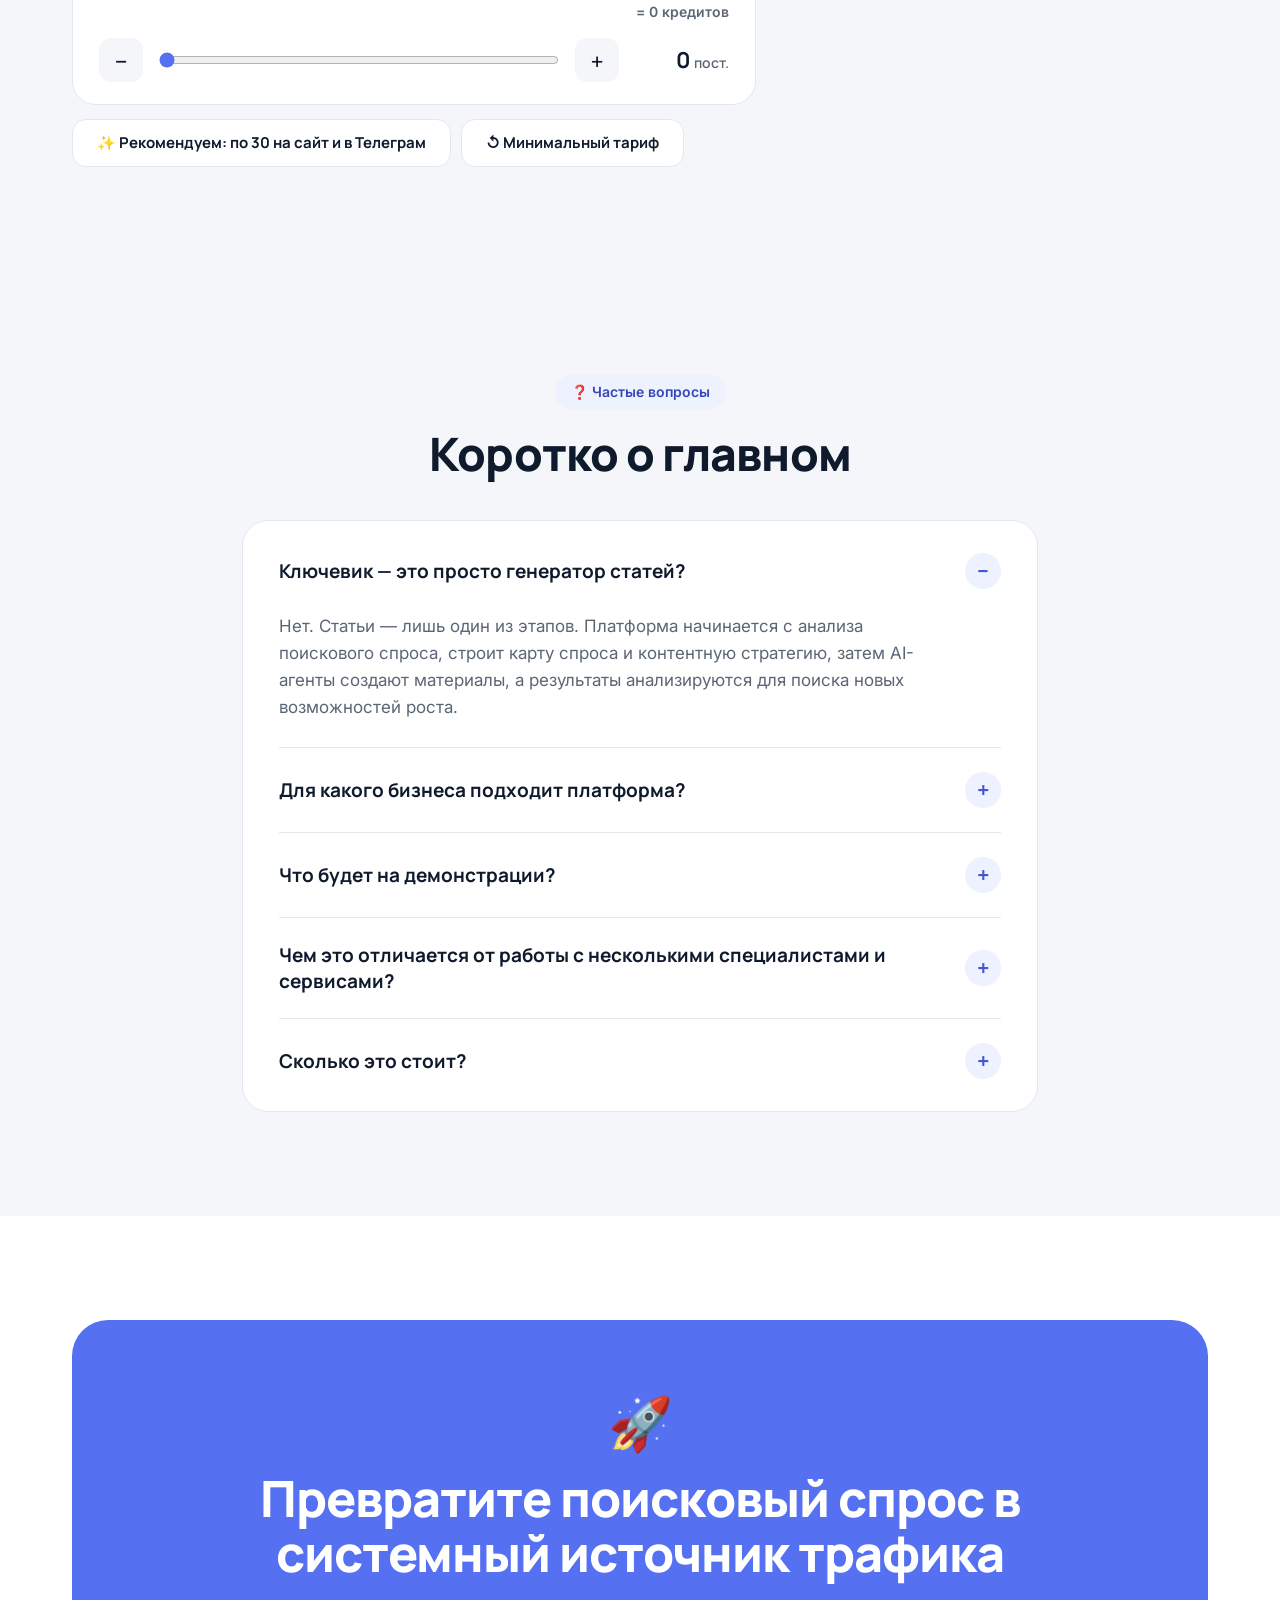
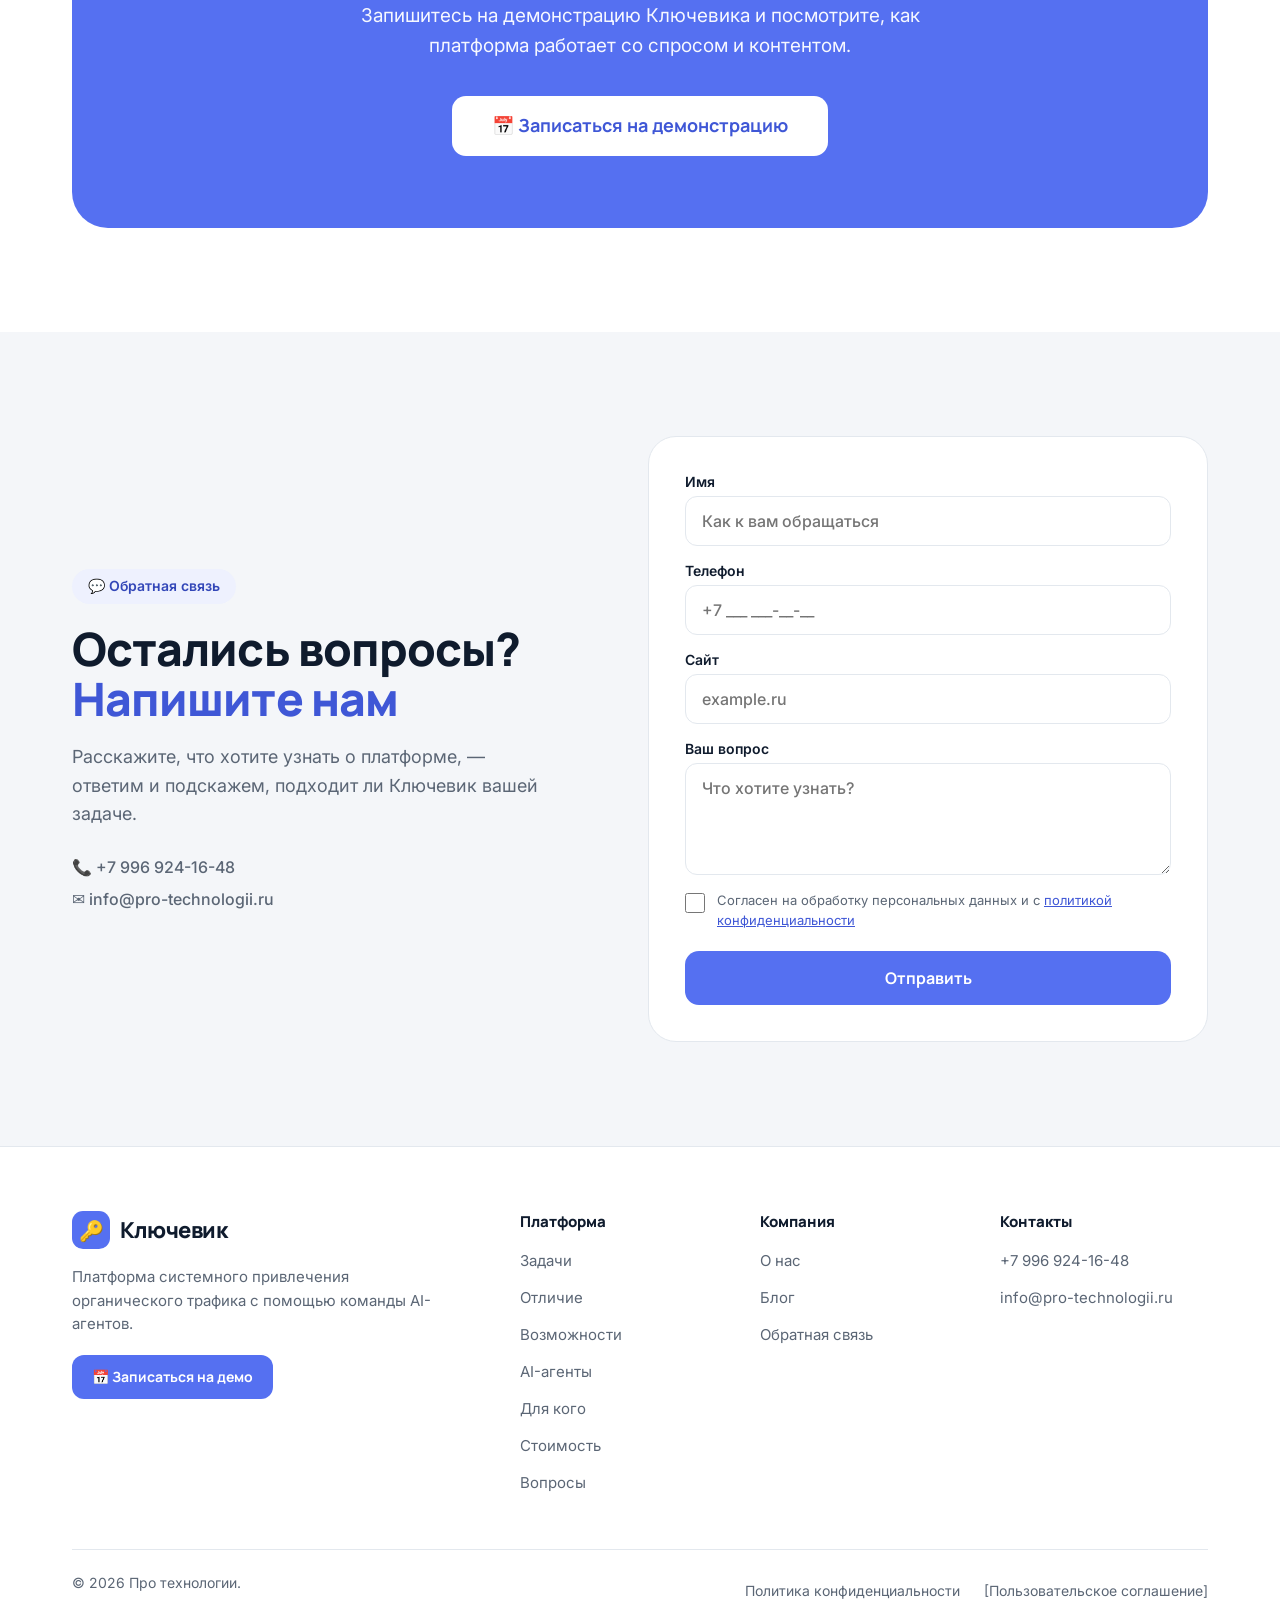
==== commit 6400d332: "Первый экран: ссылка на сайт и контакты вместо демо-анализа Демо-анализ на лендинге убран. Шаг 1 — п" ====
--- a/index.html
+++ b/index.html
@@ -44,146 +44,62 @@
 
 <main id="main">
 
-<!-- HERO: живой экспресс-анализ сайта (состояния 1–6, ошибки и запасная карточка; логика — script.js, блок «Первый экран») -->
+<!-- HERO: ссылка на сайт → контакты → переход на платформу (логика — script.js, блок «Первый экран») -->
 <section class="hs" id="hs">
   <div class="wrap">
-    <!-- короткие сообщения для скринридера: ход анализа и смена состояния -->
     <div class="sr-only" id="hs-status" role="status" aria-live="polite"></div>
 
-    <!-- 1. Вставка ссылки -->
+    <!-- шаг 1: ссылка на сайт -->
     <div class="hs-panel hs-center" data-hs="input">
       <span class="pill">🔎 Экспресс-анализ вашего сайта</span>
       <h1 class="hs-h1" tabindex="-1" data-hs-focus>Вставьте ссылку на сайт — получите первую <span class="accent">карту спроса</span></h1>
       <p class="hs-lead">Покажем, как Ключевик видит ваш бизнес: нишу, аудиторию, конкурентов и спрос по ключевым фразам с реальной частотой из Яндекс Вордстата.</p>
       <form class="hs-form" id="hs-form" novalidate>
-        <input class="hs-inp" id="hs-site" name="site" type="text" inputmode="url" autocomplete="url" placeholder="https://ваш-сайт.ru" aria-label="Ссылка на сайт" aria-describedby="hs-err hs-consent" spellcheck="false" autocapitalize="off">
-        <button type="submit" class="hs-go" id="hs-go">Проанализировать →</button>
+        <input class="hs-inp" id="hs-site" name="site" type="text" inputmode="url" autocomplete="url" placeholder="https://ваш-сайт.ru" aria-label="Ссылка на сайт" aria-describedby="hs-site-err" spellcheck="false" autocapitalize="off">
+        <button type="submit" class="hs-go" id="hs-go">Продолжить →</button>
       </form>
-      <p class="hs-err" id="hs-err" role="alert" hidden></p>
-      <p class="hs-consent" id="hs-consent">Нажимая кнопку, вы соглашаетесь, что мы прочитаем открытые страницы сайта. <a href="/privacy" target="_blank" rel="noopener">Политика конфиденциальности</a></p>
+      <p class="hs-err" id="hs-site-err" role="alert" hidden></p>
       <div class="hs-steps3">
-        <span class="chip">1️⃣ Вставляете ссылку</span><b>→</b><span class="chip">2️⃣ Агенты читают сайт</span><b>→</b><span class="chip">3️⃣ Получаете первые результаты</span>
-      </div>
-    </div>
-
-    <!-- 2. Идёт анализ -->
-    <div class="hs-panel hs-center" data-hs="run" hidden>
-      <span class="pill">⏳ Анализируем сайт</span>
-      <h2 class="hs-h2c" id="hs-domain-run" tabindex="-1" data-hs-focus></h2>
-      <p class="hs-lead">Команда AI-агентов собирает первые результаты. Обычно это занимает 1–2 минуты.</p>
-      <p class="hs-queue" id="hs-queue" hidden></p>
-      <div class="hs-bar" id="hs-bar-run" role="progressbar" aria-label="Ход анализа" aria-valuemin="0" aria-valuemax="100" aria-valuenow="0"><i></i></div>
-      <ol class="hs-list" id="hs-run-steps"></ol>
-      <button type="button" class="hs-ghost hs-cancel" id="hs-cancel">Отменить</button>
-    </div>
-
-    <!-- 3. Первые результаты -->
-    <div class="hs-panel" data-hs="result" hidden>
-      <div class="hs-head">
-        <div><span class="pill">✅ Первые результаты</span><h2 class="hs-h2" tabindex="-1" data-hs-focus>Так Ключевик видит <span class="accent" id="hs-domain-res"></span></h2></div>
-      </div>
-      <div class="hs-cards4">
-        <div class="hs-card"><div class="hs-lab">🏷️ Бренд</div><div class="hs-card__t" id="hs-brand"></div><div class="hs-card__s" id="hs-brand-line"></div></div>
-        <div class="hs-card"><div class="hs-lab">🎯 Ниша</div><div class="hs-card__t" id="hs-niche"></div></div>
-        <div class="hs-card"><div class="hs-lab">👥 Аудитория</div><ul class="hs-card__l" id="hs-audience"></ul></div>
-        <div class="hs-card"><div class="hs-lab">🧰 Услуги</div><div class="hs-chips" id="hs-offers"></div></div>
-      </div>
-      <div class="hs-card hs-comp" id="hs-comp-card">
-        <div class="hs-lab">🏁 Конкуренты в выдаче Яндекса</div>
-        <ul class="hs-comp__list" id="hs-comp"></ul>
-      </div>
-      <div class="hs-card hs-tree">
-        <div class="hs-tree__head"><div><div class="hs-lab">📈 Дерево спроса</div><div class="hs-card__s">Ниша → направления → фразы. Показов в месяц — только измеренные в Яндекс Вордстате; если замер не получен, так и написано.</div></div><div class="hs-legend" id="hs-legend" hidden><span>✅ есть материал на сайте</span><span>💡 материала нет</span><span>по прочитанным страницам</span></div></div>
-        <div class="hs-tree__body">
-          <div class="hs-niche"><div class="hs-niche__k">НИША</div><div class="hs-niche__t" id="hs-niche-t"></div></div>
-          <div class="hs-dirs" id="hs-dirs"></div>
-        </div>
-      </div>
-      <div class="hs-cta">
-        <div><div class="hs-cta__t">Хотите увидеть, что напишут агенты?</div><div class="hs-cta__s">Создайте бесплатную пробную статью по одной из найденных фраз — регистрация не нужна.</div></div>
-        <div class="hs-cta__btns"><button type="button" class="hs-white" data-hs-go="topic">✨ Создать пробную статью</button><button type="button" class="hs-outline" data-hs-reset>Проверить другой сайт</button></div>
-      </div>
-    </div>
-
-    <!-- 4. Выбор фразы и площадки -->
-    <div class="hs-panel" data-hs="topic" hidden>
-      <div class="hs-head">
-        <div><span class="pill">✨ Следующий шаг</span><h2 class="hs-h2" tabindex="-1" data-hs-focus>Создайте пробную статью <span class="accent">по найденной фразе</span></h2><p class="hs-lead hs-lead--l">Выберите фразу и площадку — AI-агенты подготовят текст.</p></div>
-        <button type="button" class="hs-ghost" data-hs-go="result">← К дереву спроса</button>
-      </div>
-      <div class="hs-two">
-        <div class="hs-card hs-topics"><div class="hs-lab" id="hs-topics-lab">Выберите фразу <span>· показов в месяц, Яндекс Вордстат</span></div><div id="hs-topics" class="hs-topics__list" role="radiogroup" aria-labelledby="hs-topics-lab"></div></div>
-        <div class="hs-side">
-          <div class="hs-card hs-fmt"><div class="hs-lab" id="hs-plat-lab">Площадка</div>
-            <div class="hs-plats" id="hs-plats" role="radiogroup" aria-labelledby="hs-plat-lab"></div>
-            <div class="hs-card__s" id="hs-plat-more" hidden></div>
-          </div>
-          <p class="hs-err" id="hs-topic-err" role="alert" hidden></p>
-          <div class="hs-blue"><div class="hs-blue__t">Пробная статья по выбранной фразе</div><button type="button" class="hs-white hs-white--w" id="hs-start">✨ Создать пробную статью</button><div class="hs-blue__s">🎁 Пробная статья бесплатно, регистрация не нужна</div></div>
-        </div>
-      </div>
-    </div>
-
-    <!-- 5. Создаём статью -->
-    <div class="hs-panel hs-center" data-hs="gen" hidden>
-      <span class="pill">⏳ Агенты работают</span>
-      <h2 class="hs-h2c" tabindex="-1" data-hs-focus>Создаём пробную статью</h2>
-      <p class="hs-lead">Фраза: «<span id="hs-sel-gen"></span>» · <span id="hs-sel-gen-p"></span></p>
-      <div class="hs-bar" id="hs-bar-gen" role="progressbar" aria-label="Ход создания статьи" aria-valuemin="0" aria-valuemax="100" aria-valuenow="0"><i></i></div>
-      <ol class="hs-list" id="hs-gen-steps"></ol>
-    </div>
-
-    <!-- 6. Статья готова -->
-    <div class="hs-panel" data-hs="article" hidden>
-      <div class="hs-head"><div><span class="pill">✅ Пробная статья готова</span><h2 class="hs-h2" tabindex="-1" data-hs-focus>Вот что подготовили агенты</h2></div></div>
-      <div class="hs-two hs-two--art">
-        <div class="hs-card hs-art" id="hs-art">
-          <div class="hs-chips" id="hs-art-chips"></div>
-          <h3 class="hs-art__t" id="hs-art-title"></h3>
-          <div class="hs-art__body" id="hs-art-body"></div>
-        </div>
-        <div class="hs-side">
-          <div class="hs-card"><div class="hs-lab">Что внутри</div><div class="hs-card__l">✅ Структура подобрана под фразу<br>✅ Заголовки и разделы расставлены<br>✅ Оформление под площадку</div></div>
-          <div class="hs-card hs-card--mist"><div class="hs-lab">🎁 Пробная статья</div><div class="hs-card__t hs-card__t--big">Использована 1 из 1</div></div>
-          <button type="button" class="hs-ghost" id="hs-copy">📋 Скопировать текст</button>
-          <button type="button" class="hs-ghost" data-hs-reset>Проверить другой сайт</button>
-        </div>
-      </div>
-    </div>
-
-    <!-- боковое: сайт закрыт для чтения, нужна ниша -->
-    <div class="hs-panel hs-center" data-hs="niche" hidden>
-      <span class="pill">✍️ Нужна подсказка</span>
-      <h2 class="hs-h2c" tabindex="-1" data-hs-focus>Сайт закрыт от чтения</h2>
-      <p class="hs-lead">Роботам нельзя читать страницы этого сайта, поэтому напишите нишу своими словами — мы продолжим без чтения сайта.</p>
-      <form class="hs-form" id="hs-niche-form" novalidate>
-        <input class="hs-inp" id="hs-niche-inp" name="niche" type="text" maxlength="200" aria-label="Ниша своими словами" aria-describedby="hs-niche-err" placeholder="Например: клининг квартир в Казани">
-        <button type="submit" class="hs-go" id="hs-niche-go">Продолжить →</button>
+        <span class="chip">1️⃣ Вставляете ссылку</span><b>→</b><span class="chip">2️⃣ Оставляете контакты</span><b>→</b><span class="chip">3️⃣ Открываете платформу</span>
+      </div>
+    </div>
+
+    <!-- шаг 2: контакты -->
+    <div class="hs-panel hs-center" data-hs="contacts" hidden>
+      <span class="pill">Шаг 2 из 2 · бесплатно, без карты</span>
+      <h2 class="hs-h1 hs-h1--s" tabindex="-1" data-hs-focus>Куда прислать доступ к анализу вашего сайта?</h2>
+      <p class="hs-lead">Анализ готов запуститься. Оставьте контакты, и мы сразу откроем платформу: вы увидите, как подбираются ключи и темы.</p>
+      <form class="hs-card hs-sign" id="hs-sign" novalidate>
+        <div class="hs-site">
+          <span class="hs-site__ok" aria-hidden="true">✓</span>
+          <span class="hs-site__t"><small>Сайт для анализа</small><b id="hs-site-name"></b></span>
+          <button type="button" class="hs-site__edit" id="hs-edit">Изменить</button>
+        </div>
+        <div class="hs-f">
+          <label for="hs-name">Имя</label>
+          <input class="hs-inp" id="hs-name" name="name" type="text" autocomplete="name" placeholder="Иван Петров" maxlength="100" aria-describedby="hs-name-err">
+          <p class="hs-err" id="hs-name-err" role="alert" hidden></p>
+        </div>
+        <div class="hs-f">
+          <label for="hs-phone">Телефон</label>
+          <input class="hs-inp" id="hs-phone" name="phone" type="tel" inputmode="tel" autocomplete="tel" placeholder="+7 (900) 123-45-67" aria-describedby="hs-phone-hint hs-phone-err">
+          <p class="hs-hint" id="hs-phone-hint">Только для связи по вашему проекту, без рекламных рассылок</p>
+          <p class="hs-err" id="hs-phone-err" role="alert" hidden></p>
+        </div>
+        <div class="hs-f">
+          <label for="hs-email">Рабочая почта</label>
+          <input class="hs-inp" id="hs-email" name="email" type="email" inputmode="email" autocomplete="email" placeholder="ivan@ваш-сайт.ru" spellcheck="false" autocapitalize="off" aria-describedby="hs-email-err">
+          <p class="hs-err" id="hs-email-err" role="alert" hidden></p>
+        </div>
+        <div class="hs-trap" aria-hidden="true"><label>Не заполняйте это поле<input type="text" id="hs-hp" name="hp" tabindex="-1" autocomplete="off"></label></div>
+        <div class="hs-f">
+          <label class="hs-agree"><input type="checkbox" id="hs-consent" name="consent" aria-describedby="hs-consent-err"><span>Согласен с <a href="/privacy" target="_blank" rel="noopener">условиями сервиса</a> и <a href="/privacy" target="_blank" rel="noopener">обработкой персональных данных</a></span></label>
+          <p class="hs-err" id="hs-consent-err" role="alert" hidden></p>
+        </div>
+        <p class="hs-err hs-err--form" id="hs-general-err" role="alert" hidden></p>
+        <button type="submit" class="hs-go hs-go--block" id="hs-submit">Открыть платформу →</button>
+        <p class="hs-hint hs-hint--c">Пароль не нужен: ссылку для входа пришлём на почту, а сейчас вы сразу попадёте на платформу. Пароль можно задать позже в настройках.</p>
       </form>
-      <p class="hs-err" id="hs-niche-err" role="alert" hidden></p>
-      <button type="button" class="hs-ghost" data-hs-reset>Проверить другой сайт</button>
-    </div>
-
-    <!-- боковое: ошибки и лимиты -->
-    <div class="hs-panel hs-center" data-hs="error" hidden>
-      <span class="pill">⚠️ Не получилось</span>
-      <h2 class="hs-h2c" id="hs-error-t" tabindex="-1" data-hs-focus></h2>
-      <p class="hs-lead" id="hs-error-d" role="alert"></p>
-      <div class="hs-cta__btns hs-err-btns">
-        <button type="button" class="hs-ghost" id="hs-error-retry" hidden>Попробовать ещё раз</button>
-        <button type="button" class="hs-ghost" data-hs-reset>Проверить другой сайт</button>
-      </div>
-    </div>
-
-    <!-- демо выключено или недоступно -->
-    <div class="hs-panel hs-center" data-hs="off" hidden>
-      <span class="pill">🔎 Экспресс-анализ вашего сайта</span>
-      <h1 class="hs-h1" tabindex="-1" data-hs-focus>Живой разбор <span class="accent">скоро будет доступен</span></h1>
-      <p class="hs-lead">Пока вы можете записаться на демонстрацию: покажем, как Ключевик видит ваш сайт, нишу, конкурентов и спрос, на вашем проекте.</p>
-      <div class="hs-cta__btns hs-err-btns">
-        <button type="button" class="hs-go" data-open-modal>📅 Записаться на демо</button>
-        <a class="hs-ghost hs-link" href="#demo">Как проходит демонстрация</a>
-      </div>
     </div>
 
   </div>
--- a/styles.css
+++ b/styles.css
@@ -594,223 +594,59 @@
 }
 .agree a{color:var(--blue-t);text-decoration:underline}
 
-/* ============ Первый экран: экспресс-анализ сайта (6 состояний) ============ */
+/* ============ Первый экран: ссылка на сайт → контакты ============ */
 .hs{padding:56px 0 88px;min-height:calc(100vh - 84px)}
 .hs-panel{animation:hsfade .35s ease both}
 .hs-panel[hidden]{display:none}
 @keyframes hsfade{from{opacity:0;transform:translateY(8px)}to{opacity:1;transform:none}}
 .hs-center{display:flex;flex-direction:column;align-items:center;text-align:center;padding-top:32px}
+.hs [data-hs-focus]:focus{outline:none}
 .hs-h1{margin:22px 0 0;max-width:980px;font-size:clamp(32px,5vw,60px);font-weight:800;line-height:1.05;letter-spacing:-.03em}
-.hs-h2{margin-top:14px;font-size:clamp(26px,3.4vw,42px);font-weight:800;line-height:1.1;letter-spacing:-.025em;max-width:900px}
-.hs-h2c{margin:22px 0 0;font-size:clamp(28px,3.6vw,44px);font-weight:800;letter-spacing:-.02em;overflow-wrap:anywhere}
+.hs-h1--s{font-size:clamp(28px,3.6vw,44px);letter-spacing:-.02em}
 .hs-lead{margin:18px 0 0;max-width:720px;font-size:clamp(16px,1.5vw,20px);line-height:1.55;color:var(--gray)}
-.hs-lead--l{font-size:18px;max-width:760px}
-
 .hs-form{margin-top:36px;display:flex;gap:12px;width:100%;max-width:760px}
-.hs-inp{flex:1;min-width:0;height:60px;border-radius:14px;border:1.5px solid var(--line);padding:0 20px;font:500 18px var(--fb);color:var(--ink);background:#fff}
+.hs-inp{flex:1;min-width:0;width:100%;height:60px;border-radius:14px;border:1.5px solid var(--line);padding:0 20px;font:500 18px var(--fb);color:var(--ink);background:#fff}
 .hs-inp:focus{outline:none;box-shadow:0 0 0 4px var(--ring);border-color:var(--blue)}
-.hs-go{font:600 17px var(--fb);padding:0 28px;height:60px;border-radius:14px;border:0;background:var(--blue);color:#fff;cursor:pointer;white-space:nowrap;transition:background .2s}
+.hs-inp[aria-invalid="true"]{border-color:#C0392B}
+.hs-go{font:600 17px var(--fb);padding:0 28px;height:60px;min-height:44px;border-radius:14px;border:0;background:var(--blue);color:#fff;cursor:pointer;white-space:nowrap;transition:background .2s}
 .hs-go:hover{background:var(--blue-d)}
-.hs-err{margin-top:12px;color:#C0392B;font-size:15px}
+.hs-go:disabled,.btn:disabled{opacity:.6;cursor:not-allowed}
+.hs-err{margin-top:12px;color:#C0392B;font-size:15px;text-align:left}
+.hs-err a{color:inherit;text-decoration:underline;font-weight:600}
+.hs-center>.hs-err{text-align:center}
 .hs-steps3{margin-top:34px;display:flex;gap:14px;flex-wrap:wrap;justify-content:center;align-items:center}
 .hs-steps3 b{color:var(--sky)}
-
-.hs-list{margin-top:34px;width:100%;max-width:640px;display:flex;flex-direction:column;gap:12px;text-align:left}
-.hs-step{display:flex;align-items:center;gap:16px;padding:18px 22px;border-radius:18px;background:#fff;border:1.5px solid var(--line);color:var(--gray);transition:background .3s,border-color .3s,color .3s}
-.hs-step.is-on{background:var(--mist);border-color:var(--mist2);color:var(--ink)}
-.hs-step__dot{flex:0 0 36px;height:36px;border-radius:50%;display:flex;align-items:center;justify-content:center;font-weight:700;background:var(--soft);color:var(--gray)}
-.hs-step.is-on .hs-step__dot{background:var(--mist);color:var(--blue-t)}
-.hs-step.is-done .hs-step__dot{background:var(--blue);color:#fff}
-.hs-step__t{font-size:18px;font-weight:600}
-
-.hs-head{display:flex;justify-content:space-between;align-items:flex-end;gap:24px;flex-wrap:wrap}
-.hs-ghost{font:600 15px var(--fb);padding:12px 20px;border-radius:12px;border:1.5px solid var(--line);background:#fff;color:var(--ink);cursor:pointer;transition:border-color .2s}
-.hs-ghost:hover{border-color:var(--sky)}
-
-.hs-card{background:#fff;border:1.5px solid var(--line);border-radius:22px;padding:18px;display:flex;flex-direction:column;gap:8px;min-width:0}
-.hs-card--mist{background:var(--mist);border-color:var(--mist2)}
-.hs-lab{font-size:12px;font-weight:700;letter-spacing:.06em;text-transform:uppercase;color:var(--gray)}
-.hs-lab span{text-transform:none;letter-spacing:0;font-weight:500}
-.hs-card__t{font-family:var(--fh);font-weight:800;font-size:18px}
-.hs-card__t--big{font-size:22px}
-.hs-card__s{font-size:14px;line-height:1.5;color:var(--gray)}
-.hs-card__l{font-size:14px;line-height:1.7}
-.hs-chips{display:flex;flex-wrap:wrap;gap:6px}
-
-.hs-cards4{margin-top:20px;display:grid;grid-template-columns:1.2fr 1.2fr 1fr 1.1fr;gap:14px}
-.hs-tree{margin-top:14px;padding:22px 24px;gap:0}
-.hs-tree__head{display:flex;justify-content:space-between;align-items:flex-start;gap:20px;flex-wrap:wrap}
-.hs-tree__head .hs-card__s{margin-top:6px}
-.hs-legend{display:flex;gap:14px;font-size:13px;color:var(--gray);flex-wrap:wrap}
-.hs-tree__body{display:flex;align-items:center;margin-top:14px;gap:0}
-.hs-niche{flex:0 0 clamp(200px,22%,260px);background:var(--blue);color:#fff;border-radius:20px;padding:20px 20px;position:relative;margin-right:28px}
-.hs-niche::after{content:"";position:absolute;left:100%;top:50%;width:28px;height:2px;background:var(--mist2)}
-.hs-niche__k{font-size:12px;font-weight:700;letter-spacing:.06em;opacity:.85}
-.hs-niche__t{margin-top:6px;font-family:var(--fh);font-weight:800;font-size:clamp(17px,1.5vw,21px);line-height:1.2;overflow-wrap:break-word;hyphens:auto}
-.hs-dirs{flex:1;min-width:0;display:flex;flex-direction:column}
-.hs-dir{position:relative;display:flex;align-items:center;padding:7px 0 7px 28px}
-.hs-dir::before{content:"";position:absolute;left:0;top:0;bottom:0;width:2px;background:var(--mist2)}
-.hs-dir:first-child::before{top:50%}
-.hs-dir:last-child::before{bottom:50%}
-.hs-dir::after{content:"";position:absolute;left:0;top:50%;width:28px;height:2px;background:var(--mist2)}
-.hs-dir__box{flex:0 0 clamp(190px,26%,250px);background:var(--mist);border:1.5px solid var(--mist2);border-radius:16px;padding:14px 16px;margin-right:24px;position:relative}
-.hs-dir__box::after{content:"";position:absolute;left:100%;top:50%;width:24px;height:2px;background:var(--mist2)}
-.hs-dir__n{font-family:var(--fh);font-weight:800;font-size:17px}
-.hs-dir__v{margin-top:4px;font-size:22px;font-family:var(--fh);font-weight:800;color:var(--blue-t)}
-.hs-badge{display:inline-block;margin-top:6px;padding:4px 10px;border-radius:8px;font-size:12px;font-weight:700;background:var(--mist2);color:var(--mist-t)}
-.hs-badge--done{background:var(--blue);color:#fff}
-.hs-badge--grow{background:#fff;color:var(--blue-t);border:1.5px dashed var(--blue)}
-.hs-kws{flex:1;min-width:0;background:#fff;border:1.5px solid var(--line);border-radius:16px;padding:10px 16px}
-.hs-kw{display:flex;align-items:center;gap:12px;padding:5px 0;width:100%;border:0;background:none;font:inherit;color:inherit;text-align:left}
-button.hs-kw{cursor:pointer;border-radius:8px}
-button.hs-kw:hover .hs-kw__n{color:var(--blue-t)}
-.hs-kw__i{flex:0 0 16px;font-size:13px}
-.hs-kw__n{flex:1 1 45%;min-width:0;font-size:15px;font-weight:500;overflow-wrap:break-word}
-.hs-kw__bar{flex:1;height:8px;border-radius:4px;background:var(--mist);overflow:hidden;min-width:30px}
-.hs-kw__bar i{display:block;height:100%;background:var(--blue);border-radius:4px}
-.hs-kw__bar i.is-new{background:var(--sky)}
-.hs-kw__f{flex:0 0 76px;text-align:right;font-size:14px;font-weight:700;font-variant-numeric:tabular-nums}
-.hs-more{padding:4px 0 2px;font-size:13px;color:var(--gray)}
-
-.hs-cta{margin-top:16px;display:flex;align-items:center;justify-content:space-between;gap:24px;background:var(--blue);color:#fff;border-radius:24px;padding:22px 32px;flex-wrap:wrap}
-.hs-cta__t{font-family:var(--fh);font-weight:800;font-size:22px}
-.hs-cta__s{margin-top:4px;font-size:15px;opacity:.9}
-.hs-cta__btns{display:flex;gap:12px;flex-wrap:wrap}
-.hs-white{font:600 17px var(--fb);padding:16px 26px;border-radius:14px;border:0;background:#fff;color:var(--blue-t);cursor:pointer;white-space:nowrap;transition:transform .2s}
-.hs-white:hover{transform:translateY(-2px)}
-.hs-white--w{white-space:normal}
-.hs-outline{font:600 17px var(--fb);padding:16px 22px;border-radius:14px;border:1.5px solid rgba(255,255,255,.7);background:transparent;color:#fff;cursor:pointer;white-space:nowrap}
-.hs-outline:hover{background:rgba(255,255,255,.12)}
-
-.hs-two{margin-top:26px;display:flex;gap:18px;align-items:flex-start}
-.hs-two--art{margin-top:24px}
-.hs-topics{flex:1.4;gap:10px}
-.hs-topics__list{display:flex;flex-direction:column;gap:10px}
-.hs-topic{display:flex;align-items:center;gap:14px;padding:14px 18px;border-radius:16px;cursor:pointer;background:#fff;border:1.5px solid var(--line);font:inherit;color:inherit;text-align:left;width:100%;transition:border-color .2s,background .2s}
-.hs-topic:hover{border-color:var(--sky)}
-.hs-topic.is-sel{background:var(--mist);border-color:var(--blue)}
-.hs-topic__m{flex:0 0 24px;height:24px;border-radius:50%;display:flex;align-items:center;justify-content:center;font-size:13px;font-weight:700;border:2px solid var(--line);background:#fff;color:#fff}
-.hs-topic.is-sel .hs-topic__m{background:var(--blue);border-color:var(--blue)}
-.hs-topic__n{flex:1;font-size:17px;font-weight:600}
-.hs-topic__h{font-size:13px;color:var(--blue-t);font-weight:600}
-.hs-topic__f{flex:0 0 86px;text-align:right;font-weight:700;font-size:15px}
-.hs-side{flex:1;min-width:0;display:flex;flex-direction:column;gap:16px}
-.hs-fmt{gap:12px;padding:22px}
-.hs-fmt__sel{padding:16px 18px;border-radius:16px;display:flex;gap:12px;align-items:center;background:var(--mist);border:1.5px solid var(--blue)}
-.hs-fmt__sel span{font-size:28px}
-.hs-fmt__sel b{display:block;font-size:18px}
-.hs-fmt__sel small{font-size:13px;color:var(--gray)}
-.hs-blue{background:var(--blue);color:#fff;border-radius:22px;padding:24px;display:flex;flex-direction:column;gap:14px}
-.hs-blue__t{font-family:var(--fh);font-weight:800;font-size:21px;line-height:1.25}
-.hs-blue__s{font-size:14px;opacity:.92}
-
-.hs-art{flex:1.7;padding:30px 34px;position:relative;overflow:hidden;gap:0}
-.hs-art__t{margin-top:16px;font-size:30px;font-weight:800;line-height:1.2}
-.hs-art__p{margin-top:14px;font-size:17px;line-height:1.65}
-.hs-art__h{margin-top:20px;font-family:var(--fh);font-weight:800;font-size:20px}
-.hs-art__s{margin-top:6px;font-size:16px;line-height:1.65;color:var(--gray)}
-
-@media (max-width:1080px){
-  .hs-cards4{grid-template-columns:1fr 1fr}
-  .hs-two{flex-direction:column}
-  .hs-two>*{width:100%;flex:none}
-  .hs-tree__body{flex-direction:column;align-items:stretch}
-  .hs-niche{margin:0 0 16px;flex:none}
-  .hs-niche::after{display:none}
-  .hs-dir{flex-direction:column;align-items:stretch;padding:0 0 14px 0}
-  .hs-dir::before,.hs-dir::after,.hs-dir__box::after{display:none}
-  .hs-dir__box{flex:none;margin:0 0 8px}
-  .hs-kw__n{flex:1 1 auto}
-}
+.sr-only{position:absolute;width:1px;height:1px;margin:-1px;padding:0;overflow:hidden;clip:rect(0 0 0 0);white-space:nowrap;border:0}
+
+/* шаг 2: карточка с контактами */
+.hs-card{margin-top:28px;width:100%;max-width:600px;padding:28px;background:#fff;border:1.5px solid var(--line);border-radius:22px;box-shadow:0 12px 32px rgba(15,27,45,.08);display:grid;gap:16px;text-align:left}
+.hs-site{display:flex;align-items:center;gap:12px;padding:12px 14px;border-radius:12px;background:var(--mist)}
+.hs-site__ok{flex:0 0 24px;height:24px;border-radius:50%;display:flex;align-items:center;justify-content:center;background:var(--blue);color:#fff;font-size:14px;font-weight:700}
+.hs-site__t{flex:1;min-width:0;display:grid}
+.hs-site__t small{font-size:12px;color:var(--gray)}
+.hs-site__t b{font:700 16px var(--fh);overflow-wrap:anywhere}
+.hs-site__edit{min-height:44px;padding:0 4px;border:0;background:none;font:600 14px var(--fb);color:var(--blue-t);cursor:pointer}
+.hs-site__edit:hover{text-decoration:underline}
+.hs-f{display:grid;gap:6px}
+.hs-f label:not(.hs-agree){font-size:13px;font-weight:600}
+.hs-f .hs-inp{height:52px;font-size:16px;border-radius:10px}
+.hs-f .hs-err{margin-top:0;font-size:14px}
+.hs-hint{margin:0;font-size:12px;line-height:1.5;color:var(--gray)}
+.hs-hint--c{font-size:13px;text-align:center}
+.hs-agree{display:flex;align-items:flex-start;gap:10px;font-size:13px;line-height:1.5;color:var(--gray)}
+.hs-agree input{flex:0 0 20px;width:20px;height:20px;margin:0;accent-color:var(--blue)}
+.hs-agree a{color:var(--blue-t);text-decoration:underline}
+.hs-go--block{width:100%;height:54px;border-radius:10px;font-size:17px}
+.hs-err--form{margin:0;text-align:center}
+.hs-trap{position:absolute;left:-9999px;width:1px;height:1px;overflow:hidden}
+
 @media (max-width:640px){
   .hs{padding:28px 0 56px}
   .hs-center{padding-top:16px}
   .hs-form{flex-direction:column}
   .hs-go{width:100%}
-  .hs-cards4{grid-template-columns:1fr}
   .hs-steps3 b{display:none}
-  .hs-step{padding:14px 16px}
-  .hs-step__t{font-size:16px}
-  .hs-kw{flex-wrap:wrap}
-  .hs-kw__bar{display:none}
-  .hs-kws .hs-kw .hs-kw__n{flex:1 1 0}
-  .hs-kws .hs-kw .hs-kw__f{flex:0 0 100%;min-width:0;padding-left:28px;text-align:left}
-  .hs-tree{padding:18px 16px}
-  .hs-cta{padding:20px;gap:16px}
-  .hs-cta__btns{width:100%}
-  .hs-cta__btns button{flex:1}
-  .hs-white{white-space:normal}
-  .hs-topic{flex-wrap:wrap;padding:12px 14px}
-  .hs-topic__n{flex:1 1 60%;font-size:16px}
-  .hs-topic__h{order:3;flex:1 0 100%;padding-left:38px}
-  .hs-art{padding:20px 18px}
-  .hs-art__t{font-size:24px}
-  .hs-ghost{width:100%}
+  .hs-h1{font-size:clamp(28px,8vw,36px)}
+  .hs-card{padding:20px 16px}
 }
 @media (prefers-reduced-motion:reduce){.hs-panel{animation:none}}
-
-/* ---- живое демо: добавления к состояниям первого экрана ---- */
-.sr-only{position:absolute;width:1px;height:1px;margin:-1px;padding:0;overflow:hidden;clip:rect(0 0 0 0);white-space:nowrap;border:0}
-.hs [data-hs-focus]:focus{outline:none}
-.hs-consent{margin-top:14px;max-width:620px;font-size:13px;line-height:1.5;color:var(--gray)}
-.hs-consent a{color:var(--blue-t);text-decoration:underline}
-.hs-go:disabled,.hs-white:disabled,.btn:disabled{opacity:.6;cursor:not-allowed}
-.hs-go{min-height:44px}
-.hs-err{text-align:left}
-.hs-center .hs-err{text-align:center}
-.hs-queue{margin-top:14px;font-weight:600;color:var(--mist-t)}
-.hs-bar{margin-top:28px;width:100%;max-width:640px;height:10px;border-radius:5px;background:var(--mist);overflow:hidden}
-.hs-bar i{display:block;height:100%;width:0;background:var(--blue);border-radius:5px;transition:width .6s ease}
-.hs-bar+.hs-list{margin-top:20px}
-.hs-step.is-skip{opacity:.7}
-.hs-step.is-skip .hs-step__dot{background:var(--soft)}
-.hs-cancel{margin-top:26px;min-height:44px}
-.hs-ghost{min-height:44px}
-.hs-link{display:inline-flex;align-items:center;justify-content:center}
-.hs-comp{margin-top:14px}
-.hs-comp__list{display:grid;grid-template-columns:repeat(auto-fit,minmax(240px,1fr));gap:10px;margin-top:6px}
-.hs-comp__list li{padding:12px 14px;border-radius:14px;background:var(--soft);min-width:0}
-.hs-comp__list b{display:block;font-family:var(--fh);font-size:15px;overflow-wrap:anywhere}
-.hs-comp__list span{display:block;margin-top:3px;font-size:13px;line-height:1.45;color:var(--gray)}
-.hs-card[hidden]{display:none}
-.hs-card__l li{margin:2px 0}
-.hs-card__t{overflow-wrap:anywhere}
-.hs-kw__f{flex:0 0 auto;min-width:76px}
-.hs-kw__f.is-wait{font-weight:500;font-size:13px;color:var(--gray);text-align:right}
-.hs-kw__f[tabindex]{cursor:help}
-.hs-kw__bar i.is-none{width:0}
-.hs-topic{min-height:44px}
-.hs-topic__f{flex:0 0 auto;min-width:86px}
-.hs-topic__f.is-wait{font-weight:500;font-size:13px;color:var(--gray)}
-.hs-topic:focus-visible,.hs-plat:focus-visible{outline:3px solid var(--ring);outline-offset:2px}
-.hs-plats{display:flex;flex-direction:column;gap:10px}
-.hs-plat{display:flex;align-items:center;gap:12px;min-height:44px;padding:14px 18px;border-radius:16px;border:1.5px solid var(--line);background:#fff;font:600 16px var(--fb);color:inherit;text-align:left;cursor:pointer;width:100%}
-.hs-plat:hover{border-color:var(--sky)}
-.hs-plat.is-sel{background:var(--mist);border-color:var(--blue)}
-.hs-plat small{display:block;font-weight:400;font-size:13px;color:var(--gray)}
-.hs-art__body{margin-top:8px}
-.hs-art__body h4,.hs-art__body h5{font-family:var(--fh);font-weight:800}
-.hs-art__body h4{margin-top:22px;font-size:21px}
-.hs-art__body h5{margin-top:16px;font-size:18px}
-.hs-art__body p{margin-top:12px;font-size:17px;line-height:1.65}
-.hs-art__body ul{margin:10px 0 0 22px;padding:0;list-style:disc}
-.hs-art__body li{margin-top:6px;font-size:17px;line-height:1.6}
-.hs-art__t{overflow-wrap:anywhere}
-.hs-err-btns{margin-top:28px;justify-content:center}
-.hs-err-btns .hs-go{padding:0 28px}
-/* режим фокуса: демо запущено — остаются шапка (логотип и «Блог») и первый экран; остальное, ссылки на скрытые разделы и кнопка записи скрыты (display:none: нет и в дереве доступности) */
-.demo-focus main>:not(#hs),.demo-focus .footer,.demo-focus .header__actions .btn,.demo-focus .nav a:not([href="/blog/"]),.demo-focus .mmenu a:not([href="/blog/"]),.demo-focus .mmenu .btn{display:none}
-@media (max-width:640px){
-  .hs-cta__btns .hs-white,.hs-cta__btns .hs-outline{flex:1 1 100%}
-  .hs-err-btns{width:100%;flex-direction:column}
-  .hs-err-btns>*{width:100%}
-  .hs-kw__f{margin-left:auto}
-  .hs-h1{font-size:clamp(28px,8vw,36px)}
-  .hs-art__t{font-size:22px}
-}
-
-/* подсказка у измеренной частоты: источник и дата замера (наведение и фокус на строке) */
-.hs-kw__f,.hs-topic__f{position:relative}
-.hs-kw:hover .hs-kw__f[data-tip]::after,.hs-kw:focus-visible .hs-kw__f[data-tip]::after,
-.hs-topic:hover .hs-topic__f[data-tip]::after,.hs-topic:focus-visible .hs-topic__f[data-tip]::after{content:attr(data-tip);position:absolute;right:0;bottom:calc(100% + 6px);z-index:5;width:max-content;max-width:230px;padding:6px 10px;border-radius:8px;background:var(--ink);color:#fff;font:500 12px/1.4 var(--fb);text-align:left;white-space:normal;pointer-events:none}
-.hs-kw{min-height:44px}
